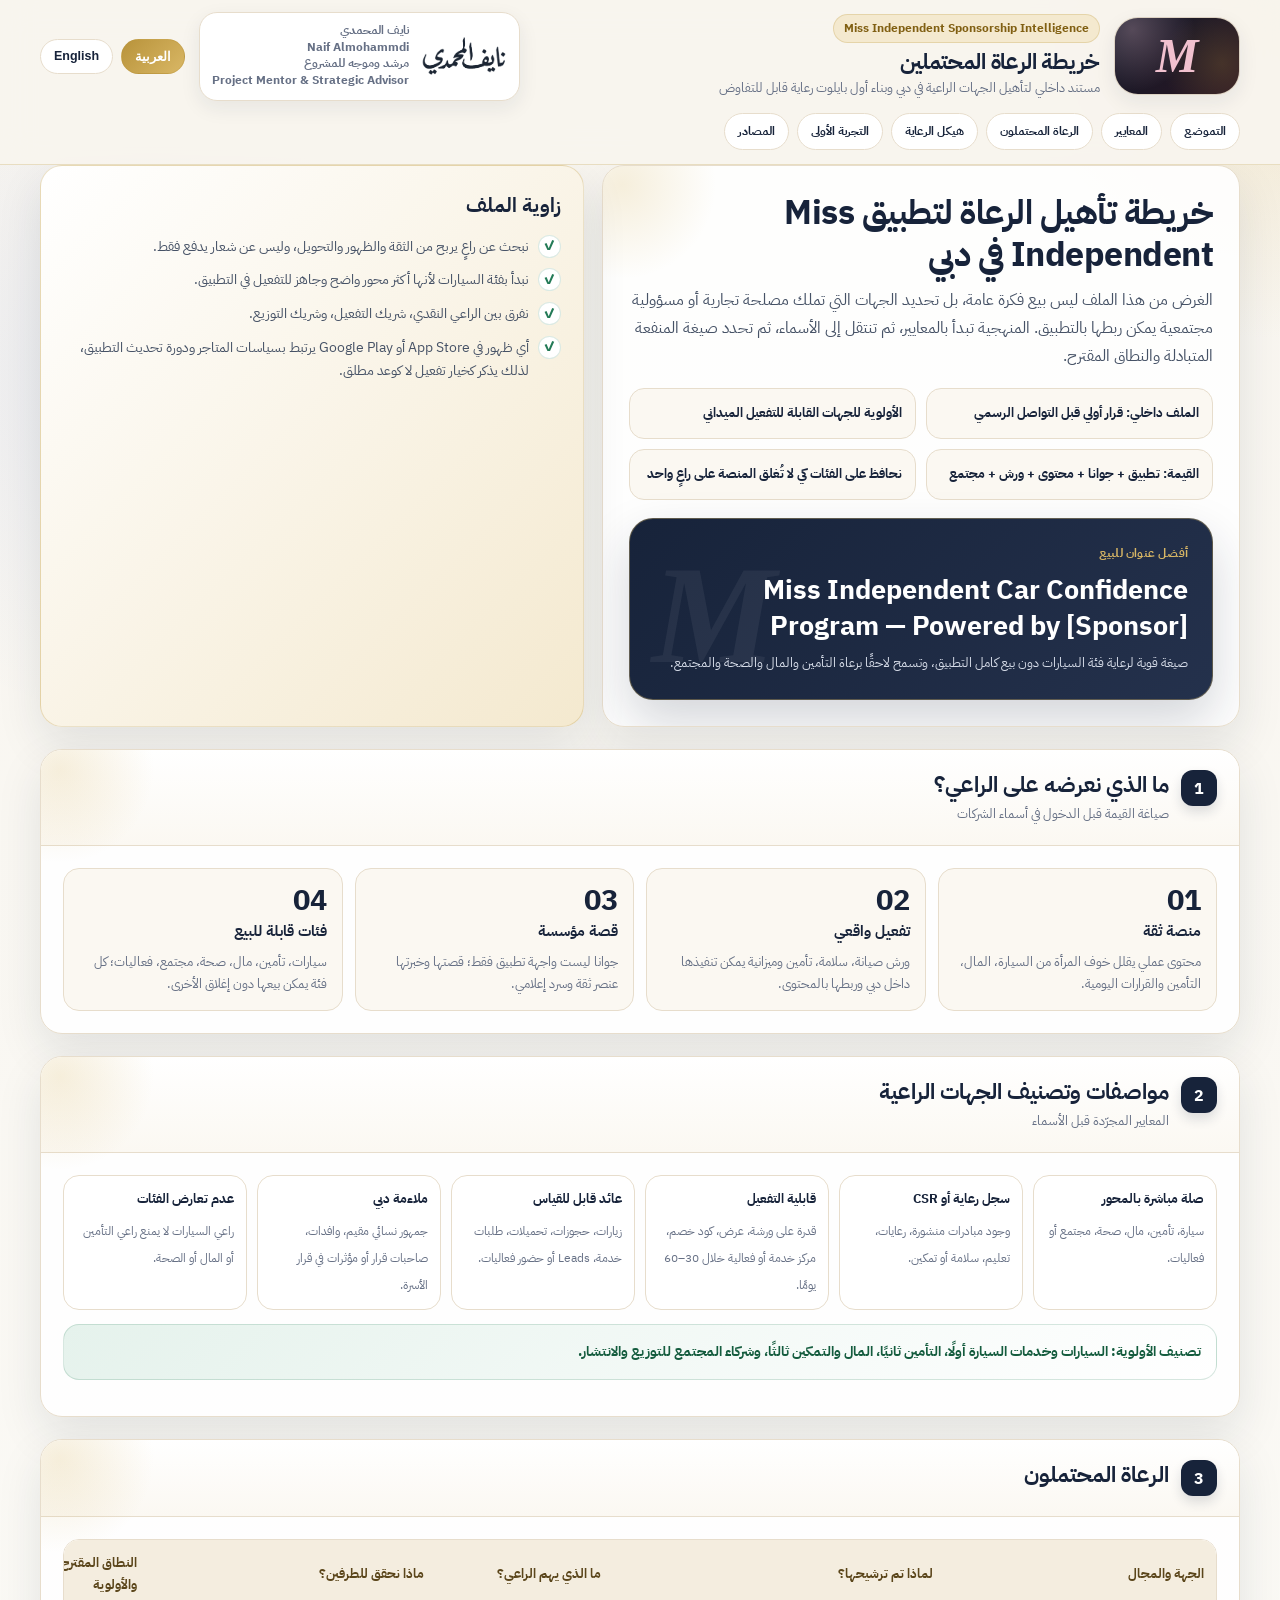
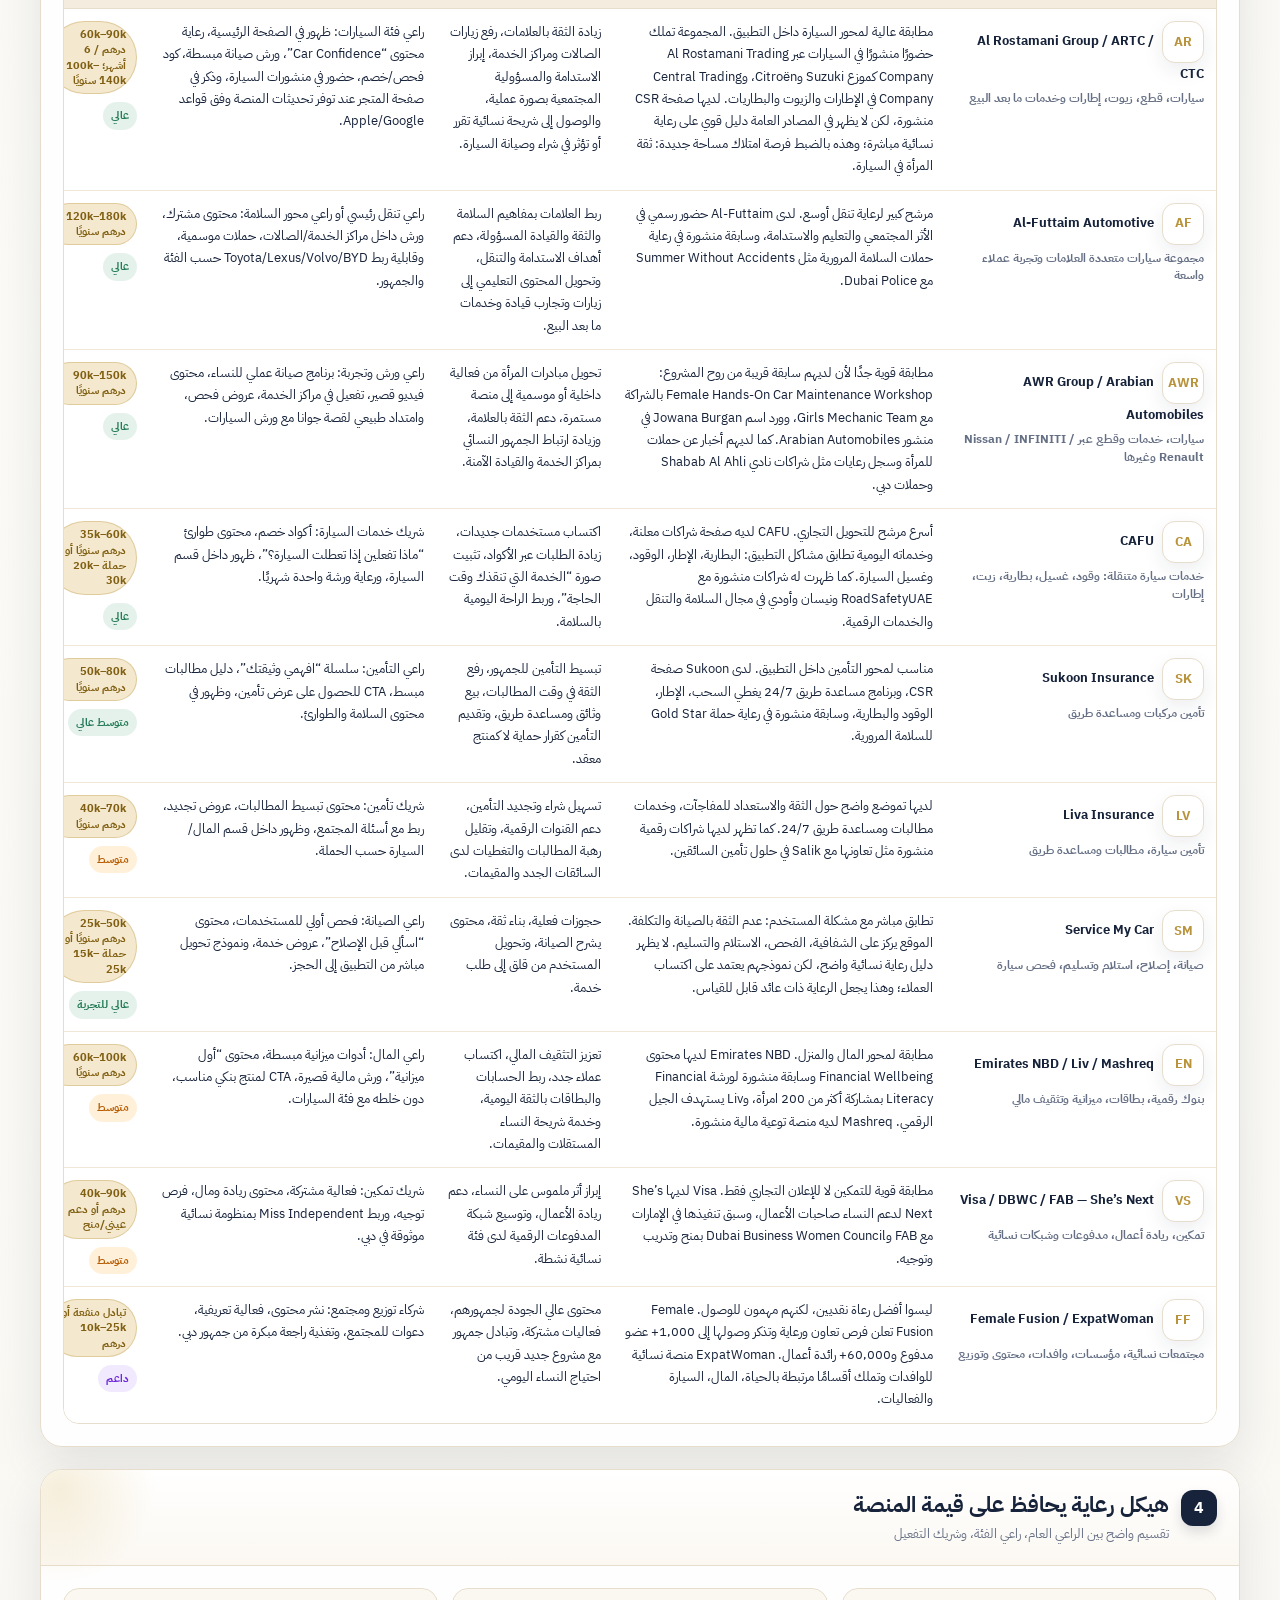
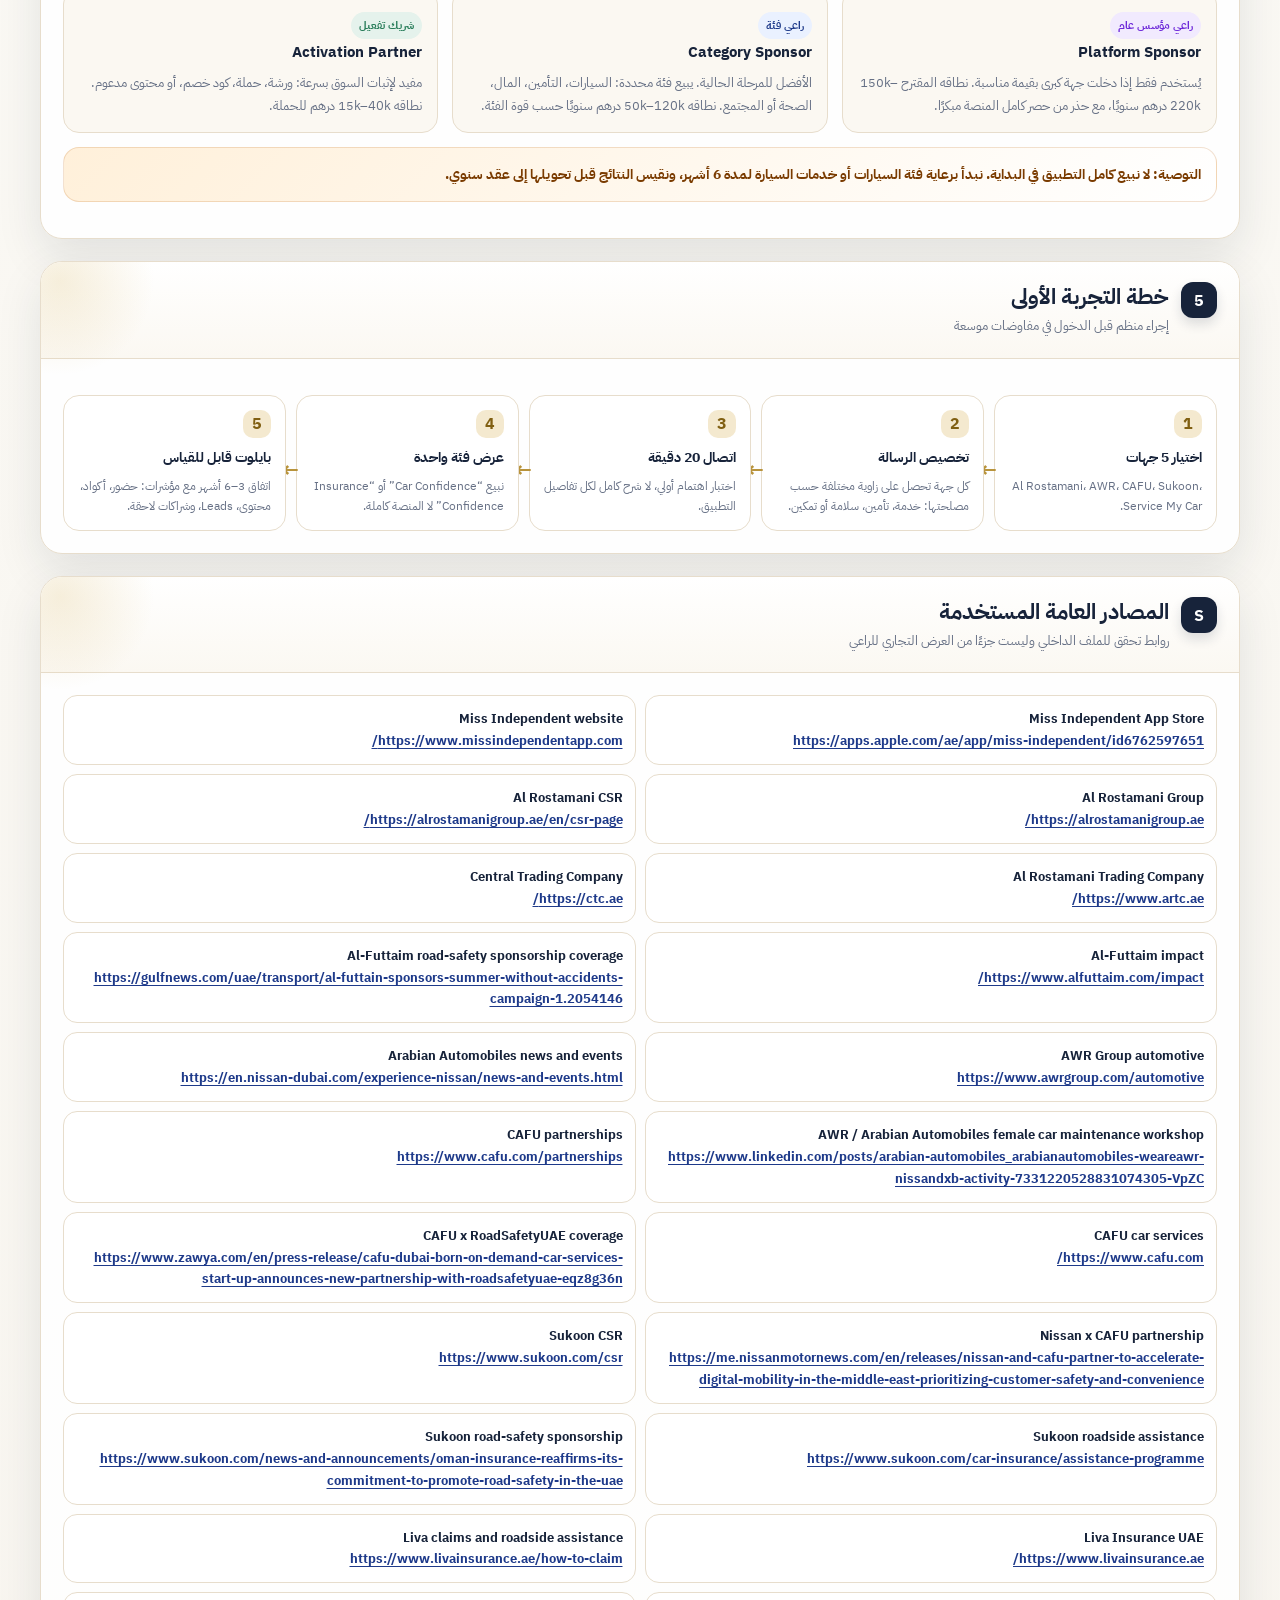
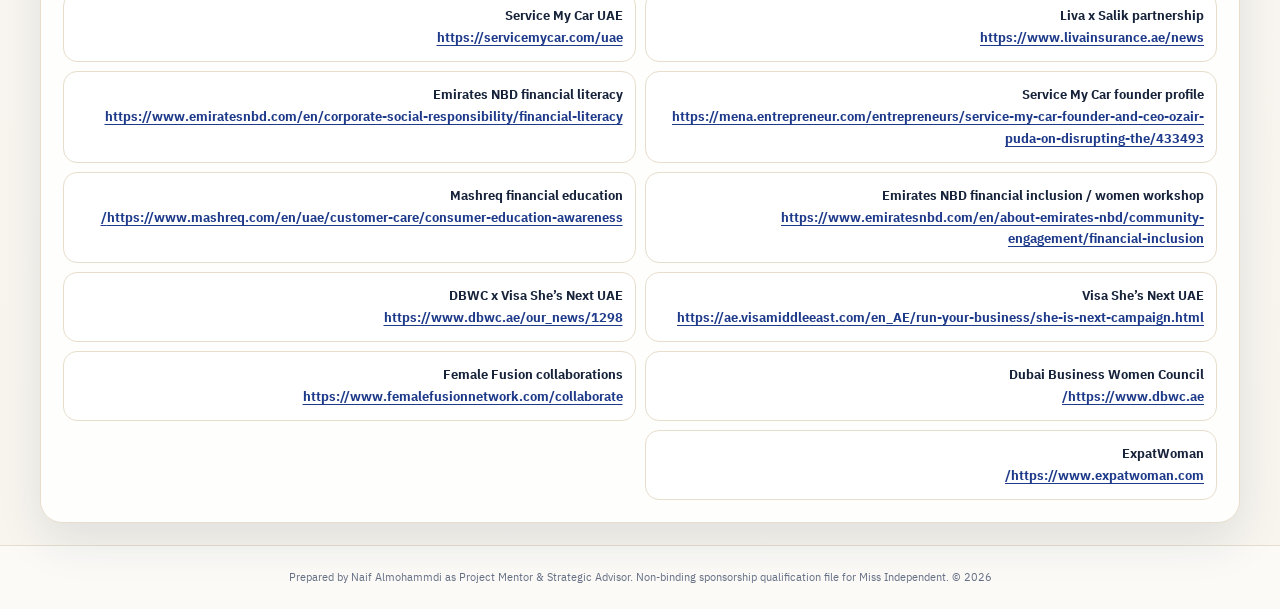
==== index.html @ e716698a "Add files via upload" ====
<!DOCTYPE html>
<html lang="ar" dir="rtl">
<head>
<meta charset="UTF-8" />
<meta name="viewport" content="width=device-width, initial-scale=1.0" />
<title>Miss Independent | Potential Sponsors Strategic Map</title>
<meta name="description" content="Bilingual internal sponsor qualification map for Miss Independent: criteria, potential Dubai sponsors, strategic fit and proposed ranges." />
<link rel="preconnect" href="https://fonts.googleapis.com"><link rel="preconnect" href="https://fonts.gstatic.com" crossorigin><link href="https://fonts.googleapis.com/css2?family=IBM+Plex+Sans+Arabic:wght@300;400;500;600;700;800;900&display=swap" rel="stylesheet">
<style>
:root{--bg:#F8F5EF;--bg2:#EFE7D9;--surface:#FFFFFF;--surface2:#FBF8F2;--ink:#111827;--navy:#17233A;--navy2:#24314C;--muted:#667085;--line:#E7DDCC;--gold:#B8933B;--gold2:#D9B765;--gold-soft:#F4E9CF;--green:#237A56;--green-soft:#E5F2EC;--red:#B42318;--red-soft:#FDE7E6;--orange:#B85C00;--orange-soft:#FFF0DA;--blue:#1D4ED8;--blue-soft:#EAF1FF;--purple:#6D28D9;--purple-soft:#F1EAFE;--shadow:0 18px 46px rgba(23,35,58,.10);--shadow2:0 7px 20px rgba(23,35,58,.08);--radius:22px;--font:'IBM Plex Sans Arabic',system-ui,-apple-system,BlinkMacSystemFont,sans-serif}
*{box-sizing:border-box;margin:0;padding:0}html{scroll-behavior:smooth;overflow-x:hidden}body{font-family:var(--font);background:radial-gradient(circle at top right,rgba(216,183,101,.28),transparent 340px),radial-gradient(circle at 12% 7%,rgba(29,78,216,.08),transparent 350px),linear-gradient(180deg,var(--bg),#fbfaf6 36%,var(--bg));color:var(--ink);line-height:1.75;font-size:15.5px;min-height:100vh;overflow-x:hidden;font-variant-numeric:lining-nums tabular-nums}a{color:inherit;text-decoration:none}a:hover{color:#805F12}.wrapper{width:100%;max-width:1240px;margin:0 auto;padding:0 20px}.topbar{position:sticky;top:0;z-index:1000;background:rgba(248,245,239,.94);backdrop-filter:blur(16px);border-bottom:1px solid rgba(184,147,59,.25)}.brand-row{display:flex;align-items:center;gap:14px;padding:12px 0;flex-wrap:wrap}.logo-box{width:126px;height:78px;border-radius:24px;background:linear-gradient(135deg,#111827,#2B1724);border:1px solid rgba(231,221,204,.95);display:flex;align-items:center;justify-content:center;box-shadow:var(--shadow2);flex-shrink:0;position:relative;overflow:hidden}.logo-box:after{content:'';position:absolute;inset:-40%;background:radial-gradient(circle at 30% 30%,rgba(255,203,220,.28),transparent 34%),radial-gradient(circle at 70% 55%,rgba(184,147,59,.22),transparent 34%)}.mi-mark{position:relative;z-index:2;color:#F1C1CF;font-size:48px;line-height:1;font-weight:900;font-family:Georgia,serif;font-style:italic}.brand-text{min-width:280px;flex:1}.kicker{display:inline-flex;gap:8px;align-items:center;font-size:12px;font-weight:800;color:#805F12;background:var(--gold-soft);border:1px solid rgba(184,147,59,.25);border-radius:100px;padding:3px 10px;margin-bottom:4px}.brand-title{font-size:22px;line-height:1.32;color:var(--navy);font-weight:900;letter-spacing:-.3px}.brand-sub{font-size:13px;color:var(--muted);margin-top:1px}.advisor-card{display:flex;align-items:center;gap:12px;background:#fff;border:1px solid var(--line);border-radius:18px;padding:10px 12px;box-shadow:var(--shadow2);min-width:270px}.advisor-logo{width:86px;height:46px;object-fit:contain;display:block}.advisor-card b{display:block;color:var(--navy);font-size:13px;line-height:1.25}.advisor-card span{display:block;color:var(--muted);font-size:11.5px;font-weight:700;line-height:1.45}.quick-actions{display:flex;gap:8px;flex-wrap:wrap;justify-content:flex-end}.btn{border:1px solid var(--line);background:#fff;color:var(--navy);border-radius:999px;padding:9px 13px;font-size:12.5px;font-weight:800;cursor:pointer;transition:.2s;display:inline-flex;align-items:center;gap:7px;white-space:nowrap}.btn:hover{transform:translateY(-1px);box-shadow:var(--shadow2);border-color:rgba(184,147,59,.45)}.btn.primary{background:linear-gradient(135deg,var(--gold),var(--gold2));color:#fff;border-color:rgba(184,147,59,.35)}.nav-chips{display:flex;gap:8px;overflow:auto;padding:0 0 14px;scrollbar-width:none}.nav-chips::-webkit-scrollbar{display:none}.nav-chip{border:1px solid var(--line);background:#fff;color:var(--navy);border-radius:999px;padding:7px 13px;font-size:12px;font-weight:800;white-space:nowrap;transition:.2s}.nav-chip:hover{background:var(--navy);color:#fff;border-color:var(--navy)}main{padding:28px 0 70px}.hero{display:grid;grid-template-columns:1.08fr .92fr;gap:18px;align-items:stretch;margin-bottom:22px}.panel,.method-card,.section{background:rgba(255,255,255,.90);border:1px solid var(--line);border-radius:var(--radius);box-shadow:var(--shadow);position:relative;overflow:hidden}.panel{padding:26px}.panel::before,.section::before{content:'';position:absolute;top:-76px;left:-76px;width:190px;height:190px;background:radial-gradient(circle,rgba(216,183,101,.22),transparent 70%);pointer-events:none}.hero h1{font-size:34px;line-height:1.24;color:var(--navy);font-weight:900;letter-spacing:-.5px;margin-bottom:10px}.hero p{color:#465266;font-size:16px;max-width:840px}.hero-list{display:grid;grid-template-columns:1fr 1fr;gap:10px;margin-top:18px}.hero-item{background:var(--surface2);border:1px solid var(--line);border-radius:15px;padding:13px;font-weight:800;color:var(--navy);font-size:13px}.method-card{background:linear-gradient(135deg,#fff,var(--gold-soft));border:1px solid rgba(184,147,59,.28);padding:22px;height:100%}.method-card h2{font-size:20px;color:var(--navy);margin-bottom:12px}.method-card ul{list-style:none;display:grid;gap:10px}.method-card li{display:flex;gap:9px;align-items:flex-start;color:#465266;font-size:13.5px}.method-card li::before{content:'✓';width:21px;height:21px;border-radius:50%;background:#fff;color:var(--green);font-weight:900;display:inline-flex;align-items:center;justify-content:center;flex-shrink:0;border:1px solid rgba(35,122,86,.16)}.signature-prop{margin-top:18px;background:linear-gradient(135deg,#17233A,#24314C);color:#fff;border-radius:24px;padding:24px;border:1px solid rgba(217,183,101,.35);box-shadow:0 22px 50px rgba(23,35,58,.18);position:relative;overflow:hidden}.signature-prop::after{content:'M';position:absolute;left:22px;bottom:-38px;font-family:Georgia,serif;font-style:italic;font-size:140px;color:rgba(255,255,255,.06);font-weight:900}.signature-prop .label{font-size:12px;color:#D9B765;font-weight:900;margin-bottom:8px;letter-spacing:.2px}.signature-prop .headline{font-size:27px;line-height:1.35;font-weight:900;position:relative;z-index:1}.signature-prop .hint{font-size:13px;color:#D6DCE8;margin-top:8px;position:relative;z-index:1}.section{margin:22px 0;scroll-margin-top:170px}.section-head{padding:20px 22px;border-bottom:1px solid var(--line);display:flex;gap:14px;justify-content:space-between;align-items:flex-start;background:linear-gradient(180deg,#fff,var(--surface2))}.section-title{display:flex;gap:12px;align-items:flex-start}.sec-num{width:36px;height:36px;border-radius:12px;background:var(--navy);color:#fff;font-weight:900;display:flex;align-items:center;justify-content:center;flex-shrink:0;box-shadow:0 6px 12px rgba(23,35,58,.14)}.section h2{font-size:22px;color:var(--navy);line-height:1.35}.section-desc{font-size:12.8px;color:var(--muted);margin-top:3px}.section-body{padding:22px;position:relative;z-index:1}.grid-2{display:grid;grid-template-columns:1fr 1fr;gap:16px}.grid-3{display:grid;grid-template-columns:repeat(3,1fr);gap:14px}.grid-4{display:grid;grid-template-columns:repeat(4,1fr);gap:12px}.mini-card{background:var(--surface2);border:1px solid var(--line);border-radius:16px;padding:15px}.mini-card h3{font-size:15px;color:var(--navy);margin-bottom:7px}.mini-card p{font-size:12.7px;color:var(--muted)}.metric{font-size:29px;color:var(--navy);font-weight:900;line-height:1.15}.callout{background:linear-gradient(135deg,var(--blue-soft),#fff);border:1px solid rgba(29,78,216,.16);border-radius:16px;padding:15px;color:#1e3a8a;font-weight:800;font-size:13.5px;margin:14px 0}.warning{background:linear-gradient(135deg,var(--orange-soft),#fff);border-color:rgba(184,92,0,.18);color:#7A3B00}.good{background:linear-gradient(135deg,var(--green-soft),#fff);border-color:rgba(35,122,86,.18);color:#145c3e}.table-wrap{overflow:auto;border:1px solid var(--line);border-radius:16px;background:#fff}table{width:100%;border-collapse:separate;border-spacing:0;min-width:1180px}th{background:#F4EDDF;color:#5B461B;font-size:12.5px;text-align:right;padding:12px;border-bottom:1px solid var(--line);position:sticky;top:0;z-index:2}td{padding:12px;border-bottom:1px solid #F0E7D8;vertical-align:top;font-size:12.8px;color:var(--navy)}tr:last-child td{border-bottom:none}td:first-child{min-width:260px}.small-muted{font-size:11.5px;color:var(--muted);font-weight:700;margin-top:5px;line-height:1.55}.badge{display:inline-flex;align-items:center;justify-content:center;border-radius:999px;font-weight:900;font-size:11px;padding:4px 8px;white-space:nowrap;margin-top:8px}.low{background:var(--green-soft);color:var(--green)}.medium{background:var(--orange-soft);color:var(--orange)}.high{background:var(--red-soft);color:var(--red)}.blue{background:var(--blue-soft);color:#1e3a8a}.purple{background:var(--purple-soft);color:var(--purple)}.flow{display:grid;grid-template-columns:repeat(5,1fr);gap:10px;margin-top:14px}.flow-step{background:#fff;border:1px solid var(--line);border-radius:16px;padding:14px;min-height:132px;position:relative}.flow-step:not(:last-child)::after{content:'←';position:absolute;left:-17px;top:42%;color:var(--gold);font-weight:900;font-size:22px}.flow-no{width:28px;height:28px;border-radius:10px;background:var(--gold-soft);color:#805F12;display:flex;align-items:center;justify-content:center;font-weight:900;margin-bottom:8px}.flow-step h3{font-size:14px;color:var(--navy);margin-bottom:6px}.flow-step p{font-size:12.2px;color:var(--muted);line-height:1.65}.en{direction:ltr;text-align:left}.en th,.en td{text-align:left}.source-list{display:grid;grid-template-columns:1fr 1fr;gap:9px}.source-item{background:#fff;border:1px solid var(--line);border-radius:14px;padding:12px;font-size:12.5px;color:var(--muted);word-break:break-word}.source-item b{color:var(--navy)}.source-item a{color:#1e3a8a;font-weight:800;text-decoration:underline;text-underline-offset:3px}.footer{border-top:1px solid var(--line);padding:22px 0;color:var(--muted);font-size:11px;text-align:center;background:rgba(255,255,255,.55)}.toast{position:fixed;bottom:20px;left:20px;background:var(--navy);color:#fff;border-radius:14px;padding:12px 14px;box-shadow:var(--shadow);z-index:2000;font-size:12px;font-weight:900;opacity:0;transform:translateY(12px);pointer-events:none;transition:.25s}.toast.show{opacity:1;transform:translateY(0)}.lang-panel[hidden]{display:none}.sponsor-logo{width:42px;height:42px;border-radius:13px;background:#fff;border:1px solid var(--line);display:inline-flex;align-items:center;justify-content:center;font-weight:900;color:var(--gold);box-shadow:var(--shadow2);margin-inline-end:8px;vertical-align:middle}.price-pill{display:inline-flex;border:1px solid rgba(184,147,59,.35);background:var(--gold-soft);color:#805F12;border-radius:999px;padding:5px 10px;font-size:11px;font-weight:900;line-height:1.4}.matrix-note{font-size:12px;color:var(--muted);margin-top:10px}.criteria-strip{display:grid;grid-template-columns:repeat(6,1fr);gap:10px}.criteria{background:#fff;border:1px solid var(--line);border-radius:16px;padding:12px;min-height:112px}.criteria b{display:block;color:var(--navy);font-size:13px;margin-bottom:5px}.criteria span{font-size:12px;color:var(--muted)}@media(max-width:1080px){.hero,.grid-2{grid-template-columns:1fr}.grid-3,.grid-4,.criteria-strip{grid-template-columns:1fr 1fr}.flow{grid-template-columns:1fr 1fr}.flow-step::after{display:none}.quick-actions{width:100%;justify-content:flex-start;margin-top:6px}.source-list{grid-template-columns:1fr}}@media(max-width:640px){body{font-size:14.5px}.wrapper{padding:0 12px}.logo-box{width:104px;height:64px;border-radius:20px}.mi-mark{font-size:40px}.brand-title{font-size:17px}.brand-sub{font-size:12px}.advisor-card{width:100%}.grid-3,.grid-4,.hero-list,.flow,.criteria-strip{grid-template-columns:1fr}.hero h1{font-size:27px}.panel,.method-card,.section-body{padding:16px}.section-head{padding:16px}.signature-prop .headline{font-size:21px}}
</style>
</head>
<body>
<div class="topbar"><div class="wrapper"><div class="brand-row"><div class="logo-box"><div class="mi-mark">M</div></div><div class="brand-text"><div class="kicker">Miss Independent Sponsorship Intelligence</div><div class="brand-title"><span data-i18n="ar">خريطة الرعاة المحتملين</span><span data-i18n="en" hidden>Potential Sponsors Strategic Map</span></div><div class="brand-sub"><span data-i18n="ar">مستند داخلي لتأهيل الجهات الراعية في دبي وبناء أول بايلوت رعاية قابل للتفاوض</span><span data-i18n="en" hidden>Internal file for qualifying Dubai sponsors and building the first negotiable sponsorship pilot</span></div></div><div class="advisor-card"><img class="advisor-logo" src="[data-uri]" alt="Naif Almohammdi logo"><div><b><span data-i18n="ar">نايف المحمدي</span><span data-i18n="en" hidden>Naif Almohammdi</span></b><span><span data-i18n="ar">مرشد وموجه للمشروع</span><span data-i18n="en" hidden>Project Mentor & Strategic Advisor</span></span></div></div><div class="quick-actions"><button class="btn" data-lang-btn="ar" onclick="showLang('ar')">العربية</button><button class="btn" data-lang-btn="en" onclick="showLang('en')">English</button></div></div><div class="nav-chips"><a class="nav-chip" data-nav-base="positioning" href="#positioning"><span data-i18n="ar">التموضع</span><span data-i18n="en" hidden>Positioning</span></a><a class="nav-chip" data-nav-base="criteria" href="#criteria"><span data-i18n="ar">المعايير</span><span data-i18n="en" hidden>Criteria</span></a><a class="nav-chip" data-nav-base="sponsors" href="#sponsors"><span data-i18n="ar">الرعاة المحتملون</span><span data-i18n="en" hidden>Potential Sponsors</span></a><a class="nav-chip" data-nav-base="packages" href="#packages"><span data-i18n="ar">هيكل الرعاية</span><span data-i18n="en" hidden>Sponsorship Structure</span></a><a class="nav-chip" data-nav-base="next" href="#next"><span data-i18n="ar">التجربة الأولى</span><span data-i18n="en" hidden>First Pilot</span></a><a class="nav-chip" data-nav-base="sources" href="#sources"><span data-i18n="ar">المصادر</span><span data-i18n="en" hidden>Sources</span></a></div></div></div>
<main class="wrapper">
<section class="lang-panel" data-lang="ar">
  <div class="hero"><div class="panel"><h1>خريطة تأهيل الرعاة لتطبيق Miss Independent في دبي</h1><p>الغرض من هذا الملف ليس بيع فكرة عامة، بل تحديد الجهات التي تملك مصلحة تجارية أو مسؤولية مجتمعية يمكن ربطها بالتطبيق. المنهجية تبدأ بالمعايير، ثم تنتقل إلى الأسماء، ثم تحدد صيغة المنفعة المتبادلة والنطاق المقترح.</p><div class="hero-list"><div class="hero-item">الملف داخلي: قرار أولي قبل التواصل الرسمي</div><div class="hero-item">الأولوية للجهات القابلة للتفعيل الميداني</div><div class="hero-item">القيمة: تطبيق + جوانا + محتوى + ورش + مجتمع</div><div class="hero-item">نحافظ على الفئات كي لا تُغلق المنصة على راعٍ واحد</div></div><div class="signature-prop"><div class="label">أفضل عنوان للبيع</div><div class="headline">Miss Independent Car Confidence Program — Powered by [Sponsor]</div><div class="hint">صيغة قوية لرعاية فئة السيارات دون بيع كامل التطبيق، وتسمح لاحقًا برعاة التأمين والمال والصحة والمجتمع.</div></div></div><div class="method-card"><h2>زاوية الملف</h2><ul><li>نبحث عن راعٍ يربح من الثقة والظهور والتحويل، وليس عن شعار يدفع فقط.</li><li>نبدأ بفئة السيارات لأنها أكثر محور واضح وجاهز للتفعيل في التطبيق.</li><li>نفرق بين الراعي النقدي، شريك التفعيل، وشريك التوزيع.</li><li>أي ظهور في App Store أو Google Play يرتبط بسياسات المتاجر ودورة تحديث التطبيق، لذلك يذكر كخيار تفعيل لا كوعد مطلق.</li></ul></div></div>
  <section class="section" id="positioning"><div class="section-head"><div class="section-title"><div class="sec-num">1</div><div><h2>ما الذي نعرضه على الراعي؟</h2><div class="section-desc">صياغة القيمة قبل الدخول في أسماء الشركات</div></div></div></div><div class="section-body"><div class="grid-4"><div class="mini-card"><div class="metric">01</div><h3>منصة ثقة</h3><p>محتوى عملي يقلل خوف المرأة من السيارة، المال، التأمين والقرارات اليومية.</p></div><div class="mini-card"><div class="metric">02</div><h3>تفعيل واقعي</h3><p>ورش صيانة، سلامة، تأمين وميزانية يمكن تنفيذها داخل دبي وربطها بالمحتوى.</p></div><div class="mini-card"><div class="metric">03</div><h3>قصة مؤسسة</h3><p>جوانا ليست واجهة تطبيق فقط؛ قصتها وخبرتها عنصر ثقة وسرد إعلامي.</p></div><div class="mini-card"><div class="metric">04</div><h3>فئات قابلة للبيع</h3><p>سيارات، تأمين، مال، صحة، مجتمع، فعاليات؛ كل فئة يمكن بيعها دون إغلاق الأخرى.</p></div></div></div></section>
  <section class="section" id="criteria"><div class="section-head"><div class="section-title"><div class="sec-num">2</div><div><h2>مواصفات وتصنيف الجهات الراعية</h2><div class="section-desc">المعايير المجرّدة قبل الأسماء</div></div></div></div><div class="section-body"><div class="criteria-strip"><div class="criteria"><b>صلة مباشرة بالمحور</b><span>سيارة، تأمين، مال، صحة، مجتمع أو فعاليات.</span></div><div class="criteria"><b>سجل رعاية أو CSR</b><span>وجود مبادرات منشورة، رعايات، تعليم، سلامة أو تمكين.</span></div><div class="criteria"><b>قابلية التفعيل</b><span>قدرة على ورشة، عرض، كود خصم، مركز خدمة أو فعالية خلال 30–60 يومًا.</span></div><div class="criteria"><b>عائد قابل للقياس</b><span>زيارات، حجوزات، تحميلات، طلبات خدمة، Leads أو حضور فعاليات.</span></div><div class="criteria"><b>ملاءمة دبي</b><span>جمهور نسائي مقيم، وافدات، صاحبات قرار أو مؤثرات في قرار الأسرة.</span></div><div class="criteria"><b>عدم تعارض الفئات</b><span>راعي السيارات لا يمنع راعي التأمين أو المال أو الصحة.</span></div></div><div class="callout good">تصنيف الأولوية: السيارات وخدمات السيارة أولًا، التأمين ثانيًا، المال والتمكين ثالثًا، وشركاء المجتمع للتوزيع والانتشار.</div></div></section>
  <section class="section" id="sponsors"><div class="section-head"><div class="section-title"><div class="sec-num">3</div><div><h2>الرعاة المحتملون</h2></div></div></div><div class="section-body"><div class="table-wrap"><table><thead><tr><th>الجهة والمجال</th><th>لماذا تم ترشيحها؟</th><th>ما الذي يهم الراعي؟</th><th>ماذا نحقق للطرفين؟</th><th>النطاق المقترح والأولوية</th></tr></thead><tbody>
        <tr>
          <td><span class='sponsor-logo'>AR</span><b><a href='https://alrostamanigroup.ae/' target='_blank'>Al Rostamani Group / ARTC / CTC</a></b><div class='small-muted'>سيارات، قطع، زيوت، إطارات وخدمات ما بعد البيع</div></td>
          <td>مطابقة عالية لمحور السيارة داخل التطبيق. المجموعة تملك حضورًا منشورًا في السيارات عبر Al Rostamani Trading Company كموزع Suzuki وCitroën، وCentral Trading Company في الإطارات والزيوت والبطاريات. لديها صفحة CSR منشورة، لكن لا يظهر في المصادر العامة دليل قوي على رعاية نسائية مباشرة؛ وهذه بالضبط فرصة امتلاك مساحة جديدة: ثقة المرأة في السيارة.</td>
          <td>زيادة الثقة بالعلامات، رفع زيارات الصالات ومراكز الخدمة، إبراز الاستدامة والمسؤولية المجتمعية بصورة عملية، والوصول إلى شريحة نسائية تقرر أو تؤثر في شراء وصيانة السيارة.</td>
          <td>راعي فئة السيارات: ظهور في الصفحة الرئيسية، رعاية محتوى “Car Confidence”، ورش صيانة مبسطة، كود فحص/خصم، حضور في منشورات السيارة، وذكر في صفحة المتجر عند توفر تحديثات المنصة وفق قواعد Apple/Google.</td>
          <td><span class='price-pill'>60k–90k درهم / 6 أشهر؛ 100k–140k سنويًا</span><br><span class='badge low'>عالي</span></td>
        </tr>

        <tr>
          <td><span class='sponsor-logo'>AF</span><b><a href='https://www.alfuttaim.com/' target='_blank'>Al-Futtaim Automotive</a></b><div class='small-muted'>مجموعة سيارات متعددة العلامات وتجربة عملاء واسعة</div></td>
          <td>مرشح كبير لرعاية تنقل أوسع. لدى Al-Futtaim حضور رسمي في الأثر المجتمعي والتعليم والاستدامة، وسابقة منشورة في رعاية حملات السلامة المرورية مثل Summer Without Accidents مع Dubai Police.</td>
          <td>ربط العلامات بمفاهيم السلامة والثقة والقيادة المسؤولة، دعم أهداف الاستدامة والتنقل، وتحويل المحتوى التعليمي إلى زيارات وتجارب قيادة وخدمات ما بعد البيع.</td>
          <td>راعي تنقل رئيسي أو راعي محور السلامة: محتوى مشترك، ورش داخل مراكز الخدمة/الصالات، حملات موسمية، وقابلية ربط Toyota/Lexus/Volvo/BYD حسب الفئة والجمهور.</td>
          <td><span class='price-pill'>120k–180k درهم سنويًا</span><br><span class='badge low'>عالي</span></td>
        </tr>

        <tr>
          <td><span class='sponsor-logo'>AWR</span><b><a href='https://www.awrgroup.com/automotive' target='_blank'>AWR Group / Arabian Automobiles</a></b><div class='small-muted'>سيارات، خدمات وقطع عبر Nissan / INFINITI / Renault وغيرها</div></td>
          <td>مطابقة قوية جدًا لأن لديهم سابقة قريبة من روح المشروع: Female Hands‑On Car Maintenance Workshop بالشراكة مع Girls Mechanic Team، وورد اسم Jowana Burgan في منشور Arabian Automobiles. كما لديهم أخبار عن حملات للمرأة وسجل رعايات مثل شراكات نادي Shabab Al Ahli وحملات دبي.</td>
          <td>تحويل مبادرات المرأة من فعالية داخلية أو موسمية إلى منصة مستمرة، دعم الثقة بالعلامة، وزيادة ارتباط الجمهور النسائي بمراكز الخدمة والقيادة الآمنة.</td>
          <td>راعي ورش وتجربة: برنامج صيانة عملي للنساء، محتوى فيديو قصير، تفعيل في مراكز الخدمة، عروض فحص، وامتداد طبيعي لقصة جوانا مع ورش السيارات.</td>
          <td><span class='price-pill'>90k–150k درهم سنويًا</span><br><span class='badge low'>عالي</span></td>
        </tr>

        <tr>
          <td><span class='sponsor-logo'>CA</span><b><a href='https://www.cafu.com/' target='_blank'>CAFU</a></b><div class='small-muted'>خدمات سيارة متنقلة: وقود، غسيل، بطارية، زيت، إطارات</div></td>
          <td>أسرع مرشح للتحويل التجاري. CAFU لديه صفحة شراكات معلنة، وخدماته اليومية تطابق مشاكل التطبيق: البطارية، الإطار، الوقود، وغسيل السيارة. كما ظهرت له شراكات منشورة مع RoadSafetyUAE ونيسان وأودي في مجال السلامة والتنقل والخدمات الرقمية.</td>
          <td>اكتساب مستخدمات جديدات، زيادة الطلبات عبر الأكواد، تثبيت صورة “الخدمة التي تنقذك وقت الحاجة”، وربط الراحة اليومية بالسلامة.</td>
          <td>شريك خدمات السيارة: أكواد خصم، محتوى طوارئ “ماذا تفعلين إذا تعطلت السيارة؟”، ظهور داخل قسم السيارة، ورعاية ورشة واحدة شهريًا.</td>
          <td><span class='price-pill'>35k–60k درهم سنويًا أو حملة 20k–30k</span><br><span class='badge low'>عالي</span></td>
        </tr>

        <tr>
          <td><span class='sponsor-logo'>SK</span><b><a href='https://www.sukoon.com/' target='_blank'>Sukoon Insurance</a></b><div class='small-muted'>تأمين مركبات ومساعدة طريق</div></td>
          <td>مناسب لمحور التأمين داخل التطبيق. لدى Sukoon صفحة CSR، وبرنامج مساعدة طريق 24/7 يغطي السحب، الإطار، الوقود والبطارية، وسابقة منشورة في رعاية حملة Gold Star للسلامة المرورية.</td>
          <td>تبسيط التأمين للجمهور، رفع الثقة في وقت المطالبات، بيع وثائق ومساعدة طريق، وتقديم التأمين كقرار حماية لا كمنتج معقد.</td>
          <td>راعي التأمين: سلسلة “افهمي وثيقتك”، دليل مطالبات مبسط، CTA للحصول على عرض تأمين، وظهور في محتوى السلامة والطوارئ.</td>
          <td><span class='price-pill'>50k–80k درهم سنويًا</span><br><span class='badge low'>متوسط عالي</span></td>
        </tr>

        <tr>
          <td><span class='sponsor-logo'>LV</span><b><a href='https://www.livainsurance.ae/' target='_blank'>Liva Insurance</a></b><div class='small-muted'>تأمين سيارة، مطالبات ومساعدة طريق</div></td>
          <td>لديها تموضع واضح حول الثقة والاستعداد للمفاجآت، وخدمات مطالبات ومساعدة طريق 24/7. كما تظهر لديها شراكات رقمية منشورة مثل تعاونها مع Salik في حلول تأمين السائقين.</td>
          <td>تسهيل شراء وتجديد التأمين، دعم القنوات الرقمية، وتقليل رهبة المطالبات والتغطيات لدى السائقات الجدد والمقيمات.</td>
          <td>شريك تأمين: محتوى تبسيط المطالبات، عروض تجديد، ربط مع أسئلة المجتمع، وظهور داخل قسم المال/السيارة حسب الحملة.</td>
          <td><span class='price-pill'>40k–70k درهم سنويًا</span><br><span class='badge medium'>متوسط</span></td>
        </tr>

        <tr>
          <td><span class='sponsor-logo'>SM</span><b><a href='https://servicemycar.com/uae' target='_blank'>Service My Car</a></b><div class='small-muted'>صيانة، إصلاح، استلام وتسليم، فحص سيارة</div></td>
          <td>تطابق مباشر مع مشكلة المستخدم: عدم الثقة بالصيانة والتكلفة. الموقع يركز على الشفافية، الفحص، الاستلام والتسليم. لا يظهر دليل رعاية نسائية واضح، لكن نموذجهم يعتمد على اكتساب العملاء؛ وهذا يجعل الرعاية ذات عائد قابل للقياس.</td>
          <td>حجوزات فعلية، بناء ثقة، محتوى يشرح الصيانة، وتحويل المستخدم من قلق إلى طلب خدمة.</td>
          <td>راعي الصيانة: فحص أولي للمستخدمات، محتوى “اسألي قبل الإصلاح”، عروض خدمة، ونموذج تحويل مباشر من التطبيق إلى الحجز.</td>
          <td><span class='price-pill'>25k–50k درهم سنويًا أو حملة 15k–25k</span><br><span class='badge low'>عالي للتجربة</span></td>
        </tr>

        <tr>
          <td><span class='sponsor-logo'>EN</span><b><a href='https://www.emiratesnbd.com/en/corporate-social-responsibility/financial-literacy' target='_blank'>Emirates NBD / Liv / Mashreq</a></b><div class='small-muted'>بنوك رقمية، بطاقات، ميزانية وتثقيف مالي</div></td>
          <td>مطابقة لمحور المال والمنزل. Emirates NBD لديها محتوى Financial Wellbeing وسابقة منشورة لورشة Financial Literacy بمشاركة أكثر من 200 امرأة، وLiv يستهدف الجيل الرقمي. Mashreq لديه منصة توعية مالية منشورة.</td>
          <td>تعزيز التثقيف المالي، اكتساب عملاء جدد، ربط الحسابات والبطاقات بالثقة اليومية، وخدمة شريحة النساء المستقلات والمقيمات.</td>
          <td>راعي المال: أدوات ميزانية مبسطة، محتوى “أول ميزانية”، ورش مالية قصيرة، CTA لمنتج بنكي مناسب، دون خلطه مع فئة السيارات.</td>
          <td><span class='price-pill'>60k–100k درهم سنويًا</span><br><span class='badge medium'>متوسط</span></td>
        </tr>

        <tr>
          <td><span class='sponsor-logo'>VS</span><b><a href='https://ae.visamiddleeast.com/en_AE/run-your-business/she-is-next-campaign.html' target='_blank'>Visa / DBWC / FAB — She’s Next</a></b><div class='small-muted'>تمكين، ريادة أعمال، مدفوعات وشبكات نسائية</div></td>
          <td>مطابقة قوية للتمكين لا للإعلان التجاري فقط. Visa لديها She’s Next لدعم النساء صاحبات الأعمال، وسبق تنفيذها في الإمارات مع FAB وDubai Business Women Council بمنح وتدريب وتوجيه.</td>
          <td>إبراز أثر ملموس على النساء، دعم ريادة الأعمال، وتوسيع شبكة المدفوعات الرقمية لدى فئة نسائية نشطة.</td>
          <td>شريك تمكين: فعالية مشتركة، محتوى ريادة ومال، فرص توجيه، وربط Miss Independent بمنظومة نسائية موثوقة في دبي.</td>
          <td><span class='price-pill'>40k–90k درهم أو دعم عيني/منح</span><br><span class='badge medium'>متوسط</span></td>
        </tr>

        <tr>
          <td><span class='sponsor-logo'>FF</span><b><a href='https://www.femalefusionnetwork.com/collaborate' target='_blank'>Female Fusion / ExpatWoman</a></b><div class='small-muted'>مجتمعات نسائية، مؤسسات، وافدات، محتوى وتوزيع</div></td>
          <td>ليسوا أفضل رعاة نقديين، لكنهم مهمون للوصول. Female Fusion تعلن فرص تعاون ورعاية وتذكر وصولها إلى 1,000+ عضو مدفوع و60,000+ رائدة أعمال. ExpatWoman منصة نسائية للوافدات وتملك أقسامًا مرتبطة بالحياة، المال، السيارة والفعاليات.</td>
          <td>محتوى عالي الجودة لجمهورهم، فعاليات مشتركة، وتبادل جمهور مع مشروع جديد قريب من احتياج النساء اليومي.</td>
          <td>شركاء توزيع ومجتمع: نشر محتوى، فعالية تعريفية، دعوات للمجتمع، وتغذية راجعة مبكرة من جمهور دبي.</td>
          <td><span class='price-pill'>تبادل منفعة أو 10k–25k درهم</span><br><span class='badge purple'>داعم</span></td>
        </tr></tbody></table></div></div></section>
  <section class="section" id="packages"><div class="section-head"><div class="section-title"><div class="sec-num">4</div><div><h2>هيكل رعاية يحافظ على قيمة المنصة</h2><div class="section-desc">تقسيم واضح بين الراعي العام، راعي الفئة، وشريك التفعيل</div></div></div></div><div class="section-body">
    <div class='grid-3'>
      <div class='mini-card'><span class='badge purple'>راعي مؤسس عام</span><h3>Platform Sponsor</h3><p>يُستخدم فقط إذا دخلت جهة كبرى بقيمة مناسبة. نطاقه المقترح 150k–220k درهم سنويًا، مع حذر من حصر كامل المنصة مبكرًا.</p></div>
      <div class='mini-card'><span class='badge blue'>راعي فئة</span><h3>Category Sponsor</h3><p>الأفضل للمرحلة الحالية. يبيع فئة محددة: السيارات، التأمين، المال، الصحة أو المجتمع. نطاقه 50k–120k درهم سنويًا حسب قوة الفئة.</p></div>
      <div class='mini-card'><span class='badge low'>شريك تفعيل</span><h3>Activation Partner</h3><p>مفيد لإثبات السوق بسرعة: ورشة، حملة، كود خصم، أو محتوى مدعوم. نطاقه 15k–40k درهم للحملة.</p></div>
    </div>
    <div class='callout warning'>التوصية: لا نبيع كامل التطبيق في البداية. نبدأ برعاية فئة السيارات أو خدمات السيارة لمدة 6 أشهر، ونقيس النتائج قبل تحويلها إلى عقد سنوي.</div>
    </div></section>
  <section class="section" id="next"><div class="section-head"><div class="section-title"><div class="sec-num">5</div><div><h2>خطة التجربة الأولى</h2><div class="section-desc">إجراء منظم قبل الدخول في مفاوضات موسعة</div></div></div></div><div class="section-body"><div class="flow"><div class="flow-step"><div class="flow-no">1</div><h3>اختيار 5 جهات</h3><p>Al Rostamani، AWR، CAFU، Sukoon، Service My Car.</p></div><div class="flow-step"><div class="flow-no">2</div><h3>تخصيص الرسالة</h3><p>كل جهة تحصل على زاوية مختلفة حسب مصلحتها: خدمة، تأمين، سلامة أو تمكين.</p></div><div class="flow-step"><div class="flow-no">3</div><h3>اتصال 20 دقيقة</h3><p>اختبار اهتمام أولي، لا شرح كامل لكل تفاصيل التطبيق.</p></div><div class="flow-step"><div class="flow-no">4</div><h3>عرض فئة واحدة</h3><p>نبيع “Car Confidence” أو “Insurance Confidence” لا المنصة كاملة.</p></div><div class="flow-step"><div class="flow-no">5</div><h3>بايلوت قابل للقياس</h3><p>اتفاق 3–6 أشهر مع مؤشرات: حضور، أكواد، محتوى، Leads، وشراكات لاحقة.</p></div></div></div></section>
  <section class="section" id="sources"><div class="section-head"><div class="section-title"><div class="sec-num">S</div><div><h2>المصادر العامة المستخدمة</h2><div class="section-desc">روابط تحقق للملف الداخلي وليست جزءًا من العرض التجاري للراعي</div></div></div></div><div class="section-body"><div class="source-list"><div class='source-item'><b>Miss Independent App Store</b><br><a href='https://apps.apple.com/ae/app/miss-independent/id6762597651' target='_blank'>https://apps.apple.com/ae/app/miss-independent/id6762597651</a></div>
<div class='source-item'><b>Miss Independent website</b><br><a href='https://www.missindependentapp.com/' target='_blank'>https://www.missindependentapp.com/</a></div>
<div class='source-item'><b>Al Rostamani Group</b><br><a href='https://alrostamanigroup.ae/' target='_blank'>https://alrostamanigroup.ae/</a></div>
<div class='source-item'><b>Al Rostamani CSR</b><br><a href='https://alrostamanigroup.ae/en/csr-page/' target='_blank'>https://alrostamanigroup.ae/en/csr-page/</a></div>
<div class='source-item'><b>Al Rostamani Trading Company</b><br><a href='https://www.artc.ae/' target='_blank'>https://www.artc.ae/</a></div>
<div class='source-item'><b>Central Trading Company</b><br><a href='https://ctc.ae/' target='_blank'>https://ctc.ae/</a></div>
<div class='source-item'><b>Al-Futtaim impact</b><br><a href='https://www.alfuttaim.com/impact/' target='_blank'>https://www.alfuttaim.com/impact/</a></div>
<div class='source-item'><b>Al-Futtaim road-safety sponsorship coverage</b><br><a href='https://gulfnews.com/uae/transport/al-futtain-sponsors-summer-without-accidents-campaign-1.2054146' target='_blank'>https://gulfnews.com/uae/transport/al-futtain-sponsors-summer-without-accidents-campaign-1.2054146</a></div>
<div class='source-item'><b>AWR Group automotive</b><br><a href='https://www.awrgroup.com/automotive' target='_blank'>https://www.awrgroup.com/automotive</a></div>
<div class='source-item'><b>Arabian Automobiles news and events</b><br><a href='https://en.nissan-dubai.com/experience-nissan/news-and-events.html' target='_blank'>https://en.nissan-dubai.com/experience-nissan/news-and-events.html</a></div>
<div class='source-item'><b>AWR / Arabian Automobiles female car maintenance workshop</b><br><a href='https://www.linkedin.com/posts/arabian-automobiles_arabianautomobiles-weareawr-nissandxb-activity-7331220528831074305-VpZC' target='_blank'>https://www.linkedin.com/posts/arabian-automobiles_arabianautomobiles-weareawr-nissandxb-activity-7331220528831074305-VpZC</a></div>
<div class='source-item'><b>CAFU partnerships</b><br><a href='https://www.cafu.com/partnerships' target='_blank'>https://www.cafu.com/partnerships</a></div>
<div class='source-item'><b>CAFU car services</b><br><a href='https://www.cafu.com/' target='_blank'>https://www.cafu.com/</a></div>
<div class='source-item'><b>CAFU x RoadSafetyUAE coverage</b><br><a href='https://www.zawya.com/en/press-release/cafu-dubai-born-on-demand-car-services-start-up-announces-new-partnership-with-roadsafetyuae-eqz8g36n' target='_blank'>https://www.zawya.com/en/press-release/cafu-dubai-born-on-demand-car-services-start-up-announces-new-partnership-with-roadsafetyuae-eqz8g36n</a></div>
<div class='source-item'><b>Nissan x CAFU partnership</b><br><a href='https://me.nissanmotornews.com/en/releases/nissan-and-cafu-partner-to-accelerate-digital-mobility-in-the-middle-east-prioritizing-customer-safety-and-convenience' target='_blank'>https://me.nissanmotornews.com/en/releases/nissan-and-cafu-partner-to-accelerate-digital-mobility-in-the-middle-east-prioritizing-customer-safety-and-convenience</a></div>
<div class='source-item'><b>Sukoon CSR</b><br><a href='https://www.sukoon.com/csr' target='_blank'>https://www.sukoon.com/csr</a></div>
<div class='source-item'><b>Sukoon roadside assistance</b><br><a href='https://www.sukoon.com/car-insurance/assistance-programme' target='_blank'>https://www.sukoon.com/car-insurance/assistance-programme</a></div>
<div class='source-item'><b>Sukoon road-safety sponsorship</b><br><a href='https://www.sukoon.com/news-and-announcements/oman-insurance-reaffirms-its-commitment-to-promote-road-safety-in-the-uae' target='_blank'>https://www.sukoon.com/news-and-announcements/oman-insurance-reaffirms-its-commitment-to-promote-road-safety-in-the-uae</a></div>
<div class='source-item'><b>Liva Insurance UAE</b><br><a href='https://www.livainsurance.ae/' target='_blank'>https://www.livainsurance.ae/</a></div>
<div class='source-item'><b>Liva claims and roadside assistance</b><br><a href='https://www.livainsurance.ae/how-to-claim' target='_blank'>https://www.livainsurance.ae/how-to-claim</a></div>
<div class='source-item'><b>Liva x Salik partnership</b><br><a href='https://www.livainsurance.ae/news' target='_blank'>https://www.livainsurance.ae/news</a></div>
<div class='source-item'><b>Service My Car UAE</b><br><a href='https://servicemycar.com/uae' target='_blank'>https://servicemycar.com/uae</a></div>
<div class='source-item'><b>Service My Car founder profile</b><br><a href='https://mena.entrepreneur.com/entrepreneurs/service-my-car-founder-and-ceo-ozair-puda-on-disrupting-the/433493' target='_blank'>https://mena.entrepreneur.com/entrepreneurs/service-my-car-founder-and-ceo-ozair-puda-on-disrupting-the/433493</a></div>
<div class='source-item'><b>Emirates NBD financial literacy</b><br><a href='https://www.emiratesnbd.com/en/corporate-social-responsibility/financial-literacy' target='_blank'>https://www.emiratesnbd.com/en/corporate-social-responsibility/financial-literacy</a></div>
<div class='source-item'><b>Emirates NBD financial inclusion / women workshop</b><br><a href='https://www.emiratesnbd.com/en/about-emirates-nbd/community-engagement/financial-inclusion' target='_blank'>https://www.emiratesnbd.com/en/about-emirates-nbd/community-engagement/financial-inclusion</a></div>
<div class='source-item'><b>Mashreq financial education</b><br><a href='https://www.mashreq.com/en/uae/customer-care/consumer-education-awareness/' target='_blank'>https://www.mashreq.com/en/uae/customer-care/consumer-education-awareness/</a></div>
<div class='source-item'><b>Visa She’s Next UAE</b><br><a href='https://ae.visamiddleeast.com/en_AE/run-your-business/she-is-next-campaign.html' target='_blank'>https://ae.visamiddleeast.com/en_AE/run-your-business/she-is-next-campaign.html</a></div>
<div class='source-item'><b>DBWC x Visa She’s Next UAE</b><br><a href='https://www.dbwc.ae/our_news/1298' target='_blank'>https://www.dbwc.ae/our_news/1298</a></div>
<div class='source-item'><b>Dubai Business Women Council</b><br><a href='https://www.dbwc.ae/' target='_blank'>https://www.dbwc.ae/</a></div>
<div class='source-item'><b>Female Fusion collaborations</b><br><a href='https://www.femalefusionnetwork.com/collaborate' target='_blank'>https://www.femalefusionnetwork.com/collaborate</a></div>
<div class='source-item'><b>ExpatWoman</b><br><a href='https://www.expatwoman.com/' target='_blank'>https://www.expatwoman.com/</a></div></div></div></section>
</section>

<section class="lang-panel en" data-lang="en" hidden>
  <div class="hero"><div class="panel"><h1>Strategic sponsor qualification map for Miss Independent in Dubai</h1><p>This file is not a generic pitch. It qualifies sponsors with a commercial or social-responsibility reason to engage with the platform. The flow starts with criteria, then prospects, then mutual value and proposed ranges.</p><div class="hero-list"><div class="hero-item">Internal decision file before formal outreach</div><div class="hero-item">Priority to partners that can activate on ground</div><div class="hero-item">Value: app + Jowana + content + workshops + community</div><div class="hero-item">Protect categories before selling the whole platform</div></div><div class="signature-prop"><div class="label">Best commercial title</div><div class="headline">Miss Independent Car Confidence Program — Powered by [Sponsor]</div><div class="hint">A strong category-sponsorship formula for automotive without selling the entire app, leaving room for insurance, money, health and community sponsors.</div></div></div><div class="method-card"><h2>File angle</h2><ul><li>We qualify sponsors that gain from trust, visibility and conversion — not logo placement only.</li><li>Automotive is the first category because it is the clearest app pillar and the easiest to activate.</li><li>We separate cash sponsors, activation partners and distribution partners.</li><li>Any App Store or Google Play visibility depends on store policies and app update cycles, so it is positioned as an activation option, not an absolute promise.</li></ul></div></div>
  <section class="section" id="en-positioning"><div class="section-head"><div class="section-title"><div class="sec-num">1</div><div><h2>What is offered to sponsors?</h2><div class="section-desc">Value definition before company names</div></div></div></div><div class="section-body"><div class="grid-4"><div class="mini-card"><div class="metric">01</div><h3>Trust platform</h3><p>Practical content that reduces anxiety around cars, money, insurance and everyday decisions.</p></div><div class="mini-card"><div class="metric">02</div><h3>Real activation</h3><p>Maintenance, safety, insurance and budgeting workshops that can be run in Dubai and connected to content.</p></div><div class="mini-card"><div class="metric">03</div><h3>Founder story</h3><p>Jowana is not only an app face; her story and expertise create trust and media narrative.</p></div><div class="mini-card"><div class="metric">04</div><h3>Sellable categories</h3><p>Automotive, insurance, money, health, community and events can be sponsored without blocking each other.</p></div></div></div></section>
  <section class="section" id="en-criteria"><div class="section-head"><div class="section-title"><div class="sec-num">2</div><div><h2>Sponsor specifications and classification</h2><div class="section-desc">Abstract criteria before names</div></div></div></div><div class="section-body"><div class="criteria-strip"><div class="criteria"><b>Direct pillar fit</b><span>Car, insurance, money, health, community or events.</span></div><div class="criteria"><b>CSR or sponsorship record</b><span>Published initiatives, sponsorships, education, safety or empowerment activity.</span></div><div class="criteria"><b>Activation readiness</b><span>Workshop, offer, discount code, service centre or event within 30–60 days.</span></div><div class="criteria"><b>Measurable return</b><span>Visits, bookings, downloads, service requests, leads or event attendance.</span></div><div class="criteria"><b>Dubai audience fit</b><span>Resident women, expats, decision-makers and household influencers.</span></div><div class="criteria"><b>Category clarity</b><span>Automotive sponsor does not block insurance, money or health sponsors.</span></div></div><div class="callout good">Priority classification: automotive and car services first, insurance second, money and empowerment third, community partners for reach and distribution.</div></div></section>
  <section class="section" id="en-sponsors"><div class="section-head"><div class="section-title"><div class="sec-num">3</div><div><h2>Potential sponsors</h2></div></div></div><div class="section-body"><div class="table-wrap"><table><thead><tr><th>Entity and sector</th><th>Why selected?</th><th>What matters to the sponsor?</th><th>What do we create for both sides?</th><th>Proposed range and priority</th></tr></thead><tbody>
        <tr>
          <td><span class='sponsor-logo'>AR</span><b><a href='https://alrostamanigroup.ae/' target='_blank'>Al Rostamani Group / ARTC / CTC</a></b><div class='small-muted'>Automotive, parts, tyres, lubricants and aftersales</div></td>
          <td>Strong match with the app’s car pillar. Public sources show automotive presence through Al Rostamani Trading Company as Suzuki and Citroën distributor, and Central Trading Company in tyres, lubricants and batteries. Public sources show CSR activity, but not a clear women-focused sponsorship track; this creates a white-space opportunity around women’s car confidence.</td>
          <td>Brand trust, showroom and service traffic, practical CSR visibility, and access to women who decide or influence car purchase and maintenance.</td>
          <td>Automotive category sponsor: home-page presence, Car Confidence content, simple maintenance workshops, inspection/discount code, car-post visibility, and store-page mention where platform updates and Apple/Google rules allow.</td>
          <td><span class='price-pill'>AED 60k–90k / 6 months; AED 100k–140k annually</span><br><span class='badge low'>High</span></td>
        </tr>

        <tr>
          <td><span class='sponsor-logo'>AF</span><b><a href='https://www.alfuttaim.com/' target='_blank'>Al-Futtaim Automotive</a></b><div class='small-muted'>Multi-brand automotive and customer experience</div></td>
          <td>A major mobility candidate. Al-Futtaim publicly communicates impact through education, sustainability and social responsibility, with published road-safety sponsorship activity such as Summer Without Accidents with Dubai Police.</td>
          <td>Safety, responsible driving, sustainability and brand trust, translated into test drives, showroom visits and aftersales engagement.</td>
          <td>Lead mobility or safety partner: co-created content, workshops in service centres/showrooms, seasonal campaigns and brand-specific activation for Toyota/Lexus/Volvo/BYD as relevant.</td>
          <td><span class='price-pill'>AED 120k–180k annually</span><br><span class='badge low'>High</span></td>
        </tr>

        <tr>
          <td><span class='sponsor-logo'>AWR</span><b><a href='https://www.awrgroup.com/automotive' target='_blank'>AWR Group / Arabian Automobiles</a></b><div class='small-muted'>Automotive sales, service and parts</div></td>
          <td>Very strong fit. Arabian Automobiles has a published Female Hands-On Car Maintenance Workshop with Girls Mechanic Team and mentions Jowana Burgan. Its public news also shows women campaigns and sponsorship activity.</td>
          <td>Turn women-focused initiatives from one-off activations into an ongoing platform, build brand trust and connect women with service centres and safe driving.</td>
          <td>Workshop and experience partner: practical women’s maintenance program, short-form video, service-centre activations, inspection offers and a natural extension of Jowana’s car-confidence story.</td>
          <td><span class='price-pill'>AED 90k–150k annually</span><br><span class='badge low'>High</span></td>
        </tr>

        <tr>
          <td><span class='sponsor-logo'>CA</span><b><a href='https://www.cafu.com/' target='_blank'>CAFU</a></b><div class='small-muted'>On-demand fuel, wash, battery, oil and tyre services</div></td>
          <td>Fastest commercial conversion candidate. CAFU has a public partnerships page and services that map directly to battery, tyre, fuel and car-wash concerns. Public partnerships include RoadSafetyUAE, Nissan and Audi around safety, mobility and digital services.</td>
          <td>Acquire new users, drive orders through codes, and own the “help when you need it” positioning.</td>
          <td>Car-services partner: discount codes, emergency content, car pillar visibility and one sponsored workshop per month.</td>
          <td><span class='price-pill'>AED 35k–60k annually or AED 20k–30k campaign</span><br><span class='badge low'>High</span></td>
        </tr>

        <tr>
          <td><span class='sponsor-logo'>SK</span><b><a href='https://www.sukoon.com/' target='_blank'>Sukoon Insurance</a></b><div class='small-muted'>Motor insurance and roadside assistance</div></td>
          <td>Strong fit for the insurance pillar. Sukoon has a CSR page, 24/7 roadside assistance for common emergencies, and a published road-safety sponsorship through the Gold Star campaign.</td>
          <td>Simplify insurance, build claims-time trust, sell policies and roadside assistance, and position insurance as protection rather than complexity.</td>
          <td>Insurance partner: “Understand Your Policy” content, simple claims guide, quote CTA and visibility in safety/emergency content.</td>
          <td><span class='price-pill'>AED 50k–80k annually</span><br><span class='badge medium'>Medium-high</span></td>
        </tr>

        <tr>
          <td><span class='sponsor-logo'>LV</span><b><a href='https://www.livainsurance.ae/' target='_blank'>Liva Insurance</a></b><div class='small-muted'>Car insurance, claims and roadside assistance</div></td>
          <td>Fit with confidence and preparedness. Liva publishes online claims and 24/7 roadside assistance, with digital partnerships such as its Salik insurance collaboration.</td>
          <td>Digital insurance acquisition, renewal ease, lower claim anxiety and clearer coverage education for new and expat women drivers.</td>
          <td>Insurance partner: claims education, renewal offers, community Q&amp;A and visibility under money/car content depending on campaign.</td>
          <td><span class='price-pill'>AED 40k–70k annually</span><br><span class='badge medium'>Medium</span></td>
        </tr>

        <tr>
          <td><span class='sponsor-logo'>SM</span><b><a href='https://servicemycar.com/uae' target='_blank'>Service My Car</a></b><div class='small-muted'>Service, repair, pickup, delivery and car inspection</div></td>
          <td>Direct match with the user pain point: maintenance trust and cost uncertainty. The site stresses transparency, checks, pickup and delivery. Public sponsorship evidence is limited, but the customer-acquisition fit is measurable.</td>
          <td>Bookings, trust, maintenance education and conversion from anxiety to service request.</td>
          <td>Maintenance sponsor: first inspection offers, “ask before repair” content, service offers and direct booking conversion.</td>
          <td><span class='price-pill'>AED 25k–50k annually or AED 15k–25k campaign</span><br><span class='badge low'>High for pilot</span></td>
        </tr>

        <tr>
          <td><span class='sponsor-logo'>EN</span><b><a href='https://www.emiratesnbd.com/en/corporate-social-responsibility/financial-literacy' target='_blank'>Emirates NBD / Liv / Mashreq</a></b><div class='small-muted'>Digital banking, cards, budgeting and financial education</div></td>
          <td>Fit with the money and home pillar. Emirates NBD publishes Financial Wellbeing content and a Women’s Day financial-literacy workshop with 200+ female participants; Liv targets digital-native consumers. Mashreq also publishes financial education content.</td>
          <td>Financial literacy, customer acquisition, card/account relevance and serving independent women and expats.</td>
          <td>Money sponsor: budgeting tools, “first budget” content, financial workshops and product CTA, without blocking the automotive category.</td>
          <td><span class='price-pill'>AED 60k–100k annually</span><br><span class='badge medium'>Medium</span></td>
        </tr>

        <tr>
          <td><span class='sponsor-logo'>VS</span><b><a href='https://ae.visamiddleeast.com/en_AE/run-your-business/she-is-next-campaign.html' target='_blank'>Visa / DBWC / FAB — She’s Next</a></b><div class='small-muted'>Women empowerment, entrepreneurship, payments and networks</div></td>
          <td>Strong empowerment fit rather than a pure ad sponsor. Visa’s She’s Next supports women-owned businesses, and the UAE edition with FAB and Dubai Business Women Council offered grants, coaching and networking.</td>
          <td>Visible impact for women, entrepreneurship support and digital-payment relevance with an active female audience.</td>
          <td>Empowerment partner: joint event, entrepreneurship and money content, mentoring access and credibility through Dubai women’s networks.</td>
          <td><span class='price-pill'>AED 40k–90k or in-kind/grants</span><br><span class='badge medium'>Medium</span></td>
        </tr>

        <tr>
          <td><span class='sponsor-logo'>FF</span><b><a href='https://www.femalefusionnetwork.com/collaborate' target='_blank'>Female Fusion / ExpatWoman</a></b><div class='small-muted'>Women communities, founders, expats, content and distribution</div></td>
          <td>Not the best cash sponsors, but important for reach. Female Fusion publishes collaboration/sponsorship opportunities and cites 1,000+ paying members and 60,000+ women entrepreneurs. ExpatWoman is a women-focused expat platform with lifestyle, money, car and events sections.</td>
          <td>Relevant content for their audience, joint events and audience exchange with a new women’s everyday-confidence platform.</td>
          <td>Distribution/community partners: content placement, launch event, community invitations and early Dubai audience feedback.</td>
          <td><span class='price-pill'>Barter or AED 10k–25k</span><br><span class='badge purple'>Supportive</span></td>
        </tr></tbody></table></div></div></section>
  <section class="section" id="en-packages"><div class="section-head"><div class="section-title"><div class="sec-num">4</div><div><h2>Sponsorship structure that protects platform value</h2><div class="section-desc">Clear split between platform sponsor, category sponsor and activation partner</div></div></div></div><div class="section-body">
    <div class='grid-3'>
      <div class='mini-card'><span class='badge purple'>Founding Platform Sponsor</span><h3>Platform sponsor</h3><p>Use only if a major partner enters at proper value. Suggested range: AED 150k–220k annually, while avoiding early full-platform lock-up.</p></div>
      <div class='mini-card'><span class='badge blue'>Category Sponsor</span><h3>Category partner</h3><p>Best for the current phase. Sell a defined category: automotive, insurance, money, health or community. Range: AED 50k–120k annually.</p></div>
      <div class='mini-card'><span class='badge low'>Activation Partner</span><h3>Activation partner</h3><p>Useful for fast validation: workshop, campaign, discount code or sponsored content. Range: AED 15k–40k per campaign.</p></div>
    </div>
    <div class='callout warning'>Recommendation: do not sell the whole app first. Start with a 6-month automotive or car-services category sponsorship, measure performance, then convert into an annual agreement.</div>
    </div></section>
  <section class="section" id="en-next"><div class="section-head"><div class="section-title"><div class="sec-num">5</div><div><h2>First pilot plan</h2><div class="section-desc">A structured route before wider negotiations</div></div></div></div><div class="section-body"><div class="flow"><div class="flow-step"><div class="flow-no">1</div><h3>Select 5 prospects</h3><p>Al Rostamani, AWR, CAFU, Sukoon and Service My Car.</p></div><div class="flow-step"><div class="flow-no">2</div><h3>Tailor the message</h3><p>Each prospect gets a different angle: service, insurance, safety or empowerment.</p></div><div class="flow-step"><div class="flow-no">3</div><h3>20-minute call</h3><p>Test initial interest without over-explaining the entire app.</p></div><div class="flow-step"><div class="flow-no">4</div><h3>Offer one category</h3><p>Sell “Car Confidence” or “Insurance Confidence”, not the whole platform.</p></div><div class="flow-step"><div class="flow-no">5</div><h3>Measurable pilot</h3><p>3–6 months with metrics: attendance, codes, content, leads and future partnerships.</p></div></div></div></section>
  <section class="section" id="en-sources"><div class="section-head"><div class="section-title"><div class="sec-num">S</div><div><h2>Public sources used</h2><div class="section-desc">Verification links for internal analysis, not part of the commercial sponsor proposal</div></div></div></div><div class="section-body"><div class="source-list"><div class='source-item'><b>Miss Independent App Store</b><br><a href='https://apps.apple.com/ae/app/miss-independent/id6762597651' target='_blank'>https://apps.apple.com/ae/app/miss-independent/id6762597651</a></div>
<div class='source-item'><b>Miss Independent website</b><br><a href='https://www.missindependentapp.com/' target='_blank'>https://www.missindependentapp.com/</a></div>
<div class='source-item'><b>Al Rostamani Group</b><br><a href='https://alrostamanigroup.ae/' target='_blank'>https://alrostamanigroup.ae/</a></div>
<div class='source-item'><b>Al Rostamani CSR</b><br><a href='https://alrostamanigroup.ae/en/csr-page/' target='_blank'>https://alrostamanigroup.ae/en/csr-page/</a></div>
<div class='source-item'><b>Al Rostamani Trading Company</b><br><a href='https://www.artc.ae/' target='_blank'>https://www.artc.ae/</a></div>
<div class='source-item'><b>Central Trading Company</b><br><a href='https://ctc.ae/' target='_blank'>https://ctc.ae/</a></div>
<div class='source-item'><b>Al-Futtaim impact</b><br><a href='https://www.alfuttaim.com/impact/' target='_blank'>https://www.alfuttaim.com/impact/</a></div>
<div class='source-item'><b>Al-Futtaim road-safety sponsorship coverage</b><br><a href='https://gulfnews.com/uae/transport/al-futtain-sponsors-summer-without-accidents-campaign-1.2054146' target='_blank'>https://gulfnews.com/uae/transport/al-futtain-sponsors-summer-without-accidents-campaign-1.2054146</a></div>
<div class='source-item'><b>AWR Group automotive</b><br><a href='https://www.awrgroup.com/automotive' target='_blank'>https://www.awrgroup.com/automotive</a></div>
<div class='source-item'><b>Arabian Automobiles news and events</b><br><a href='https://en.nissan-dubai.com/experience-nissan/news-and-events.html' target='_blank'>https://en.nissan-dubai.com/experience-nissan/news-and-events.html</a></div>
<div class='source-item'><b>AWR / Arabian Automobiles female car maintenance workshop</b><br><a href='https://www.linkedin.com/posts/arabian-automobiles_arabianautomobiles-weareawr-nissandxb-activity-7331220528831074305-VpZC' target='_blank'>https://www.linkedin.com/posts/arabian-automobiles_arabianautomobiles-weareawr-nissandxb-activity-7331220528831074305-VpZC</a></div>
<div class='source-item'><b>CAFU partnerships</b><br><a href='https://www.cafu.com/partnerships' target='_blank'>https://www.cafu.com/partnerships</a></div>
<div class='source-item'><b>CAFU car services</b><br><a href='https://www.cafu.com/' target='_blank'>https://www.cafu.com/</a></div>
<div class='source-item'><b>CAFU x RoadSafetyUAE coverage</b><br><a href='https://www.zawya.com/en/press-release/cafu-dubai-born-on-demand-car-services-start-up-announces-new-partnership-with-roadsafetyuae-eqz8g36n' target='_blank'>https://www.zawya.com/en/press-release/cafu-dubai-born-on-demand-car-services-start-up-announces-new-partnership-with-roadsafetyuae-eqz8g36n</a></div>
<div class='source-item'><b>Nissan x CAFU partnership</b><br><a href='https://me.nissanmotornews.com/en/releases/nissan-and-cafu-partner-to-accelerate-digital-mobility-in-the-middle-east-prioritizing-customer-safety-and-convenience' target='_blank'>https://me.nissanmotornews.com/en/releases/nissan-and-cafu-partner-to-accelerate-digital-mobility-in-the-middle-east-prioritizing-customer-safety-and-convenience</a></div>
<div class='source-item'><b>Sukoon CSR</b><br><a href='https://www.sukoon.com/csr' target='_blank'>https://www.sukoon.com/csr</a></div>
<div class='source-item'><b>Sukoon roadside assistance</b><br><a href='https://www.sukoon.com/car-insurance/assistance-programme' target='_blank'>https://www.sukoon.com/car-insurance/assistance-programme</a></div>
<div class='source-item'><b>Sukoon road-safety sponsorship</b><br><a href='https://www.sukoon.com/news-and-announcements/oman-insurance-reaffirms-its-commitment-to-promote-road-safety-in-the-uae' target='_blank'>https://www.sukoon.com/news-and-announcements/oman-insurance-reaffirms-its-commitment-to-promote-road-safety-in-the-uae</a></div>
<div class='source-item'><b>Liva Insurance UAE</b><br><a href='https://www.livainsurance.ae/' target='_blank'>https://www.livainsurance.ae/</a></div>
<div class='source-item'><b>Liva claims and roadside assistance</b><br><a href='https://www.livainsurance.ae/how-to-claim' target='_blank'>https://www.livainsurance.ae/how-to-claim</a></div>
<div class='source-item'><b>Liva x Salik partnership</b><br><a href='https://www.livainsurance.ae/news' target='_blank'>https://www.livainsurance.ae/news</a></div>
<div class='source-item'><b>Service My Car UAE</b><br><a href='https://servicemycar.com/uae' target='_blank'>https://servicemycar.com/uae</a></div>
<div class='source-item'><b>Service My Car founder profile</b><br><a href='https://mena.entrepreneur.com/entrepreneurs/service-my-car-founder-and-ceo-ozair-puda-on-disrupting-the/433493' target='_blank'>https://mena.entrepreneur.com/entrepreneurs/service-my-car-founder-and-ceo-ozair-puda-on-disrupting-the/433493</a></div>
<div class='source-item'><b>Emirates NBD financial literacy</b><br><a href='https://www.emiratesnbd.com/en/corporate-social-responsibility/financial-literacy' target='_blank'>https://www.emiratesnbd.com/en/corporate-social-responsibility/financial-literacy</a></div>
<div class='source-item'><b>Emirates NBD financial inclusion / women workshop</b><br><a href='https://www.emiratesnbd.com/en/about-emirates-nbd/community-engagement/financial-inclusion' target='_blank'>https://www.emiratesnbd.com/en/about-emirates-nbd/community-engagement/financial-inclusion</a></div>
<div class='source-item'><b>Mashreq financial education</b><br><a href='https://www.mashreq.com/en/uae/customer-care/consumer-education-awareness/' target='_blank'>https://www.mashreq.com/en/uae/customer-care/consumer-education-awareness/</a></div>
<div class='source-item'><b>Visa She’s Next UAE</b><br><a href='https://ae.visamiddleeast.com/en_AE/run-your-business/she-is-next-campaign.html' target='_blank'>https://ae.visamiddleeast.com/en_AE/run-your-business/she-is-next-campaign.html</a></div>
<div class='source-item'><b>DBWC x Visa She’s Next UAE</b><br><a href='https://www.dbwc.ae/our_news/1298' target='_blank'>https://www.dbwc.ae/our_news/1298</a></div>
<div class='source-item'><b>Dubai Business Women Council</b><br><a href='https://www.dbwc.ae/' target='_blank'>https://www.dbwc.ae/</a></div>
<div class='source-item'><b>Female Fusion collaborations</b><br><a href='https://www.femalefusionnetwork.com/collaborate' target='_blank'>https://www.femalefusionnetwork.com/collaborate</a></div>
<div class='source-item'><b>ExpatWoman</b><br><a href='https://www.expatwoman.com/' target='_blank'>https://www.expatwoman.com/</a></div></div></div></section>
</section>
</main><div class="footer">Prepared by Naif Almohammdi as Project Mentor & Strategic Advisor. Non-binding sponsorship qualification file for Miss Independent. © 2026</div><div id="toast" class="toast"></div><script>
function showLang(lang){
  document.querySelectorAll('.lang-panel').forEach(el=>{el.hidden = el.dataset.lang !== lang;});
  document.querySelectorAll('[data-i18n]').forEach(el=>{el.hidden = el.dataset.i18n !== lang;});
  document.documentElement.lang = lang;
  document.documentElement.dir = lang === 'ar' ? 'rtl' : 'ltr';
  document.body.classList.toggle('en-mode', lang === 'en');
  document.querySelectorAll('[data-lang-btn]').forEach(b=>b.classList.toggle('primary', b.dataset.langBtn===lang));
  document.querySelectorAll('[data-nav-base]').forEach(a=>{const base=a.dataset.navBase; a.href = lang === 'ar' ? '#'+base : '#en-'+base;});
  localStorage.setItem('mi_lang', lang);
}
function showToast(msg){const t=document.getElementById('toast');t.textContent=msg;t.classList.add('show');setTimeout(()=>t.classList.remove('show'),1800)}
document.addEventListener('DOMContentLoaded',()=>showLang(localStorage.getItem('mi_lang')||'ar'));
</script></body></html>
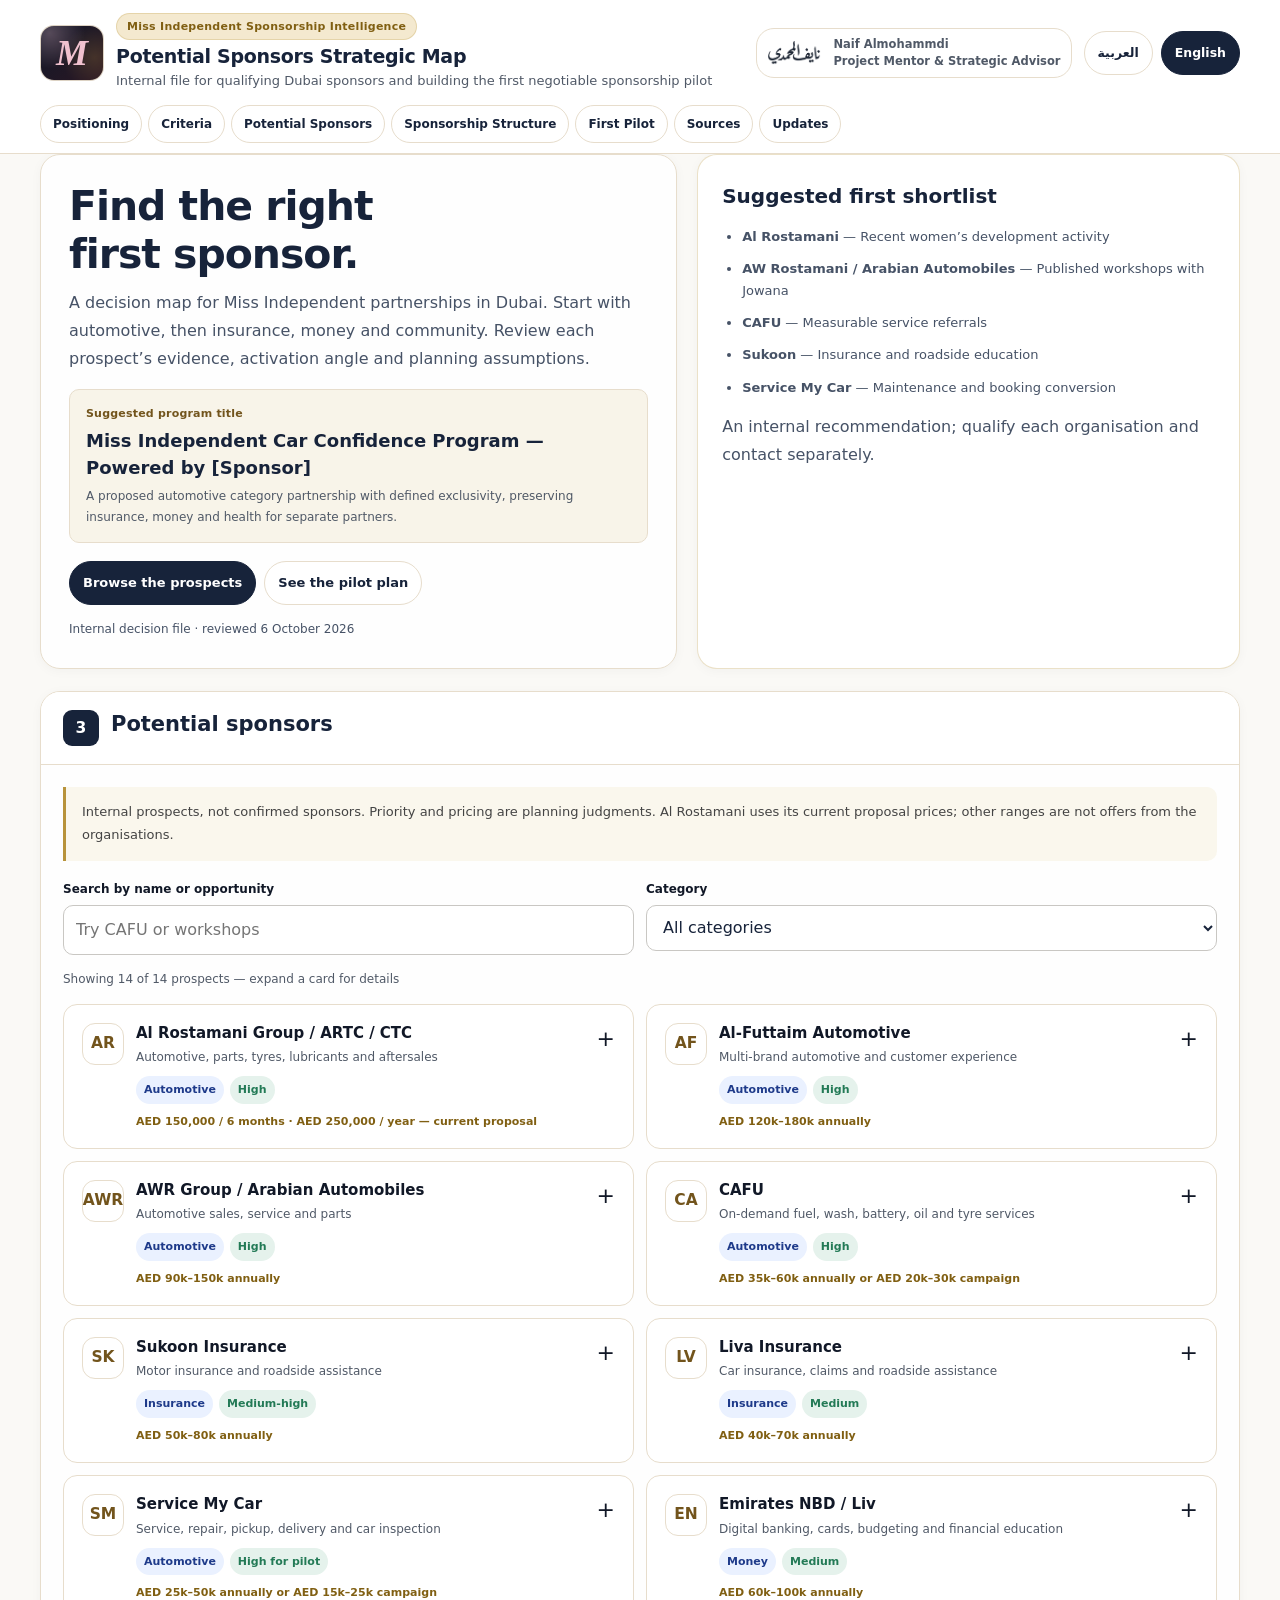
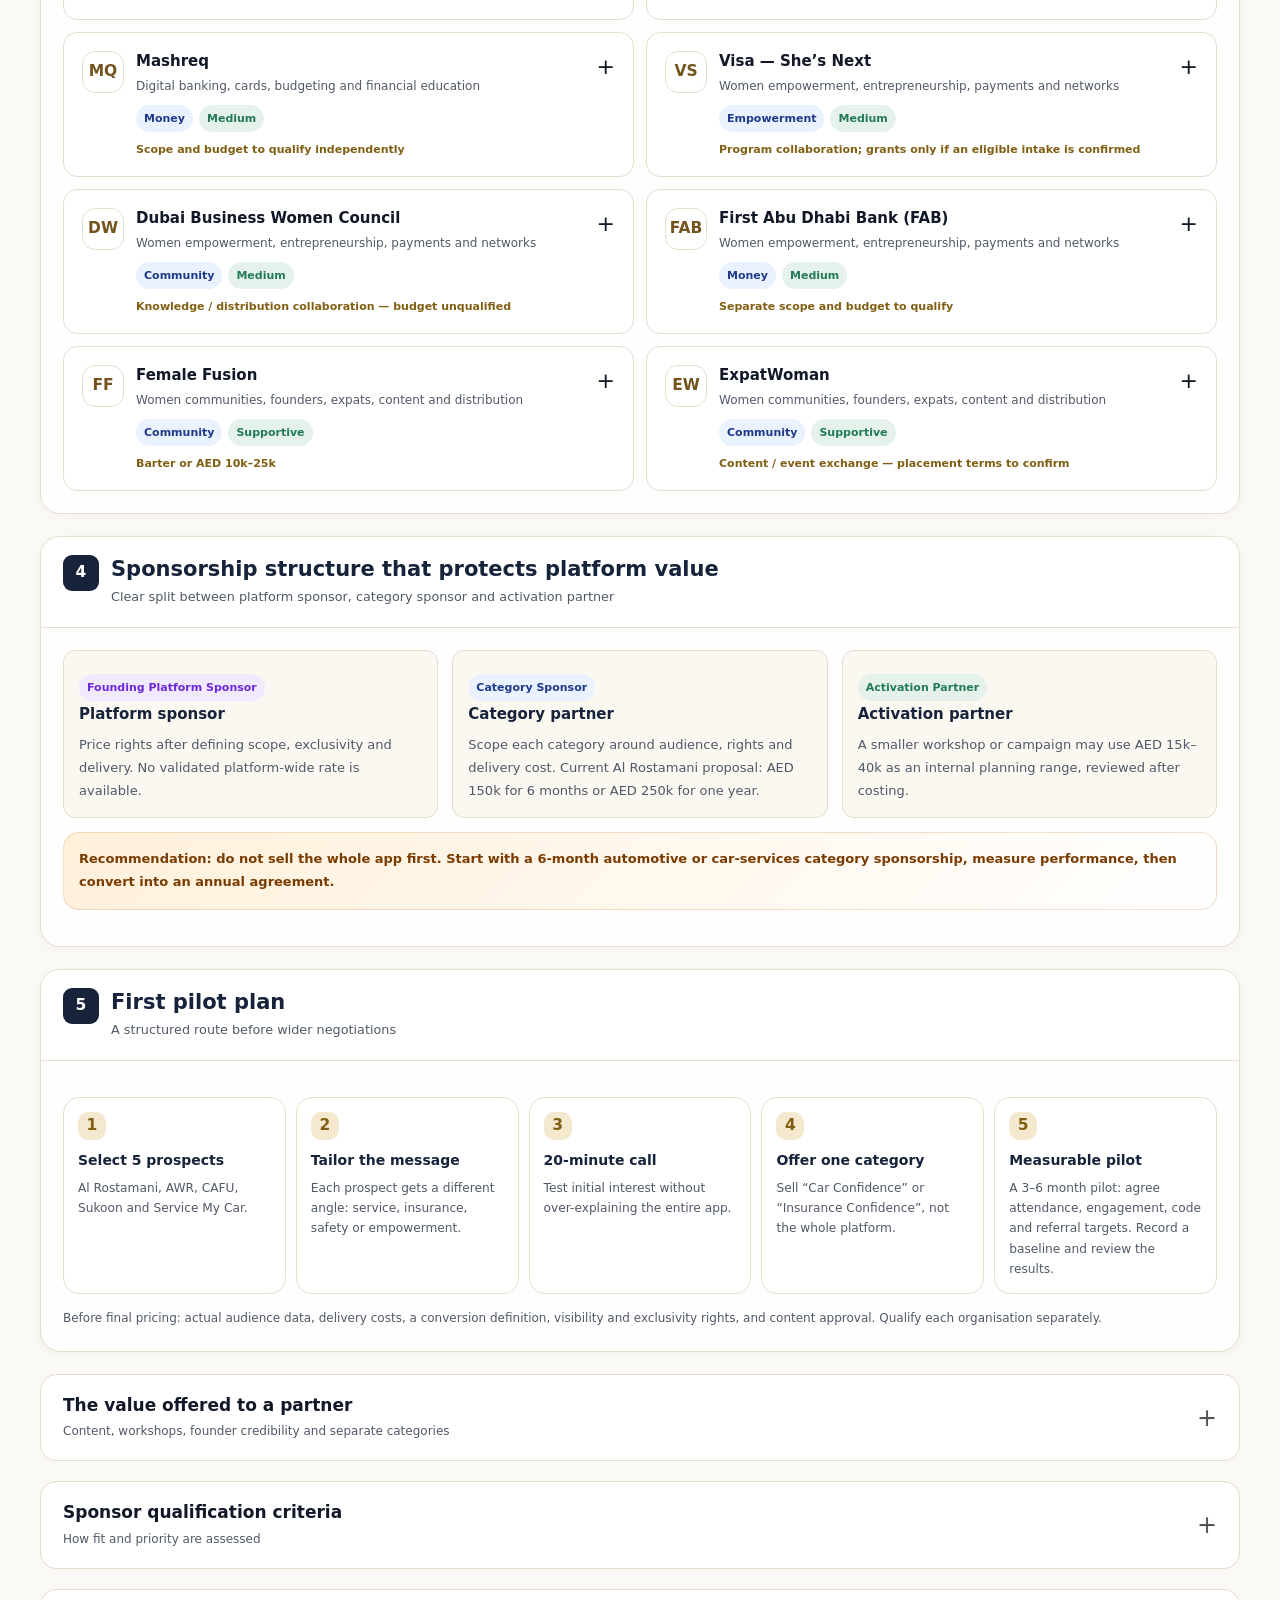
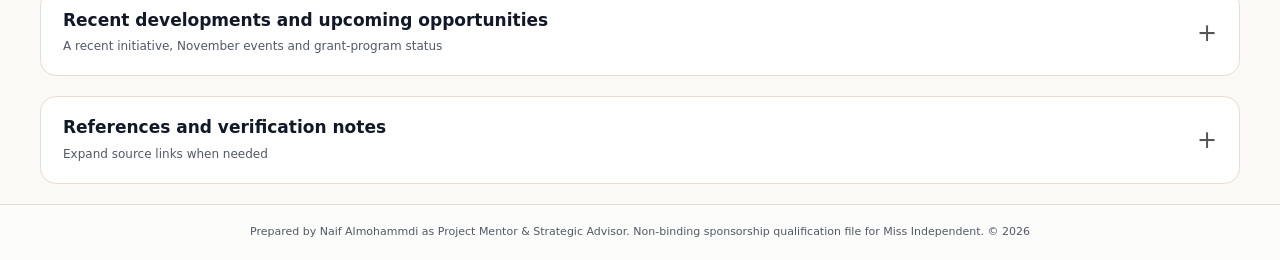
==== commit bb082c2c: "Make sponsor map English-first with searchable cards and verified opportunities" ====
--- a/index.html
+++ b/index.html
@@ -1,281 +1,96 @@
 <!DOCTYPE html>
-<html lang="ar" dir="rtl">
+
+<html dir="ltr" lang="en">
 <head>
-<meta charset="UTF-8" />
-<meta name="viewport" content="width=device-width, initial-scale=1.0" />
+<meta charset="utf-8"/>
+<meta content="width=device-width, initial-scale=1.0" name="viewport"/>
 <title>Miss Independent | Potential Sponsors Strategic Map</title>
-<meta name="description" content="Bilingual internal sponsor qualification map for Miss Independent: criteria, potential Dubai sponsors, strategic fit and proposed ranges." />
-<link rel="preconnect" href="https://fonts.googleapis.com"><link rel="preconnect" href="https://fonts.gstatic.com" crossorigin><link href="https://fonts.googleapis.com/css2?family=IBM+Plex+Sans+Arabic:wght@300;400;500;600;700;800;900&display=swap" rel="stylesheet">
+<meta content="Bilingual internal sponsor qualification map for Miss Independent: criteria, potential Dubai sponsors, strategic fit and proposed ranges." name="description"/>
+<link href="https://fonts.googleapis.com" rel="preconnect"/><link crossorigin="" href="https://fonts.gstatic.com" rel="preconnect"/><link href="https://fonts.googleapis.com/css2?family=IBM+Plex+Sans+Arabic:wght@400;600;700&amp;display=swap" rel="stylesheet"/>
 <style>
 :root{--bg:#F8F5EF;--bg2:#EFE7D9;--surface:#FFFFFF;--surface2:#FBF8F2;--ink:#111827;--navy:#17233A;--navy2:#24314C;--muted:#667085;--line:#E7DDCC;--gold:#B8933B;--gold2:#D9B765;--gold-soft:#F4E9CF;--green:#237A56;--green-soft:#E5F2EC;--red:#B42318;--red-soft:#FDE7E6;--orange:#B85C00;--orange-soft:#FFF0DA;--blue:#1D4ED8;--blue-soft:#EAF1FF;--purple:#6D28D9;--purple-soft:#F1EAFE;--shadow:0 18px 46px rgba(23,35,58,.10);--shadow2:0 7px 20px rgba(23,35,58,.08);--radius:22px;--font:'IBM Plex Sans Arabic',system-ui,-apple-system,BlinkMacSystemFont,sans-serif}
-*{box-sizing:border-box;margin:0;padding:0}html{scroll-behavior:smooth;overflow-x:hidden}body{font-family:var(--font);background:radial-gradient(circle at top right,rgba(216,183,101,.28),transparent 340px),radial-gradient(circle at 12% 7%,rgba(29,78,216,.08),transparent 350px),linear-gradient(180deg,var(--bg),#fbfaf6 36%,var(--bg));color:var(--ink);line-height:1.75;font-size:15.5px;min-height:100vh;overflow-x:hidden;font-variant-numeric:lining-nums tabular-nums}a{color:inherit;text-decoration:none}a:hover{color:#805F12}.wrapper{width:100%;max-width:1240px;margin:0 auto;padding:0 20px}.topbar{position:sticky;top:0;z-index:1000;background:rgba(248,245,239,.94);backdrop-filter:blur(16px);border-bottom:1px solid rgba(184,147,59,.25)}.brand-row{display:flex;align-items:center;gap:14px;padding:12px 0;flex-wrap:wrap}.logo-box{width:126px;height:78px;border-radius:24px;background:linear-gradient(135deg,#111827,#2B1724);border:1px solid rgba(231,221,204,.95);display:flex;align-items:center;justify-content:center;box-shadow:var(--shadow2);flex-shrink:0;position:relative;overflow:hidden}.logo-box:after{content:'';position:absolute;inset:-40%;background:radial-gradient(circle at 30% 30%,rgba(255,203,220,.28),transparent 34%),radial-gradient(circle at 70% 55%,rgba(184,147,59,.22),transparent 34%)}.mi-mark{position:relative;z-index:2;color:#F1C1CF;font-size:48px;line-height:1;font-weight:900;font-family:Georgia,serif;font-style:italic}.brand-text{min-width:280px;flex:1}.kicker{display:inline-flex;gap:8px;align-items:center;font-size:12px;font-weight:800;color:#805F12;background:var(--gold-soft);border:1px solid rgba(184,147,59,.25);border-radius:100px;padding:3px 10px;margin-bottom:4px}.brand-title{font-size:22px;line-height:1.32;color:var(--navy);font-weight:900;letter-spacing:-.3px}.brand-sub{font-size:13px;color:var(--muted);margin-top:1px}.advisor-card{display:flex;align-items:center;gap:12px;background:#fff;border:1px solid var(--line);border-radius:18px;padding:10px 12px;box-shadow:var(--shadow2);min-width:270px}.advisor-logo{width:86px;height:46px;object-fit:contain;display:block}.advisor-card b{display:block;color:var(--navy);font-size:13px;line-height:1.25}.advisor-card span{display:block;color:var(--muted);font-size:11.5px;font-weight:700;line-height:1.45}.quick-actions{display:flex;gap:8px;flex-wrap:wrap;justify-content:flex-end}.btn{border:1px solid var(--line);background:#fff;color:var(--navy);border-radius:999px;padding:9px 13px;font-size:12.5px;font-weight:800;cursor:pointer;transition:.2s;display:inline-flex;align-items:center;gap:7px;white-space:nowrap}.btn:hover{transform:translateY(-1px);box-shadow:var(--shadow2);border-color:rgba(184,147,59,.45)}.btn.primary{background:linear-gradient(135deg,var(--gold),var(--gold2));color:#fff;border-color:rgba(184,147,59,.35)}.nav-chips{display:flex;gap:8px;overflow:auto;padding:0 0 14px;scrollbar-width:none}.nav-chips::-webkit-scrollbar{display:none}.nav-chip{border:1px solid var(--line);background:#fff;color:var(--navy);border-radius:999px;padding:7px 13px;font-size:12px;font-weight:800;white-space:nowrap;transition:.2s}.nav-chip:hover{background:var(--navy);color:#fff;border-color:var(--navy)}main{padding:28px 0 70px}.hero{display:grid;grid-template-columns:1.08fr .92fr;gap:18px;align-items:stretch;margin-bottom:22px}.panel,.method-card,.section{background:rgba(255,255,255,.90);border:1px solid var(--line);border-radius:var(--radius);box-shadow:var(--shadow);position:relative;overflow:hidden}.panel{padding:26px}.panel::before,.section::before{content:'';position:absolute;top:-76px;left:-76px;width:190px;height:190px;background:radial-gradient(circle,rgba(216,183,101,.22),transparent 70%);pointer-events:none}.hero h1{font-size:34px;line-height:1.24;color:var(--navy);font-weight:900;letter-spacing:-.5px;margin-bottom:10px}.hero p{color:#465266;font-size:16px;max-width:840px}.hero-list{display:grid;grid-template-columns:1fr 1fr;gap:10px;margin-top:18px}.hero-item{background:var(--surface2);border:1px solid var(--line);border-radius:15px;padding:13px;font-weight:800;color:var(--navy);font-size:13px}.method-card{background:linear-gradient(135deg,#fff,var(--gold-soft));border:1px solid rgba(184,147,59,.28);padding:22px;height:100%}.method-card h2{font-size:20px;color:var(--navy);margin-bottom:12px}.method-card ul{list-style:none;display:grid;gap:10px}.method-card li{display:flex;gap:9px;align-items:flex-start;color:#465266;font-size:13.5px}.method-card li::before{content:'✓';width:21px;height:21px;border-radius:50%;background:#fff;color:var(--green);font-weight:900;display:inline-flex;align-items:center;justify-content:center;flex-shrink:0;border:1px solid rgba(35,122,86,.16)}.signature-prop{margin-top:18px;background:linear-gradient(135deg,#17233A,#24314C);color:#fff;border-radius:24px;padding:24px;border:1px solid rgba(217,183,101,.35);box-shadow:0 22px 50px rgba(23,35,58,.18);position:relative;overflow:hidden}.signature-prop::after{content:'M';position:absolute;left:22px;bottom:-38px;font-family:Georgia,serif;font-style:italic;font-size:140px;color:rgba(255,255,255,.06);font-weight:900}.signature-prop .label{font-size:12px;color:#D9B765;font-weight:900;margin-bottom:8px;letter-spacing:.2px}.signature-prop .headline{font-size:27px;line-height:1.35;font-weight:900;position:relative;z-index:1}.signature-prop .hint{font-size:13px;color:#D6DCE8;margin-top:8px;position:relative;z-index:1}.section{margin:22px 0;scroll-margin-top:170px}.section-head{padding:20px 22px;border-bottom:1px solid var(--line);display:flex;gap:14px;justify-content:space-between;align-items:flex-start;background:linear-gradient(180deg,#fff,var(--surface2))}.section-title{display:flex;gap:12px;align-items:flex-start}.sec-num{width:36px;height:36px;border-radius:12px;background:var(--navy);color:#fff;font-weight:900;display:flex;align-items:center;justify-content:center;flex-shrink:0;box-shadow:0 6px 12px rgba(23,35,58,.14)}.section h2{font-size:22px;color:var(--navy);line-height:1.35}.section-desc{font-size:12.8px;color:var(--muted);margin-top:3px}.section-body{padding:22px;position:relative;z-index:1}.grid-2{display:grid;grid-template-columns:1fr 1fr;gap:16px}.grid-3{display:grid;grid-template-columns:repeat(3,1fr);gap:14px}.grid-4{display:grid;grid-template-columns:repeat(4,1fr);gap:12px}.mini-card{background:var(--surface2);border:1px solid var(--line);border-radius:16px;padding:15px}.mini-card h3{font-size:15px;color:var(--navy);margin-bottom:7px}.mini-card p{font-size:12.7px;color:var(--muted)}.metric{font-size:29px;color:var(--navy);font-weight:900;line-height:1.15}.callout{background:linear-gradient(135deg,var(--blue-soft),#fff);border:1px solid rgba(29,78,216,.16);border-radius:16px;padding:15px;color:#1e3a8a;font-weight:800;font-size:13.5px;margin:14px 0}.warning{background:linear-gradient(135deg,var(--orange-soft),#fff);border-color:rgba(184,92,0,.18);color:#7A3B00}.good{background:linear-gradient(135deg,var(--green-soft),#fff);border-color:rgba(35,122,86,.18);color:#145c3e}.table-wrap{overflow:auto;border:1px solid var(--line);border-radius:16px;background:#fff}table{width:100%;border-collapse:separate;border-spacing:0;min-width:1180px}th{background:#F4EDDF;color:#5B461B;font-size:12.5px;text-align:right;padding:12px;border-bottom:1px solid var(--line);position:sticky;top:0;z-index:2}td{padding:12px;border-bottom:1px solid #F0E7D8;vertical-align:top;font-size:12.8px;color:var(--navy)}tr:last-child td{border-bottom:none}td:first-child{min-width:260px}.small-muted{font-size:11.5px;color:var(--muted);font-weight:700;margin-top:5px;line-height:1.55}.badge{display:inline-flex;align-items:center;justify-content:center;border-radius:999px;font-weight:900;font-size:11px;padding:4px 8px;white-space:nowrap;margin-top:8px}.low{background:var(--green-soft);color:var(--green)}.medium{background:var(--orange-soft);color:var(--orange)}.high{background:var(--red-soft);color:var(--red)}.blue{background:var(--blue-soft);color:#1e3a8a}.purple{background:var(--purple-soft);color:var(--purple)}.flow{display:grid;grid-template-columns:repeat(5,1fr);gap:10px;margin-top:14px}.flow-step{background:#fff;border:1px solid var(--line);border-radius:16px;padding:14px;min-height:132px;position:relative}.flow-step:not(:last-child)::after{content:'←';position:absolute;left:-17px;top:42%;color:var(--gold);font-weight:900;font-size:22px}.flow-no{width:28px;height:28px;border-radius:10px;background:var(--gold-soft);color:#805F12;display:flex;align-items:center;justify-content:center;font-weight:900;margin-bottom:8px}.flow-step h3{font-size:14px;color:var(--navy);margin-bottom:6px}.flow-step p{font-size:12.2px;color:var(--muted);line-height:1.65}.en{direction:ltr;text-align:left}.en th,.en td{text-align:left}.source-list{display:grid;grid-template-columns:1fr 1fr;gap:9px}.source-item{background:#fff;border:1px solid var(--line);border-radius:14px;padding:12px;font-size:12.5px;color:var(--muted);word-break:break-word}.source-item b{color:var(--navy)}.source-item a{color:#1e3a8a;font-weight:800;text-decoration:underline;text-underline-offset:3px}.footer{border-top:1px solid var(--line);padding:22px 0;color:var(--muted);font-size:11px;text-align:center;background:rgba(255,255,255,.55)}.toast{position:fixed;bottom:20px;left:20px;background:var(--navy);color:#fff;border-radius:14px;padding:12px 14px;box-shadow:var(--shadow);z-index:2000;font-size:12px;font-weight:900;opacity:0;transform:translateY(12px);pointer-events:none;transition:.25s}.toast.show{opacity:1;transform:translateY(0)}.lang-panel[hidden]{display:none}.sponsor-logo{width:42px;height:42px;border-radius:13px;background:#fff;border:1px solid var(--line);display:inline-flex;align-items:center;justify-content:center;font-weight:900;color:var(--gold);box-shadow:var(--shadow2);margin-inline-end:8px;vertical-align:middle}.price-pill{display:inline-flex;border:1px solid rgba(184,147,59,.35);background:var(--gold-soft);color:#805F12;border-radius:999px;padding:5px 10px;font-size:11px;font-weight:900;line-height:1.4}.matrix-note{font-size:12px;color:var(--muted);margin-top:10px}.criteria-strip{display:grid;grid-template-columns:repeat(6,1fr);gap:10px}.criteria{background:#fff;border:1px solid var(--line);border-radius:16px;padding:12px;min-height:112px}.criteria b{display:block;color:var(--navy);font-size:13px;margin-bottom:5px}.criteria span{font-size:12px;color:var(--muted)}@media(max-width:1080px){.hero,.grid-2{grid-template-columns:1fr}.grid-3,.grid-4,.criteria-strip{grid-template-columns:1fr 1fr}.flow{grid-template-columns:1fr 1fr}.flow-step::after{display:none}.quick-actions{width:100%;justify-content:flex-start;margin-top:6px}.source-list{grid-template-columns:1fr}}@media(max-width:640px){body{font-size:14.5px}.wrapper{padding:0 12px}.logo-box{width:104px;height:64px;border-radius:20px}.mi-mark{font-size:40px}.brand-title{font-size:17px}.brand-sub{font-size:12px}.advisor-card{width:100%}.grid-3,.grid-4,.hero-list,.flow,.criteria-strip{grid-template-columns:1fr}.hero h1{font-size:27px}.panel,.method-card,.section-body{padding:16px}.section-head{padding:16px}.signature-prop .headline{font-size:21px}}
+*{box-sizing:border-box;margin:0;padding:0}html{scroll-behavior:smooth;overflow-x:hidden}body{font-family:var(--font);background:radial-gradient(circle at top right,rgba(216,183,101,.28),transparent 340px),radial-gradient(circle at 12% 7%,rgba(29,78,216,.08),transparent 350px),linear-gradient(180deg,var(--bg),#fbfaf6 36%,var(--bg));color:var(--ink);line-height:1.75;font-size:15.5px;min-height:100vh;overflow-x:hidden;font-variant-numeric:lining-nums tabular-nums}a{color:inherit;text-decoration:none}a:hover{color:#805F12}.wrapper{width:100%;max-width:1240px;margin:0 auto;padding:0 20px}.topbar{position:sticky;top:0;z-index:1000;background:rgba(248,245,239,.94);backdrop-filter:blur(16px);border-bottom:1px solid rgba(184,147,59,.25)}.brand-row{display:flex;align-items:center;gap:14px;padding:12px 0;flex-wrap:wrap}.logo-box{width:126px;height:78px;border-radius:24px;background:linear-gradient(135deg,#111827,#2B1724);border:1px solid rgba(231,221,204,.95);display:flex;align-items:center;justify-content:center;box-shadow:var(--shadow2);flex-shrink:0;position:relative;overflow:hidden}.logo-box:after{content:'';position:absolute;inset:-40%;background:radial-gradient(circle at 30% 30%,rgba(255,203,220,.28),transparent 34%),radial-gradient(circle at 70% 55%,rgba(184,147,59,.22),transparent 34%)}.mi-mark{position:relative;z-index:2;color:#F1C1CF;font-size:48px;line-height:1;font-weight:700;font-family:Georgia,serif;font-style:italic}.brand-text{min-width:280px;flex:1}.kicker{display:inline-flex;gap:8px;align-items:center;font-size:12px;font-weight:700;color:#805F12;background:var(--gold-soft);border:1px solid rgba(184,147,59,.25);border-radius:100px;padding:3px 10px;margin-bottom:4px}.brand-title{font-size:22px;line-height:1.32;color:var(--navy);font-weight:700;letter-spacing:-.3px}.brand-sub{font-size:13px;color:var(--muted);margin-top:1px}.advisor-card{display:flex;align-items:center;gap:12px;background:#fff;border:1px solid var(--line);border-radius:18px;padding:10px 12px;box-shadow:var(--shadow2);min-width:270px}.advisor-logo{width:86px;height:46px;object-fit:contain;display:block}.advisor-card b{display:block;color:var(--navy);font-size:13px;line-height:1.25}.advisor-card span{display:block;color:var(--muted);font-size:11.5px;font-weight:700;line-height:1.45}.quick-actions{display:flex;gap:8px;flex-wrap:wrap;justify-content:flex-end}.btn{border:1px solid var(--line);background:#fff;color:var(--navy);border-radius:999px;padding:9px 13px;font-size:12.5px;font-weight:700;cursor:pointer;transition:.2s;display:inline-flex;align-items:center;gap:7px;white-space:nowrap}.btn:hover{transform:translateY(-1px);box-shadow:var(--shadow2);border-color:rgba(184,147,59,.45)}.btn.primary{background:linear-gradient(135deg,var(--gold),var(--gold2));color:#fff;border-color:rgba(184,147,59,.35)}.nav-chips{display:flex;gap:8px;overflow:auto;padding:0 0 14px;scrollbar-width:none}.nav-chips::-webkit-scrollbar{display:none}.nav-chip{border:1px solid var(--line);background:#fff;color:var(--navy);border-radius:999px;padding:7px 13px;font-size:12px;font-weight:700;white-space:nowrap;transition:.2s}.nav-chip:hover{background:var(--navy);color:#fff;border-color:var(--navy)}main{padding:28px 0 70px}.hero{display:grid;grid-template-columns:1.08fr .92fr;gap:18px;align-items:stretch;margin-bottom:22px}.panel,.method-card,.section{background:rgba(255,255,255,.90);border:1px solid var(--line);border-radius:var(--radius);box-shadow:var(--shadow);position:relative;overflow:hidden}.panel{padding:26px}.panel::before,.section::before{content:'';position:absolute;top:-76px;left:-76px;width:190px;height:190px;background:radial-gradient(circle,rgba(216,183,101,.22),transparent 70%);pointer-events:none}.hero h1{font-size:34px;line-height:1.24;color:var(--navy);font-weight:700;letter-spacing:-.5px;margin-bottom:10px}.hero p{color:#465266;font-size:16px;max-width:840px}.hero-list{display:grid;grid-template-columns:1fr 1fr;gap:10px;margin-top:18px}.hero-item{background:var(--surface2);border:1px solid var(--line);border-radius:15px;padding:13px;font-weight:700;color:var(--navy);font-size:13px}.method-card{background:linear-gradient(135deg,#fff,var(--gold-soft));border:1px solid rgba(184,147,59,.28);padding:22px;height:100%}.method-card h2{font-size:20px;color:var(--navy);margin-bottom:12px}.method-card ul{list-style:none;display:grid;gap:10px}.method-card li{display:flex;gap:9px;align-items:flex-start;color:#465266;font-size:13.5px}.method-card li::before{content:'✓';width:21px;height:21px;border-radius:50%;background:#fff;color:var(--green);font-weight:700;display:inline-flex;align-items:center;justify-content:center;flex-shrink:0;border:1px solid rgba(35,122,86,.16)}.signature-prop{margin-top:18px;background:linear-gradient(135deg,#17233A,#24314C);color:#fff;border-radius:24px;padding:24px;border:1px solid rgba(217,183,101,.35);box-shadow:0 22px 50px rgba(23,35,58,.18);position:relative;overflow:hidden}.signature-prop::after{content:'M';position:absolute;left:22px;bottom:-38px;font-family:Georgia,serif;font-style:italic;font-size:140px;color:rgba(255,255,255,.06);font-weight:700}.signature-prop .label{font-size:12px;color:#D9B765;font-weight:700;margin-bottom:8px;letter-spacing:.2px}.signature-prop .headline{font-size:27px;line-height:1.35;font-weight:700;position:relative;z-index:1}.signature-prop .hint{font-size:13px;color:#D6DCE8;margin-top:8px;position:relative;z-index:1}.section{margin:22px 0;scroll-margin-top:170px}.section-head{padding:20px 22px;border-bottom:1px solid var(--line);display:flex;gap:14px;justify-content:space-between;align-items:flex-start;background:linear-gradient(180deg,#fff,var(--surface2))}.section-title{display:flex;gap:12px;align-items:flex-start}.sec-num{width:36px;height:36px;border-radius:12px;background:var(--navy);color:#fff;font-weight:700;display:flex;align-items:center;justify-content:center;flex-shrink:0;box-shadow:0 6px 12px rgba(23,35,58,.14)}.section h2{font-size:22px;color:var(--navy);line-height:1.35}.section-desc{font-size:12.8px;color:var(--muted);margin-top:3px}.section-body{padding:22px;position:relative;z-index:1}.grid-2{display:grid;grid-template-columns:1fr 1fr;gap:16px}.grid-3{display:grid;grid-template-columns:repeat(3,1fr);gap:14px}.grid-4{display:grid;grid-template-columns:repeat(4,1fr);gap:12px}.mini-card{background:var(--surface2);border:1px solid var(--line);border-radius:16px;padding:15px}.mini-card h3{font-size:15px;color:var(--navy);margin-bottom:7px}.mini-card p{font-size:12.7px;color:var(--muted)}.metric{font-size:29px;color:var(--navy);font-weight:700;line-height:1.15}.callout{background:linear-gradient(135deg,var(--blue-soft),#fff);border:1px solid rgba(29,78,216,.16);border-radius:16px;padding:15px;color:#1e3a8a;font-weight:700;font-size:13.5px;margin:14px 0}.warning{background:linear-gradient(135deg,var(--orange-soft),#fff);border-color:rgba(184,92,0,.18);color:#7A3B00}.good{background:linear-gradient(135deg,var(--green-soft),#fff);border-color:rgba(35,122,86,.18);color:#145c3e}.table-wrap{overflow:auto;border:1px solid var(--line);border-radius:16px;background:#fff}table{width:100%;border-collapse:separate;border-spacing:0;min-width:1180px}th{background:#F4EDDF;color:#5B461B;font-size:12.5px;text-align:right;padding:12px;border-bottom:1px solid var(--line);position:sticky;top:0;z-index:2}td{padding:12px;border-bottom:1px solid #F0E7D8;vertical-align:top;font-size:12.8px;color:var(--navy)}tr:last-child td{border-bottom:none}td:first-child{min-width:260px}.small-muted{font-size:11.5px;color:var(--muted);font-weight:700;margin-top:5px;line-height:1.55}.badge{display:inline-flex;align-items:center;justify-content:center;border-radius:999px;font-weight:700;font-size:11px;padding:4px 8px;white-space:nowrap;margin-top:8px}.low{background:var(--green-soft);color:var(--green)}.medium{background:var(--orange-soft);color:var(--orange)}.high{background:var(--red-soft);color:var(--red)}.blue{background:var(--blue-soft);color:#1e3a8a}.purple{background:var(--purple-soft);color:var(--purple)}.flow{display:grid;grid-template-columns:repeat(5,1fr);gap:10px;margin-top:14px}.flow-step{background:#fff;border:1px solid var(--line);border-radius:16px;padding:14px;min-height:132px;position:relative}.flow-step:not(:last-child)::after{content:'←';position:absolute;left:-17px;top:42%;color:var(--gold);font-weight:700;font-size:22px}.flow-no{width:28px;height:28px;border-radius:10px;background:var(--gold-soft);color:#805F12;display:flex;align-items:center;justify-content:center;font-weight:700;margin-bottom:8px}.flow-step h3{font-size:14px;color:var(--navy);margin-bottom:6px}.flow-step p{font-size:12.2px;color:var(--muted);line-height:1.65}.en{direction:ltr;text-align:left}.en th,.en td{text-align:left}.source-list{display:grid;grid-template-columns:1fr 1fr;gap:9px}.source-item{background:#fff;border:1px solid var(--line);border-radius:14px;padding:12px;font-size:12.5px;color:var(--muted);word-break:break-word}.source-item b{color:var(--navy)}.source-item a{color:#1e3a8a;font-weight:700;text-decoration:underline;text-underline-offset:3px}.footer{border-top:1px solid var(--line);padding:22px 0;color:var(--muted);font-size:11px;text-align:center;background:rgba(255,255,255,.55)}.toast{position:fixed;bottom:20px;left:20px;background:var(--navy);color:#fff;border-radius:14px;padding:12px 14px;box-shadow:var(--shadow);z-index:2000;font-size:12px;font-weight:700;opacity:0;transform:translateY(12px);pointer-events:none;transition:.25s}.toast.show{opacity:1;transform:translateY(0)}.lang-panel[hidden]{display:none}.sponsor-logo{width:42px;height:42px;border-radius:13px;background:#fff;border:1px solid var(--line);display:inline-flex;align-items:center;justify-content:center;font-weight:700;color:var(--gold);box-shadow:var(--shadow2);margin-inline-end:8px;vertical-align:middle}.price-pill{display:inline-flex;border:1px solid rgba(184,147,59,.35);background:var(--gold-soft);color:#805F12;border-radius:999px;padding:5px 10px;font-size:11px;font-weight:700;line-height:1.4}.matrix-note{font-size:12px;color:var(--muted);margin-top:10px}.criteria-strip{display:grid;grid-template-columns:repeat(6,1fr);gap:10px}.criteria{background:#fff;border:1px solid var(--line);border-radius:16px;padding:12px;min-height:112px}.criteria b{display:block;color:var(--navy);font-size:13px;margin-bottom:5px}.criteria span{font-size:12px;color:var(--muted)}@media(max-width:1080px){.hero,.grid-2{grid-template-columns:1fr}.grid-3,.grid-4,.criteria-strip{grid-template-columns:1fr 1fr}.flow{grid-template-columns:1fr 1fr}.flow-step::after{display:none}.quick-actions{width:100%;justify-content:flex-start;margin-top:6px}.source-list{grid-template-columns:1fr}}@media(max-width:640px){body{font-size:14.5px}.wrapper{padding:0 12px}.logo-box{width:104px;height:64px;border-radius:20px}.mi-mark{font-size:40px}.brand-title{font-size:17px}.brand-sub{font-size:12px}.advisor-card{width:100%}.grid-3,.grid-4,.hero-list,.flow,.criteria-strip{grid-template-columns:1fr}.hero h1{font-size:27px}.panel,.method-card,.section-body{padding:16px}.section-head{padding:16px}.signature-prop .headline{font-size:21px}}
 </style>
-</head>
-<body>
-<div class="topbar"><div class="wrapper"><div class="brand-row"><div class="logo-box"><div class="mi-mark">M</div></div><div class="brand-text"><div class="kicker">Miss Independent Sponsorship Intelligence</div><div class="brand-title"><span data-i18n="ar">خريطة الرعاة المحتملين</span><span data-i18n="en" hidden>Potential Sponsors Strategic Map</span></div><div class="brand-sub"><span data-i18n="ar">مستند داخلي لتأهيل الجهات الراعية في دبي وبناء أول بايلوت رعاية قابل للتفاوض</span><span data-i18n="en" hidden>Internal file for qualifying Dubai sponsors and building the first negotiable sponsorship pilot</span></div></div><div class="advisor-card"><img class="advisor-logo" src="[data-uri]" alt="Naif Almohammdi logo"><div><b><span data-i18n="ar">نايف المحمدي</span><span data-i18n="en" hidden>Naif Almohammdi</span></b><span><span data-i18n="ar">مرشد وموجه للمشروع</span><span data-i18n="en" hidden>Project Mentor & Strategic Advisor</span></span></div></div><div class="quick-actions"><button class="btn" data-lang-btn="ar" onclick="showLang('ar')">العربية</button><button class="btn" data-lang-btn="en" onclick="showLang('en')">English</button></div></div><div class="nav-chips"><a class="nav-chip" data-nav-base="positioning" href="#positioning"><span data-i18n="ar">التموضع</span><span data-i18n="en" hidden>Positioning</span></a><a class="nav-chip" data-nav-base="criteria" href="#criteria"><span data-i18n="ar">المعايير</span><span data-i18n="en" hidden>Criteria</span></a><a class="nav-chip" data-nav-base="sponsors" href="#sponsors"><span data-i18n="ar">الرعاة المحتملون</span><span data-i18n="en" hidden>Potential Sponsors</span></a><a class="nav-chip" data-nav-base="packages" href="#packages"><span data-i18n="ar">هيكل الرعاية</span><span data-i18n="en" hidden>Sponsorship Structure</span></a><a class="nav-chip" data-nav-base="next" href="#next"><span data-i18n="ar">التجربة الأولى</span><span data-i18n="en" hidden>First Pilot</span></a><a class="nav-chip" data-nav-base="sources" href="#sources"><span data-i18n="ar">المصادر</span><span data-i18n="en" hidden>Sources</span></a></div></div></div>
+<link href="enhancements.css" rel="stylesheet"/><meta content="light" name="color-scheme"/><meta content="2026-10-06" name="last-reviewed"/></head>
+<body class="sponsor-page"><a class="skip-link" data-href-ar="#sponsors" data-href-en="#en-sponsors" href="#en-sponsors"><span data-i18n="en" lang="en">Skip to content</span><span data-i18n="ar" hidden="" lang="ar-SA">انتقلي إلى المحتوى</span></a>
+<div class="topbar"><div class="wrapper"><div class="brand-row"><div class="logo-box"><div class="mi-mark">M</div></div><div class="brand-text"><div class="kicker">Miss Independent Sponsorship Intelligence</div><div class="brand-title"><span data-i18n="ar" hidden="" lang="ar-SA">خريطة الرعاة المحتملين</span><span data-i18n="en" lang="en">Potential Sponsors Strategic Map</span></div><div class="brand-sub"><span data-i18n="ar" hidden="" lang="ar-SA">مستند داخلي لتأهيل الجهات الراعية في دبي وبناء أول بايلوت رعاية قابل للتفاوض</span><span data-i18n="en" lang="en">Internal file for qualifying Dubai sponsors and building the first negotiable sponsorship pilot</span></div></div><div class="advisor-card"><img alt="Naif Almohammdi logo" class="advisor-logo" decoding="async" height="213" src="assets/logo-3450a2649e57.webp" width="459"/><div><b><span data-i18n="ar" hidden="" lang="ar-SA">نايف المحمدي</span><span data-i18n="en" lang="en">Naif Almohammdi</span></b><span><span data-i18n="ar" hidden="" lang="ar-SA">مرشد وموجه للمشروع</span><span data-i18n="en" lang="en">Project Mentor &amp; Strategic Advisor</span></span></div></div><div class="quick-actions"><button aria-pressed="false" class="btn" data-lang-btn="ar" lang="ar-SA" onclick="showLang('ar')">العربية</button><button aria-pressed="true" class="btn primary" data-lang-btn="en" lang="en" onclick="showLang('en')">English</button></div></div><div class="nav-chips"><a class="nav-chip" data-nav-base="positioning" href="#en-positioning"><span data-i18n="ar" hidden="" lang="ar-SA">التموضع</span><span data-i18n="en" lang="en">Positioning</span></a><a class="nav-chip" data-nav-base="criteria" href="#en-criteria"><span data-i18n="ar" hidden="" lang="ar-SA">المعايير</span><span data-i18n="en" lang="en">Criteria</span></a><a class="nav-chip" data-nav-base="sponsors" href="#en-sponsors"><span data-i18n="ar" hidden="" lang="ar-SA">الرعاة المحتملون</span><span data-i18n="en" lang="en">Potential Sponsors</span></a><a class="nav-chip" data-nav-base="packages" href="#en-packages"><span data-i18n="ar" hidden="" lang="ar-SA">هيكل الرعاية</span><span data-i18n="en" lang="en">Sponsorship Structure</span></a><a class="nav-chip" data-nav-base="next" href="#en-next"><span data-i18n="ar" hidden="" lang="ar-SA">التجربة الأولى</span><span data-i18n="en" lang="en">First Pilot</span></a><a class="nav-chip" data-nav-base="sources" href="#en-sources"><span data-i18n="ar" hidden="" lang="ar-SA">المصادر</span><span data-i18n="en" lang="en">Sources</span></a><a class="nav-chip" data-nav-base="updates" href="#en-updates"><span data-i18n="ar" hidden="" lang="ar-SA">المستجدات</span><span data-i18n="en" lang="en">Updates</span></a></div></div></div>
 <main class="wrapper">
-<section class="lang-panel" data-lang="ar">
-  <div class="hero"><div class="panel"><h1>خريطة تأهيل الرعاة لتطبيق Miss Independent في دبي</h1><p>الغرض من هذا الملف ليس بيع فكرة عامة، بل تحديد الجهات التي تملك مصلحة تجارية أو مسؤولية مجتمعية يمكن ربطها بالتطبيق. المنهجية تبدأ بالمعايير، ثم تنتقل إلى الأسماء، ثم تحدد صيغة المنفعة المتبادلة والنطاق المقترح.</p><div class="hero-list"><div class="hero-item">الملف داخلي: قرار أولي قبل التواصل الرسمي</div><div class="hero-item">الأولوية للجهات القابلة للتفعيل الميداني</div><div class="hero-item">القيمة: تطبيق + جوانا + محتوى + ورش + مجتمع</div><div class="hero-item">نحافظ على الفئات كي لا تُغلق المنصة على راعٍ واحد</div></div><div class="signature-prop"><div class="label">أفضل عنوان للبيع</div><div class="headline">Miss Independent Car Confidence Program — Powered by [Sponsor]</div><div class="hint">صيغة قوية لرعاية فئة السيارات دون بيع كامل التطبيق، وتسمح لاحقًا برعاة التأمين والمال والصحة والمجتمع.</div></div></div><div class="method-card"><h2>زاوية الملف</h2><ul><li>نبحث عن راعٍ يربح من الثقة والظهور والتحويل، وليس عن شعار يدفع فقط.</li><li>نبدأ بفئة السيارات لأنها أكثر محور واضح وجاهز للتفعيل في التطبيق.</li><li>نفرق بين الراعي النقدي، شريك التفعيل، وشريك التوزيع.</li><li>أي ظهور في App Store أو Google Play يرتبط بسياسات المتاجر ودورة تحديث التطبيق، لذلك يذكر كخيار تفعيل لا كوعد مطلق.</li></ul></div></div>
-  <section class="section" id="positioning"><div class="section-head"><div class="section-title"><div class="sec-num">1</div><div><h2>ما الذي نعرضه على الراعي؟</h2><div class="section-desc">صياغة القيمة قبل الدخول في أسماء الشركات</div></div></div></div><div class="section-body"><div class="grid-4"><div class="mini-card"><div class="metric">01</div><h3>منصة ثقة</h3><p>محتوى عملي يقلل خوف المرأة من السيارة، المال، التأمين والقرارات اليومية.</p></div><div class="mini-card"><div class="metric">02</div><h3>تفعيل واقعي</h3><p>ورش صيانة، سلامة، تأمين وميزانية يمكن تنفيذها داخل دبي وربطها بالمحتوى.</p></div><div class="mini-card"><div class="metric">03</div><h3>قصة مؤسسة</h3><p>جوانا ليست واجهة تطبيق فقط؛ قصتها وخبرتها عنصر ثقة وسرد إعلامي.</p></div><div class="mini-card"><div class="metric">04</div><h3>فئات قابلة للبيع</h3><p>سيارات، تأمين، مال، صحة، مجتمع، فعاليات؛ كل فئة يمكن بيعها دون إغلاق الأخرى.</p></div></div></div></section>
-  <section class="section" id="criteria"><div class="section-head"><div class="section-title"><div class="sec-num">2</div><div><h2>مواصفات وتصنيف الجهات الراعية</h2><div class="section-desc">المعايير المجرّدة قبل الأسماء</div></div></div></div><div class="section-body"><div class="criteria-strip"><div class="criteria"><b>صلة مباشرة بالمحور</b><span>سيارة، تأمين، مال، صحة، مجتمع أو فعاليات.</span></div><div class="criteria"><b>سجل رعاية أو CSR</b><span>وجود مبادرات منشورة، رعايات، تعليم، سلامة أو تمكين.</span></div><div class="criteria"><b>قابلية التفعيل</b><span>قدرة على ورشة، عرض، كود خصم، مركز خدمة أو فعالية خلال 30–60 يومًا.</span></div><div class="criteria"><b>عائد قابل للقياس</b><span>زيارات، حجوزات، تحميلات، طلبات خدمة، Leads أو حضور فعاليات.</span></div><div class="criteria"><b>ملاءمة دبي</b><span>جمهور نسائي مقيم، وافدات، صاحبات قرار أو مؤثرات في قرار الأسرة.</span></div><div class="criteria"><b>عدم تعارض الفئات</b><span>راعي السيارات لا يمنع راعي التأمين أو المال أو الصحة.</span></div></div><div class="callout good">تصنيف الأولوية: السيارات وخدمات السيارة أولًا، التأمين ثانيًا، المال والتمكين ثالثًا، وشركاء المجتمع للتوزيع والانتشار.</div></div></section>
-  <section class="section" id="sponsors"><div class="section-head"><div class="section-title"><div class="sec-num">3</div><div><h2>الرعاة المحتملون</h2></div></div></div><div class="section-body"><div class="table-wrap"><table><thead><tr><th>الجهة والمجال</th><th>لماذا تم ترشيحها؟</th><th>ما الذي يهم الراعي؟</th><th>ماذا نحقق للطرفين؟</th><th>النطاق المقترح والأولوية</th></tr></thead><tbody>
-        <tr>
-          <td><span class='sponsor-logo'>AR</span><b><a href='https://alrostamanigroup.ae/' target='_blank'>Al Rostamani Group / ARTC / CTC</a></b><div class='small-muted'>سيارات، قطع، زيوت، إطارات وخدمات ما بعد البيع</div></td>
-          <td>مطابقة عالية لمحور السيارة داخل التطبيق. المجموعة تملك حضورًا منشورًا في السيارات عبر Al Rostamani Trading Company كموزع Suzuki وCitroën، وCentral Trading Company في الإطارات والزيوت والبطاريات. لديها صفحة CSR منشورة، لكن لا يظهر في المصادر العامة دليل قوي على رعاية نسائية مباشرة؛ وهذه بالضبط فرصة امتلاك مساحة جديدة: ثقة المرأة في السيارة.</td>
-          <td>زيادة الثقة بالعلامات، رفع زيارات الصالات ومراكز الخدمة، إبراز الاستدامة والمسؤولية المجتمعية بصورة عملية، والوصول إلى شريحة نسائية تقرر أو تؤثر في شراء وصيانة السيارة.</td>
-          <td>راعي فئة السيارات: ظهور في الصفحة الرئيسية، رعاية محتوى “Car Confidence”، ورش صيانة مبسطة، كود فحص/خصم، حضور في منشورات السيارة، وذكر في صفحة المتجر عند توفر تحديثات المنصة وفق قواعد Apple/Google.</td>
-          <td><span class='price-pill'>60k–90k درهم / 6 أشهر؛ 100k–140k سنويًا</span><br><span class='badge low'>عالي</span></td>
-        </tr>
-
-        <tr>
-          <td><span class='sponsor-logo'>AF</span><b><a href='https://www.alfuttaim.com/' target='_blank'>Al-Futtaim Automotive</a></b><div class='small-muted'>مجموعة سيارات متعددة العلامات وتجربة عملاء واسعة</div></td>
-          <td>مرشح كبير لرعاية تنقل أوسع. لدى Al-Futtaim حضور رسمي في الأثر المجتمعي والتعليم والاستدامة، وسابقة منشورة في رعاية حملات السلامة المرورية مثل Summer Without Accidents مع Dubai Police.</td>
-          <td>ربط العلامات بمفاهيم السلامة والثقة والقيادة المسؤولة، دعم أهداف الاستدامة والتنقل، وتحويل المحتوى التعليمي إلى زيارات وتجارب قيادة وخدمات ما بعد البيع.</td>
-          <td>راعي تنقل رئيسي أو راعي محور السلامة: محتوى مشترك، ورش داخل مراكز الخدمة/الصالات، حملات موسمية، وقابلية ربط Toyota/Lexus/Volvo/BYD حسب الفئة والجمهور.</td>
-          <td><span class='price-pill'>120k–180k درهم سنويًا</span><br><span class='badge low'>عالي</span></td>
-        </tr>
-
-        <tr>
-          <td><span class='sponsor-logo'>AWR</span><b><a href='https://www.awrgroup.com/automotive' target='_blank'>AWR Group / Arabian Automobiles</a></b><div class='small-muted'>سيارات، خدمات وقطع عبر Nissan / INFINITI / Renault وغيرها</div></td>
-          <td>مطابقة قوية جدًا لأن لديهم سابقة قريبة من روح المشروع: Female Hands‑On Car Maintenance Workshop بالشراكة مع Girls Mechanic Team، وورد اسم Jowana Burgan في منشور Arabian Automobiles. كما لديهم أخبار عن حملات للمرأة وسجل رعايات مثل شراكات نادي Shabab Al Ahli وحملات دبي.</td>
-          <td>تحويل مبادرات المرأة من فعالية داخلية أو موسمية إلى منصة مستمرة، دعم الثقة بالعلامة، وزيادة ارتباط الجمهور النسائي بمراكز الخدمة والقيادة الآمنة.</td>
-          <td>راعي ورش وتجربة: برنامج صيانة عملي للنساء، محتوى فيديو قصير، تفعيل في مراكز الخدمة، عروض فحص، وامتداد طبيعي لقصة جوانا مع ورش السيارات.</td>
-          <td><span class='price-pill'>90k–150k درهم سنويًا</span><br><span class='badge low'>عالي</span></td>
-        </tr>
-
-        <tr>
-          <td><span class='sponsor-logo'>CA</span><b><a href='https://www.cafu.com/' target='_blank'>CAFU</a></b><div class='small-muted'>خدمات سيارة متنقلة: وقود، غسيل، بطارية، زيت، إطارات</div></td>
-          <td>أسرع مرشح للتحويل التجاري. CAFU لديه صفحة شراكات معلنة، وخدماته اليومية تطابق مشاكل التطبيق: البطارية، الإطار، الوقود، وغسيل السيارة. كما ظهرت له شراكات منشورة مع RoadSafetyUAE ونيسان وأودي في مجال السلامة والتنقل والخدمات الرقمية.</td>
-          <td>اكتساب مستخدمات جديدات، زيادة الطلبات عبر الأكواد، تثبيت صورة “الخدمة التي تنقذك وقت الحاجة”، وربط الراحة اليومية بالسلامة.</td>
-          <td>شريك خدمات السيارة: أكواد خصم، محتوى طوارئ “ماذا تفعلين إذا تعطلت السيارة؟”، ظهور داخل قسم السيارة، ورعاية ورشة واحدة شهريًا.</td>
-          <td><span class='price-pill'>35k–60k درهم سنويًا أو حملة 20k–30k</span><br><span class='badge low'>عالي</span></td>
-        </tr>
-
-        <tr>
-          <td><span class='sponsor-logo'>SK</span><b><a href='https://www.sukoon.com/' target='_blank'>Sukoon Insurance</a></b><div class='small-muted'>تأمين مركبات ومساعدة طريق</div></td>
-          <td>مناسب لمحور التأمين داخل التطبيق. لدى Sukoon صفحة CSR، وبرنامج مساعدة طريق 24/7 يغطي السحب، الإطار، الوقود والبطارية، وسابقة منشورة في رعاية حملة Gold Star للسلامة المرورية.</td>
-          <td>تبسيط التأمين للجمهور، رفع الثقة في وقت المطالبات، بيع وثائق ومساعدة طريق، وتقديم التأمين كقرار حماية لا كمنتج معقد.</td>
-          <td>راعي التأمين: سلسلة “افهمي وثيقتك”، دليل مطالبات مبسط، CTA للحصول على عرض تأمين، وظهور في محتوى السلامة والطوارئ.</td>
-          <td><span class='price-pill'>50k–80k درهم سنويًا</span><br><span class='badge low'>متوسط عالي</span></td>
-        </tr>
-
-        <tr>
-          <td><span class='sponsor-logo'>LV</span><b><a href='https://www.livainsurance.ae/' target='_blank'>Liva Insurance</a></b><div class='small-muted'>تأمين سيارة، مطالبات ومساعدة طريق</div></td>
-          <td>لديها تموضع واضح حول الثقة والاستعداد للمفاجآت، وخدمات مطالبات ومساعدة طريق 24/7. كما تظهر لديها شراكات رقمية منشورة مثل تعاونها مع Salik في حلول تأمين السائقين.</td>
-          <td>تسهيل شراء وتجديد التأمين، دعم القنوات الرقمية، وتقليل رهبة المطالبات والتغطيات لدى السائقات الجدد والمقيمات.</td>
-          <td>شريك تأمين: محتوى تبسيط المطالبات، عروض تجديد، ربط مع أسئلة المجتمع، وظهور داخل قسم المال/السيارة حسب الحملة.</td>
-          <td><span class='price-pill'>40k–70k درهم سنويًا</span><br><span class='badge medium'>متوسط</span></td>
-        </tr>
-
-        <tr>
-          <td><span class='sponsor-logo'>SM</span><b><a href='https://servicemycar.com/uae' target='_blank'>Service My Car</a></b><div class='small-muted'>صيانة، إصلاح، استلام وتسليم، فحص سيارة</div></td>
-          <td>تطابق مباشر مع مشكلة المستخدم: عدم الثقة بالصيانة والتكلفة. الموقع يركز على الشفافية، الفحص، الاستلام والتسليم. لا يظهر دليل رعاية نسائية واضح، لكن نموذجهم يعتمد على اكتساب العملاء؛ وهذا يجعل الرعاية ذات عائد قابل للقياس.</td>
-          <td>حجوزات فعلية، بناء ثقة، محتوى يشرح الصيانة، وتحويل المستخدم من قلق إلى طلب خدمة.</td>
-          <td>راعي الصيانة: فحص أولي للمستخدمات، محتوى “اسألي قبل الإصلاح”، عروض خدمة، ونموذج تحويل مباشر من التطبيق إلى الحجز.</td>
-          <td><span class='price-pill'>25k–50k درهم سنويًا أو حملة 15k–25k</span><br><span class='badge low'>عالي للتجربة</span></td>
-        </tr>
-
-        <tr>
-          <td><span class='sponsor-logo'>EN</span><b><a href='https://www.emiratesnbd.com/en/corporate-social-responsibility/financial-literacy' target='_blank'>Emirates NBD / Liv / Mashreq</a></b><div class='small-muted'>بنوك رقمية، بطاقات، ميزانية وتثقيف مالي</div></td>
-          <td>مطابقة لمحور المال والمنزل. Emirates NBD لديها محتوى Financial Wellbeing وسابقة منشورة لورشة Financial Literacy بمشاركة أكثر من 200 امرأة، وLiv يستهدف الجيل الرقمي. Mashreq لديه منصة توعية مالية منشورة.</td>
-          <td>تعزيز التثقيف المالي، اكتساب عملاء جدد، ربط الحسابات والبطاقات بالثقة اليومية، وخدمة شريحة النساء المستقلات والمقيمات.</td>
-          <td>راعي المال: أدوات ميزانية مبسطة، محتوى “أول ميزانية”، ورش مالية قصيرة، CTA لمنتج بنكي مناسب، دون خلطه مع فئة السيارات.</td>
-          <td><span class='price-pill'>60k–100k درهم سنويًا</span><br><span class='badge medium'>متوسط</span></td>
-        </tr>
-
-        <tr>
-          <td><span class='sponsor-logo'>VS</span><b><a href='https://ae.visamiddleeast.com/en_AE/run-your-business/she-is-next-campaign.html' target='_blank'>Visa / DBWC / FAB — She’s Next</a></b><div class='small-muted'>تمكين، ريادة أعمال، مدفوعات وشبكات نسائية</div></td>
-          <td>مطابقة قوية للتمكين لا للإعلان التجاري فقط. Visa لديها She’s Next لدعم النساء صاحبات الأعمال، وسبق تنفيذها في الإمارات مع FAB وDubai Business Women Council بمنح وتدريب وتوجيه.</td>
-          <td>إبراز أثر ملموس على النساء، دعم ريادة الأعمال، وتوسيع شبكة المدفوعات الرقمية لدى فئة نسائية نشطة.</td>
-          <td>شريك تمكين: فعالية مشتركة، محتوى ريادة ومال، فرص توجيه، وربط Miss Independent بمنظومة نسائية موثوقة في دبي.</td>
-          <td><span class='price-pill'>40k–90k درهم أو دعم عيني/منح</span><br><span class='badge medium'>متوسط</span></td>
-        </tr>
-
-        <tr>
-          <td><span class='sponsor-logo'>FF</span><b><a href='https://www.femalefusionnetwork.com/collaborate' target='_blank'>Female Fusion / ExpatWoman</a></b><div class='small-muted'>مجتمعات نسائية، مؤسسات، وافدات، محتوى وتوزيع</div></td>
-          <td>ليسوا أفضل رعاة نقديين، لكنهم مهمون للوصول. Female Fusion تعلن فرص تعاون ورعاية وتذكر وصولها إلى 1,000+ عضو مدفوع و60,000+ رائدة أعمال. ExpatWoman منصة نسائية للوافدات وتملك أقسامًا مرتبطة بالحياة، المال، السيارة والفعاليات.</td>
-          <td>محتوى عالي الجودة لجمهورهم، فعاليات مشتركة، وتبادل جمهور مع مشروع جديد قريب من احتياج النساء اليومي.</td>
-          <td>شركاء توزيع ومجتمع: نشر محتوى، فعالية تعريفية، دعوات للمجتمع، وتغذية راجعة مبكرة من جمهور دبي.</td>
-          <td><span class='price-pill'>تبادل منفعة أو 10k–25k درهم</span><br><span class='badge purple'>داعم</span></td>
-        </tr></tbody></table></div></div></section>
-  <section class="section" id="packages"><div class="section-head"><div class="section-title"><div class="sec-num">4</div><div><h2>هيكل رعاية يحافظ على قيمة المنصة</h2><div class="section-desc">تقسيم واضح بين الراعي العام، راعي الفئة، وشريك التفعيل</div></div></div></div><div class="section-body">
-    <div class='grid-3'>
-      <div class='mini-card'><span class='badge purple'>راعي مؤسس عام</span><h3>Platform Sponsor</h3><p>يُستخدم فقط إذا دخلت جهة كبرى بقيمة مناسبة. نطاقه المقترح 150k–220k درهم سنويًا، مع حذر من حصر كامل المنصة مبكرًا.</p></div>
-      <div class='mini-card'><span class='badge blue'>راعي فئة</span><h3>Category Sponsor</h3><p>الأفضل للمرحلة الحالية. يبيع فئة محددة: السيارات، التأمين، المال، الصحة أو المجتمع. نطاقه 50k–120k درهم سنويًا حسب قوة الفئة.</p></div>
-      <div class='mini-card'><span class='badge low'>شريك تفعيل</span><h3>Activation Partner</h3><p>مفيد لإثبات السوق بسرعة: ورشة، حملة، كود خصم، أو محتوى مدعوم. نطاقه 15k–40k درهم للحملة.</p></div>
-    </div>
-    <div class='callout warning'>التوصية: لا نبيع كامل التطبيق في البداية. نبدأ برعاية فئة السيارات أو خدمات السيارة لمدة 6 أشهر، ونقيس النتائج قبل تحويلها إلى عقد سنوي.</div>
-    </div></section>
-  <section class="section" id="next"><div class="section-head"><div class="section-title"><div class="sec-num">5</div><div><h2>خطة التجربة الأولى</h2><div class="section-desc">إجراء منظم قبل الدخول في مفاوضات موسعة</div></div></div></div><div class="section-body"><div class="flow"><div class="flow-step"><div class="flow-no">1</div><h3>اختيار 5 جهات</h3><p>Al Rostamani، AWR، CAFU، Sukoon، Service My Car.</p></div><div class="flow-step"><div class="flow-no">2</div><h3>تخصيص الرسالة</h3><p>كل جهة تحصل على زاوية مختلفة حسب مصلحتها: خدمة، تأمين، سلامة أو تمكين.</p></div><div class="flow-step"><div class="flow-no">3</div><h3>اتصال 20 دقيقة</h3><p>اختبار اهتمام أولي، لا شرح كامل لكل تفاصيل التطبيق.</p></div><div class="flow-step"><div class="flow-no">4</div><h3>عرض فئة واحدة</h3><p>نبيع “Car Confidence” أو “Insurance Confidence” لا المنصة كاملة.</p></div><div class="flow-step"><div class="flow-no">5</div><h3>بايلوت قابل للقياس</h3><p>اتفاق 3–6 أشهر مع مؤشرات: حضور، أكواد، محتوى، Leads، وشراكات لاحقة.</p></div></div></div></section>
-  <section class="section" id="sources"><div class="section-head"><div class="section-title"><div class="sec-num">S</div><div><h2>المصادر العامة المستخدمة</h2><div class="section-desc">روابط تحقق للملف الداخلي وليست جزءًا من العرض التجاري للراعي</div></div></div></div><div class="section-body"><div class="source-list"><div class='source-item'><b>Miss Independent App Store</b><br><a href='https://apps.apple.com/ae/app/miss-independent/id6762597651' target='_blank'>https://apps.apple.com/ae/app/miss-independent/id6762597651</a></div>
-<div class='source-item'><b>Miss Independent website</b><br><a href='https://www.missindependentapp.com/' target='_blank'>https://www.missindependentapp.com/</a></div>
-<div class='source-item'><b>Al Rostamani Group</b><br><a href='https://alrostamanigroup.ae/' target='_blank'>https://alrostamanigroup.ae/</a></div>
-<div class='source-item'><b>Al Rostamani CSR</b><br><a href='https://alrostamanigroup.ae/en/csr-page/' target='_blank'>https://alrostamanigroup.ae/en/csr-page/</a></div>
-<div class='source-item'><b>Al Rostamani Trading Company</b><br><a href='https://www.artc.ae/' target='_blank'>https://www.artc.ae/</a></div>
-<div class='source-item'><b>Central Trading Company</b><br><a href='https://ctc.ae/' target='_blank'>https://ctc.ae/</a></div>
-<div class='source-item'><b>Al-Futtaim impact</b><br><a href='https://www.alfuttaim.com/impact/' target='_blank'>https://www.alfuttaim.com/impact/</a></div>
-<div class='source-item'><b>Al-Futtaim road-safety sponsorship coverage</b><br><a href='https://gulfnews.com/uae/transport/al-futtain-sponsors-summer-without-accidents-campaign-1.2054146' target='_blank'>https://gulfnews.com/uae/transport/al-futtain-sponsors-summer-without-accidents-campaign-1.2054146</a></div>
-<div class='source-item'><b>AWR Group automotive</b><br><a href='https://www.awrgroup.com/automotive' target='_blank'>https://www.awrgroup.com/automotive</a></div>
-<div class='source-item'><b>Arabian Automobiles news and events</b><br><a href='https://en.nissan-dubai.com/experience-nissan/news-and-events.html' target='_blank'>https://en.nissan-dubai.com/experience-nissan/news-and-events.html</a></div>
-<div class='source-item'><b>AWR / Arabian Automobiles female car maintenance workshop</b><br><a href='https://www.linkedin.com/posts/arabian-automobiles_arabianautomobiles-weareawr-nissandxb-activity-7331220528831074305-VpZC' target='_blank'>https://www.linkedin.com/posts/arabian-automobiles_arabianautomobiles-weareawr-nissandxb-activity-7331220528831074305-VpZC</a></div>
-<div class='source-item'><b>CAFU partnerships</b><br><a href='https://www.cafu.com/partnerships' target='_blank'>https://www.cafu.com/partnerships</a></div>
-<div class='source-item'><b>CAFU car services</b><br><a href='https://www.cafu.com/' target='_blank'>https://www.cafu.com/</a></div>
-<div class='source-item'><b>CAFU x RoadSafetyUAE coverage</b><br><a href='https://www.zawya.com/en/press-release/cafu-dubai-born-on-demand-car-services-start-up-announces-new-partnership-with-roadsafetyuae-eqz8g36n' target='_blank'>https://www.zawya.com/en/press-release/cafu-dubai-born-on-demand-car-services-start-up-announces-new-partnership-with-roadsafetyuae-eqz8g36n</a></div>
-<div class='source-item'><b>Nissan x CAFU partnership</b><br><a href='https://me.nissanmotornews.com/en/releases/nissan-and-cafu-partner-to-accelerate-digital-mobility-in-the-middle-east-prioritizing-customer-safety-and-convenience' target='_blank'>https://me.nissanmotornews.com/en/releases/nissan-and-cafu-partner-to-accelerate-digital-mobility-in-the-middle-east-prioritizing-customer-safety-and-convenience</a></div>
-<div class='source-item'><b>Sukoon CSR</b><br><a href='https://www.sukoon.com/csr' target='_blank'>https://www.sukoon.com/csr</a></div>
-<div class='source-item'><b>Sukoon roadside assistance</b><br><a href='https://www.sukoon.com/car-insurance/assistance-programme' target='_blank'>https://www.sukoon.com/car-insurance/assistance-programme</a></div>
-<div class='source-item'><b>Sukoon road-safety sponsorship</b><br><a href='https://www.sukoon.com/news-and-announcements/oman-insurance-reaffirms-its-commitment-to-promote-road-safety-in-the-uae' target='_blank'>https://www.sukoon.com/news-and-announcements/oman-insurance-reaffirms-its-commitment-to-promote-road-safety-in-the-uae</a></div>
-<div class='source-item'><b>Liva Insurance UAE</b><br><a href='https://www.livainsurance.ae/' target='_blank'>https://www.livainsurance.ae/</a></div>
-<div class='source-item'><b>Liva claims and roadside assistance</b><br><a href='https://www.livainsurance.ae/how-to-claim' target='_blank'>https://www.livainsurance.ae/how-to-claim</a></div>
-<div class='source-item'><b>Liva x Salik partnership</b><br><a href='https://www.livainsurance.ae/news' target='_blank'>https://www.livainsurance.ae/news</a></div>
-<div class='source-item'><b>Service My Car UAE</b><br><a href='https://servicemycar.com/uae' target='_blank'>https://servicemycar.com/uae</a></div>
-<div class='source-item'><b>Service My Car founder profile</b><br><a href='https://mena.entrepreneur.com/entrepreneurs/service-my-car-founder-and-ceo-ozair-puda-on-disrupting-the/433493' target='_blank'>https://mena.entrepreneur.com/entrepreneurs/service-my-car-founder-and-ceo-ozair-puda-on-disrupting-the/433493</a></div>
-<div class='source-item'><b>Emirates NBD financial literacy</b><br><a href='https://www.emiratesnbd.com/en/corporate-social-responsibility/financial-literacy' target='_blank'>https://www.emiratesnbd.com/en/corporate-social-responsibility/financial-literacy</a></div>
-<div class='source-item'><b>Emirates NBD financial inclusion / women workshop</b><br><a href='https://www.emiratesnbd.com/en/about-emirates-nbd/community-engagement/financial-inclusion' target='_blank'>https://www.emiratesnbd.com/en/about-emirates-nbd/community-engagement/financial-inclusion</a></div>
-<div class='source-item'><b>Mashreq financial education</b><br><a href='https://www.mashreq.com/en/uae/customer-care/consumer-education-awareness/' target='_blank'>https://www.mashreq.com/en/uae/customer-care/consumer-education-awareness/</a></div>
-<div class='source-item'><b>Visa She’s Next UAE</b><br><a href='https://ae.visamiddleeast.com/en_AE/run-your-business/she-is-next-campaign.html' target='_blank'>https://ae.visamiddleeast.com/en_AE/run-your-business/she-is-next-campaign.html</a></div>
-<div class='source-item'><b>DBWC x Visa She’s Next UAE</b><br><a href='https://www.dbwc.ae/our_news/1298' target='_blank'>https://www.dbwc.ae/our_news/1298</a></div>
-<div class='source-item'><b>Dubai Business Women Council</b><br><a href='https://www.dbwc.ae/' target='_blank'>https://www.dbwc.ae/</a></div>
-<div class='source-item'><b>Female Fusion collaborations</b><br><a href='https://www.femalefusionnetwork.com/collaborate' target='_blank'>https://www.femalefusionnetwork.com/collaborate</a></div>
-<div class='source-item'><b>ExpatWoman</b><br><a href='https://www.expatwoman.com/' target='_blank'>https://www.expatwoman.com/</a></div></div></div></section>
-</section>
-
-<section class="lang-panel en" data-lang="en" hidden>
-  <div class="hero"><div class="panel"><h1>Strategic sponsor qualification map for Miss Independent in Dubai</h1><p>This file is not a generic pitch. It qualifies sponsors with a commercial or social-responsibility reason to engage with the platform. The flow starts with criteria, then prospects, then mutual value and proposed ranges.</p><div class="hero-list"><div class="hero-item">Internal decision file before formal outreach</div><div class="hero-item">Priority to partners that can activate on ground</div><div class="hero-item">Value: app + Jowana + content + workshops + community</div><div class="hero-item">Protect categories before selling the whole platform</div></div><div class="signature-prop"><div class="label">Best commercial title</div><div class="headline">Miss Independent Car Confidence Program — Powered by [Sponsor]</div><div class="hint">A strong category-sponsorship formula for automotive without selling the entire app, leaving room for insurance, money, health and community sponsors.</div></div></div><div class="method-card"><h2>File angle</h2><ul><li>We qualify sponsors that gain from trust, visibility and conversion — not logo placement only.</li><li>Automotive is the first category because it is the clearest app pillar and the easiest to activate.</li><li>We separate cash sponsors, activation partners and distribution partners.</li><li>Any App Store or Google Play visibility depends on store policies and app update cycles, so it is positioned as an activation option, not an absolute promise.</li></ul></div></div>
-  <section class="section" id="en-positioning"><div class="section-head"><div class="section-title"><div class="sec-num">1</div><div><h2>What is offered to sponsors?</h2><div class="section-desc">Value definition before company names</div></div></div></div><div class="section-body"><div class="grid-4"><div class="mini-card"><div class="metric">01</div><h3>Trust platform</h3><p>Practical content that reduces anxiety around cars, money, insurance and everyday decisions.</p></div><div class="mini-card"><div class="metric">02</div><h3>Real activation</h3><p>Maintenance, safety, insurance and budgeting workshops that can be run in Dubai and connected to content.</p></div><div class="mini-card"><div class="metric">03</div><h3>Founder story</h3><p>Jowana is not only an app face; her story and expertise create trust and media narrative.</p></div><div class="mini-card"><div class="metric">04</div><h3>Sellable categories</h3><p>Automotive, insurance, money, health, community and events can be sponsored without blocking each other.</p></div></div></div></section>
-  <section class="section" id="en-criteria"><div class="section-head"><div class="section-title"><div class="sec-num">2</div><div><h2>Sponsor specifications and classification</h2><div class="section-desc">Abstract criteria before names</div></div></div></div><div class="section-body"><div class="criteria-strip"><div class="criteria"><b>Direct pillar fit</b><span>Car, insurance, money, health, community or events.</span></div><div class="criteria"><b>CSR or sponsorship record</b><span>Published initiatives, sponsorships, education, safety or empowerment activity.</span></div><div class="criteria"><b>Activation readiness</b><span>Workshop, offer, discount code, service centre or event within 30–60 days.</span></div><div class="criteria"><b>Measurable return</b><span>Visits, bookings, downloads, service requests, leads or event attendance.</span></div><div class="criteria"><b>Dubai audience fit</b><span>Resident women, expats, decision-makers and household influencers.</span></div><div class="criteria"><b>Category clarity</b><span>Automotive sponsor does not block insurance, money or health sponsors.</span></div></div><div class="callout good">Priority classification: automotive and car services first, insurance second, money and empowerment third, community partners for reach and distribution.</div></div></section>
-  <section class="section" id="en-sponsors"><div class="section-head"><div class="section-title"><div class="sec-num">3</div><div><h2>Potential sponsors</h2></div></div></div><div class="section-body"><div class="table-wrap"><table><thead><tr><th>Entity and sector</th><th>Why selected?</th><th>What matters to the sponsor?</th><th>What do we create for both sides?</th><th>Proposed range and priority</th></tr></thead><tbody>
-        <tr>
-          <td><span class='sponsor-logo'>AR</span><b><a href='https://alrostamanigroup.ae/' target='_blank'>Al Rostamani Group / ARTC / CTC</a></b><div class='small-muted'>Automotive, parts, tyres, lubricants and aftersales</div></td>
-          <td>Strong match with the app’s car pillar. Public sources show automotive presence through Al Rostamani Trading Company as Suzuki and Citroën distributor, and Central Trading Company in tyres, lubricants and batteries. Public sources show CSR activity, but not a clear women-focused sponsorship track; this creates a white-space opportunity around women’s car confidence.</td>
-          <td>Brand trust, showroom and service traffic, practical CSR visibility, and access to women who decide or influence car purchase and maintenance.</td>
-          <td>Automotive category sponsor: home-page presence, Car Confidence content, simple maintenance workshops, inspection/discount code, car-post visibility, and store-page mention where platform updates and Apple/Google rules allow.</td>
-          <td><span class='price-pill'>AED 60k–90k / 6 months; AED 100k–140k annually</span><br><span class='badge low'>High</span></td>
-        </tr>
-
-        <tr>
-          <td><span class='sponsor-logo'>AF</span><b><a href='https://www.alfuttaim.com/' target='_blank'>Al-Futtaim Automotive</a></b><div class='small-muted'>Multi-brand automotive and customer experience</div></td>
-          <td>A major mobility candidate. Al-Futtaim publicly communicates impact through education, sustainability and social responsibility, with published road-safety sponsorship activity such as Summer Without Accidents with Dubai Police.</td>
-          <td>Safety, responsible driving, sustainability and brand trust, translated into test drives, showroom visits and aftersales engagement.</td>
-          <td>Lead mobility or safety partner: co-created content, workshops in service centres/showrooms, seasonal campaigns and brand-specific activation for Toyota/Lexus/Volvo/BYD as relevant.</td>
-          <td><span class='price-pill'>AED 120k–180k annually</span><br><span class='badge low'>High</span></td>
-        </tr>
-
-        <tr>
-          <td><span class='sponsor-logo'>AWR</span><b><a href='https://www.awrgroup.com/automotive' target='_blank'>AWR Group / Arabian Automobiles</a></b><div class='small-muted'>Automotive sales, service and parts</div></td>
-          <td>Very strong fit. Arabian Automobiles has a published Female Hands-On Car Maintenance Workshop with Girls Mechanic Team and mentions Jowana Burgan. Its public news also shows women campaigns and sponsorship activity.</td>
-          <td>Turn women-focused initiatives from one-off activations into an ongoing platform, build brand trust and connect women with service centres and safe driving.</td>
-          <td>Workshop and experience partner: practical women’s maintenance program, short-form video, service-centre activations, inspection offers and a natural extension of Jowana’s car-confidence story.</td>
-          <td><span class='price-pill'>AED 90k–150k annually</span><br><span class='badge low'>High</span></td>
-        </tr>
-
-        <tr>
-          <td><span class='sponsor-logo'>CA</span><b><a href='https://www.cafu.com/' target='_blank'>CAFU</a></b><div class='small-muted'>On-demand fuel, wash, battery, oil and tyre services</div></td>
-          <td>Fastest commercial conversion candidate. CAFU has a public partnerships page and services that map directly to battery, tyre, fuel and car-wash concerns. Public partnerships include RoadSafetyUAE, Nissan and Audi around safety, mobility and digital services.</td>
-          <td>Acquire new users, drive orders through codes, and own the “help when you need it” positioning.</td>
-          <td>Car-services partner: discount codes, emergency content, car pillar visibility and one sponsored workshop per month.</td>
-          <td><span class='price-pill'>AED 35k–60k annually or AED 20k–30k campaign</span><br><span class='badge low'>High</span></td>
-        </tr>
-
-        <tr>
-          <td><span class='sponsor-logo'>SK</span><b><a href='https://www.sukoon.com/' target='_blank'>Sukoon Insurance</a></b><div class='small-muted'>Motor insurance and roadside assistance</div></td>
-          <td>Strong fit for the insurance pillar. Sukoon has a CSR page, 24/7 roadside assistance for common emergencies, and a published road-safety sponsorship through the Gold Star campaign.</td>
-          <td>Simplify insurance, build claims-time trust, sell policies and roadside assistance, and position insurance as protection rather than complexity.</td>
-          <td>Insurance partner: “Understand Your Policy” content, simple claims guide, quote CTA and visibility in safety/emergency content.</td>
-          <td><span class='price-pill'>AED 50k–80k annually</span><br><span class='badge medium'>Medium-high</span></td>
-        </tr>
-
-        <tr>
-          <td><span class='sponsor-logo'>LV</span><b><a href='https://www.livainsurance.ae/' target='_blank'>Liva Insurance</a></b><div class='small-muted'>Car insurance, claims and roadside assistance</div></td>
-          <td>Fit with confidence and preparedness. Liva publishes online claims and 24/7 roadside assistance, with digital partnerships such as its Salik insurance collaboration.</td>
-          <td>Digital insurance acquisition, renewal ease, lower claim anxiety and clearer coverage education for new and expat women drivers.</td>
-          <td>Insurance partner: claims education, renewal offers, community Q&amp;A and visibility under money/car content depending on campaign.</td>
-          <td><span class='price-pill'>AED 40k–70k annually</span><br><span class='badge medium'>Medium</span></td>
-        </tr>
-
-        <tr>
-          <td><span class='sponsor-logo'>SM</span><b><a href='https://servicemycar.com/uae' target='_blank'>Service My Car</a></b><div class='small-muted'>Service, repair, pickup, delivery and car inspection</div></td>
-          <td>Direct match with the user pain point: maintenance trust and cost uncertainty. The site stresses transparency, checks, pickup and delivery. Public sponsorship evidence is limited, but the customer-acquisition fit is measurable.</td>
-          <td>Bookings, trust, maintenance education and conversion from anxiety to service request.</td>
-          <td>Maintenance sponsor: first inspection offers, “ask before repair” content, service offers and direct booking conversion.</td>
-          <td><span class='price-pill'>AED 25k–50k annually or AED 15k–25k campaign</span><br><span class='badge low'>High for pilot</span></td>
-        </tr>
-
-        <tr>
-          <td><span class='sponsor-logo'>EN</span><b><a href='https://www.emiratesnbd.com/en/corporate-social-responsibility/financial-literacy' target='_blank'>Emirates NBD / Liv / Mashreq</a></b><div class='small-muted'>Digital banking, cards, budgeting and financial education</div></td>
-          <td>Fit with the money and home pillar. Emirates NBD publishes Financial Wellbeing content and a Women’s Day financial-literacy workshop with 200+ female participants; Liv targets digital-native consumers. Mashreq also publishes financial education content.</td>
-          <td>Financial literacy, customer acquisition, card/account relevance and serving independent women and expats.</td>
-          <td>Money sponsor: budgeting tools, “first budget” content, financial workshops and product CTA, without blocking the automotive category.</td>
-          <td><span class='price-pill'>AED 60k–100k annually</span><br><span class='badge medium'>Medium</span></td>
-        </tr>
-
-        <tr>
-          <td><span class='sponsor-logo'>VS</span><b><a href='https://ae.visamiddleeast.com/en_AE/run-your-business/she-is-next-campaign.html' target='_blank'>Visa / DBWC / FAB — She’s Next</a></b><div class='small-muted'>Women empowerment, entrepreneurship, payments and networks</div></td>
-          <td>Strong empowerment fit rather than a pure ad sponsor. Visa’s She’s Next supports women-owned businesses, and the UAE edition with FAB and Dubai Business Women Council offered grants, coaching and networking.</td>
-          <td>Visible impact for women, entrepreneurship support and digital-payment relevance with an active female audience.</td>
-          <td>Empowerment partner: joint event, entrepreneurship and money content, mentoring access and credibility through Dubai women’s networks.</td>
-          <td><span class='price-pill'>AED 40k–90k or in-kind/grants</span><br><span class='badge medium'>Medium</span></td>
-        </tr>
-
-        <tr>
-          <td><span class='sponsor-logo'>FF</span><b><a href='https://www.femalefusionnetwork.com/collaborate' target='_blank'>Female Fusion / ExpatWoman</a></b><div class='small-muted'>Women communities, founders, expats, content and distribution</div></td>
-          <td>Not the best cash sponsors, but important for reach. Female Fusion publishes collaboration/sponsorship opportunities and cites 1,000+ paying members and 60,000+ women entrepreneurs. ExpatWoman is a women-focused expat platform with lifestyle, money, car and events sections.</td>
-          <td>Relevant content for their audience, joint events and audience exchange with a new women’s everyday-confidence platform.</td>
-          <td>Distribution/community partners: content placement, launch event, community invitations and early Dubai audience feedback.</td>
-          <td><span class='price-pill'>Barter or AED 10k–25k</span><br><span class='badge purple'>Supportive</span></td>
-        </tr></tbody></table></div></div></section>
-  <section class="section" id="en-packages"><div class="section-head"><div class="section-title"><div class="sec-num">4</div><div><h2>Sponsorship structure that protects platform value</h2><div class="section-desc">Clear split between platform sponsor, category sponsor and activation partner</div></div></div></div><div class="section-body">
-    <div class='grid-3'>
-      <div class='mini-card'><span class='badge purple'>Founding Platform Sponsor</span><h3>Platform sponsor</h3><p>Use only if a major partner enters at proper value. Suggested range: AED 150k–220k annually, while avoiding early full-platform lock-up.</p></div>
-      <div class='mini-card'><span class='badge blue'>Category Sponsor</span><h3>Category partner</h3><p>Best for the current phase. Sell a defined category: automotive, insurance, money, health or community. Range: AED 50k–120k annually.</p></div>
-      <div class='mini-card'><span class='badge low'>Activation Partner</span><h3>Activation partner</h3><p>Useful for fast validation: workshop, campaign, discount code or sponsored content. Range: AED 15k–40k per campaign.</p></div>
-    </div>
-    <div class='callout warning'>Recommendation: do not sell the whole app first. Start with a 6-month automotive or car-services category sponsorship, measure performance, then convert into an annual agreement.</div>
-    </div></section>
-  <section class="section" id="en-next"><div class="section-head"><div class="section-title"><div class="sec-num">5</div><div><h2>First pilot plan</h2><div class="section-desc">A structured route before wider negotiations</div></div></div></div><div class="section-body"><div class="flow"><div class="flow-step"><div class="flow-no">1</div><h3>Select 5 prospects</h3><p>Al Rostamani, AWR, CAFU, Sukoon and Service My Car.</p></div><div class="flow-step"><div class="flow-no">2</div><h3>Tailor the message</h3><p>Each prospect gets a different angle: service, insurance, safety or empowerment.</p></div><div class="flow-step"><div class="flow-no">3</div><h3>20-minute call</h3><p>Test initial interest without over-explaining the entire app.</p></div><div class="flow-step"><div class="flow-no">4</div><h3>Offer one category</h3><p>Sell “Car Confidence” or “Insurance Confidence”, not the whole platform.</p></div><div class="flow-step"><div class="flow-no">5</div><h3>Measurable pilot</h3><p>3–6 months with metrics: attendance, codes, content, leads and future partnerships.</p></div></div></div></section>
-  <section class="section" id="en-sources"><div class="section-head"><div class="section-title"><div class="sec-num">S</div><div><h2>Public sources used</h2><div class="section-desc">Verification links for internal analysis, not part of the commercial sponsor proposal</div></div></div></div><div class="section-body"><div class="source-list"><div class='source-item'><b>Miss Independent App Store</b><br><a href='https://apps.apple.com/ae/app/miss-independent/id6762597651' target='_blank'>https://apps.apple.com/ae/app/miss-independent/id6762597651</a></div>
-<div class='source-item'><b>Miss Independent website</b><br><a href='https://www.missindependentapp.com/' target='_blank'>https://www.missindependentapp.com/</a></div>
-<div class='source-item'><b>Al Rostamani Group</b><br><a href='https://alrostamanigroup.ae/' target='_blank'>https://alrostamanigroup.ae/</a></div>
-<div class='source-item'><b>Al Rostamani CSR</b><br><a href='https://alrostamanigroup.ae/en/csr-page/' target='_blank'>https://alrostamanigroup.ae/en/csr-page/</a></div>
-<div class='source-item'><b>Al Rostamani Trading Company</b><br><a href='https://www.artc.ae/' target='_blank'>https://www.artc.ae/</a></div>
-<div class='source-item'><b>Central Trading Company</b><br><a href='https://ctc.ae/' target='_blank'>https://ctc.ae/</a></div>
-<div class='source-item'><b>Al-Futtaim impact</b><br><a href='https://www.alfuttaim.com/impact/' target='_blank'>https://www.alfuttaim.com/impact/</a></div>
-<div class='source-item'><b>Al-Futtaim road-safety sponsorship coverage</b><br><a href='https://gulfnews.com/uae/transport/al-futtain-sponsors-summer-without-accidents-campaign-1.2054146' target='_blank'>https://gulfnews.com/uae/transport/al-futtain-sponsors-summer-without-accidents-campaign-1.2054146</a></div>
-<div class='source-item'><b>AWR Group automotive</b><br><a href='https://www.awrgroup.com/automotive' target='_blank'>https://www.awrgroup.com/automotive</a></div>
-<div class='source-item'><b>Arabian Automobiles news and events</b><br><a href='https://en.nissan-dubai.com/experience-nissan/news-and-events.html' target='_blank'>https://en.nissan-dubai.com/experience-nissan/news-and-events.html</a></div>
-<div class='source-item'><b>AWR / Arabian Automobiles female car maintenance workshop</b><br><a href='https://www.linkedin.com/posts/arabian-automobiles_arabianautomobiles-weareawr-nissandxb-activity-7331220528831074305-VpZC' target='_blank'>https://www.linkedin.com/posts/arabian-automobiles_arabianautomobiles-weareawr-nissandxb-activity-7331220528831074305-VpZC</a></div>
-<div class='source-item'><b>CAFU partnerships</b><br><a href='https://www.cafu.com/partnerships' target='_blank'>https://www.cafu.com/partnerships</a></div>
-<div class='source-item'><b>CAFU car services</b><br><a href='https://www.cafu.com/' target='_blank'>https://www.cafu.com/</a></div>
-<div class='source-item'><b>CAFU x RoadSafetyUAE coverage</b><br><a href='https://www.zawya.com/en/press-release/cafu-dubai-born-on-demand-car-services-start-up-announces-new-partnership-with-roadsafetyuae-eqz8g36n' target='_blank'>https://www.zawya.com/en/press-release/cafu-dubai-born-on-demand-car-services-start-up-announces-new-partnership-with-roadsafetyuae-eqz8g36n</a></div>
-<div class='source-item'><b>Nissan x CAFU partnership</b><br><a href='https://me.nissanmotornews.com/en/releases/nissan-and-cafu-partner-to-accelerate-digital-mobility-in-the-middle-east-prioritizing-customer-safety-and-convenience' target='_blank'>https://me.nissanmotornews.com/en/releases/nissan-and-cafu-partner-to-accelerate-digital-mobility-in-the-middle-east-prioritizing-customer-safety-and-convenience</a></div>
-<div class='source-item'><b>Sukoon CSR</b><br><a href='https://www.sukoon.com/csr' target='_blank'>https://www.sukoon.com/csr</a></div>
-<div class='source-item'><b>Sukoon roadside assistance</b><br><a href='https://www.sukoon.com/car-insurance/assistance-programme' target='_blank'>https://www.sukoon.com/car-insurance/assistance-programme</a></div>
-<div class='source-item'><b>Sukoon road-safety sponsorship</b><br><a href='https://www.sukoon.com/news-and-announcements/oman-insurance-reaffirms-its-commitment-to-promote-road-safety-in-the-uae' target='_blank'>https://www.sukoon.com/news-and-announcements/oman-insurance-reaffirms-its-commitment-to-promote-road-safety-in-the-uae</a></div>
-<div class='source-item'><b>Liva Insurance UAE</b><br><a href='https://www.livainsurance.ae/' target='_blank'>https://www.livainsurance.ae/</a></div>
-<div class='source-item'><b>Liva claims and roadside assistance</b><br><a href='https://www.livainsurance.ae/how-to-claim' target='_blank'>https://www.livainsurance.ae/how-to-claim</a></div>
-<div class='source-item'><b>Liva x Salik partnership</b><br><a href='https://www.livainsurance.ae/news' target='_blank'>https://www.livainsurance.ae/news</a></div>
-<div class='source-item'><b>Service My Car UAE</b><br><a href='https://servicemycar.com/uae' target='_blank'>https://servicemycar.com/uae</a></div>
-<div class='source-item'><b>Service My Car founder profile</b><br><a href='https://mena.entrepreneur.com/entrepreneurs/service-my-car-founder-and-ceo-ozair-puda-on-disrupting-the/433493' target='_blank'>https://mena.entrepreneur.com/entrepreneurs/service-my-car-founder-and-ceo-ozair-puda-on-disrupting-the/433493</a></div>
-<div class='source-item'><b>Emirates NBD financial literacy</b><br><a href='https://www.emiratesnbd.com/en/corporate-social-responsibility/financial-literacy' target='_blank'>https://www.emiratesnbd.com/en/corporate-social-responsibility/financial-literacy</a></div>
-<div class='source-item'><b>Emirates NBD financial inclusion / women workshop</b><br><a href='https://www.emiratesnbd.com/en/about-emirates-nbd/community-engagement/financial-inclusion' target='_blank'>https://www.emiratesnbd.com/en/about-emirates-nbd/community-engagement/financial-inclusion</a></div>
-<div class='source-item'><b>Mashreq financial education</b><br><a href='https://www.mashreq.com/en/uae/customer-care/consumer-education-awareness/' target='_blank'>https://www.mashreq.com/en/uae/customer-care/consumer-education-awareness/</a></div>
-<div class='source-item'><b>Visa She’s Next UAE</b><br><a href='https://ae.visamiddleeast.com/en_AE/run-your-business/she-is-next-campaign.html' target='_blank'>https://ae.visamiddleeast.com/en_AE/run-your-business/she-is-next-campaign.html</a></div>
-<div class='source-item'><b>DBWC x Visa She’s Next UAE</b><br><a href='https://www.dbwc.ae/our_news/1298' target='_blank'>https://www.dbwc.ae/our_news/1298</a></div>
-<div class='source-item'><b>Dubai Business Women Council</b><br><a href='https://www.dbwc.ae/' target='_blank'>https://www.dbwc.ae/</a></div>
-<div class='source-item'><b>Female Fusion collaborations</b><br><a href='https://www.femalefusionnetwork.com/collaborate' target='_blank'>https://www.femalefusionnetwork.com/collaborate</a></div>
-<div class='source-item'><b>ExpatWoman</b><br><a href='https://www.expatwoman.com/' target='_blank'>https://www.expatwoman.com/</a></div></div></div></section>
-</section>
-</main><div class="footer">Prepared by Naif Almohammdi as Project Mentor & Strategic Advisor. Non-binding sponsorship qualification file for Miss Independent. © 2026</div><div id="toast" class="toast"></div><script>
-function showLang(lang){
-  document.querySelectorAll('.lang-panel').forEach(el=>{el.hidden = el.dataset.lang !== lang;});
-  document.querySelectorAll('[data-i18n]').forEach(el=>{el.hidden = el.dataset.i18n !== lang;});
-  document.documentElement.lang = lang;
-  document.documentElement.dir = lang === 'ar' ? 'rtl' : 'ltr';
-  document.body.classList.toggle('en-mode', lang === 'en');
-  document.querySelectorAll('[data-lang-btn]').forEach(b=>b.classList.toggle('primary', b.dataset.langBtn===lang));
-  document.querySelectorAll('[data-nav-base]').forEach(a=>{const base=a.dataset.navBase; a.href = lang === 'ar' ? '#'+base : '#en-'+base;});
-  localStorage.setItem('mi_lang', lang);
-}
-function showToast(msg){const t=document.getElementById('toast');t.textContent=msg;t.classList.add('show');setTimeout(()=>t.classList.remove('show'),1800)}
-document.addEventListener('DOMContentLoaded',()=>showLang(localStorage.getItem('mi_lang')||'ar'));
-</script></body></html>+<section class="lang-panel" data-lang="ar" dir="rtl" hidden="" lang="ar-SA">
+<div class="hero"><div class="panel"><h1>اختاري الشريك الأنسب للتجربة الأولى.</h1><p>خريطة قرار مختصرة لشركاء Miss Independent في دبي. نبدأ بالسيارات، ثم التأمين والمال والمجتمع، مع فصل أدلة الملاءمة عن مقترحات التفعيل والتسعير.</p><div class="signature-prop"><div class="label">صيغة برنامج مقترحة</div><div class="headline">Miss Independent Car Confidence Program — Powered by [Sponsor]</div><div class="hint">رعاية فئة السيارات مع تحديد الحصرية، وحفظ استقلال فئات التأمين والمال والصحة. العنوان هنا صيغة مقترحة للتموضع.</div></div><div class="hero-actions"><a class="btn primary" href="#sponsors">تصفّحي الجهات</a><a class="btn" href="#next">خطة التجربة</a></div><p class="review-note">ملف قرار داخلي · مراجعة 6 أكتوبر 2026</p></div><div class="method-card"><h2>قائمة البداية المقترحة</h2><ul><li><b>Al Rostamani</b> — مبادرة حديثة لتطوير المرأة</li><li><b>AW Rostamani / Arabian Automobiles</b> — ورش سابقة مع جوانا</li><li><b>CAFU</b> — خدمات وأكواد قابلة للقياس</li><li><b>Sukoon</b> — تبسيط التأمين ومساعدة الطريق</li><li><b>Service My Car</b> — حجوزات وتجربة صيانة</li></ul><p class="status-note">الترتيب اجتهاد داخلي؛ تواصل منفصل وتأهيل مستقل لكل جهة.</p></div></div><section class="section" id="sponsors"><div class="section-head"><div class="section-title"><div class="sec-num">3</div><div><h2>الرعاة المحتملون</h2></div></div></div><div class="section-body"><p class="decision-note">ترشيحات داخلية وليست رعايات مؤكدة. الأولوية والتسعير اجتهادات تخطيطية. أسعار الرستماني تطابق عرضه الحالي؛ بقية النطاقات ليست عروضًا من الجهات.</p><form class="sponsor-tools" role="search"><label class="field"><span>ابحثي باسم الجهة أو الفرصة</span><input aria-label="ابحثي باسم الجهة أو الفرصة" placeholder="مثل CAFU أو ورش" type="search"/></label><label class="field"><span>الفئة</span><select aria-label="الفئة"><option value="all">كل الفئات</option><option value="automotive">السيارات</option><option value="insurance">التأمين</option><option value="money">المال</option><option value="empowerment">التمكين</option><option value="community">المجتمع</option></select></label></form><p aria-live="polite" class="results-status" role="status">14 جهة — افتحي البطاقة لقراءة التفاصيل</p><div class="sponsor-grid"><details class="sponsor-card" data-category="automotive"><summary><span aria-hidden="true" class="sponsor-logo">AR</span><span><span class="prospect-name">Al Rostamani Group / ARTC / CTC</span><span class="prospect-sector">سيارات، قطع، زيوت، إطارات وخدمات ما بعد البيع</span><span class="prospect-meta"><span class="badge blue">السيارات</span><span class="badge low">عالي</span></span><span class="price-pill" dir="auto">150,000 AED / 6 أشهر · 250,000 AED / سنة — أسعار العرض الحالي</span></span></summary><div class="prospect-detail"><h3>دليل الملاءمة</h3><p>ملاءمة منشورة: ARTC توزع Suzuki وCitroën، وCTC توفر قطع الغيار وشبكة الخدمة. مبادرة تطوير المرأة المنشورة في 21 سبتمبر 2026 توفر مدخلًا لورش الموظفات والتوعية المجتمعية. المجموعة مختلفة عن AW Rostamani.</p><h3>مصلحة الجهة</h3><p>زيادة الثقة بالعلامات، رفع زيارات الصالات ومراكز الخدمة، إبراز الاستدامة والمسؤولية المجتمعية بصورة عملية، والوصول إلى شريحة نسائية تقرر أو تؤثر في شراء وصيانة السيارة.</p><h3>صيغة التفعيل المقترحة</h3><p>شراكة ثقة في السيارة وفق عرض الرستماني الحالي، مع ظهور تعليمي وورش ونطاق تنفيذ متفق عليه. أي ظهور في المتاجر يخضع لإمكانات التطبيق وسياسات المتجر.</p><a href="https://alrostamanigroup.ae/" rel="noopener noreferrer" target="_blank">موقع الجهة</a> <a href="https://alrostamanigroup.ae/en/" rel="noopener noreferrer" target="_blank">دليل منشور</a></div></details><details class="sponsor-card" data-category="automotive"><summary><span aria-hidden="true" class="sponsor-logo">AF</span><span><span class="prospect-name">Al-Futtaim Automotive</span><span class="prospect-sector">مجموعة سيارات متعددة العلامات وتجربة عملاء واسعة</span><span class="prospect-meta"><span class="badge blue">السيارات</span><span class="badge low">عالي</span></span><span class="price-pill" dir="auto">120k–180k درهم سنويًا</span></span></summary><div class="prospect-detail"><h3>دليل الملاءمة</h3><p>ملاءمة في التعليم والسلامة والتنقل. حملة Summer Without Accidents المذكورة في المراجع سابقة قديمة من 2017؛ ليست حملة رعاية جارية مثبتة.</p><h3>مصلحة الجهة</h3><p>ربط العلامات بمفاهيم السلامة والثقة والقيادة المسؤولة، دعم أهداف الاستدامة والتنقل، وتحويل المحتوى التعليمي إلى زيارات وتجارب قيادة وخدمات ما بعد البيع.</p><h3>صيغة التفعيل المقترحة</h3><p>اقتراح: محتوى سلامة وورش في مراكز الخدمة، مع اختيار العلامة والفريق المختص بعد التحقق من المحفظة الحالية.</p><a href="https://www.alfuttaim.com/" rel="noopener noreferrer" target="_blank">موقع الجهة</a> </div></details><details class="sponsor-card" data-category="automotive"><summary><span aria-hidden="true" class="sponsor-logo">AWR</span><span><span class="prospect-name">AWR Group / Arabian Automobiles</span><span class="prospect-sector">سيارات، خدمات وقطع عبر Nissan / INFINITI / Renault وغيرها</span><span class="prospect-meta"><span class="badge blue">السيارات</span><span class="badge low">عالي</span></span><span class="price-pill" dir="auto">90k–150k درهم سنويًا</span></span></summary><div class="prospect-detail"><h3>دليل الملاءمة</h3><p>نشرت Arabian Automobiles ورشة ثانية للنساء بالشراكة مع Girls Mechanic Team، وذكرت جوانا برغان. هذه سابقة عملية للتواصل الدافئ مع AW Rostamani، ولا تثبت رعاية التطبيق أو علاقة بمجموعة الرستماني الأخرى.</p><h3>مصلحة الجهة</h3><p>تحويل مبادرات المرأة من فعالية داخلية أو موسمية إلى منصة مستمرة، دعم الثقة بالعلامة، وزيادة ارتباط الجمهور النسائي بمراكز الخدمة والقيادة الآمنة.</p><h3>صيغة التفعيل المقترحة</h3><p>راعي ورش وتجربة: برنامج صيانة عملي للنساء، محتوى فيديو قصير، تفعيل في مراكز الخدمة، عروض فحص، وامتداد طبيعي لقصة جوانا مع ورش السيارات.</p><a href="https://www.awrgroup.com/automotive" rel="noopener noreferrer" target="_blank">موقع الجهة</a> <a href="https://www.linkedin.com/posts/arabian-automobiles_arabianautomobiles-weareawr-nissandxb-activity-7331220528831074305-VpZC" rel="noopener noreferrer" target="_blank">دليل منشور</a></div></details><details class="sponsor-card" data-category="automotive"><summary><span aria-hidden="true" class="sponsor-logo">CA</span><span><span class="prospect-name">CAFU</span><span class="prospect-sector">خدمات سيارة متنقلة: وقود، غسيل، بطارية، زيت، إطارات</span><span class="prospect-meta"><span class="badge blue">السيارات</span><span class="badge low">عالي</span></span><span class="price-pill" dir="auto">35k–60k درهم سنويًا أو حملة 20k–30k</span></span></summary><div class="prospect-detail"><h3>دليل الملاءمة</h3><p>خدمات متنقلة وصفحة شراكات منشورة تدعمان اختبار الإحالات والأكواد. سرعة التحويل فرضية تحتاج اختبارًا؛ والشراكات السابقة ليست تعهدًا برعاية التطبيق.</p><h3>مصلحة الجهة</h3><p>اكتساب مستخدمات جديدات، زيادة الطلبات عبر الأكواد، تثبيت صورة “الخدمة التي تنقذك وقت الحاجة”، وربط الراحة اليومية بالسلامة.</p><h3>صيغة التفعيل المقترحة</h3><p>اقتراح: أكواد قابلة للتتبع ومحتوى تعليمي، مع تحديد خدمة الورش وتواترها بعد موافقة الشريك.</p><a href="https://www.cafu.com/" rel="noopener noreferrer" target="_blank">موقع الجهة</a> </div></details><details class="sponsor-card" data-category="insurance"><summary><span aria-hidden="true" class="sponsor-logo">SK</span><span><span class="prospect-name">Sukoon Insurance</span><span class="prospect-sector">تأمين مركبات ومساعدة طريق</span><span class="prospect-meta"><span class="badge blue">التأمين</span><span class="badge low">متوسط عالي</span></span><span class="price-pill" dir="auto">50k–80k درهم سنويًا</span></span></summary><div class="prospect-detail"><h3>دليل الملاءمة</h3><p>برنامج مساعدة طريق منشور على مدار الساعة. الخدمة والتغطية والحدود تختلف بحسب الخطة؛ سجل حملات السلامة السابق دليل ملاءمة وليس التزامًا جديدًا.</p><h3>مصلحة الجهة</h3><p>تبسيط التأمين للجمهور، رفع الثقة في وقت المطالبات، بيع وثائق ومساعدة طريق، وتقديم التأمين كقرار حماية لا كمنتج معقد.</p><h3>صيغة التفعيل المقترحة</h3><p>راعي التأمين: سلسلة “افهمي وثيقتك”، دليل مطالبات مبسط، CTA للحصول على عرض تأمين، وظهور في محتوى السلامة والطوارئ.</p><a href="https://www.sukoon.com/" rel="noopener noreferrer" target="_blank">موقع الجهة</a> <a href="https://www.sukoon.com/car-insurance/assistance-programme" rel="noopener noreferrer" target="_blank">دليل منشور</a></div></details><details class="sponsor-card" data-category="insurance"><summary><span aria-hidden="true" class="sponsor-logo">LV</span><span><span class="prospect-name">Liva Insurance</span><span class="prospect-sector">تأمين سيارة، مطالبات ومساعدة طريق</span><span class="prospect-meta"><span class="badge blue">التأمين</span><span class="badge low">متوسط</span></span><span class="price-pill" dir="auto">40k–70k درهم سنويًا</span></span></summary><div class="prospect-detail"><h3>دليل الملاءمة</h3><p>تعاون Liva وSalik للتجديد الرقمي منشور في 5 ديسمبر 2025. يوفر سابقة لتصميم رحلة إحالة تعليمية بموافقة المستخدمات، ولا يثبت ميزانية رعاية متاحة.</p><h3>مصلحة الجهة</h3><p>تسهيل شراء وتجديد التأمين، دعم القنوات الرقمية، وتقليل رهبة المطالبات والتغطيات لدى السائقات الجدد والمقيمات.</p><h3>صيغة التفعيل المقترحة</h3><p>شريك تأمين: محتوى تبسيط المطالبات، عروض تجديد، ربط مع أسئلة المجتمع، وظهور داخل قسم المال/السيارة حسب الحملة.</p><a href="https://www.livainsurance.ae/" rel="noopener noreferrer" target="_blank">موقع الجهة</a> <a href="https://www.livainsurance.ae/news/within-one-year-strategic-collaboration-liva-salik-empowers-13-million-drivers-through" rel="noopener noreferrer" target="_blank">دليل منشور</a></div></details><details class="sponsor-card" data-category="automotive"><summary><span aria-hidden="true" class="sponsor-logo">SM</span><span><span class="prospect-name">Service My Car</span><span class="prospect-sector">صيانة، إصلاح، استلام وتسليم، فحص سيارة</span><span class="prospect-meta"><span class="badge blue">السيارات</span><span class="badge low">عالي للتجربة</span></span><span class="price-pill" dir="auto">25k–50k درهم سنويًا أو حملة 15k–25k</span></span></summary><div class="prospect-detail"><h3>دليل الملاءمة</h3><p>خدمات صيانة وفحص واستلام وتسليم منشورة. ملاءمة تجارية قابلة للاختبار بالحجوزات؛ استعداد الرعاية النسائية يحتاج تحققًا مباشرًا.</p><h3>مصلحة الجهة</h3><p>حجوزات فعلية، بناء ثقة، محتوى يشرح الصيانة، وتحويل المستخدم من قلق إلى طلب خدمة.</p><h3>صيغة التفعيل المقترحة</h3><p>راعي الصيانة: فحص أولي للمستخدمات، محتوى “اسألي قبل الإصلاح”، عروض خدمة، ونموذج تحويل مباشر من التطبيق إلى الحجز.</p><a href="https://servicemycar.com/uae" rel="noopener noreferrer" target="_blank">موقع الجهة</a> </div></details><details class="sponsor-card" data-category="money"><summary><span aria-hidden="true" class="sponsor-logo">EN</span><span><span class="prospect-name">Emirates NBD / Liv</span><span class="prospect-sector">بنوك رقمية، بطاقات، ميزانية وتثقيف مالي</span><span class="prospect-meta"><span class="badge blue">المال</span><span class="badge low">متوسط</span></span><span class="price-pill" dir="auto">60k–100k درهم سنويًا</span></span></summary><div class="prospect-detail"><h3>دليل الملاءمة</h3><p>ورشة تثقيف مالي منشورة في 2024 شاركت فيها أكثر من 200 امرأة. يُحدد فريق Emirates NBD أو Liv الأنسب قبل التواصل.</p><h3>مصلحة الجهة</h3><p>تعزيز التثقيف المالي، اكتساب عملاء جدد، ربط الحسابات والبطاقات بالثقة اليومية، وخدمة شريحة النساء المستقلات والمقيمات.</p><h3>صيغة التفعيل المقترحة</h3><p>راعي المال: أدوات ميزانية مبسطة، محتوى “أول ميزانية”، ورش مالية قصيرة، CTA لمنتج بنكي مناسب، دون خلطه مع فئة السيارات.</p><a href="https://www.emiratesnbd.com/en/corporate-social-responsibility/financial-literacy" rel="noopener noreferrer" target="_blank">موقع الجهة</a> <a href="https://www.emiratesnbd.com/en/about-emirates-nbd/community-engagement/financial-inclusion" rel="noopener noreferrer" target="_blank">دليل منشور</a></div></details><details class="sponsor-card" data-category="money"><summary><span aria-hidden="true" class="sponsor-logo">MQ</span><span><span class="prospect-name">Mashreq</span><span class="prospect-sector">بنوك رقمية، بطاقات، ميزانية وتثقيف مالي</span><span class="prospect-meta"><span class="badge blue">المال</span><span class="badge low">متوسط</span></span><span class="price-pill" dir="auto">نطاق مستقل بعد التحقق من الاهتمام</span></span></summary><div class="prospect-detail"><h3>دليل الملاءمة</h3><p>لدى Mashreq مواد تعليم وتوعية مالية منشورة؛ يُقيّم كجهة مستقلة عن Emirates NBD، مع التحقق من اهتمامه وميزانيته مباشرة.</p><h3>مصلحة الجهة</h3><p>تعزيز التثقيف المالي، اكتساب عملاء جدد، ربط الحسابات والبطاقات بالثقة اليومية، وخدمة شريحة النساء المستقلات والمقيمات.</p><h3>صيغة التفعيل المقترحة</h3><p>راعي المال: أدوات ميزانية مبسطة، محتوى “أول ميزانية”، ورش مالية قصيرة، CTA لمنتج بنكي مناسب، دون خلطه مع فئة السيارات.</p><a href="https://www.mashreq.com/en/uae/customer-care/consumer-education-awareness/" rel="noopener noreferrer" target="_blank">موقع الجهة</a> </div></details><details class="sponsor-card" data-category="empowerment"><summary><span aria-hidden="true" class="sponsor-logo">VS</span><span><span class="prospect-name">Visa — She’s Next</span><span class="prospect-sector">تمكين، ريادة أعمال، مدفوعات وشبكات نسائية</span><span class="prospect-meta"><span class="badge blue">التمكين</span><span class="badge low">متوسط</span></span><span class="price-pill" dir="auto">تعاون/منح فقط عند إعلان دورة وأهلية ساريتين</span></span></summary><div class="prospect-detail"><h3>دليل الملاءمة</h3><p>البرنامج الإماراتي المرتبط انتهى في 2023؛ برامج الدول الأخرى لا تثبت فتح باب إماراتي في 2026. يمكن استكشاف تعاون تمكين ومدفوعات.</p><h3>مصلحة الجهة</h3><p>إبراز أثر ملموس على النساء، دعم ريادة الأعمال، وتوسيع شبكة المدفوعات الرقمية لدى فئة نسائية نشطة.</p><h3>صيغة التفعيل المقترحة</h3><p>شريك تمكين: فعالية مشتركة، محتوى ريادة ومال، فرص توجيه، وربط Miss Independent بمنظومة نسائية موثوقة في دبي.</p><a href="https://www.visa.com/en-ae/business/programs/shes-next" rel="noopener noreferrer" target="_blank">موقع الجهة</a> <a href="https://www.visa.com/en-ae/business/programs/shes-next" rel="noopener noreferrer" target="_blank">دليل منشور</a></div></details><details class="sponsor-card" data-category="community"><summary><span aria-hidden="true" class="sponsor-logo">DW</span><span><span class="prospect-name">Dubai Business Women Council</span><span class="prospect-sector">تمكين، ريادة أعمال، مدفوعات وشبكات نسائية</span><span class="prospect-meta"><span class="badge blue">المجتمع</span><span class="badge low">متوسط</span></span><span class="price-pill" dir="auto">تعاون معرفي/توزيع — الميزانية تحتاج تأهيلًا</span></span></summary><div class="prospect-detail"><h3>دليل الملاءمة</h3><p>شبكة نسائية مهنية في دبي؛ تُعامل كشريك معرفة وتوزيع محتمل، لا كجهة تمويل نقدي مؤكدة.</p><h3>مصلحة الجهة</h3><p>إبراز أثر ملموس على النساء، دعم ريادة الأعمال، وتوسيع شبكة المدفوعات الرقمية لدى فئة نسائية نشطة.</p><h3>صيغة التفعيل المقترحة</h3><p>اقتراح: ورشة ومحتوى توعية وإحالات للشبكة، بعد موافقة الجهة.</p><a href="https://www.dbwc.ae/" rel="noopener noreferrer" target="_blank">موقع الجهة</a> </div></details><details class="sponsor-card" data-category="money"><summary><span aria-hidden="true" class="sponsor-logo">FAB</span><span><span class="prospect-name">First Abu Dhabi Bank (FAB)</span><span class="prospect-sector">تمكين، ريادة أعمال، مدفوعات وشبكات نسائية</span><span class="prospect-meta"><span class="badge blue">المال</span><span class="badge low">متوسط</span></span><span class="price-pill" dir="auto">نطاق وميزانية مستقلان بعد التأهيل</span></span></summary><div class="prospect-detail"><h3>دليل الملاءمة</h3><p>الشراكة الإماراتية السابقة مع She’s Next دليل تاريخي. تُؤهل FAB كجهة مستقلة مع التحقق من الفريق والبرنامج الحالي.</p><h3>مصلحة الجهة</h3><p>إبراز أثر ملموس على النساء، دعم ريادة الأعمال، وتوسيع شبكة المدفوعات الرقمية لدى فئة نسائية نشطة.</p><h3>صيغة التفعيل المقترحة</h3><p>اقتراح: ورشة تثقيف مالي أو تمكين ريادي، مع مراجعة الفريق المختص للمحتوى.</p><a href="https://www.bankfab.com/en-ae" rel="noopener noreferrer" target="_blank">موقع الجهة</a> </div></details><details class="sponsor-card" data-category="community"><summary><span aria-hidden="true" class="sponsor-logo">FF</span><span><span class="prospect-name">Female Fusion</span><span class="prospect-sector">مجتمعات نسائية، مؤسسات، وافدات، محتوى وتوزيع</span><span class="prospect-meta"><span class="badge blue">المجتمع</span><span class="badge low">داعم</span></span><span class="price-pill" dir="auto">تبادل منفعة أو 10k–25k درهم</span></span></summary><div class="prospect-detail"><h3>دليل الملاءمة</h3><p>صفحة تعاون ورعاية منشورة. الأرقام السابقة عن حجم المجتمع لا تُستخدم كأساس للوصول قبل طلب بيانات حديثة ومؤرخة.</p><h3>مصلحة الجهة</h3><p>محتوى عالي الجودة لجمهورهم، فعاليات مشتركة، وتبادل جمهور مع مشروع جديد قريب من احتياج النساء اليومي.</p><h3>صيغة التفعيل المقترحة</h3><p>شركاء توزيع ومجتمع: نشر محتوى، فعالية تعريفية، دعوات للمجتمع، وتغذية راجعة مبكرة من جمهور دبي.</p><a href="https://www.femalefusionnetwork.com/collaborate" rel="noopener noreferrer" target="_blank">موقع الجهة</a> </div></details><details class="sponsor-card" data-category="community"><summary><span aria-hidden="true" class="sponsor-logo">EW</span><span><span class="prospect-name">ExpatWoman</span><span class="prospect-sector">مجتمعات نسائية، مؤسسات، وافدات، محتوى وتوزيع</span><span class="prospect-meta"><span class="badge blue">المجتمع</span><span class="badge low">داعم</span></span><span class="price-pill" dir="auto">تبادل محتوى/فعالية — شروط النشر تحتاج تحققًا</span></span></summary><div class="prospect-detail"><h3>دليل الملاءمة</h3><p>منصة محتوى موجهة للوافدات. تُؤهل كشريك إعلامي مستقل مع طلب حجم الوصول وشروط النشر الحالية.</p><h3>مصلحة الجهة</h3><p>محتوى عالي الجودة لجمهورهم، فعاليات مشتركة، وتبادل جمهور مع مشروع جديد قريب من احتياج النساء اليومي.</p><h3>صيغة التفعيل المقترحة</h3><p>شركاء توزيع ومجتمع: نشر محتوى، فعالية تعريفية، دعوات للمجتمع، وتغذية راجعة مبكرة من جمهور دبي.</p><a href="https://www.expatwoman.com/" rel="noopener noreferrer" target="_blank">موقع الجهة</a> </div></details></div><p class="empty-state" hidden="">لا توجد نتائج. جرّبي اسمًا آخر أو اختاري كل الفئات.</p></div></section><section class="section" id="packages"><div class="section-head"><div class="section-title"><div class="sec-num">4</div><div><h2>هيكل رعاية يحافظ على قيمة المنصة</h2><div class="section-desc">تقسيم واضح بين الراعي العام، راعي الفئة، وشريك التفعيل</div></div></div></div><div class="section-body">
+<div class="grid-3">
+<div class="mini-card"><span class="badge purple">راعي مؤسس عام</span><h3>Platform Sponsor</h3><p>سعّري الحقوق بعد تحديد النطاق والحصرية والتسليم. لا يوجد سعر موحد مثبت للمنصة.</p></div>
+<div class="mini-card"><span class="badge blue">راعي فئة</span><h3>Category Sponsor</h3><p>نطاق مستقل لكل فئة، حسب جمهورها وحقوقها والتكاليف. عرض الرستماني الحالي: 150 ألف درهم لستة أشهر أو 250 ألفًا لسنة.</p></div>
+<div class="mini-card"><span class="badge low">شريك تفعيل</span><h3>Activation Partner</h3><p>الورش والحملات الصغيرة يمكن أن تبدأ بنطاق 15–40 ألف درهم كتقدير تخطيطي فقط، يُراجع بعد احتساب التكلفة.</p></div>
+</div>
+<div class="callout warning">التوصية: لا نبيع كامل التطبيق في البداية. نبدأ برعاية فئة السيارات أو خدمات السيارة لمدة 6 أشهر، ونقيس النتائج قبل تحويلها إلى عقد سنوي.</div>
+</div></section><section class="section" id="next"><div class="section-head"><div class="section-title"><div class="sec-num">5</div><div><h2>خطة التجربة الأولى</h2><div class="section-desc">إجراء منظم قبل الدخول في مفاوضات موسعة</div></div></div></div><div class="section-body"><div class="flow"><div class="flow-step"><div class="flow-no">1</div><h3>اختيار 5 جهات</h3><p>Al Rostamani، AWR، CAFU، Sukoon، Service My Car.</p></div><div class="flow-step"><div class="flow-no">2</div><h3>تخصيص الرسالة</h3><p>كل جهة تحصل على زاوية مختلفة حسب مصلحتها: خدمة، تأمين، سلامة أو تمكين.</p></div><div class="flow-step"><div class="flow-no">3</div><h3>اتصال 20 دقيقة</h3><p>اختبار اهتمام أولي، لا شرح كامل لكل تفاصيل التطبيق.</p></div><div class="flow-step"><div class="flow-no">4</div><h3>عرض فئة واحدة</h3><p>نبيع “Car Confidence” أو “Insurance Confidence” لا المنصة كاملة.</p></div><div class="flow-step"><div class="flow-no">5</div><h3>بايلوت قابل للقياس</h3><p>تجربة 3–6 أشهر: أهداف متفق عليها للحضور والتفاعل والأكواد والإحالات. اجمعي خط أساس ثم راجعي النتائج.</p></div></div><p class="status-note">قبل التسعير النهائي: بيانات الجمهور الفعلي، تكلفة التنفيذ، تعريف التحويل، حقوق الظهور والحصرية، وموافقة المحتوى. تواصل مستقل لكل جهة.</p></div></section><details class="disclosure"><summary><span class="summary-copy"><span class="summary-title">القيمة المقدمة للشريك</span><span class="summary-hint">محتوى وورش وقصة مؤسسة وفئات مستقلة</span></span></summary><section class="section" id="positioning"><div class="section-head"><div class="section-title"><div class="sec-num">1</div><div><h2>ما الذي نعرضه على الراعي؟</h2><div class="section-desc">صياغة القيمة قبل الدخول في أسماء الشركات</div></div></div></div><div class="section-body"><div class="grid-4"><div class="mini-card"><div class="metric">01</div><h3>منصة ثقة</h3><p>محتوى عملي يقلل خوف المرأة من السيارة، المال، التأمين والقرارات اليومية.</p></div><div class="mini-card"><div class="metric">02</div><h3>تفعيل واقعي</h3><p>ورش صيانة، سلامة، تأمين وميزانية يمكن تنفيذها داخل دبي وربطها بالمحتوى.</p></div><div class="mini-card"><div class="metric">03</div><h3>قصة مؤسسة</h3><p>جوانا ليست واجهة تطبيق فقط؛ قصتها وخبرتها عنصر ثقة وسرد إعلامي.</p></div><div class="mini-card"><div class="metric">04</div><h3>فئات قابلة للبيع</h3><p>سيارات، تأمين، مال، صحة، مجتمع، فعاليات؛ كل فئة يمكن بيعها دون إغلاق الأخرى.</p></div></div></div></section></details><details class="disclosure"><summary><span class="summary-copy"><span class="summary-title">معايير تأهيل الرعاة</span><span class="summary-hint">كيف نحدد الأولوية والملاءمة</span></span></summary><section class="section" id="criteria"><div class="section-head"><div class="section-title"><div class="sec-num">2</div><div><h2>مواصفات وتصنيف الجهات الراعية</h2><div class="section-desc">المعايير المجرّدة قبل الأسماء</div></div></div></div><div class="section-body"><div class="criteria-strip"><div class="criteria"><b>صلة مباشرة بالمحور</b><span>سيارة، تأمين، مال، صحة، مجتمع أو فعاليات.</span></div><div class="criteria"><b>سجل رعاية أو CSR</b><span>وجود مبادرات منشورة، رعايات، تعليم، سلامة أو تمكين.</span></div><div class="criteria"><b>قابلية التفعيل</b><span>قدرة على ورشة، عرض، كود خصم، مركز خدمة أو فعالية خلال 30–60 يومًا.</span></div><div class="criteria"><b>عائد قابل للقياس</b><span>زيارات، حجوزات، تحميلات، طلبات خدمة، Leads أو حضور فعاليات.</span></div><div class="criteria"><b>ملاءمة دبي</b><span>جمهور نسائي مقيم، وافدات، صاحبات قرار أو مؤثرات في قرار الأسرة.</span></div><div class="criteria"><b>عدم تعارض الفئات</b><span>راعي السيارات لا يمنع راعي التأمين أو المال أو الصحة.</span></div></div><div class="callout good">تصنيف الأولوية: السيارات وخدمات السيارة أولًا، التأمين ثانيًا، المال والتمكين ثالثًا، وشركاء المجتمع للتوزيع والانتشار.</div></div></section></details><details class="disclosure"><summary><span class="summary-copy"><span class="summary-title">المستجدات والفرص القادمة</span><span class="summary-hint">مبادرة حديثة وفعاليات نوفمبر وحالة المنح</span></span></summary><section class="section" id="updates"><div class="section-head"><div><h2>مستجدات وفرص</h2><p class="desc">مراجعة 6 أكتوبر 2026</p></div></div><div class="section-body"><div class="update-grid"><article class="update-card"><span class="update-date">نُشر في 21 سبتمبر 2026</span><h3>تطوير المرأة في مجموعة الرستماني</h3><p>نشرت المجموعة مبادرة «صمّمي فصلك القادم» للمرأة الإماراتية. اقتراح: ورشة ثقة في السيارة للموظفات تتبعها تجربة مجتمعية.</p><a href="https://alrostamanigroup.ae/en/" rel="noopener noreferrer" target="_blank">المصدر الرسمي</a></article><article class="update-card"><span class="update-date">10–12 نوفمبر 2026 · مركز دبي للمعارض</span><h3>Automechanika Dubai</h3><p>اقتراح: ترتيب لقاءات مسبقة مع شركاء قطع الغيار ومراكز الخدمة، والتحقق من المشاركة والدخول لدى المنظم.</p><a href="https://automechanika-dubai.ae.messefrankfurt.com/dubai/en.html" rel="noopener noreferrer" target="_blank">المصدر الرسمي</a></article><article class="update-card"><span class="update-date">21–22 نوفمبر 2026 · The Square Nad Al Sheba</span><h3>Icons of Porsche</h3><p>اقتراح: الاستماع للجمهور وتطوير محتوى تعليمي مرتبط بالفعالية. المشاركة وحقوق العلامة تحتاج اتفاقًا مستقلًا.</p><a href="https://www.iconsofporsche.com/" rel="noopener noreferrer" target="_blank">المصدر الرسمي</a></article><article class="update-card"><span class="update-date">نُشر في 5 ديسمبر 2025</span><h3>Liva × Salik: سابقة للتحويل الرقمي</h3><p>تعاون التجديد المنشور يدعم اختبار محتوى تأميني وإحالات قابلة للقياس وبموافقة المستخدمات. لا يثبت وجود شراكة مع Miss Independent.</p><a href="https://www.livainsurance.ae/news/within-one-year-strategic-collaboration-liva-salik-empowers-13-million-drivers-through" rel="noopener noreferrer" target="_blank">المصدر الرسمي</a></article><article class="update-card"><span class="update-date">برنامج سابق · مراجعة 6 أكتوبر 2026</span><h3>She’s Next الإمارات ليست دعوة منح مفتوحة في 2026</h3><p>صفحة Visa الإمارات المرتبطة تنص على انتهاء برنامج 2023. يمكن التواصل للاستكشاف، مع التحقق من دورة إماراتية جديدة قبل عرض التمويل كفرصة متاحة.</p><a href="https://www.visa.com/en-ae/business/programs/shes-next" rel="noopener noreferrer" target="_blank">المصدر الرسمي</a></article></div><p class="status-note">هذه فرص مقترحة بناءً على معلومات عامة حتى 6 أكتوبر 2026، وليست شراكات مؤكدة.</p></div></section></details><details class="disclosure"><summary><span class="summary-copy"><span class="summary-title">المراجع وملاحظات التحقق</span><span class="summary-hint">افتحي روابط المصادر عند الحاجة</span></span></summary><section class="section" id="sources"><div class="section-head"><div class="section-title"><div class="sec-num">S</div><div><h2>المصادر العامة المستخدمة</h2><div class="section-desc">روابط تحقق للملف الداخلي وليست جزءًا من العرض التجاري للراعي</div></div></div></div><div class="section-body"><p class="decision-note">المراجع تجمع معلومات حالية وسوابق تاريخية. خبر Emirates NBD عن ورشة النساء يعود إلى 2024، وحملة Al-Futtaim للسلامة إلى 2017. ورش Arabian Automobiles تخص AW Rostamani، وهي جهة مستقلة عن مجموعة الرستماني المستهدفة.</p><div class="source-list"><div class="source-item"><b>Al Rostamani Group — 21 September 2026 women’s development update</b><br/><a dir="ltr" href="https://alrostamanigroup.ae/en/" lang="en" rel="noopener noreferrer" target="_blank">Open source</a></div><div class="source-item"><b>ARTC — Suzuki and Citroën</b><br/><a dir="ltr" href="https://alrostamanigroup.ae/en/ourbusinesses/al-rostamani-trading-company/" lang="en" rel="noopener noreferrer" target="_blank">Open source</a></div><div class="source-item"><b>CTC — aftermarket and service network</b><br/><a dir="ltr" href="https://ctc.ae/" lang="en" rel="noopener noreferrer" target="_blank">Open source</a></div><div class="source-item"><b>Automechanika Dubai — 10–12 November 2026, DEC</b><br/><a dir="ltr" href="https://automechanika-dubai.ae.messefrankfurt.com/dubai/en.html" lang="en" rel="noopener noreferrer" target="_blank">Open source</a></div><div class="source-item"><b>Icons of Porsche — 21–22 November 2026</b><br/><a dir="ltr" href="https://www.iconsofporsche.com/" lang="en" rel="noopener noreferrer" target="_blank">Open source</a></div><div class="source-item"><b>Liva × Salik — 5 December 2025</b><br/><a dir="ltr" href="https://www.livainsurance.ae/news/within-one-year-strategic-collaboration-liva-salik-empowers-13-million-drivers-through" lang="en" rel="noopener noreferrer" target="_blank">Open source</a></div><div class="source-item"><b>Emirates NBD — 2024 women’s financial literacy workshop</b><br/><a dir="ltr" href="https://www.emiratesnbd.com/en/about-emirates-nbd/community-engagement/financial-inclusion" lang="en" rel="noopener noreferrer" target="_blank">Open source</a></div><div class="source-item"><b>Visa UAE — 2023 program concluded</b><br/><a dir="ltr" href="https://www.visa.com/en-ae/business/programs/shes-next" lang="en" rel="noopener noreferrer" target="_blank">Open source</a></div></div><div class="source-list"><div class="source-item"><b>Miss Independent App Store</b><br/><a dir="ltr" href="https://apps.apple.com/ae/app/miss-independent/id6762597651" lang="en" rel="noopener noreferrer" target="_blank">https://apps.apple.com/ae/app/miss-independent/id6762597651</a></div>
+<div class="source-item"><b>Miss Independent website</b><br/><a dir="ltr" href="https://www.missindependentapp.com/" lang="en" rel="noopener noreferrer" target="_blank">https://www.missindependentapp.com/</a></div>
+<div class="source-item"><b>Al Rostamani Group</b><br/><a dir="ltr" href="https://alrostamanigroup.ae/" lang="en" rel="noopener noreferrer" target="_blank">https://alrostamanigroup.ae/</a></div>
+<div class="source-item"><b>Al Rostamani CSR</b><br/><a dir="ltr" href="https://alrostamanigroup.ae/en/csr-page/" lang="en" rel="noopener noreferrer" target="_blank">https://alrostamanigroup.ae/en/csr-page/</a></div>
+<div class="source-item"><b>Al Rostamani Trading Company</b><br/><a dir="ltr" href="https://alrostamanigroup.ae/en/ourbusinesses/al-rostamani-trading-company/" lang="en" rel="noopener noreferrer" target="_blank">ARTC — official Group profile</a></div>
+<div class="source-item"><b>Central Trading Company</b><br/><a dir="ltr" href="https://ctc.ae/" lang="en" rel="noopener noreferrer" target="_blank">https://ctc.ae/</a></div>
+<div class="source-item"><b>Al-Futtaim impact</b><br/><a dir="ltr" href="https://www.alfuttaim.com/impact/" lang="en" rel="noopener noreferrer" target="_blank">https://www.alfuttaim.com/impact/</a></div>
+<div class="source-item"><b>Al-Futtaim road-safety sponsorship coverage</b><br/><a dir="ltr" href="https://gulfnews.com/uae/transport/al-futtain-sponsors-summer-without-accidents-campaign-1.2054146" lang="en" rel="noopener noreferrer" target="_blank">https://gulfnews.com/uae/transport/al-futtain-sponsors-summer-without-accidents-campaign-1.2054146</a></div>
+<div class="source-item"><b>AWR Group automotive</b><br/><a dir="ltr" href="https://www.awrgroup.com/automotive" lang="en" rel="noopener noreferrer" target="_blank">https://www.awrgroup.com/automotive</a></div>
+<div class="source-item"><b>Arabian Automobiles news and events</b><br/><a dir="ltr" href="https://en.nissan-dubai.com/experience-nissan/news-and-events.html" lang="en" rel="noopener noreferrer" target="_blank">https://en.nissan-dubai.com/experience-nissan/news-and-events.html</a></div>
+<div class="source-item"><b>AWR / Arabian Automobiles female car maintenance workshop</b><br/><a dir="ltr" href="https://www.linkedin.com/posts/arabian-automobiles_arabianautomobiles-weareawr-nissandxb-activity-7331220528831074305-VpZC" lang="en" rel="noopener noreferrer" target="_blank">https://www.linkedin.com/posts/arabian-automobiles_arabianautomobiles-weareawr-nissandxb-activity-7331220528831074305-VpZC</a></div>
+<div class="source-item"><b>CAFU partnerships</b><br/><a dir="ltr" href="https://www.cafu.com/partnerships" lang="en" rel="noopener noreferrer" target="_blank">https://www.cafu.com/partnerships</a></div>
+<div class="source-item"><b>CAFU car services</b><br/><a dir="ltr" href="https://www.cafu.com/" lang="en" rel="noopener noreferrer" target="_blank">https://www.cafu.com/</a></div>
+<div class="source-item"><b>CAFU x RoadSafetyUAE coverage</b><br/><a dir="ltr" href="https://www.zawya.com/en/press-release/cafu-dubai-born-on-demand-car-services-start-up-announces-new-partnership-with-roadsafetyuae-eqz8g36n" lang="en" rel="noopener noreferrer" target="_blank">https://www.zawya.com/en/press-release/cafu-dubai-born-on-demand-car-services-start-up-announces-new-partnership-with-roadsafetyuae-eqz8g36n</a></div>
+<div class="source-item"><b>Nissan x CAFU partnership</b><br/><a dir="ltr" href="https://me.nissanmotornews.com/en/releases/nissan-and-cafu-partner-to-accelerate-digital-mobility-in-the-middle-east-prioritizing-customer-safety-and-convenience" lang="en" rel="noopener noreferrer" target="_blank">https://me.nissanmotornews.com/en/releases/nissan-and-cafu-partner-to-accelerate-digital-mobility-in-the-middle-east-prioritizing-customer-safety-and-convenience</a></div>
+<div class="source-item"><b>Sukoon CSR</b><br/><a dir="ltr" href="https://www.sukoon.com/csr" lang="en" rel="noopener noreferrer" target="_blank">https://www.sukoon.com/csr</a></div>
+<div class="source-item"><b>Sukoon roadside assistance</b><br/><a dir="ltr" href="https://www.sukoon.com/car-insurance/assistance-programme" lang="en" rel="noopener noreferrer" target="_blank">https://www.sukoon.com/car-insurance/assistance-programme</a></div>
+<div class="source-item"><b>Sukoon road-safety sponsorship</b><br/><a dir="ltr" href="https://www.sukoon.com/news-and-announcements/oman-insurance-reaffirms-its-commitment-to-promote-road-safety-in-the-uae" lang="en" rel="noopener noreferrer" target="_blank">https://www.sukoon.com/news-and-announcements/oman-insurance-reaffirms-its-commitment-to-promote-road-safety-in-the-uae</a></div>
+<div class="source-item"><b>Liva Insurance UAE</b><br/><a dir="ltr" href="https://www.livainsurance.ae/" lang="en" rel="noopener noreferrer" target="_blank">https://www.livainsurance.ae/</a></div>
+<div class="source-item"><b>Liva claims and roadside assistance</b><br/><a dir="ltr" href="https://www.livainsurance.ae/how-to-claim" lang="en" rel="noopener noreferrer" target="_blank">https://www.livainsurance.ae/how-to-claim</a></div>
+<div class="source-item"><b>Liva x Salik partnership</b><br/><a dir="ltr" href="https://www.livainsurance.ae/news" lang="en" rel="noopener noreferrer" target="_blank">https://www.livainsurance.ae/news</a></div>
+<div class="source-item"><b>Service My Car UAE</b><br/><a dir="ltr" href="https://servicemycar.com/uae" lang="en" rel="noopener noreferrer" target="_blank">https://servicemycar.com/uae</a></div>
+<div class="source-item"><b>Service My Car founder profile</b><br/><a dir="ltr" href="https://mena.entrepreneur.com/entrepreneurs/service-my-car-founder-and-ceo-ozair-puda-on-disrupting-the/433493" lang="en" rel="noopener noreferrer" target="_blank">https://mena.entrepreneur.com/entrepreneurs/service-my-car-founder-and-ceo-ozair-puda-on-disrupting-the/433493</a></div>
+<div class="source-item"><b>Emirates NBD financial literacy</b><br/><a dir="ltr" href="https://www.emiratesnbd.com/en/corporate-social-responsibility/financial-literacy" lang="en" rel="noopener noreferrer" target="_blank">https://www.emiratesnbd.com/en/corporate-social-responsibility/financial-literacy</a></div>
+<div class="source-item"><b>Emirates NBD financial inclusion / women workshop</b><br/><a dir="ltr" href="https://www.emiratesnbd.com/en/about-emirates-nbd/community-engagement/financial-inclusion" lang="en" rel="noopener noreferrer" target="_blank">https://www.emiratesnbd.com/en/about-emirates-nbd/community-engagement/financial-inclusion</a></div>
+<div class="source-item"><b>Mashreq financial education</b><br/><a dir="ltr" href="https://www.mashreq.com/en/uae/customer-care/consumer-education-awareness/" lang="en" rel="noopener noreferrer" target="_blank">https://www.mashreq.com/en/uae/customer-care/consumer-education-awareness/</a></div>
+<div class="source-item"><b>Visa She’s Next UAE</b><br/><a dir="ltr" href="https://www.visa.com/en-ae/business/programs/shes-next" lang="en" rel="noopener noreferrer" target="_blank">Visa UAE — program status</a></div>
+<div class="source-item"><b>DBWC x Visa She’s Next UAE</b><br/><a dir="ltr" href="https://www.dbwc.ae/our_news/1298" lang="en" rel="noopener noreferrer" target="_blank">https://www.dbwc.ae/our_news/1298</a></div>
+<div class="source-item"><b>Dubai Business Women Council</b><br/><a dir="ltr" href="https://www.dbwc.ae/" lang="en" rel="noopener noreferrer" target="_blank">https://www.dbwc.ae/</a></div>
+<div class="source-item"><b>Female Fusion collaborations</b><br/><a dir="ltr" href="https://www.femalefusionnetwork.com/collaborate" lang="en" rel="noopener noreferrer" target="_blank">https://www.femalefusionnetwork.com/collaborate</a></div>
+<div class="source-item"><b>ExpatWoman</b><br/><a dir="ltr" href="https://www.expatwoman.com/" lang="en" rel="noopener noreferrer" target="_blank">https://www.expatwoman.com/</a></div></div></div></section></details></section>
+<section class="lang-panel en" data-lang="en" dir="ltr" lang="en">
+<div class="hero"><div class="panel"><h1>Find the right first sponsor.</h1><p>A decision map for Miss Independent partnerships in Dubai. Start with automotive, then insurance, money and community. Review each prospect’s evidence, activation angle and planning assumptions.</p><div class="signature-prop"><div class="label">Suggested program title</div><div class="headline">Miss Independent Car Confidence Program — Powered by [Sponsor]</div><div class="hint">A proposed automotive category partnership with defined exclusivity, preserving insurance, money and health for separate partners.</div></div><div class="hero-actions"><a class="btn primary" href="#en-sponsors">Browse the prospects</a><a class="btn" href="#en-next">See the pilot plan</a></div><p class="review-note">Internal decision file · reviewed 6 October 2026</p></div><div class="method-card"><h2>Suggested first shortlist</h2><ul><li><b>Al Rostamani</b> — Recent women’s development activity</li><li><b>AW Rostamani / Arabian Automobiles</b> — Published workshops with Jowana</li><li><b>CAFU</b> — Measurable service referrals</li><li><b>Sukoon</b> — Insurance and roadside education</li><li><b>Service My Car</b> — Maintenance and booking conversion</li></ul><p class="status-note">An internal recommendation; qualify each organisation and contact separately.</p></div></div><section class="section" id="en-sponsors"><div class="section-head"><div class="section-title"><div class="sec-num">3</div><div><h2>Potential sponsors</h2></div></div></div><div class="section-body"><p class="decision-note">Internal prospects, not confirmed sponsors. Priority and pricing are planning judgments. Al Rostamani uses its current proposal prices; other ranges are not offers from the organisations.</p><form class="sponsor-tools" role="search"><label class="field"><span>Search by name or opportunity</span><input aria-label="Search by name or opportunity" placeholder="Try CAFU or workshops" type="search"/></label><label class="field"><span>Category</span><select aria-label="Category"><option value="all">All categories</option><option value="automotive">Automotive</option><option value="insurance">Insurance</option><option value="money">Money</option><option value="empowerment">Empowerment</option><option value="community">Community</option></select></label></form><p aria-live="polite" class="results-status" role="status">14 prospects — expand a card for details</p><div class="sponsor-grid"><details class="sponsor-card" data-category="automotive"><summary><span aria-hidden="true" class="sponsor-logo">AR</span><span><span class="prospect-name">Al Rostamani Group / ARTC / CTC</span><span class="prospect-sector">Automotive, parts, tyres, lubricants and aftersales</span><span class="prospect-meta"><span class="badge blue">Automotive</span><span class="badge low">High</span></span><span class="price-pill" dir="auto">AED 150,000 / 6 months · AED 250,000 / year — current proposal</span></span></summary><div class="prospect-detail"><h3>Evidence of fit</h3><p>Verified fit: ARTC distributes Suzuki and Citroën; CTC provides aftermarket products and a service network. The 21 September 2026 women’s development update offers a timely angle for employee workshops and community education. This Group is distinct from AW Rostamani.</p><h3>Partner interest</h3><p>Brand trust, showroom and service traffic, practical CSR visibility, and access to women who decide or influence car purchase and maintenance.</p><h3>Suggested activation</h3><p>Car-confidence partnership under the current Al Rostamani proposal, with educational placement, workshops and an agreed delivery scope. Any store-page visibility depends on app capability and store approval.</p><a href="https://alrostamanigroup.ae/" rel="noopener noreferrer" target="_blank">Organisation website</a> <a href="https://alrostamanigroup.ae/en/" rel="noopener noreferrer" target="_blank">Published evidence</a></div></details><details class="sponsor-card" data-category="automotive"><summary><span aria-hidden="true" class="sponsor-logo">AF</span><span><span class="prospect-name">Al-Futtaim Automotive</span><span class="prospect-sector">Multi-brand automotive and customer experience</span><span class="prospect-meta"><span class="badge blue">Automotive</span><span class="badge low">High</span></span><span class="price-pill" dir="auto">AED 120k–180k annually</span></span></summary><div class="prospect-detail"><h3>Evidence of fit</h3><p>Education, safety and mobility fit. The cited Summer Without Accidents campaign is a historical 2017 precedent, not evidence of a current sponsorship campaign.</p><h3>Partner interest</h3><p>Safety, responsible driving, sustainability and brand trust, translated into test drives, showroom visits and aftersales engagement.</p><h3>Suggested activation</h3><p>Suggested activation: safety content and service-centre workshops; confirm the current brand portfolio and responsible team before outreach.</p><a href="https://www.alfuttaim.com/" rel="noopener noreferrer" target="_blank">Organisation website</a> </div></details><details class="sponsor-card" data-category="automotive"><summary><span aria-hidden="true" class="sponsor-logo">AWR</span><span><span class="prospect-name">AWR Group / Arabian Automobiles</span><span class="prospect-sector">Automotive sales, service and parts</span><span class="prospect-meta"><span class="badge blue">Automotive</span><span class="badge low">High</span></span><span class="price-pill" dir="auto">AED 90k–150k annually</span></span></summary><div class="prospect-detail"><h3>Evidence of fit</h3><p>Arabian Automobiles published a second women’s maintenance workshop with Girls Mechanic Team and named Jowana Burgan. This supports a warm-introduction route to AW Rostamani; it does not establish app sponsorship or a relationship with the other Al Rostamani Group.</p><h3>Partner interest</h3><p>Turn women-focused initiatives from one-off activations into an ongoing platform, build brand trust and connect women with service centres and safe driving.</p><h3>Suggested activation</h3><p>Workshop and experience partner: practical women’s maintenance program, short-form video, service-centre activations, inspection offers and a natural extension of Jowana’s car-confidence story.</p><a href="https://www.awrgroup.com/automotive" rel="noopener noreferrer" target="_blank">Organisation website</a> <a href="https://www.linkedin.com/posts/arabian-automobiles_arabianautomobiles-weareawr-nissandxb-activity-7331220528831074305-VpZC" rel="noopener noreferrer" target="_blank">Published evidence</a></div></details><details class="sponsor-card" data-category="automotive"><summary><span aria-hidden="true" class="sponsor-logo">CA</span><span><span class="prospect-name">CAFU</span><span class="prospect-sector">On-demand fuel, wash, battery, oil and tyre services</span><span class="prospect-meta"><span class="badge blue">Automotive</span><span class="badge low">High</span></span><span class="price-pill" dir="auto">AED 35k–60k annually or AED 20k–30k campaign</span></span></summary><div class="prospect-detail"><h3>Evidence of fit</h3><p>Published mobile services and a partnerships page support testing referral codes. Faster conversion is a hypothesis to test; earlier partnerships do not imply willingness to sponsor the app.</p><h3>Partner interest</h3><p>Acquire new users, drive orders through codes, and own the “help when you need it” positioning.</p><h3>Suggested activation</h3><p>Suggested activation: tracked codes and educational content; agree workshop capability and cadence with the partner.</p><a href="https://www.cafu.com/" rel="noopener noreferrer" target="_blank">Organisation website</a> </div></details><details class="sponsor-card" data-category="insurance"><summary><span aria-hidden="true" class="sponsor-logo">SK</span><span><span class="prospect-name">Sukoon Insurance</span><span class="prospect-sector">Motor insurance and roadside assistance</span><span class="prospect-meta"><span class="badge blue">Insurance</span><span class="badge low">Medium-high</span></span><span class="price-pill" dir="auto">AED 50k–80k annually</span></span></summary><div class="prospect-detail"><h3>Evidence of fit</h3><p>A published 24/7 roadside-assistance program. Services, geography and limits vary by plan; past road-safety activity is evidence of fit, not a new commitment.</p><h3>Partner interest</h3><p>Simplify insurance, build claims-time trust, sell policies and roadside assistance, and position insurance as protection rather than complexity.</p><h3>Suggested activation</h3><p>Insurance partner: “Understand Your Policy” content, simple claims guide, quote CTA and visibility in safety/emergency content.</p><a href="https://www.sukoon.com/" rel="noopener noreferrer" target="_blank">Organisation website</a> <a href="https://www.sukoon.com/car-insurance/assistance-programme" rel="noopener noreferrer" target="_blank">Published evidence</a></div></details><details class="sponsor-card" data-category="insurance"><summary><span aria-hidden="true" class="sponsor-logo">LV</span><span><span class="prospect-name">Liva Insurance</span><span class="prospect-sector">Car insurance, claims and roadside assistance</span><span class="prospect-meta"><span class="badge blue">Insurance</span><span class="badge low">Medium</span></span><span class="price-pill" dir="auto">AED 40k–70k annually</span></span></summary><div class="prospect-detail"><h3>Evidence of fit</h3><p>Liva and Salik’s digital renewal collaboration was published on 5 December 2025. It provides a precedent for an opt-in educational referral journey, not evidence of an available sponsorship budget.</p><h3>Partner interest</h3><p>Digital insurance acquisition, renewal ease, lower claim anxiety and clearer coverage education for new and expat women drivers.</p><h3>Suggested activation</h3><p>Insurance partner: claims education, renewal offers, community Q&amp;A and visibility under money/car content depending on campaign.</p><a href="https://www.livainsurance.ae/" rel="noopener noreferrer" target="_blank">Organisation website</a> <a href="https://www.livainsurance.ae/news/within-one-year-strategic-collaboration-liva-salik-empowers-13-million-drivers-through" rel="noopener noreferrer" target="_blank">Published evidence</a></div></details><details class="sponsor-card" data-category="automotive"><summary><span aria-hidden="true" class="sponsor-logo">SM</span><span><span class="prospect-name">Service My Car</span><span class="prospect-sector">Service, repair, pickup, delivery and car inspection</span><span class="prospect-meta"><span class="badge blue">Automotive</span><span class="badge low">High for pilot</span></span><span class="price-pill" dir="auto">AED 25k–50k annually or AED 15k–25k campaign</span></span></summary><div class="prospect-detail"><h3>Evidence of fit</h3><p>Published maintenance, inspection, pickup and delivery services. Booking conversion is testable; willingness to sponsor women-focused education requires direct confirmation.</p><h3>Partner interest</h3><p>Bookings, trust, maintenance education and conversion from anxiety to service request.</p><h3>Suggested activation</h3><p>Maintenance sponsor: first inspection offers, “ask before repair” content, service offers and direct booking conversion.</p><a href="https://servicemycar.com/uae" rel="noopener noreferrer" target="_blank">Organisation website</a> </div></details><details class="sponsor-card" data-category="money"><summary><span aria-hidden="true" class="sponsor-logo">EN</span><span><span class="prospect-name">Emirates NBD / Liv</span><span class="prospect-sector">Digital banking, cards, budgeting and financial education</span><span class="prospect-meta"><span class="badge blue">Money</span><span class="badge low">Medium</span></span><span class="price-pill" dir="auto">AED 60k–100k annually</span></span></summary><div class="prospect-detail"><h3>Evidence of fit</h3><p>A published 2024 financial-literacy workshop reached more than 200 women. Identify the appropriate Emirates NBD or Liv team before outreach.</p><h3>Partner interest</h3><p>Financial literacy, customer acquisition, card/account relevance and serving independent women and expats.</p><h3>Suggested activation</h3><p>Money sponsor: budgeting tools, “first budget” content, financial workshops and product CTA, without blocking the automotive category.</p><a href="https://www.emiratesnbd.com/en/corporate-social-responsibility/financial-literacy" rel="noopener noreferrer" target="_blank">Organisation website</a> <a href="https://www.emiratesnbd.com/en/about-emirates-nbd/community-engagement/financial-inclusion" rel="noopener noreferrer" target="_blank">Published evidence</a></div></details><details class="sponsor-card" data-category="money"><summary><span aria-hidden="true" class="sponsor-logo">MQ</span><span><span class="prospect-name">Mashreq</span><span class="prospect-sector">Digital banking, cards, budgeting and financial education</span><span class="prospect-meta"><span class="badge blue">Money</span><span class="badge low">Medium</span></span><span class="price-pill" dir="auto">Scope and budget to qualify independently</span></span></summary><div class="prospect-detail"><h3>Evidence of fit</h3><p>Mashreq publishes financial-education material. Qualify it separately from Emirates NBD, with its own contact, interest and budget.</p><h3>Partner interest</h3><p>Financial literacy, customer acquisition, card/account relevance and serving independent women and expats.</p><h3>Suggested activation</h3><p>Money sponsor: budgeting tools, “first budget” content, financial workshops and product CTA, without blocking the automotive category.</p><a href="https://www.mashreq.com/en/uae/customer-care/consumer-education-awareness/" rel="noopener noreferrer" target="_blank">Organisation website</a> </div></details><details class="sponsor-card" data-category="empowerment"><summary><span aria-hidden="true" class="sponsor-logo">VS</span><span><span class="prospect-name">Visa — She’s Next</span><span class="prospect-sector">Women empowerment, entrepreneurship, payments and networks</span><span class="prospect-meta"><span class="badge blue">Empowerment</span><span class="badge low">Medium</span></span><span class="price-pill" dir="auto">Program collaboration; grants only if an eligible intake is confirmed</span></span></summary><div class="prospect-detail"><h3>Evidence of fit</h3><p>The linked UAE program concluded in 2023. Activity in other markets does not confirm an open UAE intake in 2026. Explore empowerment or payments collaboration.</p><h3>Partner interest</h3><p>Visible impact for women, entrepreneurship support and digital-payment relevance with an active female audience.</p><h3>Suggested activation</h3><p>Empowerment partner: joint event, entrepreneurship and money content, mentoring access and credibility through Dubai women’s networks.</p><a href="https://www.visa.com/en-ae/business/programs/shes-next" rel="noopener noreferrer" target="_blank">Organisation website</a> <a href="https://www.visa.com/en-ae/business/programs/shes-next" rel="noopener noreferrer" target="_blank">Published evidence</a></div></details><details class="sponsor-card" data-category="community"><summary><span aria-hidden="true" class="sponsor-logo">DW</span><span><span class="prospect-name">Dubai Business Women Council</span><span class="prospect-sector">Women empowerment, entrepreneurship, payments and networks</span><span class="prospect-meta"><span class="badge blue">Community</span><span class="badge low">Medium</span></span><span class="price-pill" dir="auto">Knowledge / distribution collaboration — budget unqualified</span></span></summary><div class="prospect-detail"><h3>Evidence of fit</h3><p>A Dubai professional women’s network. Qualify as a knowledge or distribution partner, without assuming a cash sponsorship budget.</p><h3>Partner interest</h3><p>Visible impact for women, entrepreneurship support and digital-payment relevance with an active female audience.</p><h3>Suggested activation</h3><p>Suggested activation: a workshop, educational content and network introductions, subject to agreement.</p><a href="https://www.dbwc.ae/" rel="noopener noreferrer" target="_blank">Organisation website</a> </div></details><details class="sponsor-card" data-category="money"><summary><span aria-hidden="true" class="sponsor-logo">FAB</span><span><span class="prospect-name">First Abu Dhabi Bank (FAB)</span><span class="prospect-sector">Women empowerment, entrepreneurship, payments and networks</span><span class="prospect-meta"><span class="badge blue">Money</span><span class="badge low">Medium</span></span><span class="price-pill" dir="auto">Separate scope and budget to qualify</span></span></summary><div class="prospect-detail"><h3>Evidence of fit</h3><p>Past UAE She’s Next involvement is historical evidence. Qualify FAB separately and confirm the current team and program.</p><h3>Partner interest</h3><p>Visible impact for women, entrepreneurship support and digital-payment relevance with an active female audience.</p><h3>Suggested activation</h3><p>Suggested activation: financial literacy or entrepreneurship education with content reviewed by the responsible team.</p><a href="https://www.bankfab.com/en-ae" rel="noopener noreferrer" target="_blank">Organisation website</a> </div></details><details class="sponsor-card" data-category="community"><summary><span aria-hidden="true" class="sponsor-logo">FF</span><span><span class="prospect-name">Female Fusion</span><span class="prospect-sector">Women communities, founders, expats, content and distribution</span><span class="prospect-meta"><span class="badge blue">Community</span><span class="badge low">Supportive</span></span><span class="price-pill" dir="auto">Barter or AED 10k–25k</span></span></summary><div class="prospect-detail"><h3>Evidence of fit</h3><p>Published collaboration and sponsorship opportunities. Request current, dated audience figures before using community size in reach or pricing assumptions.</p><h3>Partner interest</h3><p>Relevant content for their audience, joint events and audience exchange with a new women’s everyday-confidence platform.</p><h3>Suggested activation</h3><p>Distribution/community partners: content placement, launch event, community invitations and early Dubai audience feedback.</p><a href="https://www.femalefusionnetwork.com/collaborate" rel="noopener noreferrer" target="_blank">Organisation website</a> </div></details><details class="sponsor-card" data-category="community"><summary><span aria-hidden="true" class="sponsor-logo">EW</span><span><span class="prospect-name">ExpatWoman</span><span class="prospect-sector">Women communities, founders, expats, content and distribution</span><span class="prospect-meta"><span class="badge blue">Community</span><span class="badge low">Supportive</span></span><span class="price-pill" dir="auto">Content / event exchange — placement terms to confirm</span></span></summary><div class="prospect-detail"><h3>Evidence of fit</h3><p>An expat-focused content platform. Qualify as a separate media partner and request current reach and placement terms.</p><h3>Partner interest</h3><p>Relevant content for their audience, joint events and audience exchange with a new women’s everyday-confidence platform.</p><h3>Suggested activation</h3><p>Distribution/community partners: content placement, launch event, community invitations and early Dubai audience feedback.</p><a href="https://www.expatwoman.com/" rel="noopener noreferrer" target="_blank">Organisation website</a> </div></details></div><p class="empty-state" hidden="">No matches. Try another search or select all categories.</p></div></section><section class="section" id="en-packages"><div class="section-head"><div class="section-title"><div class="sec-num">4</div><div><h2>Sponsorship structure that protects platform value</h2><div class="section-desc">Clear split between platform sponsor, category sponsor and activation partner</div></div></div></div><div class="section-body">
+<div class="grid-3">
+<div class="mini-card"><span class="badge purple">Founding Platform Sponsor</span><h3>Platform sponsor</h3><p>Price rights after defining scope, exclusivity and delivery. No validated platform-wide rate is available.</p></div>
+<div class="mini-card"><span class="badge blue">Category Sponsor</span><h3>Category partner</h3><p>Scope each category around audience, rights and delivery cost. Current Al Rostamani proposal: AED 150k for 6 months or AED 250k for one year.</p></div>
+<div class="mini-card"><span class="badge low">Activation Partner</span><h3>Activation partner</h3><p>A smaller workshop or campaign may use AED 15k–40k as an internal planning range, reviewed after costing.</p></div>
+</div>
+<div class="callout warning">Recommendation: do not sell the whole app first. Start with a 6-month automotive or car-services category sponsorship, measure performance, then convert into an annual agreement.</div>
+</div></section><section class="section" id="en-next"><div class="section-head"><div class="section-title"><div class="sec-num">5</div><div><h2>First pilot plan</h2><div class="section-desc">A structured route before wider negotiations</div></div></div></div><div class="section-body"><div class="flow"><div class="flow-step"><div class="flow-no">1</div><h3>Select 5 prospects</h3><p>Al Rostamani, AWR, CAFU, Sukoon and Service My Car.</p></div><div class="flow-step"><div class="flow-no">2</div><h3>Tailor the message</h3><p>Each prospect gets a different angle: service, insurance, safety or empowerment.</p></div><div class="flow-step"><div class="flow-no">3</div><h3>20-minute call</h3><p>Test initial interest without over-explaining the entire app.</p></div><div class="flow-step"><div class="flow-no">4</div><h3>Offer one category</h3><p>Sell “Car Confidence” or “Insurance Confidence”, not the whole platform.</p></div><div class="flow-step"><div class="flow-no">5</div><h3>Measurable pilot</h3><p>A 3–6 month pilot: agree attendance, engagement, code and referral targets. Record a baseline and review the results.</p></div></div><p class="status-note">Before final pricing: actual audience data, delivery costs, a conversion definition, visibility and exclusivity rights, and content approval. Qualify each organisation separately.</p></div></section><details class="disclosure"><summary><span class="summary-copy"><span class="summary-title">The value offered to a partner</span><span class="summary-hint">Content, workshops, founder credibility and separate categories</span></span></summary><section class="section" id="en-positioning"><div class="section-head"><div class="section-title"><div class="sec-num">1</div><div><h2>What is offered to sponsors?</h2><div class="section-desc">Value definition before company names</div></div></div></div><div class="section-body"><div class="grid-4"><div class="mini-card"><div class="metric">01</div><h3>Trust platform</h3><p>Practical content that reduces anxiety around cars, money, insurance and everyday decisions.</p></div><div class="mini-card"><div class="metric">02</div><h3>Real activation</h3><p>Maintenance, safety, insurance and budgeting workshops that can be run in Dubai and connected to content.</p></div><div class="mini-card"><div class="metric">03</div><h3>Founder story</h3><p>Jowana is not only an app face; her story and expertise create trust and media narrative.</p></div><div class="mini-card"><div class="metric">04</div><h3>Sellable categories</h3><p>Automotive, insurance, money, health, community and events can be sponsored without blocking each other.</p></div></div></div></section></details><details class="disclosure"><summary><span class="summary-copy"><span class="summary-title">Sponsor qualification criteria</span><span class="summary-hint">How fit and priority are assessed</span></span></summary><section class="section" id="en-criteria"><div class="section-head"><div class="section-title"><div class="sec-num">2</div><div><h2>Sponsor specifications and classification</h2><div class="section-desc">Abstract criteria before names</div></div></div></div><div class="section-body"><div class="criteria-strip"><div class="criteria"><b>Direct pillar fit</b><span>Car, insurance, money, health, community or events.</span></div><div class="criteria"><b>CSR or sponsorship record</b><span>Published initiatives, sponsorships, education, safety or empowerment activity.</span></div><div class="criteria"><b>Activation readiness</b><span>Workshop, offer, discount code, service centre or event within 30–60 days.</span></div><div class="criteria"><b>Measurable return</b><span>Visits, bookings, downloads, service requests, leads or event attendance.</span></div><div class="criteria"><b>Dubai audience fit</b><span>Resident women, expats, decision-makers and household influencers.</span></div><div class="criteria"><b>Category clarity</b><span>Automotive sponsor does not block insurance, money or health sponsors.</span></div></div><div class="callout good">Priority classification: automotive and car services first, insurance second, money and empowerment third, community partners for reach and distribution.</div></div></section></details><details class="disclosure"><summary><span class="summary-copy"><span class="summary-title">Recent developments and upcoming opportunities</span><span class="summary-hint">A recent initiative, November events and grant-program status</span></span></summary><section class="section" id="en-updates"><div class="section-head"><div><h2>Developments and opportunities</h2><p class="desc">Checked 6 October 2026</p></div></div><div class="section-body"><div class="update-grid"><article class="update-card"><span class="update-date">Published 21 Sep 2026</span><h3>Women’s development at Al Rostamani</h3><p>The Group published “Design Your Next Chapter” for Emirati women. Suggested angle: an employee car-confidence workshop followed by a community pilot.</p><a href="https://alrostamanigroup.ae/en/" rel="noopener noreferrer" target="_blank">Official source</a></article><article class="update-card"><span class="update-date">10–12 Nov 2026 · Dubai Exhibition Centre</span><h3>Automechanika Dubai</h3><p>Suggested use: pre-arranged meetings with aftermarket and service partners. Confirm attendance and access with the organiser.</p><a href="https://automechanika-dubai.ae.messefrankfurt.com/dubai/en.html" rel="noopener noreferrer" target="_blank">Official source</a></article><article class="update-card"><span class="update-date">21–22 Nov 2026 · The Square Nad Al Sheba, Dubai</span><h3>Icons of Porsche</h3><p>Suggested use: community listening and educational content around the event. Participation or brand rights require a separate agreement.</p><a href="https://www.iconsofporsche.com/" rel="noopener noreferrer" target="_blank">Official source</a></article><article class="update-card"><span class="update-date">Published 5 Dec 2025</span><h3>Liva × Salik: a digital conversion precedent</h3><p>Their published renewal collaboration supports testing opt-in insurance education and a measurable referral journey. It does not establish a Miss Independent partnership.</p><a href="https://www.livainsurance.ae/news/within-one-year-strategic-collaboration-liva-salik-empowers-13-million-drivers-through" rel="noopener noreferrer" target="_blank">Official source</a></article><article class="update-card"><span class="update-date">Historical program · checked 6 Oct 2026</span><h3>She’s Next UAE is not an open 2026 grant call</h3><p>The linked Visa UAE page says the 2023 program has concluded. Explore program contacts and confirm a new UAE intake before describing funding as available.</p><a href="https://www.visa.com/en-ae/business/programs/shes-next" rel="noopener noreferrer" target="_blank">Official source</a></article></div><p class="status-note">Suggested opportunities based on public information checked on 6 October 2026. No partnership or participation is confirmed.</p></div></section></details><details class="disclosure"><summary><span class="summary-copy"><span class="summary-title">References and verification notes</span><span class="summary-hint">Expand source links when needed</span></span></summary><section class="section" id="en-sources"><div class="section-head"><div class="section-title"><div class="sec-num">S</div><div><h2>Public sources used</h2><div class="section-desc">Verification links for internal analysis, not part of the commercial sponsor proposal</div></div></div></div><div class="section-body"><p class="decision-note">References include current information and historical precedents. Emirates NBD’s women’s workshop was in 2024; the cited Al-Futtaim safety campaign was in 2017. Arabian Automobiles workshops belong to AW Rostamani, a separate organisation from Al Rostamani Group.</p><div class="source-list"><div class="source-item"><b>Al Rostamani Group — 21 September 2026 women’s development update</b><br/><a dir="ltr" href="https://alrostamanigroup.ae/en/" lang="en" rel="noopener noreferrer" target="_blank">Open source</a></div><div class="source-item"><b>ARTC — Suzuki and Citroën</b><br/><a dir="ltr" href="https://alrostamanigroup.ae/en/ourbusinesses/al-rostamani-trading-company/" lang="en" rel="noopener noreferrer" target="_blank">Open source</a></div><div class="source-item"><b>CTC — aftermarket and service network</b><br/><a dir="ltr" href="https://ctc.ae/" lang="en" rel="noopener noreferrer" target="_blank">Open source</a></div><div class="source-item"><b>Automechanika Dubai — 10–12 November 2026, DEC</b><br/><a dir="ltr" href="https://automechanika-dubai.ae.messefrankfurt.com/dubai/en.html" lang="en" rel="noopener noreferrer" target="_blank">Open source</a></div><div class="source-item"><b>Icons of Porsche — 21–22 November 2026</b><br/><a dir="ltr" href="https://www.iconsofporsche.com/" lang="en" rel="noopener noreferrer" target="_blank">Open source</a></div><div class="source-item"><b>Liva × Salik — 5 December 2025</b><br/><a dir="ltr" href="https://www.livainsurance.ae/news/within-one-year-strategic-collaboration-liva-salik-empowers-13-million-drivers-through" lang="en" rel="noopener noreferrer" target="_blank">Open source</a></div><div class="source-item"><b>Emirates NBD — 2024 women’s financial literacy workshop</b><br/><a dir="ltr" href="https://www.emiratesnbd.com/en/about-emirates-nbd/community-engagement/financial-inclusion" lang="en" rel="noopener noreferrer" target="_blank">Open source</a></div><div class="source-item"><b>Visa UAE — 2023 program concluded</b><br/><a dir="ltr" href="https://www.visa.com/en-ae/business/programs/shes-next" lang="en" rel="noopener noreferrer" target="_blank">Open source</a></div></div><div class="source-list"><div class="source-item"><b>Miss Independent App Store</b><br/><a dir="ltr" href="https://apps.apple.com/ae/app/miss-independent/id6762597651" lang="en" rel="noopener noreferrer" target="_blank">https://apps.apple.com/ae/app/miss-independent/id6762597651</a></div>
+<div class="source-item"><b>Miss Independent website</b><br/><a dir="ltr" href="https://www.missindependentapp.com/" lang="en" rel="noopener noreferrer" target="_blank">https://www.missindependentapp.com/</a></div>
+<div class="source-item"><b>Al Rostamani Group</b><br/><a dir="ltr" href="https://alrostamanigroup.ae/" lang="en" rel="noopener noreferrer" target="_blank">https://alrostamanigroup.ae/</a></div>
+<div class="source-item"><b>Al Rostamani CSR</b><br/><a dir="ltr" href="https://alrostamanigroup.ae/en/csr-page/" lang="en" rel="noopener noreferrer" target="_blank">https://alrostamanigroup.ae/en/csr-page/</a></div>
+<div class="source-item"><b>Al Rostamani Trading Company</b><br/><a dir="ltr" href="https://alrostamanigroup.ae/en/ourbusinesses/al-rostamani-trading-company/" lang="en" rel="noopener noreferrer" target="_blank">ARTC — official Group profile</a></div>
+<div class="source-item"><b>Central Trading Company</b><br/><a dir="ltr" href="https://ctc.ae/" lang="en" rel="noopener noreferrer" target="_blank">https://ctc.ae/</a></div>
+<div class="source-item"><b>Al-Futtaim impact</b><br/><a dir="ltr" href="https://www.alfuttaim.com/impact/" lang="en" rel="noopener noreferrer" target="_blank">https://www.alfuttaim.com/impact/</a></div>
+<div class="source-item"><b>Al-Futtaim road-safety sponsorship coverage</b><br/><a dir="ltr" href="https://gulfnews.com/uae/transport/al-futtain-sponsors-summer-without-accidents-campaign-1.2054146" lang="en" rel="noopener noreferrer" target="_blank">https://gulfnews.com/uae/transport/al-futtain-sponsors-summer-without-accidents-campaign-1.2054146</a></div>
+<div class="source-item"><b>AWR Group automotive</b><br/><a dir="ltr" href="https://www.awrgroup.com/automotive" lang="en" rel="noopener noreferrer" target="_blank">https://www.awrgroup.com/automotive</a></div>
+<div class="source-item"><b>Arabian Automobiles news and events</b><br/><a dir="ltr" href="https://en.nissan-dubai.com/experience-nissan/news-and-events.html" lang="en" rel="noopener noreferrer" target="_blank">https://en.nissan-dubai.com/experience-nissan/news-and-events.html</a></div>
+<div class="source-item"><b>AWR / Arabian Automobiles female car maintenance workshop</b><br/><a dir="ltr" href="https://www.linkedin.com/posts/arabian-automobiles_arabianautomobiles-weareawr-nissandxb-activity-7331220528831074305-VpZC" lang="en" rel="noopener noreferrer" target="_blank">https://www.linkedin.com/posts/arabian-automobiles_arabianautomobiles-weareawr-nissandxb-activity-7331220528831074305-VpZC</a></div>
+<div class="source-item"><b>CAFU partnerships</b><br/><a dir="ltr" href="https://www.cafu.com/partnerships" lang="en" rel="noopener noreferrer" target="_blank">https://www.cafu.com/partnerships</a></div>
+<div class="source-item"><b>CAFU car services</b><br/><a dir="ltr" href="https://www.cafu.com/" lang="en" rel="noopener noreferrer" target="_blank">https://www.cafu.com/</a></div>
+<div class="source-item"><b>CAFU x RoadSafetyUAE coverage</b><br/><a dir="ltr" href="https://www.zawya.com/en/press-release/cafu-dubai-born-on-demand-car-services-start-up-announces-new-partnership-with-roadsafetyuae-eqz8g36n" lang="en" rel="noopener noreferrer" target="_blank">https://www.zawya.com/en/press-release/cafu-dubai-born-on-demand-car-services-start-up-announces-new-partnership-with-roadsafetyuae-eqz8g36n</a></div>
+<div class="source-item"><b>Nissan x CAFU partnership</b><br/><a dir="ltr" href="https://me.nissanmotornews.com/en/releases/nissan-and-cafu-partner-to-accelerate-digital-mobility-in-the-middle-east-prioritizing-customer-safety-and-convenience" lang="en" rel="noopener noreferrer" target="_blank">https://me.nissanmotornews.com/en/releases/nissan-and-cafu-partner-to-accelerate-digital-mobility-in-the-middle-east-prioritizing-customer-safety-and-convenience</a></div>
+<div class="source-item"><b>Sukoon CSR</b><br/><a dir="ltr" href="https://www.sukoon.com/csr" lang="en" rel="noopener noreferrer" target="_blank">https://www.sukoon.com/csr</a></div>
+<div class="source-item"><b>Sukoon roadside assistance</b><br/><a dir="ltr" href="https://www.sukoon.com/car-insurance/assistance-programme" lang="en" rel="noopener noreferrer" target="_blank">https://www.sukoon.com/car-insurance/assistance-programme</a></div>
+<div class="source-item"><b>Sukoon road-safety sponsorship</b><br/><a dir="ltr" href="https://www.sukoon.com/news-and-announcements/oman-insurance-reaffirms-its-commitment-to-promote-road-safety-in-the-uae" lang="en" rel="noopener noreferrer" target="_blank">https://www.sukoon.com/news-and-announcements/oman-insurance-reaffirms-its-commitment-to-promote-road-safety-in-the-uae</a></div>
+<div class="source-item"><b>Liva Insurance UAE</b><br/><a dir="ltr" href="https://www.livainsurance.ae/" lang="en" rel="noopener noreferrer" target="_blank">https://www.livainsurance.ae/</a></div>
+<div class="source-item"><b>Liva claims and roadside assistance</b><br/><a dir="ltr" href="https://www.livainsurance.ae/how-to-claim" lang="en" rel="noopener noreferrer" target="_blank">https://www.livainsurance.ae/how-to-claim</a></div>
+<div class="source-item"><b>Liva x Salik partnership</b><br/><a dir="ltr" href="https://www.livainsurance.ae/news" lang="en" rel="noopener noreferrer" target="_blank">https://www.livainsurance.ae/news</a></div>
+<div class="source-item"><b>Service My Car UAE</b><br/><a dir="ltr" href="https://servicemycar.com/uae" lang="en" rel="noopener noreferrer" target="_blank">https://servicemycar.com/uae</a></div>
+<div class="source-item"><b>Service My Car founder profile</b><br/><a dir="ltr" href="https://mena.entrepreneur.com/entrepreneurs/service-my-car-founder-and-ceo-ozair-puda-on-disrupting-the/433493" lang="en" rel="noopener noreferrer" target="_blank">https://mena.entrepreneur.com/entrepreneurs/service-my-car-founder-and-ceo-ozair-puda-on-disrupting-the/433493</a></div>
+<div class="source-item"><b>Emirates NBD financial literacy</b><br/><a dir="ltr" href="https://www.emiratesnbd.com/en/corporate-social-responsibility/financial-literacy" lang="en" rel="noopener noreferrer" target="_blank">https://www.emiratesnbd.com/en/corporate-social-responsibility/financial-literacy</a></div>
+<div class="source-item"><b>Emirates NBD financial inclusion / women workshop</b><br/><a dir="ltr" href="https://www.emiratesnbd.com/en/about-emirates-nbd/community-engagement/financial-inclusion" lang="en" rel="noopener noreferrer" target="_blank">https://www.emiratesnbd.com/en/about-emirates-nbd/community-engagement/financial-inclusion</a></div>
+<div class="source-item"><b>Mashreq financial education</b><br/><a dir="ltr" href="https://www.mashreq.com/en/uae/customer-care/consumer-education-awareness/" lang="en" rel="noopener noreferrer" target="_blank">https://www.mashreq.com/en/uae/customer-care/consumer-education-awareness/</a></div>
+<div class="source-item"><b>Visa She’s Next UAE</b><br/><a dir="ltr" href="https://www.visa.com/en-ae/business/programs/shes-next" lang="en" rel="noopener noreferrer" target="_blank">Visa UAE — program status</a></div>
+<div class="source-item"><b>DBWC x Visa She’s Next UAE</b><br/><a dir="ltr" href="https://www.dbwc.ae/our_news/1298" lang="en" rel="noopener noreferrer" target="_blank">https://www.dbwc.ae/our_news/1298</a></div>
+<div class="source-item"><b>Dubai Business Women Council</b><br/><a dir="ltr" href="https://www.dbwc.ae/" lang="en" rel="noopener noreferrer" target="_blank">https://www.dbwc.ae/</a></div>
+<div class="source-item"><b>Female Fusion collaborations</b><br/><a dir="ltr" href="https://www.femalefusionnetwork.com/collaborate" lang="en" rel="noopener noreferrer" target="_blank">https://www.femalefusionnetwork.com/collaborate</a></div>
+<div class="source-item"><b>ExpatWoman</b><br/><a dir="ltr" href="https://www.expatwoman.com/" lang="en" rel="noopener noreferrer" target="_blank">https://www.expatwoman.com/</a></div></div></div></section></details></section>
+</main><div class="footer">Prepared by Naif Almohammdi as Project Mentor &amp; Strategic Advisor. Non-binding sponsorship qualification file for Miss Independent. © 2026</div><div class="toast" id="toast"></div><script defer="" src="enhancements.js"></script></body></html>
--- a/enhancements.css
+++ b/enhancements.css
@@ -0,0 +1,19 @@
+/* UI polish based on emilkowalski/skills: purposeful motion, clear defaults, touch and keyboard access. */
+:root{--ease-out:cubic-bezier(.23,1,.32,1);--shadow:0 2px 12px rgba(16,24,40,.035);--shadow2:0 1px 6px rgba(16,24,40,.04);--radius:20px;--muted:#505967}
+html{scroll-behavior:auto}body{background:#faf8fa;overflow-x:visible}body.sponsor-page{background:#faf9f6}
+[hidden]{display:none!important}main{padding-top:24px}p{overflow-wrap:break-word}a,button,input,select,summary{-webkit-tap-highlight-color:transparent}
+button,input,select{font:inherit}button,a,summary{touch-action:manipulation}a:focus-visible,button:focus-visible,summary:focus-visible,input:focus-visible,select:focus-visible{outline:3px solid #0879a5;outline-offset:4px}
+.skip-link{position:fixed;inset-block-start:8px;inset-inline-start:12px;z-index:3000;background:#111;color:#fff;padding:10px 16px;border-radius:8px;transform:translateY(-160%)}.skip-link:focus{transform:none}
+.topbar{backdrop-filter:none;background:#fff;border-bottom:1px solid var(--line)}.brand-row{gap:12px;padding-block:12px}.brand-text{min-width:0}.brand-sub{max-width:620px}.logo-tile{width:56px;height:56px;border-radius:14px;box-shadow:none}.partner-logos{box-shadow:none;padding:6px 10px;border-radius:12px}.partner-logos .mini{height:32px}.kicker{font-size:11px;letter-spacing:.025em}.logo-box{width:64px;height:56px;border-radius:14px;box-shadow:none}.mi-mark{font-size:36px}.advisor-card{min-width:0;box-shadow:none;padding:6px 10px}.advisor-logo{width:54px;height:36px}.brand-title{font-size:19px}
+.btn,.nav a,.nav-chip{min-height:44px;display:inline-flex;align-items:center;justify-content:center;transition:color 160ms ease,background-color 160ms ease,border-color 160ms ease,transform 160ms var(--ease-out);box-shadow:none}.btn:hover{transform:none;box-shadow:none}.btn.primary{background:#17233a;border-color:#17233a;color:#fff}.nav,.nav-chips{padding-bottom:10px;gap:6px}.nav a,.nav-chip{font-size:12px;padding:6px 12px;min-height:38px}
+.hero h1,h1{font-size:clamp(28px,3.2vw,42px);line-height:1.17;letter-spacing:-.025em;text-wrap:balance;max-width:24ch}.hero{gap:20px}.hero-card,.panel{padding:28px}.lead,.hero p{font-size:16px;line-height:1.75}.card,.section,.panel,.method-card{box-shadow:var(--shadow)}.hero-card:before,.panel:before,.section:before{display:none}.pill-grid,.hero-list{gap:8px}.pill,.hero-item{font-size:12px;padding:10px 12px;border-radius:10px;line-height:1.6}.side-card{padding:24px}.side-logos{grid-template-columns:1fr 1fr}.white-logo{min-height:70px;border-radius:10px}.white-logo img{max-width:100%;max-height:50px}.hero-actions{display:flex;gap:8px;flex-wrap:wrap;margin-top:18px}.hero-actions .btn{font-size:13px;text-decoration:none}.review-note{font-size:12px;color:var(--muted);margin-top:14px}.section{scroll-margin-top:150px}.section-head{background:#fff;padding:18px 22px}.section h2{font-size:21px}.section-body{padding:22px}.mini-card{border-radius:12px}.mini-card p{font-size:13px}.num,.sec-num{box-shadow:none;border-radius:9px}.desc,.section-desc{color:var(--muted)}
+.disclosure{margin:20px 0;background:#fff;border:1px solid var(--line);border-radius:16px;scroll-margin-top:150px;overflow:hidden}.disclosure>summary{display:flex;align-items:center;justify-content:space-between;gap:16px;cursor:pointer;list-style:none;padding:18px 22px;color:var(--ink);min-height:62px}.disclosure>summary::-webkit-details-marker{display:none}.disclosure>summary::after{content:'+';font:400 24px/1 system-ui;flex-shrink:0;color:#555}.disclosure[open]>summary::after{content:'−'}.disclosure[open]>summary{border-bottom:1px solid var(--line)}.summary-copy{display:block}.summary-title{display:block;font-weight:700;font-size:17px;line-height:1.5}.summary-hint{display:block;font-size:12px;color:var(--muted);margin-top:3px}.disclosure>.section{border:0;box-shadow:none;margin:0;border-radius:0}.disclosure>.section>.section-head{display:none}.founder{grid-template-columns:220px 1fr}.founder-photo{min-height:0;max-height:360px;border-radius:14px}.founder-photo img{height:100%;object-position:center}.founder-copy{border-radius:14px}.screen{min-height:550px}.price-card{box-shadow:none;border-radius:14px}.amount{font-variant-numeric:tabular-nums}.callout{font-size:13px}.inline-link{color:#075f85;text-decoration:underline;text-underline-offset:3px}.decision-note{padding:14px 16px;border-inline-start:3px solid #b8933b;background:#faf7ed;border-radius:0 10px 10px 0;margin-bottom:18px;font-size:13px;color:#444}.source-item a{overflow-wrap:anywhere;direction:ltr;unicode-bidi:isolate;display:inline-block}.source-list{gap:10px}.source-item{border-radius:10px}.update-grid{display:grid;grid-template-columns:repeat(2,minmax(0,1fr));gap:12px}.update-card{padding:16px;background:#fafafa;border:1px solid var(--line);border-radius:12px}.update-card h3{font-size:15px;margin:5px 0 8px}.update-card p{font-size:13px;color:#505967;line-height:1.7}.update-date{font-size:11px;color:#6b5360;font-weight:700}.update-card a{font-size:12px;display:inline-block;margin-top:8px;color:#075f85;text-decoration:underline}.status-note{font-size:12px;color:#505967;margin-top:14px}
+.sponsor-tools{display:flex;flex-wrap:wrap;gap:12px;margin-bottom:14px}.field{display:flex;flex-direction:column;gap:5px;flex:1;min-width:160px}.field span{font-size:12px;font-weight:700}.field input,.field select{width:100%;min-height:46px;font-size:16px;border:1px solid #c9c7c3;border-radius:10px;padding:10px 12px;background:#fff;color:#17233a}.results-status{font-size:12px;color:#505967;margin-bottom:14px}.sponsor-grid{display:grid;grid-template-columns:repeat(2,minmax(0,1fr));gap:12px;align-items:start}.sponsor-card{background:#fff;border:1px solid var(--line);border-radius:14px;overflow:hidden}.sponsor-card>summary{padding:18px;display:flex;gap:12px;align-items:flex-start;cursor:pointer;list-style:none}.sponsor-card>summary::-webkit-details-marker{display:none}.sponsor-card>summary::after{content:'+';font:400 22px/1 system-ui;margin-inline-start:auto;padding-top:5px}.sponsor-card[open]>summary::after{content:'−'}.sponsor-card .sponsor-logo{box-shadow:none;flex-shrink:0;margin:0;color:#72541c}.prospect-name{display:block;font-size:15px;font-weight:700;line-height:1.45}.prospect-sector{display:block;font-size:12px;color:#505967;margin-top:3px}.prospect-meta{display:flex;gap:6px;flex-wrap:wrap;margin-top:8px}.sponsor-card .badge{margin:0;white-space:normal}.sponsor-card .price-pill{display:block;border:0;border-radius:0;background:transparent;padding:0;margin-top:9px;font-weight:600;white-space:normal;line-height:1.55}.prospect-detail{border-top:1px solid var(--line);padding:18px}.prospect-detail h3{font-size:13px;margin:12px 0 4px}.prospect-detail h3:first-child{margin-top:0}.prospect-detail p{font-size:13px;line-height:1.75;color:#505967}.prospect-detail a{font-size:12px;color:#075f85;text-decoration:underline;display:inline-block;margin-top:12px}.empty-state{padding:24px;border:1px dashed #bbb;border-radius:12px;color:#505967;text-align:center}.method-card li:before{content:none}.method-card ul{list-style:disc;padding-inline-start:20px}.method-card li{display:list-item}.clean-list{padding-inline-start:22px;list-style:disc}.clean-item{display:list-item}.clean-item:before{content:none}.flow-step:after{display:none!important}.footer{padding:18px 14px;line-height:1.7}.toast{transition:opacity 160ms ease,transform 180ms var(--ease-out)}
+html[lang='en'] body{font-family:system-ui,-apple-system,BlinkMacSystemFont,'Segoe UI',sans-serif}
+.sponsor-page .signature-prop{background:#f8f4e9;color:#17233a;border-radius:10px;box-shadow:none;padding:14px 16px;margin-top:16px;border-color:#e7ddcc}.sponsor-page .signature-prop:after{display:none}.sponsor-page .signature-prop .label{font-size:11px;color:#72541c;margin-bottom:4px}.sponsor-page .signature-prop .headline{font-size:18px;line-height:1.5}.sponsor-page .signature-prop .hint{font-size:12px;color:#505967;margin-top:5px}.sponsor-page .method-card{background:#fff;padding:24px}.sponsor-page .method-card li{font-size:13px;line-height:1.7}.review-note{font-size:12px!important}
+@media(hover:hover) and (pointer:fine){.btn:hover{border-color:#92818a;background:#f4f0f2}.btn.primary:hover{background:#26364e;color:#fff}.disclosure>summary:hover,.sponsor-card>summary:hover{background:#faf8fa}body[data-input='pointer'] .btn:active{transform:scale(.97)}}
+@media(max-width:1050px){.hero{grid-template-columns:1fr}.founder{grid-template-columns:220px 1fr}.actions,.quick-actions{width:auto;margin:0}.advisor-card{display:none}.brand-sub{display:none}.side-logos{max-width:380px}.side-card{min-height:200px}}
+@media(max-width:700px){.topbar .wrapper{padding-inline:12px}.brand-row{gap:8px}.brand-title{font-size:15px}.logo-tile,.logo-box{width:42px;height:42px;border-radius:10px}.kicker{font-size:9px;padding:3px 7px}.partner-logos{display:none}.brand-text{flex:1;min-width:0}.btn{padding:8px 11px;font-size:12px}.actions,.quick-actions{gap:4px;flex-shrink:0}.nav,.nav-chips{padding-bottom:8px}.hero-card,.panel{padding:22px}.hero h1,h1{font-size:30px}.pill-grid,.hero-list{grid-template-columns:1fr 1fr}.hero{margin-bottom:18px}.section{margin-block:18px;scroll-margin-top:125px}.section-head,.section-body,.disclosure>summary{padding:18px}.section h2{font-size:19px}.disclosure{scroll-margin-top:125px}.sponsor-grid,.update-grid,.source-list{grid-template-columns:1fr}.founder{grid-template-columns:1fr}.founder-photo{max-height:320px}.founder-photo img{max-height:320px;object-fit:cover}.summary-title{font-size:16px}.grid-4,.criteria-strip{grid-template-columns:1fr 1fr}.field{min-width:100%}.phone{max-width:300px}.signature-prop{padding:18px}.signature-prop .headline{font-size:21px}}
+@media(max-width:400px){.pill-grid,.hero-list,.grid-4,.criteria-strip,.price{grid-template-columns:1fr}.brand-title{font-size:13px}.logo-tile,.logo-box{display:none}.hero h1,h1{font-size:27px}}
+@media(prefers-reduced-motion:reduce){*,*::before,*::after{scroll-behavior:auto!important;animation:none!important;transition:none!important}body[data-input='pointer'] .btn:active{transform:none}}
+@media print{.topbar,.skip-link,.hero-actions,.sponsor-tools,.results-status,.toast{display:none!important}body{background:#fff}.wrapper{max-width:none}.lang-panel[hidden],[data-i18n][hidden]{display:none!important}.disclosure,.section,.sponsor-card{box-shadow:none;break-inside:auto}.disclosure>summary,.sponsor-card>summary{break-after:avoid}.sponsor-card[hidden]{display:none!important}.disclosure::details-content{content-visibility:visible}.sponsor-grid{grid-template-columns:1fr 1fr}.founder-photo{max-height:280px}}
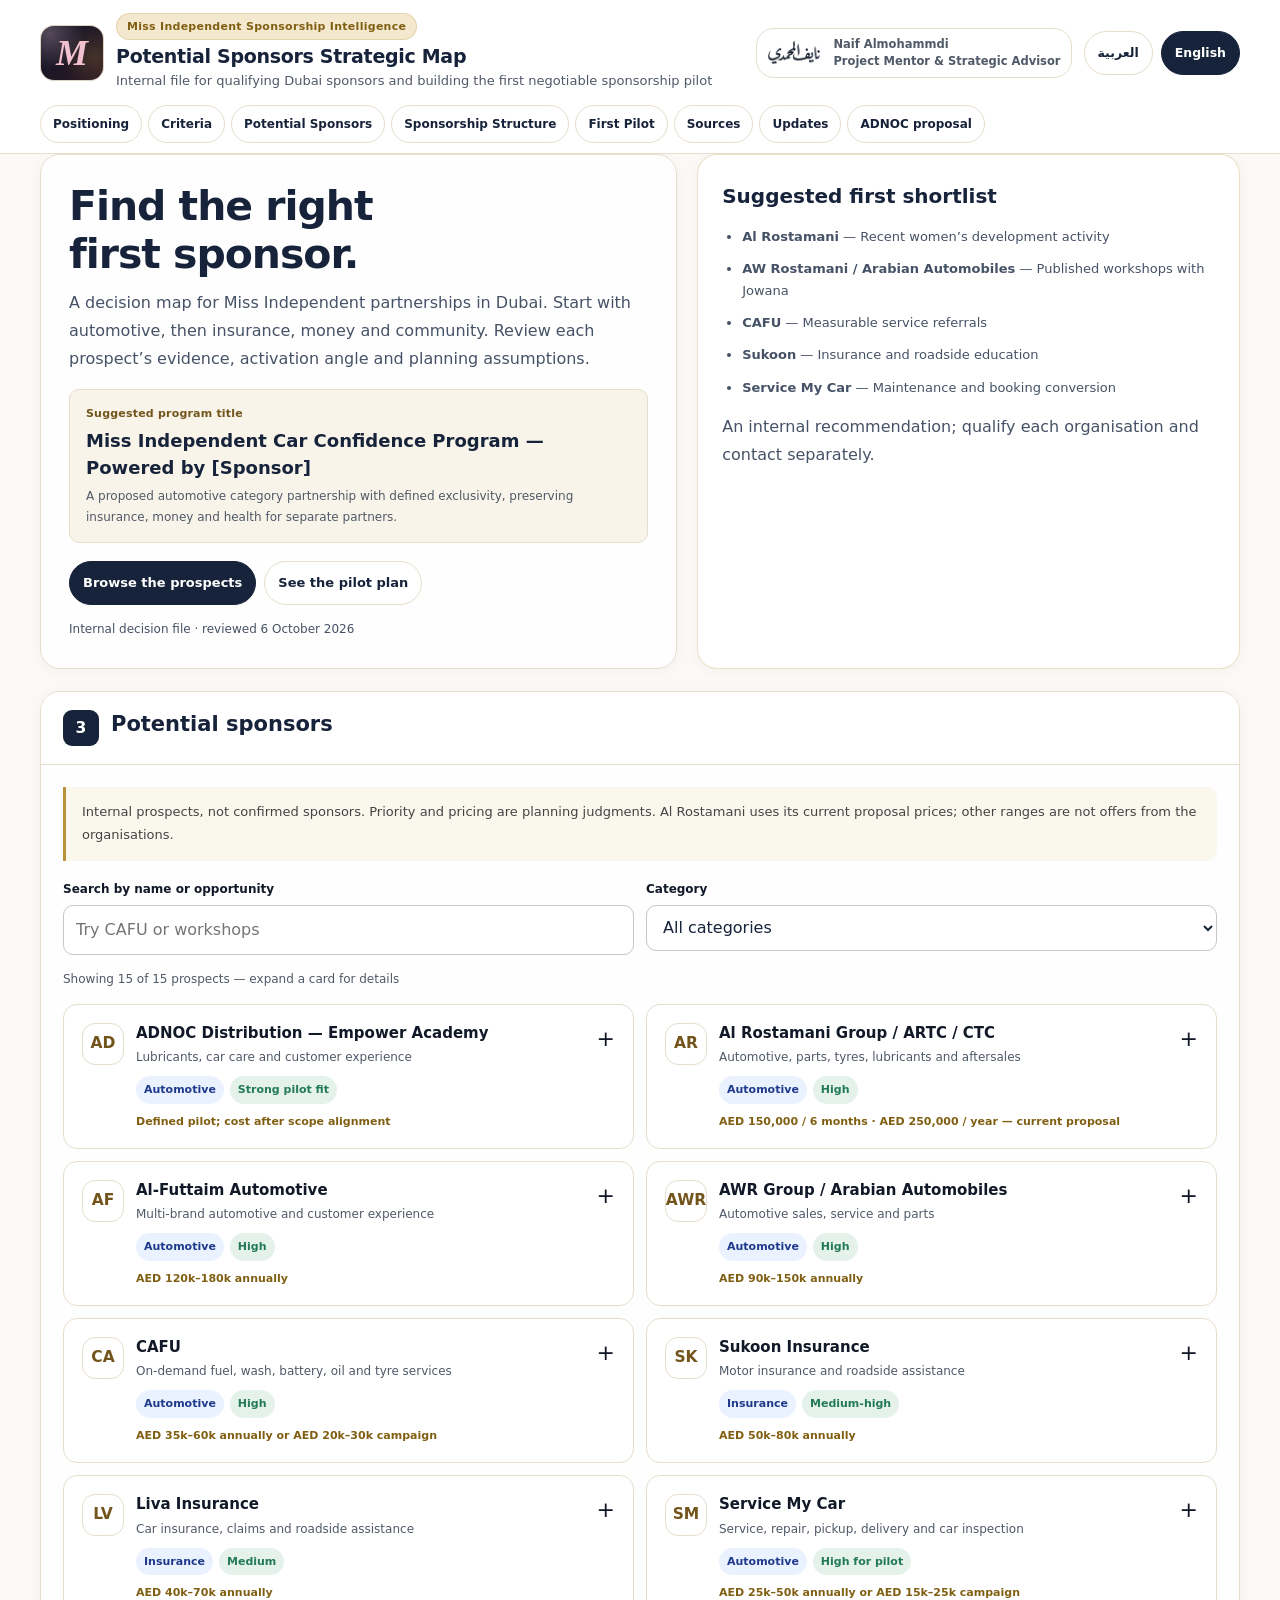
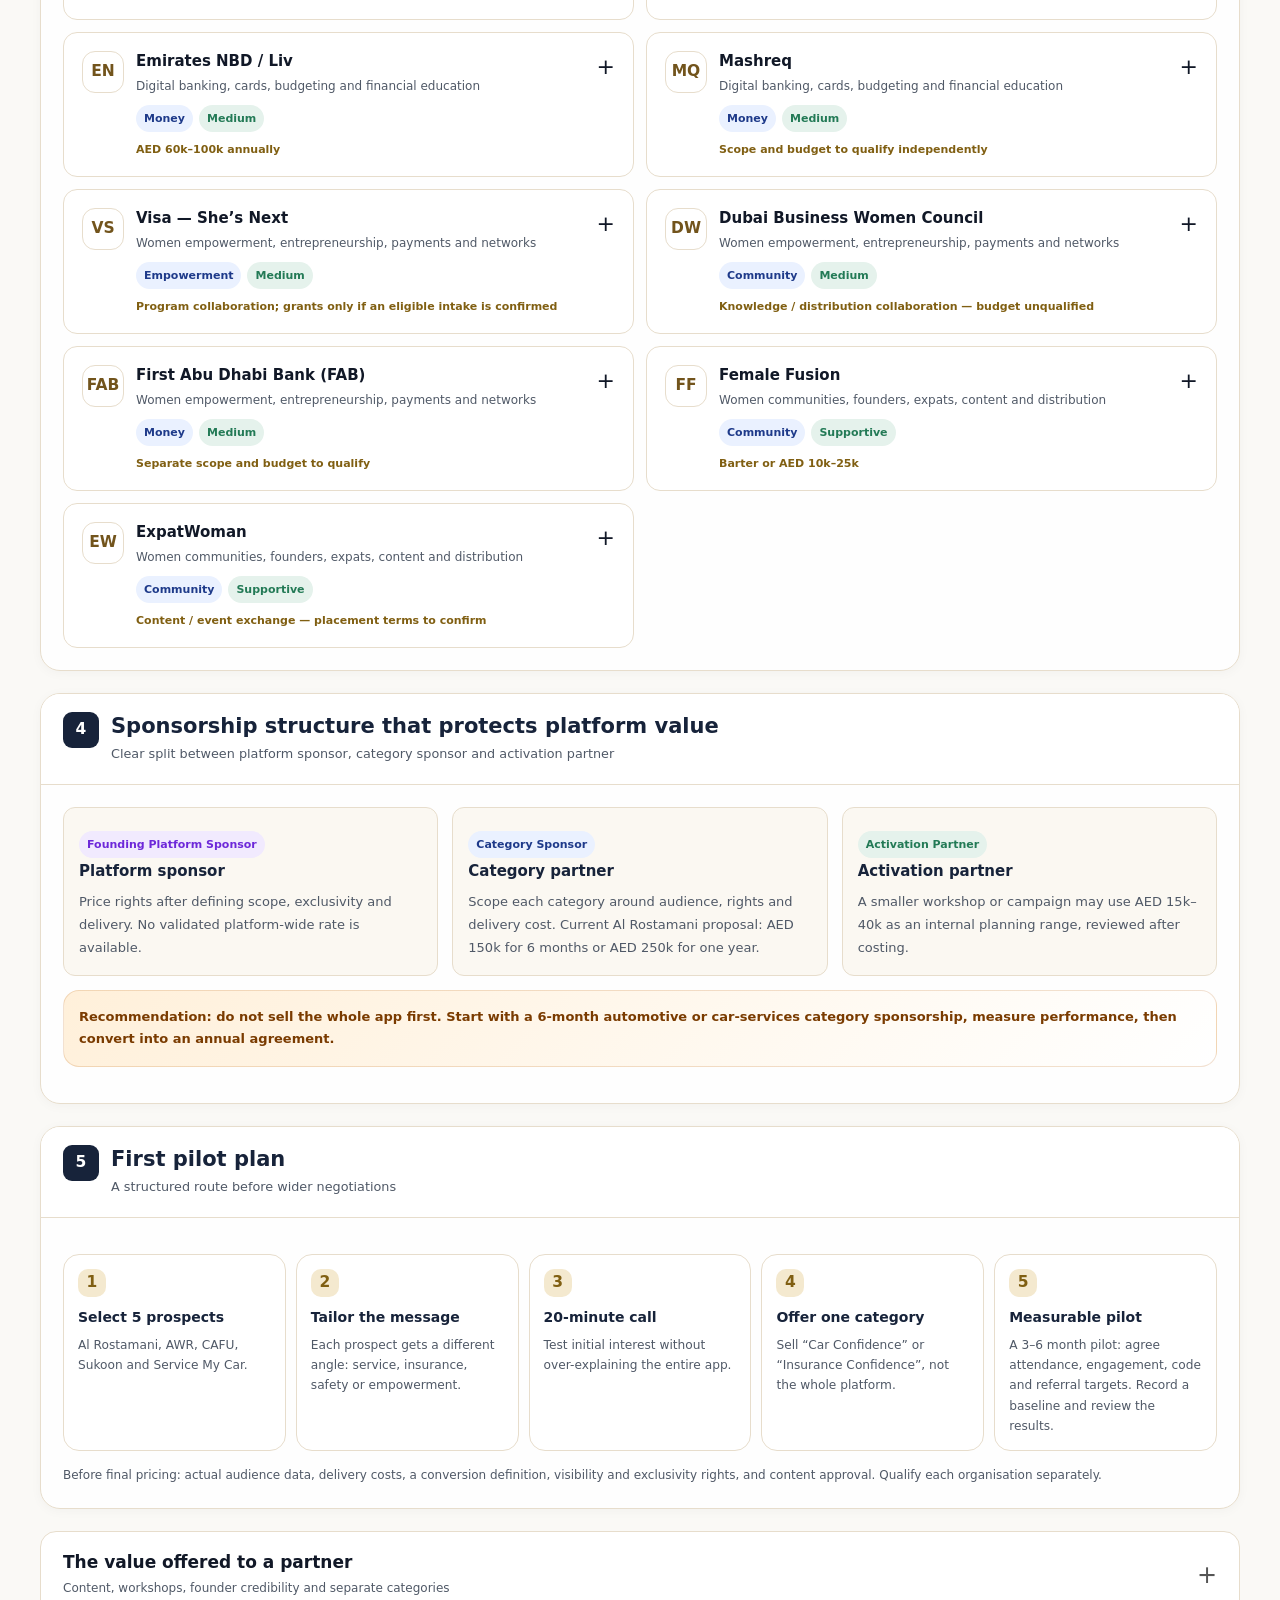
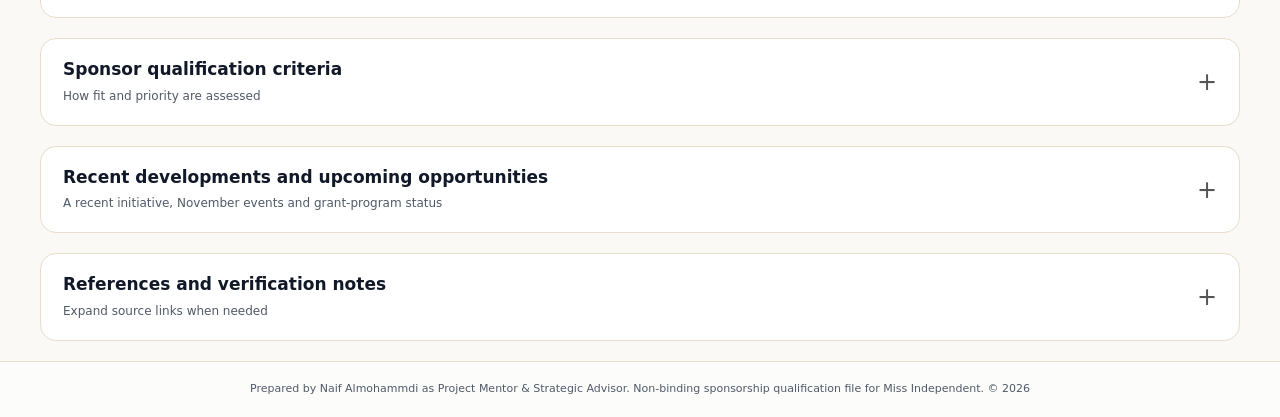
==== commit 6dc6e38d: "Add researched Empower Academy ADNOC proposal and sponsor-map entry" ====
--- a/index.html
+++ b/index.html
@@ -1,96 +1,97 @@
-<!DOCTYPE html>
-
-<html dir="ltr" lang="en">
-<head>
-<meta charset="utf-8"/>
-<meta content="width=device-width, initial-scale=1.0" name="viewport"/>
-<title>Miss Independent | Potential Sponsors Strategic Map</title>
-<meta content="Bilingual internal sponsor qualification map for Miss Independent: criteria, potential Dubai sponsors, strategic fit and proposed ranges." name="description"/>
-<link href="https://fonts.googleapis.com" rel="preconnect"/><link crossorigin="" href="https://fonts.gstatic.com" rel="preconnect"/><link href="https://fonts.googleapis.com/css2?family=IBM+Plex+Sans+Arabic:wght@400;600;700&amp;display=swap" rel="stylesheet"/>
-<style>
-:root{--bg:#F8F5EF;--bg2:#EFE7D9;--surface:#FFFFFF;--surface2:#FBF8F2;--ink:#111827;--navy:#17233A;--navy2:#24314C;--muted:#667085;--line:#E7DDCC;--gold:#B8933B;--gold2:#D9B765;--gold-soft:#F4E9CF;--green:#237A56;--green-soft:#E5F2EC;--red:#B42318;--red-soft:#FDE7E6;--orange:#B85C00;--orange-soft:#FFF0DA;--blue:#1D4ED8;--blue-soft:#EAF1FF;--purple:#6D28D9;--purple-soft:#F1EAFE;--shadow:0 18px 46px rgba(23,35,58,.10);--shadow2:0 7px 20px rgba(23,35,58,.08);--radius:22px;--font:'IBM Plex Sans Arabic',system-ui,-apple-system,BlinkMacSystemFont,sans-serif}
-*{box-sizing:border-box;margin:0;padding:0}html{scroll-behavior:smooth;overflow-x:hidden}body{font-family:var(--font);background:radial-gradient(circle at top right,rgba(216,183,101,.28),transparent 340px),radial-gradient(circle at 12% 7%,rgba(29,78,216,.08),transparent 350px),linear-gradient(180deg,var(--bg),#fbfaf6 36%,var(--bg));color:var(--ink);line-height:1.75;font-size:15.5px;min-height:100vh;overflow-x:hidden;font-variant-numeric:lining-nums tabular-nums}a{color:inherit;text-decoration:none}a:hover{color:#805F12}.wrapper{width:100%;max-width:1240px;margin:0 auto;padding:0 20px}.topbar{position:sticky;top:0;z-index:1000;background:rgba(248,245,239,.94);backdrop-filter:blur(16px);border-bottom:1px solid rgba(184,147,59,.25)}.brand-row{display:flex;align-items:center;gap:14px;padding:12px 0;flex-wrap:wrap}.logo-box{width:126px;height:78px;border-radius:24px;background:linear-gradient(135deg,#111827,#2B1724);border:1px solid rgba(231,221,204,.95);display:flex;align-items:center;justify-content:center;box-shadow:var(--shadow2);flex-shrink:0;position:relative;overflow:hidden}.logo-box:after{content:'';position:absolute;inset:-40%;background:radial-gradient(circle at 30% 30%,rgba(255,203,220,.28),transparent 34%),radial-gradient(circle at 70% 55%,rgba(184,147,59,.22),transparent 34%)}.mi-mark{position:relative;z-index:2;color:#F1C1CF;font-size:48px;line-height:1;font-weight:700;font-family:Georgia,serif;font-style:italic}.brand-text{min-width:280px;flex:1}.kicker{display:inline-flex;gap:8px;align-items:center;font-size:12px;font-weight:700;color:#805F12;background:var(--gold-soft);border:1px solid rgba(184,147,59,.25);border-radius:100px;padding:3px 10px;margin-bottom:4px}.brand-title{font-size:22px;line-height:1.32;color:var(--navy);font-weight:700;letter-spacing:-.3px}.brand-sub{font-size:13px;color:var(--muted);margin-top:1px}.advisor-card{display:flex;align-items:center;gap:12px;background:#fff;border:1px solid var(--line);border-radius:18px;padding:10px 12px;box-shadow:var(--shadow2);min-width:270px}.advisor-logo{width:86px;height:46px;object-fit:contain;display:block}.advisor-card b{display:block;color:var(--navy);font-size:13px;line-height:1.25}.advisor-card span{display:block;color:var(--muted);font-size:11.5px;font-weight:700;line-height:1.45}.quick-actions{display:flex;gap:8px;flex-wrap:wrap;justify-content:flex-end}.btn{border:1px solid var(--line);background:#fff;color:var(--navy);border-radius:999px;padding:9px 13px;font-size:12.5px;font-weight:700;cursor:pointer;transition:.2s;display:inline-flex;align-items:center;gap:7px;white-space:nowrap}.btn:hover{transform:translateY(-1px);box-shadow:var(--shadow2);border-color:rgba(184,147,59,.45)}.btn.primary{background:linear-gradient(135deg,var(--gold),var(--gold2));color:#fff;border-color:rgba(184,147,59,.35)}.nav-chips{display:flex;gap:8px;overflow:auto;padding:0 0 14px;scrollbar-width:none}.nav-chips::-webkit-scrollbar{display:none}.nav-chip{border:1px solid var(--line);background:#fff;color:var(--navy);border-radius:999px;padding:7px 13px;font-size:12px;font-weight:700;white-space:nowrap;transition:.2s}.nav-chip:hover{background:var(--navy);color:#fff;border-color:var(--navy)}main{padding:28px 0 70px}.hero{display:grid;grid-template-columns:1.08fr .92fr;gap:18px;align-items:stretch;margin-bottom:22px}.panel,.method-card,.section{background:rgba(255,255,255,.90);border:1px solid var(--line);border-radius:var(--radius);box-shadow:var(--shadow);position:relative;overflow:hidden}.panel{padding:26px}.panel::before,.section::before{content:'';position:absolute;top:-76px;left:-76px;width:190px;height:190px;background:radial-gradient(circle,rgba(216,183,101,.22),transparent 70%);pointer-events:none}.hero h1{font-size:34px;line-height:1.24;color:var(--navy);font-weight:700;letter-spacing:-.5px;margin-bottom:10px}.hero p{color:#465266;font-size:16px;max-width:840px}.hero-list{display:grid;grid-template-columns:1fr 1fr;gap:10px;margin-top:18px}.hero-item{background:var(--surface2);border:1px solid var(--line);border-radius:15px;padding:13px;font-weight:700;color:var(--navy);font-size:13px}.method-card{background:linear-gradient(135deg,#fff,var(--gold-soft));border:1px solid rgba(184,147,59,.28);padding:22px;height:100%}.method-card h2{font-size:20px;color:var(--navy);margin-bottom:12px}.method-card ul{list-style:none;display:grid;gap:10px}.method-card li{display:flex;gap:9px;align-items:flex-start;color:#465266;font-size:13.5px}.method-card li::before{content:'✓';width:21px;height:21px;border-radius:50%;background:#fff;color:var(--green);font-weight:700;display:inline-flex;align-items:center;justify-content:center;flex-shrink:0;border:1px solid rgba(35,122,86,.16)}.signature-prop{margin-top:18px;background:linear-gradient(135deg,#17233A,#24314C);color:#fff;border-radius:24px;padding:24px;border:1px solid rgba(217,183,101,.35);box-shadow:0 22px 50px rgba(23,35,58,.18);position:relative;overflow:hidden}.signature-prop::after{content:'M';position:absolute;left:22px;bottom:-38px;font-family:Georgia,serif;font-style:italic;font-size:140px;color:rgba(255,255,255,.06);font-weight:700}.signature-prop .label{font-size:12px;color:#D9B765;font-weight:700;margin-bottom:8px;letter-spacing:.2px}.signature-prop .headline{font-size:27px;line-height:1.35;font-weight:700;position:relative;z-index:1}.signature-prop .hint{font-size:13px;color:#D6DCE8;margin-top:8px;position:relative;z-index:1}.section{margin:22px 0;scroll-margin-top:170px}.section-head{padding:20px 22px;border-bottom:1px solid var(--line);display:flex;gap:14px;justify-content:space-between;align-items:flex-start;background:linear-gradient(180deg,#fff,var(--surface2))}.section-title{display:flex;gap:12px;align-items:flex-start}.sec-num{width:36px;height:36px;border-radius:12px;background:var(--navy);color:#fff;font-weight:700;display:flex;align-items:center;justify-content:center;flex-shrink:0;box-shadow:0 6px 12px rgba(23,35,58,.14)}.section h2{font-size:22px;color:var(--navy);line-height:1.35}.section-desc{font-size:12.8px;color:var(--muted);margin-top:3px}.section-body{padding:22px;position:relative;z-index:1}.grid-2{display:grid;grid-template-columns:1fr 1fr;gap:16px}.grid-3{display:grid;grid-template-columns:repeat(3,1fr);gap:14px}.grid-4{display:grid;grid-template-columns:repeat(4,1fr);gap:12px}.mini-card{background:var(--surface2);border:1px solid var(--line);border-radius:16px;padding:15px}.mini-card h3{font-size:15px;color:var(--navy);margin-bottom:7px}.mini-card p{font-size:12.7px;color:var(--muted)}.metric{font-size:29px;color:var(--navy);font-weight:700;line-height:1.15}.callout{background:linear-gradient(135deg,var(--blue-soft),#fff);border:1px solid rgba(29,78,216,.16);border-radius:16px;padding:15px;color:#1e3a8a;font-weight:700;font-size:13.5px;margin:14px 0}.warning{background:linear-gradient(135deg,var(--orange-soft),#fff);border-color:rgba(184,92,0,.18);color:#7A3B00}.good{background:linear-gradient(135deg,var(--green-soft),#fff);border-color:rgba(35,122,86,.18);color:#145c3e}.table-wrap{overflow:auto;border:1px solid var(--line);border-radius:16px;background:#fff}table{width:100%;border-collapse:separate;border-spacing:0;min-width:1180px}th{background:#F4EDDF;color:#5B461B;font-size:12.5px;text-align:right;padding:12px;border-bottom:1px solid var(--line);position:sticky;top:0;z-index:2}td{padding:12px;border-bottom:1px solid #F0E7D8;vertical-align:top;font-size:12.8px;color:var(--navy)}tr:last-child td{border-bottom:none}td:first-child{min-width:260px}.small-muted{font-size:11.5px;color:var(--muted);font-weight:700;margin-top:5px;line-height:1.55}.badge{display:inline-flex;align-items:center;justify-content:center;border-radius:999px;font-weight:700;font-size:11px;padding:4px 8px;white-space:nowrap;margin-top:8px}.low{background:var(--green-soft);color:var(--green)}.medium{background:var(--orange-soft);color:var(--orange)}.high{background:var(--red-soft);color:var(--red)}.blue{background:var(--blue-soft);color:#1e3a8a}.purple{background:var(--purple-soft);color:var(--purple)}.flow{display:grid;grid-template-columns:repeat(5,1fr);gap:10px;margin-top:14px}.flow-step{background:#fff;border:1px solid var(--line);border-radius:16px;padding:14px;min-height:132px;position:relative}.flow-step:not(:last-child)::after{content:'←';position:absolute;left:-17px;top:42%;color:var(--gold);font-weight:700;font-size:22px}.flow-no{width:28px;height:28px;border-radius:10px;background:var(--gold-soft);color:#805F12;display:flex;align-items:center;justify-content:center;font-weight:700;margin-bottom:8px}.flow-step h3{font-size:14px;color:var(--navy);margin-bottom:6px}.flow-step p{font-size:12.2px;color:var(--muted);line-height:1.65}.en{direction:ltr;text-align:left}.en th,.en td{text-align:left}.source-list{display:grid;grid-template-columns:1fr 1fr;gap:9px}.source-item{background:#fff;border:1px solid var(--line);border-radius:14px;padding:12px;font-size:12.5px;color:var(--muted);word-break:break-word}.source-item b{color:var(--navy)}.source-item a{color:#1e3a8a;font-weight:700;text-decoration:underline;text-underline-offset:3px}.footer{border-top:1px solid var(--line);padding:22px 0;color:var(--muted);font-size:11px;text-align:center;background:rgba(255,255,255,.55)}.toast{position:fixed;bottom:20px;left:20px;background:var(--navy);color:#fff;border-radius:14px;padding:12px 14px;box-shadow:var(--shadow);z-index:2000;font-size:12px;font-weight:700;opacity:0;transform:translateY(12px);pointer-events:none;transition:.25s}.toast.show{opacity:1;transform:translateY(0)}.lang-panel[hidden]{display:none}.sponsor-logo{width:42px;height:42px;border-radius:13px;background:#fff;border:1px solid var(--line);display:inline-flex;align-items:center;justify-content:center;font-weight:700;color:var(--gold);box-shadow:var(--shadow2);margin-inline-end:8px;vertical-align:middle}.price-pill{display:inline-flex;border:1px solid rgba(184,147,59,.35);background:var(--gold-soft);color:#805F12;border-radius:999px;padding:5px 10px;font-size:11px;font-weight:700;line-height:1.4}.matrix-note{font-size:12px;color:var(--muted);margin-top:10px}.criteria-strip{display:grid;grid-template-columns:repeat(6,1fr);gap:10px}.criteria{background:#fff;border:1px solid var(--line);border-radius:16px;padding:12px;min-height:112px}.criteria b{display:block;color:var(--navy);font-size:13px;margin-bottom:5px}.criteria span{font-size:12px;color:var(--muted)}@media(max-width:1080px){.hero,.grid-2{grid-template-columns:1fr}.grid-3,.grid-4,.criteria-strip{grid-template-columns:1fr 1fr}.flow{grid-template-columns:1fr 1fr}.flow-step::after{display:none}.quick-actions{width:100%;justify-content:flex-start;margin-top:6px}.source-list{grid-template-columns:1fr}}@media(max-width:640px){body{font-size:14.5px}.wrapper{padding:0 12px}.logo-box{width:104px;height:64px;border-radius:20px}.mi-mark{font-size:40px}.brand-title{font-size:17px}.brand-sub{font-size:12px}.advisor-card{width:100%}.grid-3,.grid-4,.hero-list,.flow,.criteria-strip{grid-template-columns:1fr}.hero h1{font-size:27px}.panel,.method-card,.section-body{padding:16px}.section-head{padding:16px}.signature-prop .headline{font-size:21px}}
-</style>
-<link href="enhancements.css" rel="stylesheet"/><meta content="light" name="color-scheme"/><meta content="2026-10-06" name="last-reviewed"/></head>
-<body class="sponsor-page"><a class="skip-link" data-href-ar="#sponsors" data-href-en="#en-sponsors" href="#en-sponsors"><span data-i18n="en" lang="en">Skip to content</span><span data-i18n="ar" hidden="" lang="ar-SA">انتقلي إلى المحتوى</span></a>
-<div class="topbar"><div class="wrapper"><div class="brand-row"><div class="logo-box"><div class="mi-mark">M</div></div><div class="brand-text"><div class="kicker">Miss Independent Sponsorship Intelligence</div><div class="brand-title"><span data-i18n="ar" hidden="" lang="ar-SA">خريطة الرعاة المحتملين</span><span data-i18n="en" lang="en">Potential Sponsors Strategic Map</span></div><div class="brand-sub"><span data-i18n="ar" hidden="" lang="ar-SA">مستند داخلي لتأهيل الجهات الراعية في دبي وبناء أول بايلوت رعاية قابل للتفاوض</span><span data-i18n="en" lang="en">Internal file for qualifying Dubai sponsors and building the first negotiable sponsorship pilot</span></div></div><div class="advisor-card"><img alt="Naif Almohammdi logo" class="advisor-logo" decoding="async" height="213" src="assets/logo-3450a2649e57.webp" width="459"/><div><b><span data-i18n="ar" hidden="" lang="ar-SA">نايف المحمدي</span><span data-i18n="en" lang="en">Naif Almohammdi</span></b><span><span data-i18n="ar" hidden="" lang="ar-SA">مرشد وموجه للمشروع</span><span data-i18n="en" lang="en">Project Mentor &amp; Strategic Advisor</span></span></div></div><div class="quick-actions"><button aria-pressed="false" class="btn" data-lang-btn="ar" lang="ar-SA" onclick="showLang('ar')">العربية</button><button aria-pressed="true" class="btn primary" data-lang-btn="en" lang="en" onclick="showLang('en')">English</button></div></div><div class="nav-chips"><a class="nav-chip" data-nav-base="positioning" href="#en-positioning"><span data-i18n="ar" hidden="" lang="ar-SA">التموضع</span><span data-i18n="en" lang="en">Positioning</span></a><a class="nav-chip" data-nav-base="criteria" href="#en-criteria"><span data-i18n="ar" hidden="" lang="ar-SA">المعايير</span><span data-i18n="en" lang="en">Criteria</span></a><a class="nav-chip" data-nav-base="sponsors" href="#en-sponsors"><span data-i18n="ar" hidden="" lang="ar-SA">الرعاة المحتملون</span><span data-i18n="en" lang="en">Potential Sponsors</span></a><a class="nav-chip" data-nav-base="packages" href="#en-packages"><span data-i18n="ar" hidden="" lang="ar-SA">هيكل الرعاية</span><span data-i18n="en" lang="en">Sponsorship Structure</span></a><a class="nav-chip" data-nav-base="next" href="#en-next"><span data-i18n="ar" hidden="" lang="ar-SA">التجربة الأولى</span><span data-i18n="en" lang="en">First Pilot</span></a><a class="nav-chip" data-nav-base="sources" href="#en-sources"><span data-i18n="ar" hidden="" lang="ar-SA">المصادر</span><span data-i18n="en" lang="en">Sources</span></a><a class="nav-chip" data-nav-base="updates" href="#en-updates"><span data-i18n="ar" hidden="" lang="ar-SA">المستجدات</span><span data-i18n="en" lang="en">Updates</span></a></div></div></div>
-<main class="wrapper">
-<section class="lang-panel" data-lang="ar" dir="rtl" hidden="" lang="ar-SA">
-<div class="hero"><div class="panel"><h1>اختاري الشريك الأنسب للتجربة الأولى.</h1><p>خريطة قرار مختصرة لشركاء Miss Independent في دبي. نبدأ بالسيارات، ثم التأمين والمال والمجتمع، مع فصل أدلة الملاءمة عن مقترحات التفعيل والتسعير.</p><div class="signature-prop"><div class="label">صيغة برنامج مقترحة</div><div class="headline">Miss Independent Car Confidence Program — Powered by [Sponsor]</div><div class="hint">رعاية فئة السيارات مع تحديد الحصرية، وحفظ استقلال فئات التأمين والمال والصحة. العنوان هنا صيغة مقترحة للتموضع.</div></div><div class="hero-actions"><a class="btn primary" href="#sponsors">تصفّحي الجهات</a><a class="btn" href="#next">خطة التجربة</a></div><p class="review-note">ملف قرار داخلي · مراجعة 6 أكتوبر 2026</p></div><div class="method-card"><h2>قائمة البداية المقترحة</h2><ul><li><b>Al Rostamani</b> — مبادرة حديثة لتطوير المرأة</li><li><b>AW Rostamani / Arabian Automobiles</b> — ورش سابقة مع جوانا</li><li><b>CAFU</b> — خدمات وأكواد قابلة للقياس</li><li><b>Sukoon</b> — تبسيط التأمين ومساعدة الطريق</li><li><b>Service My Car</b> — حجوزات وتجربة صيانة</li></ul><p class="status-note">الترتيب اجتهاد داخلي؛ تواصل منفصل وتأهيل مستقل لكل جهة.</p></div></div><section class="section" id="sponsors"><div class="section-head"><div class="section-title"><div class="sec-num">3</div><div><h2>الرعاة المحتملون</h2></div></div></div><div class="section-body"><p class="decision-note">ترشيحات داخلية وليست رعايات مؤكدة. الأولوية والتسعير اجتهادات تخطيطية. أسعار الرستماني تطابق عرضه الحالي؛ بقية النطاقات ليست عروضًا من الجهات.</p><form class="sponsor-tools" role="search"><label class="field"><span>ابحثي باسم الجهة أو الفرصة</span><input aria-label="ابحثي باسم الجهة أو الفرصة" placeholder="مثل CAFU أو ورش" type="search"/></label><label class="field"><span>الفئة</span><select aria-label="الفئة"><option value="all">كل الفئات</option><option value="automotive">السيارات</option><option value="insurance">التأمين</option><option value="money">المال</option><option value="empowerment">التمكين</option><option value="community">المجتمع</option></select></label></form><p aria-live="polite" class="results-status" role="status">14 جهة — افتحي البطاقة لقراءة التفاصيل</p><div class="sponsor-grid"><details class="sponsor-card" data-category="automotive"><summary><span aria-hidden="true" class="sponsor-logo">AR</span><span><span class="prospect-name">Al Rostamani Group / ARTC / CTC</span><span class="prospect-sector">سيارات، قطع، زيوت، إطارات وخدمات ما بعد البيع</span><span class="prospect-meta"><span class="badge blue">السيارات</span><span class="badge low">عالي</span></span><span class="price-pill" dir="auto">150,000 AED / 6 أشهر · 250,000 AED / سنة — أسعار العرض الحالي</span></span></summary><div class="prospect-detail"><h3>دليل الملاءمة</h3><p>ملاءمة منشورة: ARTC توزع Suzuki وCitroën، وCTC توفر قطع الغيار وشبكة الخدمة. مبادرة تطوير المرأة المنشورة في 21 سبتمبر 2026 توفر مدخلًا لورش الموظفات والتوعية المجتمعية. المجموعة مختلفة عن AW Rostamani.</p><h3>مصلحة الجهة</h3><p>زيادة الثقة بالعلامات، رفع زيارات الصالات ومراكز الخدمة، إبراز الاستدامة والمسؤولية المجتمعية بصورة عملية، والوصول إلى شريحة نسائية تقرر أو تؤثر في شراء وصيانة السيارة.</p><h3>صيغة التفعيل المقترحة</h3><p>شراكة ثقة في السيارة وفق عرض الرستماني الحالي، مع ظهور تعليمي وورش ونطاق تنفيذ متفق عليه. أي ظهور في المتاجر يخضع لإمكانات التطبيق وسياسات المتجر.</p><a href="https://alrostamanigroup.ae/" rel="noopener noreferrer" target="_blank">موقع الجهة</a> <a href="https://alrostamanigroup.ae/en/" rel="noopener noreferrer" target="_blank">دليل منشور</a></div></details><details class="sponsor-card" data-category="automotive"><summary><span aria-hidden="true" class="sponsor-logo">AF</span><span><span class="prospect-name">Al-Futtaim Automotive</span><span class="prospect-sector">مجموعة سيارات متعددة العلامات وتجربة عملاء واسعة</span><span class="prospect-meta"><span class="badge blue">السيارات</span><span class="badge low">عالي</span></span><span class="price-pill" dir="auto">120k–180k درهم سنويًا</span></span></summary><div class="prospect-detail"><h3>دليل الملاءمة</h3><p>ملاءمة في التعليم والسلامة والتنقل. حملة Summer Without Accidents المذكورة في المراجع سابقة قديمة من 2017؛ ليست حملة رعاية جارية مثبتة.</p><h3>مصلحة الجهة</h3><p>ربط العلامات بمفاهيم السلامة والثقة والقيادة المسؤولة، دعم أهداف الاستدامة والتنقل، وتحويل المحتوى التعليمي إلى زيارات وتجارب قيادة وخدمات ما بعد البيع.</p><h3>صيغة التفعيل المقترحة</h3><p>اقتراح: محتوى سلامة وورش في مراكز الخدمة، مع اختيار العلامة والفريق المختص بعد التحقق من المحفظة الحالية.</p><a href="https://www.alfuttaim.com/" rel="noopener noreferrer" target="_blank">موقع الجهة</a> </div></details><details class="sponsor-card" data-category="automotive"><summary><span aria-hidden="true" class="sponsor-logo">AWR</span><span><span class="prospect-name">AWR Group / Arabian Automobiles</span><span class="prospect-sector">سيارات، خدمات وقطع عبر Nissan / INFINITI / Renault وغيرها</span><span class="prospect-meta"><span class="badge blue">السيارات</span><span class="badge low">عالي</span></span><span class="price-pill" dir="auto">90k–150k درهم سنويًا</span></span></summary><div class="prospect-detail"><h3>دليل الملاءمة</h3><p>نشرت Arabian Automobiles ورشة ثانية للنساء بالشراكة مع Girls Mechanic Team، وذكرت جوانا برغان. هذه سابقة عملية للتواصل الدافئ مع AW Rostamani، ولا تثبت رعاية التطبيق أو علاقة بمجموعة الرستماني الأخرى.</p><h3>مصلحة الجهة</h3><p>تحويل مبادرات المرأة من فعالية داخلية أو موسمية إلى منصة مستمرة، دعم الثقة بالعلامة، وزيادة ارتباط الجمهور النسائي بمراكز الخدمة والقيادة الآمنة.</p><h3>صيغة التفعيل المقترحة</h3><p>راعي ورش وتجربة: برنامج صيانة عملي للنساء، محتوى فيديو قصير، تفعيل في مراكز الخدمة، عروض فحص، وامتداد طبيعي لقصة جوانا مع ورش السيارات.</p><a href="https://www.awrgroup.com/automotive" rel="noopener noreferrer" target="_blank">موقع الجهة</a> <a href="https://www.linkedin.com/posts/arabian-automobiles_arabianautomobiles-weareawr-nissandxb-activity-7331220528831074305-VpZC" rel="noopener noreferrer" target="_blank">دليل منشور</a></div></details><details class="sponsor-card" data-category="automotive"><summary><span aria-hidden="true" class="sponsor-logo">CA</span><span><span class="prospect-name">CAFU</span><span class="prospect-sector">خدمات سيارة متنقلة: وقود، غسيل، بطارية، زيت، إطارات</span><span class="prospect-meta"><span class="badge blue">السيارات</span><span class="badge low">عالي</span></span><span class="price-pill" dir="auto">35k–60k درهم سنويًا أو حملة 20k–30k</span></span></summary><div class="prospect-detail"><h3>دليل الملاءمة</h3><p>خدمات متنقلة وصفحة شراكات منشورة تدعمان اختبار الإحالات والأكواد. سرعة التحويل فرضية تحتاج اختبارًا؛ والشراكات السابقة ليست تعهدًا برعاية التطبيق.</p><h3>مصلحة الجهة</h3><p>اكتساب مستخدمات جديدات، زيادة الطلبات عبر الأكواد، تثبيت صورة “الخدمة التي تنقذك وقت الحاجة”، وربط الراحة اليومية بالسلامة.</p><h3>صيغة التفعيل المقترحة</h3><p>اقتراح: أكواد قابلة للتتبع ومحتوى تعليمي، مع تحديد خدمة الورش وتواترها بعد موافقة الشريك.</p><a href="https://www.cafu.com/" rel="noopener noreferrer" target="_blank">موقع الجهة</a> </div></details><details class="sponsor-card" data-category="insurance"><summary><span aria-hidden="true" class="sponsor-logo">SK</span><span><span class="prospect-name">Sukoon Insurance</span><span class="prospect-sector">تأمين مركبات ومساعدة طريق</span><span class="prospect-meta"><span class="badge blue">التأمين</span><span class="badge low">متوسط عالي</span></span><span class="price-pill" dir="auto">50k–80k درهم سنويًا</span></span></summary><div class="prospect-detail"><h3>دليل الملاءمة</h3><p>برنامج مساعدة طريق منشور على مدار الساعة. الخدمة والتغطية والحدود تختلف بحسب الخطة؛ سجل حملات السلامة السابق دليل ملاءمة وليس التزامًا جديدًا.</p><h3>مصلحة الجهة</h3><p>تبسيط التأمين للجمهور، رفع الثقة في وقت المطالبات، بيع وثائق ومساعدة طريق، وتقديم التأمين كقرار حماية لا كمنتج معقد.</p><h3>صيغة التفعيل المقترحة</h3><p>راعي التأمين: سلسلة “افهمي وثيقتك”، دليل مطالبات مبسط، CTA للحصول على عرض تأمين، وظهور في محتوى السلامة والطوارئ.</p><a href="https://www.sukoon.com/" rel="noopener noreferrer" target="_blank">موقع الجهة</a> <a href="https://www.sukoon.com/car-insurance/assistance-programme" rel="noopener noreferrer" target="_blank">دليل منشور</a></div></details><details class="sponsor-card" data-category="insurance"><summary><span aria-hidden="true" class="sponsor-logo">LV</span><span><span class="prospect-name">Liva Insurance</span><span class="prospect-sector">تأمين سيارة، مطالبات ومساعدة طريق</span><span class="prospect-meta"><span class="badge blue">التأمين</span><span class="badge low">متوسط</span></span><span class="price-pill" dir="auto">40k–70k درهم سنويًا</span></span></summary><div class="prospect-detail"><h3>دليل الملاءمة</h3><p>تعاون Liva وSalik للتجديد الرقمي منشور في 5 ديسمبر 2025. يوفر سابقة لتصميم رحلة إحالة تعليمية بموافقة المستخدمات، ولا يثبت ميزانية رعاية متاحة.</p><h3>مصلحة الجهة</h3><p>تسهيل شراء وتجديد التأمين، دعم القنوات الرقمية، وتقليل رهبة المطالبات والتغطيات لدى السائقات الجدد والمقيمات.</p><h3>صيغة التفعيل المقترحة</h3><p>شريك تأمين: محتوى تبسيط المطالبات، عروض تجديد، ربط مع أسئلة المجتمع، وظهور داخل قسم المال/السيارة حسب الحملة.</p><a href="https://www.livainsurance.ae/" rel="noopener noreferrer" target="_blank">موقع الجهة</a> <a href="https://www.livainsurance.ae/news/within-one-year-strategic-collaboration-liva-salik-empowers-13-million-drivers-through" rel="noopener noreferrer" target="_blank">دليل منشور</a></div></details><details class="sponsor-card" data-category="automotive"><summary><span aria-hidden="true" class="sponsor-logo">SM</span><span><span class="prospect-name">Service My Car</span><span class="prospect-sector">صيانة، إصلاح، استلام وتسليم، فحص سيارة</span><span class="prospect-meta"><span class="badge blue">السيارات</span><span class="badge low">عالي للتجربة</span></span><span class="price-pill" dir="auto">25k–50k درهم سنويًا أو حملة 15k–25k</span></span></summary><div class="prospect-detail"><h3>دليل الملاءمة</h3><p>خدمات صيانة وفحص واستلام وتسليم منشورة. ملاءمة تجارية قابلة للاختبار بالحجوزات؛ استعداد الرعاية النسائية يحتاج تحققًا مباشرًا.</p><h3>مصلحة الجهة</h3><p>حجوزات فعلية، بناء ثقة، محتوى يشرح الصيانة، وتحويل المستخدم من قلق إلى طلب خدمة.</p><h3>صيغة التفعيل المقترحة</h3><p>راعي الصيانة: فحص أولي للمستخدمات، محتوى “اسألي قبل الإصلاح”، عروض خدمة، ونموذج تحويل مباشر من التطبيق إلى الحجز.</p><a href="https://servicemycar.com/uae" rel="noopener noreferrer" target="_blank">موقع الجهة</a> </div></details><details class="sponsor-card" data-category="money"><summary><span aria-hidden="true" class="sponsor-logo">EN</span><span><span class="prospect-name">Emirates NBD / Liv</span><span class="prospect-sector">بنوك رقمية، بطاقات، ميزانية وتثقيف مالي</span><span class="prospect-meta"><span class="badge blue">المال</span><span class="badge low">متوسط</span></span><span class="price-pill" dir="auto">60k–100k درهم سنويًا</span></span></summary><div class="prospect-detail"><h3>دليل الملاءمة</h3><p>ورشة تثقيف مالي منشورة في 2024 شاركت فيها أكثر من 200 امرأة. يُحدد فريق Emirates NBD أو Liv الأنسب قبل التواصل.</p><h3>مصلحة الجهة</h3><p>تعزيز التثقيف المالي، اكتساب عملاء جدد، ربط الحسابات والبطاقات بالثقة اليومية، وخدمة شريحة النساء المستقلات والمقيمات.</p><h3>صيغة التفعيل المقترحة</h3><p>راعي المال: أدوات ميزانية مبسطة، محتوى “أول ميزانية”، ورش مالية قصيرة، CTA لمنتج بنكي مناسب، دون خلطه مع فئة السيارات.</p><a href="https://www.emiratesnbd.com/en/corporate-social-responsibility/financial-literacy" rel="noopener noreferrer" target="_blank">موقع الجهة</a> <a href="https://www.emiratesnbd.com/en/about-emirates-nbd/community-engagement/financial-inclusion" rel="noopener noreferrer" target="_blank">دليل منشور</a></div></details><details class="sponsor-card" data-category="money"><summary><span aria-hidden="true" class="sponsor-logo">MQ</span><span><span class="prospect-name">Mashreq</span><span class="prospect-sector">بنوك رقمية، بطاقات، ميزانية وتثقيف مالي</span><span class="prospect-meta"><span class="badge blue">المال</span><span class="badge low">متوسط</span></span><span class="price-pill" dir="auto">نطاق مستقل بعد التحقق من الاهتمام</span></span></summary><div class="prospect-detail"><h3>دليل الملاءمة</h3><p>لدى Mashreq مواد تعليم وتوعية مالية منشورة؛ يُقيّم كجهة مستقلة عن Emirates NBD، مع التحقق من اهتمامه وميزانيته مباشرة.</p><h3>مصلحة الجهة</h3><p>تعزيز التثقيف المالي، اكتساب عملاء جدد، ربط الحسابات والبطاقات بالثقة اليومية، وخدمة شريحة النساء المستقلات والمقيمات.</p><h3>صيغة التفعيل المقترحة</h3><p>راعي المال: أدوات ميزانية مبسطة، محتوى “أول ميزانية”، ورش مالية قصيرة، CTA لمنتج بنكي مناسب، دون خلطه مع فئة السيارات.</p><a href="https://www.mashreq.com/en/uae/customer-care/consumer-education-awareness/" rel="noopener noreferrer" target="_blank">موقع الجهة</a> </div></details><details class="sponsor-card" data-category="empowerment"><summary><span aria-hidden="true" class="sponsor-logo">VS</span><span><span class="prospect-name">Visa — She’s Next</span><span class="prospect-sector">تمكين، ريادة أعمال، مدفوعات وشبكات نسائية</span><span class="prospect-meta"><span class="badge blue">التمكين</span><span class="badge low">متوسط</span></span><span class="price-pill" dir="auto">تعاون/منح فقط عند إعلان دورة وأهلية ساريتين</span></span></summary><div class="prospect-detail"><h3>دليل الملاءمة</h3><p>البرنامج الإماراتي المرتبط انتهى في 2023؛ برامج الدول الأخرى لا تثبت فتح باب إماراتي في 2026. يمكن استكشاف تعاون تمكين ومدفوعات.</p><h3>مصلحة الجهة</h3><p>إبراز أثر ملموس على النساء، دعم ريادة الأعمال، وتوسيع شبكة المدفوعات الرقمية لدى فئة نسائية نشطة.</p><h3>صيغة التفعيل المقترحة</h3><p>شريك تمكين: فعالية مشتركة، محتوى ريادة ومال، فرص توجيه، وربط Miss Independent بمنظومة نسائية موثوقة في دبي.</p><a href="https://www.visa.com/en-ae/business/programs/shes-next" rel="noopener noreferrer" target="_blank">موقع الجهة</a> <a href="https://www.visa.com/en-ae/business/programs/shes-next" rel="noopener noreferrer" target="_blank">دليل منشور</a></div></details><details class="sponsor-card" data-category="community"><summary><span aria-hidden="true" class="sponsor-logo">DW</span><span><span class="prospect-name">Dubai Business Women Council</span><span class="prospect-sector">تمكين، ريادة أعمال، مدفوعات وشبكات نسائية</span><span class="prospect-meta"><span class="badge blue">المجتمع</span><span class="badge low">متوسط</span></span><span class="price-pill" dir="auto">تعاون معرفي/توزيع — الميزانية تحتاج تأهيلًا</span></span></summary><div class="prospect-detail"><h3>دليل الملاءمة</h3><p>شبكة نسائية مهنية في دبي؛ تُعامل كشريك معرفة وتوزيع محتمل، لا كجهة تمويل نقدي مؤكدة.</p><h3>مصلحة الجهة</h3><p>إبراز أثر ملموس على النساء، دعم ريادة الأعمال، وتوسيع شبكة المدفوعات الرقمية لدى فئة نسائية نشطة.</p><h3>صيغة التفعيل المقترحة</h3><p>اقتراح: ورشة ومحتوى توعية وإحالات للشبكة، بعد موافقة الجهة.</p><a href="https://www.dbwc.ae/" rel="noopener noreferrer" target="_blank">موقع الجهة</a> </div></details><details class="sponsor-card" data-category="money"><summary><span aria-hidden="true" class="sponsor-logo">FAB</span><span><span class="prospect-name">First Abu Dhabi Bank (FAB)</span><span class="prospect-sector">تمكين، ريادة أعمال، مدفوعات وشبكات نسائية</span><span class="prospect-meta"><span class="badge blue">المال</span><span class="badge low">متوسط</span></span><span class="price-pill" dir="auto">نطاق وميزانية مستقلان بعد التأهيل</span></span></summary><div class="prospect-detail"><h3>دليل الملاءمة</h3><p>الشراكة الإماراتية السابقة مع She’s Next دليل تاريخي. تُؤهل FAB كجهة مستقلة مع التحقق من الفريق والبرنامج الحالي.</p><h3>مصلحة الجهة</h3><p>إبراز أثر ملموس على النساء، دعم ريادة الأعمال، وتوسيع شبكة المدفوعات الرقمية لدى فئة نسائية نشطة.</p><h3>صيغة التفعيل المقترحة</h3><p>اقتراح: ورشة تثقيف مالي أو تمكين ريادي، مع مراجعة الفريق المختص للمحتوى.</p><a href="https://www.bankfab.com/en-ae" rel="noopener noreferrer" target="_blank">موقع الجهة</a> </div></details><details class="sponsor-card" data-category="community"><summary><span aria-hidden="true" class="sponsor-logo">FF</span><span><span class="prospect-name">Female Fusion</span><span class="prospect-sector">مجتمعات نسائية، مؤسسات، وافدات، محتوى وتوزيع</span><span class="prospect-meta"><span class="badge blue">المجتمع</span><span class="badge low">داعم</span></span><span class="price-pill" dir="auto">تبادل منفعة أو 10k–25k درهم</span></span></summary><div class="prospect-detail"><h3>دليل الملاءمة</h3><p>صفحة تعاون ورعاية منشورة. الأرقام السابقة عن حجم المجتمع لا تُستخدم كأساس للوصول قبل طلب بيانات حديثة ومؤرخة.</p><h3>مصلحة الجهة</h3><p>محتوى عالي الجودة لجمهورهم، فعاليات مشتركة، وتبادل جمهور مع مشروع جديد قريب من احتياج النساء اليومي.</p><h3>صيغة التفعيل المقترحة</h3><p>شركاء توزيع ومجتمع: نشر محتوى، فعالية تعريفية، دعوات للمجتمع، وتغذية راجعة مبكرة من جمهور دبي.</p><a href="https://www.femalefusionnetwork.com/collaborate" rel="noopener noreferrer" target="_blank">موقع الجهة</a> </div></details><details class="sponsor-card" data-category="community"><summary><span aria-hidden="true" class="sponsor-logo">EW</span><span><span class="prospect-name">ExpatWoman</span><span class="prospect-sector">مجتمعات نسائية، مؤسسات، وافدات، محتوى وتوزيع</span><span class="prospect-meta"><span class="badge blue">المجتمع</span><span class="badge low">داعم</span></span><span class="price-pill" dir="auto">تبادل محتوى/فعالية — شروط النشر تحتاج تحققًا</span></span></summary><div class="prospect-detail"><h3>دليل الملاءمة</h3><p>منصة محتوى موجهة للوافدات. تُؤهل كشريك إعلامي مستقل مع طلب حجم الوصول وشروط النشر الحالية.</p><h3>مصلحة الجهة</h3><p>محتوى عالي الجودة لجمهورهم، فعاليات مشتركة، وتبادل جمهور مع مشروع جديد قريب من احتياج النساء اليومي.</p><h3>صيغة التفعيل المقترحة</h3><p>شركاء توزيع ومجتمع: نشر محتوى، فعالية تعريفية، دعوات للمجتمع، وتغذية راجعة مبكرة من جمهور دبي.</p><a href="https://www.expatwoman.com/" rel="noopener noreferrer" target="_blank">موقع الجهة</a> </div></details></div><p class="empty-state" hidden="">لا توجد نتائج. جرّبي اسمًا آخر أو اختاري كل الفئات.</p></div></section><section class="section" id="packages"><div class="section-head"><div class="section-title"><div class="sec-num">4</div><div><h2>هيكل رعاية يحافظ على قيمة المنصة</h2><div class="section-desc">تقسيم واضح بين الراعي العام، راعي الفئة، وشريك التفعيل</div></div></div></div><div class="section-body">
-<div class="grid-3">
-<div class="mini-card"><span class="badge purple">راعي مؤسس عام</span><h3>Platform Sponsor</h3><p>سعّري الحقوق بعد تحديد النطاق والحصرية والتسليم. لا يوجد سعر موحد مثبت للمنصة.</p></div>
-<div class="mini-card"><span class="badge blue">راعي فئة</span><h3>Category Sponsor</h3><p>نطاق مستقل لكل فئة، حسب جمهورها وحقوقها والتكاليف. عرض الرستماني الحالي: 150 ألف درهم لستة أشهر أو 250 ألفًا لسنة.</p></div>
-<div class="mini-card"><span class="badge low">شريك تفعيل</span><h3>Activation Partner</h3><p>الورش والحملات الصغيرة يمكن أن تبدأ بنطاق 15–40 ألف درهم كتقدير تخطيطي فقط، يُراجع بعد احتساب التكلفة.</p></div>
-</div>
-<div class="callout warning">التوصية: لا نبيع كامل التطبيق في البداية. نبدأ برعاية فئة السيارات أو خدمات السيارة لمدة 6 أشهر، ونقيس النتائج قبل تحويلها إلى عقد سنوي.</div>
-</div></section><section class="section" id="next"><div class="section-head"><div class="section-title"><div class="sec-num">5</div><div><h2>خطة التجربة الأولى</h2><div class="section-desc">إجراء منظم قبل الدخول في مفاوضات موسعة</div></div></div></div><div class="section-body"><div class="flow"><div class="flow-step"><div class="flow-no">1</div><h3>اختيار 5 جهات</h3><p>Al Rostamani، AWR، CAFU، Sukoon، Service My Car.</p></div><div class="flow-step"><div class="flow-no">2</div><h3>تخصيص الرسالة</h3><p>كل جهة تحصل على زاوية مختلفة حسب مصلحتها: خدمة، تأمين، سلامة أو تمكين.</p></div><div class="flow-step"><div class="flow-no">3</div><h3>اتصال 20 دقيقة</h3><p>اختبار اهتمام أولي، لا شرح كامل لكل تفاصيل التطبيق.</p></div><div class="flow-step"><div class="flow-no">4</div><h3>عرض فئة واحدة</h3><p>نبيع “Car Confidence” أو “Insurance Confidence” لا المنصة كاملة.</p></div><div class="flow-step"><div class="flow-no">5</div><h3>بايلوت قابل للقياس</h3><p>تجربة 3–6 أشهر: أهداف متفق عليها للحضور والتفاعل والأكواد والإحالات. اجمعي خط أساس ثم راجعي النتائج.</p></div></div><p class="status-note">قبل التسعير النهائي: بيانات الجمهور الفعلي، تكلفة التنفيذ، تعريف التحويل، حقوق الظهور والحصرية، وموافقة المحتوى. تواصل مستقل لكل جهة.</p></div></section><details class="disclosure"><summary><span class="summary-copy"><span class="summary-title">القيمة المقدمة للشريك</span><span class="summary-hint">محتوى وورش وقصة مؤسسة وفئات مستقلة</span></span></summary><section class="section" id="positioning"><div class="section-head"><div class="section-title"><div class="sec-num">1</div><div><h2>ما الذي نعرضه على الراعي؟</h2><div class="section-desc">صياغة القيمة قبل الدخول في أسماء الشركات</div></div></div></div><div class="section-body"><div class="grid-4"><div class="mini-card"><div class="metric">01</div><h3>منصة ثقة</h3><p>محتوى عملي يقلل خوف المرأة من السيارة، المال، التأمين والقرارات اليومية.</p></div><div class="mini-card"><div class="metric">02</div><h3>تفعيل واقعي</h3><p>ورش صيانة، سلامة، تأمين وميزانية يمكن تنفيذها داخل دبي وربطها بالمحتوى.</p></div><div class="mini-card"><div class="metric">03</div><h3>قصة مؤسسة</h3><p>جوانا ليست واجهة تطبيق فقط؛ قصتها وخبرتها عنصر ثقة وسرد إعلامي.</p></div><div class="mini-card"><div class="metric">04</div><h3>فئات قابلة للبيع</h3><p>سيارات، تأمين، مال، صحة، مجتمع، فعاليات؛ كل فئة يمكن بيعها دون إغلاق الأخرى.</p></div></div></div></section></details><details class="disclosure"><summary><span class="summary-copy"><span class="summary-title">معايير تأهيل الرعاة</span><span class="summary-hint">كيف نحدد الأولوية والملاءمة</span></span></summary><section class="section" id="criteria"><div class="section-head"><div class="section-title"><div class="sec-num">2</div><div><h2>مواصفات وتصنيف الجهات الراعية</h2><div class="section-desc">المعايير المجرّدة قبل الأسماء</div></div></div></div><div class="section-body"><div class="criteria-strip"><div class="criteria"><b>صلة مباشرة بالمحور</b><span>سيارة، تأمين، مال، صحة، مجتمع أو فعاليات.</span></div><div class="criteria"><b>سجل رعاية أو CSR</b><span>وجود مبادرات منشورة، رعايات، تعليم، سلامة أو تمكين.</span></div><div class="criteria"><b>قابلية التفعيل</b><span>قدرة على ورشة، عرض، كود خصم، مركز خدمة أو فعالية خلال 30–60 يومًا.</span></div><div class="criteria"><b>عائد قابل للقياس</b><span>زيارات، حجوزات، تحميلات، طلبات خدمة، Leads أو حضور فعاليات.</span></div><div class="criteria"><b>ملاءمة دبي</b><span>جمهور نسائي مقيم، وافدات، صاحبات قرار أو مؤثرات في قرار الأسرة.</span></div><div class="criteria"><b>عدم تعارض الفئات</b><span>راعي السيارات لا يمنع راعي التأمين أو المال أو الصحة.</span></div></div><div class="callout good">تصنيف الأولوية: السيارات وخدمات السيارة أولًا، التأمين ثانيًا، المال والتمكين ثالثًا، وشركاء المجتمع للتوزيع والانتشار.</div></div></section></details><details class="disclosure"><summary><span class="summary-copy"><span class="summary-title">المستجدات والفرص القادمة</span><span class="summary-hint">مبادرة حديثة وفعاليات نوفمبر وحالة المنح</span></span></summary><section class="section" id="updates"><div class="section-head"><div><h2>مستجدات وفرص</h2><p class="desc">مراجعة 6 أكتوبر 2026</p></div></div><div class="section-body"><div class="update-grid"><article class="update-card"><span class="update-date">نُشر في 21 سبتمبر 2026</span><h3>تطوير المرأة في مجموعة الرستماني</h3><p>نشرت المجموعة مبادرة «صمّمي فصلك القادم» للمرأة الإماراتية. اقتراح: ورشة ثقة في السيارة للموظفات تتبعها تجربة مجتمعية.</p><a href="https://alrostamanigroup.ae/en/" rel="noopener noreferrer" target="_blank">المصدر الرسمي</a></article><article class="update-card"><span class="update-date">10–12 نوفمبر 2026 · مركز دبي للمعارض</span><h3>Automechanika Dubai</h3><p>اقتراح: ترتيب لقاءات مسبقة مع شركاء قطع الغيار ومراكز الخدمة، والتحقق من المشاركة والدخول لدى المنظم.</p><a href="https://automechanika-dubai.ae.messefrankfurt.com/dubai/en.html" rel="noopener noreferrer" target="_blank">المصدر الرسمي</a></article><article class="update-card"><span class="update-date">21–22 نوفمبر 2026 · The Square Nad Al Sheba</span><h3>Icons of Porsche</h3><p>اقتراح: الاستماع للجمهور وتطوير محتوى تعليمي مرتبط بالفعالية. المشاركة وحقوق العلامة تحتاج اتفاقًا مستقلًا.</p><a href="https://www.iconsofporsche.com/" rel="noopener noreferrer" target="_blank">المصدر الرسمي</a></article><article class="update-card"><span class="update-date">نُشر في 5 ديسمبر 2025</span><h3>Liva × Salik: سابقة للتحويل الرقمي</h3><p>تعاون التجديد المنشور يدعم اختبار محتوى تأميني وإحالات قابلة للقياس وبموافقة المستخدمات. لا يثبت وجود شراكة مع Miss Independent.</p><a href="https://www.livainsurance.ae/news/within-one-year-strategic-collaboration-liva-salik-empowers-13-million-drivers-through" rel="noopener noreferrer" target="_blank">المصدر الرسمي</a></article><article class="update-card"><span class="update-date">برنامج سابق · مراجعة 6 أكتوبر 2026</span><h3>She’s Next الإمارات ليست دعوة منح مفتوحة في 2026</h3><p>صفحة Visa الإمارات المرتبطة تنص على انتهاء برنامج 2023. يمكن التواصل للاستكشاف، مع التحقق من دورة إماراتية جديدة قبل عرض التمويل كفرصة متاحة.</p><a href="https://www.visa.com/en-ae/business/programs/shes-next" rel="noopener noreferrer" target="_blank">المصدر الرسمي</a></article></div><p class="status-note">هذه فرص مقترحة بناءً على معلومات عامة حتى 6 أكتوبر 2026، وليست شراكات مؤكدة.</p></div></section></details><details class="disclosure"><summary><span class="summary-copy"><span class="summary-title">المراجع وملاحظات التحقق</span><span class="summary-hint">افتحي روابط المصادر عند الحاجة</span></span></summary><section class="section" id="sources"><div class="section-head"><div class="section-title"><div class="sec-num">S</div><div><h2>المصادر العامة المستخدمة</h2><div class="section-desc">روابط تحقق للملف الداخلي وليست جزءًا من العرض التجاري للراعي</div></div></div></div><div class="section-body"><p class="decision-note">المراجع تجمع معلومات حالية وسوابق تاريخية. خبر Emirates NBD عن ورشة النساء يعود إلى 2024، وحملة Al-Futtaim للسلامة إلى 2017. ورش Arabian Automobiles تخص AW Rostamani، وهي جهة مستقلة عن مجموعة الرستماني المستهدفة.</p><div class="source-list"><div class="source-item"><b>Al Rostamani Group — 21 September 2026 women’s development update</b><br/><a dir="ltr" href="https://alrostamanigroup.ae/en/" lang="en" rel="noopener noreferrer" target="_blank">Open source</a></div><div class="source-item"><b>ARTC — Suzuki and Citroën</b><br/><a dir="ltr" href="https://alrostamanigroup.ae/en/ourbusinesses/al-rostamani-trading-company/" lang="en" rel="noopener noreferrer" target="_blank">Open source</a></div><div class="source-item"><b>CTC — aftermarket and service network</b><br/><a dir="ltr" href="https://ctc.ae/" lang="en" rel="noopener noreferrer" target="_blank">Open source</a></div><div class="source-item"><b>Automechanika Dubai — 10–12 November 2026, DEC</b><br/><a dir="ltr" href="https://automechanika-dubai.ae.messefrankfurt.com/dubai/en.html" lang="en" rel="noopener noreferrer" target="_blank">Open source</a></div><div class="source-item"><b>Icons of Porsche — 21–22 November 2026</b><br/><a dir="ltr" href="https://www.iconsofporsche.com/" lang="en" rel="noopener noreferrer" target="_blank">Open source</a></div><div class="source-item"><b>Liva × Salik — 5 December 2025</b><br/><a dir="ltr" href="https://www.livainsurance.ae/news/within-one-year-strategic-collaboration-liva-salik-empowers-13-million-drivers-through" lang="en" rel="noopener noreferrer" target="_blank">Open source</a></div><div class="source-item"><b>Emirates NBD — 2024 women’s financial literacy workshop</b><br/><a dir="ltr" href="https://www.emiratesnbd.com/en/about-emirates-nbd/community-engagement/financial-inclusion" lang="en" rel="noopener noreferrer" target="_blank">Open source</a></div><div class="source-item"><b>Visa UAE — 2023 program concluded</b><br/><a dir="ltr" href="https://www.visa.com/en-ae/business/programs/shes-next" lang="en" rel="noopener noreferrer" target="_blank">Open source</a></div></div><div class="source-list"><div class="source-item"><b>Miss Independent App Store</b><br/><a dir="ltr" href="https://apps.apple.com/ae/app/miss-independent/id6762597651" lang="en" rel="noopener noreferrer" target="_blank">https://apps.apple.com/ae/app/miss-independent/id6762597651</a></div>
-<div class="source-item"><b>Miss Independent website</b><br/><a dir="ltr" href="https://www.missindependentapp.com/" lang="en" rel="noopener noreferrer" target="_blank">https://www.missindependentapp.com/</a></div>
-<div class="source-item"><b>Al Rostamani Group</b><br/><a dir="ltr" href="https://alrostamanigroup.ae/" lang="en" rel="noopener noreferrer" target="_blank">https://alrostamanigroup.ae/</a></div>
-<div class="source-item"><b>Al Rostamani CSR</b><br/><a dir="ltr" href="https://alrostamanigroup.ae/en/csr-page/" lang="en" rel="noopener noreferrer" target="_blank">https://alrostamanigroup.ae/en/csr-page/</a></div>
-<div class="source-item"><b>Al Rostamani Trading Company</b><br/><a dir="ltr" href="https://alrostamanigroup.ae/en/ourbusinesses/al-rostamani-trading-company/" lang="en" rel="noopener noreferrer" target="_blank">ARTC — official Group profile</a></div>
-<div class="source-item"><b>Central Trading Company</b><br/><a dir="ltr" href="https://ctc.ae/" lang="en" rel="noopener noreferrer" target="_blank">https://ctc.ae/</a></div>
-<div class="source-item"><b>Al-Futtaim impact</b><br/><a dir="ltr" href="https://www.alfuttaim.com/impact/" lang="en" rel="noopener noreferrer" target="_blank">https://www.alfuttaim.com/impact/</a></div>
-<div class="source-item"><b>Al-Futtaim road-safety sponsorship coverage</b><br/><a dir="ltr" href="https://gulfnews.com/uae/transport/al-futtain-sponsors-summer-without-accidents-campaign-1.2054146" lang="en" rel="noopener noreferrer" target="_blank">https://gulfnews.com/uae/transport/al-futtain-sponsors-summer-without-accidents-campaign-1.2054146</a></div>
-<div class="source-item"><b>AWR Group automotive</b><br/><a dir="ltr" href="https://www.awrgroup.com/automotive" lang="en" rel="noopener noreferrer" target="_blank">https://www.awrgroup.com/automotive</a></div>
-<div class="source-item"><b>Arabian Automobiles news and events</b><br/><a dir="ltr" href="https://en.nissan-dubai.com/experience-nissan/news-and-events.html" lang="en" rel="noopener noreferrer" target="_blank">https://en.nissan-dubai.com/experience-nissan/news-and-events.html</a></div>
-<div class="source-item"><b>AWR / Arabian Automobiles female car maintenance workshop</b><br/><a dir="ltr" href="https://www.linkedin.com/posts/arabian-automobiles_arabianautomobiles-weareawr-nissandxb-activity-7331220528831074305-VpZC" lang="en" rel="noopener noreferrer" target="_blank">https://www.linkedin.com/posts/arabian-automobiles_arabianautomobiles-weareawr-nissandxb-activity-7331220528831074305-VpZC</a></div>
-<div class="source-item"><b>CAFU partnerships</b><br/><a dir="ltr" href="https://www.cafu.com/partnerships" lang="en" rel="noopener noreferrer" target="_blank">https://www.cafu.com/partnerships</a></div>
-<div class="source-item"><b>CAFU car services</b><br/><a dir="ltr" href="https://www.cafu.com/" lang="en" rel="noopener noreferrer" target="_blank">https://www.cafu.com/</a></div>
-<div class="source-item"><b>CAFU x RoadSafetyUAE coverage</b><br/><a dir="ltr" href="https://www.zawya.com/en/press-release/cafu-dubai-born-on-demand-car-services-start-up-announces-new-partnership-with-roadsafetyuae-eqz8g36n" lang="en" rel="noopener noreferrer" target="_blank">https://www.zawya.com/en/press-release/cafu-dubai-born-on-demand-car-services-start-up-announces-new-partnership-with-roadsafetyuae-eqz8g36n</a></div>
-<div class="source-item"><b>Nissan x CAFU partnership</b><br/><a dir="ltr" href="https://me.nissanmotornews.com/en/releases/nissan-and-cafu-partner-to-accelerate-digital-mobility-in-the-middle-east-prioritizing-customer-safety-and-convenience" lang="en" rel="noopener noreferrer" target="_blank">https://me.nissanmotornews.com/en/releases/nissan-and-cafu-partner-to-accelerate-digital-mobility-in-the-middle-east-prioritizing-customer-safety-and-convenience</a></div>
-<div class="source-item"><b>Sukoon CSR</b><br/><a dir="ltr" href="https://www.sukoon.com/csr" lang="en" rel="noopener noreferrer" target="_blank">https://www.sukoon.com/csr</a></div>
-<div class="source-item"><b>Sukoon roadside assistance</b><br/><a dir="ltr" href="https://www.sukoon.com/car-insurance/assistance-programme" lang="en" rel="noopener noreferrer" target="_blank">https://www.sukoon.com/car-insurance/assistance-programme</a></div>
-<div class="source-item"><b>Sukoon road-safety sponsorship</b><br/><a dir="ltr" href="https://www.sukoon.com/news-and-announcements/oman-insurance-reaffirms-its-commitment-to-promote-road-safety-in-the-uae" lang="en" rel="noopener noreferrer" target="_blank">https://www.sukoon.com/news-and-announcements/oman-insurance-reaffirms-its-commitment-to-promote-road-safety-in-the-uae</a></div>
-<div class="source-item"><b>Liva Insurance UAE</b><br/><a dir="ltr" href="https://www.livainsurance.ae/" lang="en" rel="noopener noreferrer" target="_blank">https://www.livainsurance.ae/</a></div>
-<div class="source-item"><b>Liva claims and roadside assistance</b><br/><a dir="ltr" href="https://www.livainsurance.ae/how-to-claim" lang="en" rel="noopener noreferrer" target="_blank">https://www.livainsurance.ae/how-to-claim</a></div>
-<div class="source-item"><b>Liva x Salik partnership</b><br/><a dir="ltr" href="https://www.livainsurance.ae/news" lang="en" rel="noopener noreferrer" target="_blank">https://www.livainsurance.ae/news</a></div>
-<div class="source-item"><b>Service My Car UAE</b><br/><a dir="ltr" href="https://servicemycar.com/uae" lang="en" rel="noopener noreferrer" target="_blank">https://servicemycar.com/uae</a></div>
-<div class="source-item"><b>Service My Car founder profile</b><br/><a dir="ltr" href="https://mena.entrepreneur.com/entrepreneurs/service-my-car-founder-and-ceo-ozair-puda-on-disrupting-the/433493" lang="en" rel="noopener noreferrer" target="_blank">https://mena.entrepreneur.com/entrepreneurs/service-my-car-founder-and-ceo-ozair-puda-on-disrupting-the/433493</a></div>
-<div class="source-item"><b>Emirates NBD financial literacy</b><br/><a dir="ltr" href="https://www.emiratesnbd.com/en/corporate-social-responsibility/financial-literacy" lang="en" rel="noopener noreferrer" target="_blank">https://www.emiratesnbd.com/en/corporate-social-responsibility/financial-literacy</a></div>
-<div class="source-item"><b>Emirates NBD financial inclusion / women workshop</b><br/><a dir="ltr" href="https://www.emiratesnbd.com/en/about-emirates-nbd/community-engagement/financial-inclusion" lang="en" rel="noopener noreferrer" target="_blank">https://www.emiratesnbd.com/en/about-emirates-nbd/community-engagement/financial-inclusion</a></div>
-<div class="source-item"><b>Mashreq financial education</b><br/><a dir="ltr" href="https://www.mashreq.com/en/uae/customer-care/consumer-education-awareness/" lang="en" rel="noopener noreferrer" target="_blank">https://www.mashreq.com/en/uae/customer-care/consumer-education-awareness/</a></div>
-<div class="source-item"><b>Visa She’s Next UAE</b><br/><a dir="ltr" href="https://www.visa.com/en-ae/business/programs/shes-next" lang="en" rel="noopener noreferrer" target="_blank">Visa UAE — program status</a></div>
-<div class="source-item"><b>DBWC x Visa She’s Next UAE</b><br/><a dir="ltr" href="https://www.dbwc.ae/our_news/1298" lang="en" rel="noopener noreferrer" target="_blank">https://www.dbwc.ae/our_news/1298</a></div>
-<div class="source-item"><b>Dubai Business Women Council</b><br/><a dir="ltr" href="https://www.dbwc.ae/" lang="en" rel="noopener noreferrer" target="_blank">https://www.dbwc.ae/</a></div>
-<div class="source-item"><b>Female Fusion collaborations</b><br/><a dir="ltr" href="https://www.femalefusionnetwork.com/collaborate" lang="en" rel="noopener noreferrer" target="_blank">https://www.femalefusionnetwork.com/collaborate</a></div>
-<div class="source-item"><b>ExpatWoman</b><br/><a dir="ltr" href="https://www.expatwoman.com/" lang="en" rel="noopener noreferrer" target="_blank">https://www.expatwoman.com/</a></div></div></div></section></details></section>
-<section class="lang-panel en" data-lang="en" dir="ltr" lang="en">
-<div class="hero"><div class="panel"><h1>Find the right first sponsor.</h1><p>A decision map for Miss Independent partnerships in Dubai. Start with automotive, then insurance, money and community. Review each prospect’s evidence, activation angle and planning assumptions.</p><div class="signature-prop"><div class="label">Suggested program title</div><div class="headline">Miss Independent Car Confidence Program — Powered by [Sponsor]</div><div class="hint">A proposed automotive category partnership with defined exclusivity, preserving insurance, money and health for separate partners.</div></div><div class="hero-actions"><a class="btn primary" href="#en-sponsors">Browse the prospects</a><a class="btn" href="#en-next">See the pilot plan</a></div><p class="review-note">Internal decision file · reviewed 6 October 2026</p></div><div class="method-card"><h2>Suggested first shortlist</h2><ul><li><b>Al Rostamani</b> — Recent women’s development activity</li><li><b>AW Rostamani / Arabian Automobiles</b> — Published workshops with Jowana</li><li><b>CAFU</b> — Measurable service referrals</li><li><b>Sukoon</b> — Insurance and roadside education</li><li><b>Service My Car</b> — Maintenance and booking conversion</li></ul><p class="status-note">An internal recommendation; qualify each organisation and contact separately.</p></div></div><section class="section" id="en-sponsors"><div class="section-head"><div class="section-title"><div class="sec-num">3</div><div><h2>Potential sponsors</h2></div></div></div><div class="section-body"><p class="decision-note">Internal prospects, not confirmed sponsors. Priority and pricing are planning judgments. Al Rostamani uses its current proposal prices; other ranges are not offers from the organisations.</p><form class="sponsor-tools" role="search"><label class="field"><span>Search by name or opportunity</span><input aria-label="Search by name or opportunity" placeholder="Try CAFU or workshops" type="search"/></label><label class="field"><span>Category</span><select aria-label="Category"><option value="all">All categories</option><option value="automotive">Automotive</option><option value="insurance">Insurance</option><option value="money">Money</option><option value="empowerment">Empowerment</option><option value="community">Community</option></select></label></form><p aria-live="polite" class="results-status" role="status">14 prospects — expand a card for details</p><div class="sponsor-grid"><details class="sponsor-card" data-category="automotive"><summary><span aria-hidden="true" class="sponsor-logo">AR</span><span><span class="prospect-name">Al Rostamani Group / ARTC / CTC</span><span class="prospect-sector">Automotive, parts, tyres, lubricants and aftersales</span><span class="prospect-meta"><span class="badge blue">Automotive</span><span class="badge low">High</span></span><span class="price-pill" dir="auto">AED 150,000 / 6 months · AED 250,000 / year — current proposal</span></span></summary><div class="prospect-detail"><h3>Evidence of fit</h3><p>Verified fit: ARTC distributes Suzuki and Citroën; CTC provides aftermarket products and a service network. The 21 September 2026 women’s development update offers a timely angle for employee workshops and community education. This Group is distinct from AW Rostamani.</p><h3>Partner interest</h3><p>Brand trust, showroom and service traffic, practical CSR visibility, and access to women who decide or influence car purchase and maintenance.</p><h3>Suggested activation</h3><p>Car-confidence partnership under the current Al Rostamani proposal, with educational placement, workshops and an agreed delivery scope. Any store-page visibility depends on app capability and store approval.</p><a href="https://alrostamanigroup.ae/" rel="noopener noreferrer" target="_blank">Organisation website</a> <a href="https://alrostamanigroup.ae/en/" rel="noopener noreferrer" target="_blank">Published evidence</a></div></details><details class="sponsor-card" data-category="automotive"><summary><span aria-hidden="true" class="sponsor-logo">AF</span><span><span class="prospect-name">Al-Futtaim Automotive</span><span class="prospect-sector">Multi-brand automotive and customer experience</span><span class="prospect-meta"><span class="badge blue">Automotive</span><span class="badge low">High</span></span><span class="price-pill" dir="auto">AED 120k–180k annually</span></span></summary><div class="prospect-detail"><h3>Evidence of fit</h3><p>Education, safety and mobility fit. The cited Summer Without Accidents campaign is a historical 2017 precedent, not evidence of a current sponsorship campaign.</p><h3>Partner interest</h3><p>Safety, responsible driving, sustainability and brand trust, translated into test drives, showroom visits and aftersales engagement.</p><h3>Suggested activation</h3><p>Suggested activation: safety content and service-centre workshops; confirm the current brand portfolio and responsible team before outreach.</p><a href="https://www.alfuttaim.com/" rel="noopener noreferrer" target="_blank">Organisation website</a> </div></details><details class="sponsor-card" data-category="automotive"><summary><span aria-hidden="true" class="sponsor-logo">AWR</span><span><span class="prospect-name">AWR Group / Arabian Automobiles</span><span class="prospect-sector">Automotive sales, service and parts</span><span class="prospect-meta"><span class="badge blue">Automotive</span><span class="badge low">High</span></span><span class="price-pill" dir="auto">AED 90k–150k annually</span></span></summary><div class="prospect-detail"><h3>Evidence of fit</h3><p>Arabian Automobiles published a second women’s maintenance workshop with Girls Mechanic Team and named Jowana Burgan. This supports a warm-introduction route to AW Rostamani; it does not establish app sponsorship or a relationship with the other Al Rostamani Group.</p><h3>Partner interest</h3><p>Turn women-focused initiatives from one-off activations into an ongoing platform, build brand trust and connect women with service centres and safe driving.</p><h3>Suggested activation</h3><p>Workshop and experience partner: practical women’s maintenance program, short-form video, service-centre activations, inspection offers and a natural extension of Jowana’s car-confidence story.</p><a href="https://www.awrgroup.com/automotive" rel="noopener noreferrer" target="_blank">Organisation website</a> <a href="https://www.linkedin.com/posts/arabian-automobiles_arabianautomobiles-weareawr-nissandxb-activity-7331220528831074305-VpZC" rel="noopener noreferrer" target="_blank">Published evidence</a></div></details><details class="sponsor-card" data-category="automotive"><summary><span aria-hidden="true" class="sponsor-logo">CA</span><span><span class="prospect-name">CAFU</span><span class="prospect-sector">On-demand fuel, wash, battery, oil and tyre services</span><span class="prospect-meta"><span class="badge blue">Automotive</span><span class="badge low">High</span></span><span class="price-pill" dir="auto">AED 35k–60k annually or AED 20k–30k campaign</span></span></summary><div class="prospect-detail"><h3>Evidence of fit</h3><p>Published mobile services and a partnerships page support testing referral codes. Faster conversion is a hypothesis to test; earlier partnerships do not imply willingness to sponsor the app.</p><h3>Partner interest</h3><p>Acquire new users, drive orders through codes, and own the “help when you need it” positioning.</p><h3>Suggested activation</h3><p>Suggested activation: tracked codes and educational content; agree workshop capability and cadence with the partner.</p><a href="https://www.cafu.com/" rel="noopener noreferrer" target="_blank">Organisation website</a> </div></details><details class="sponsor-card" data-category="insurance"><summary><span aria-hidden="true" class="sponsor-logo">SK</span><span><span class="prospect-name">Sukoon Insurance</span><span class="prospect-sector">Motor insurance and roadside assistance</span><span class="prospect-meta"><span class="badge blue">Insurance</span><span class="badge low">Medium-high</span></span><span class="price-pill" dir="auto">AED 50k–80k annually</span></span></summary><div class="prospect-detail"><h3>Evidence of fit</h3><p>A published 24/7 roadside-assistance program. Services, geography and limits vary by plan; past road-safety activity is evidence of fit, not a new commitment.</p><h3>Partner interest</h3><p>Simplify insurance, build claims-time trust, sell policies and roadside assistance, and position insurance as protection rather than complexity.</p><h3>Suggested activation</h3><p>Insurance partner: “Understand Your Policy” content, simple claims guide, quote CTA and visibility in safety/emergency content.</p><a href="https://www.sukoon.com/" rel="noopener noreferrer" target="_blank">Organisation website</a> <a href="https://www.sukoon.com/car-insurance/assistance-programme" rel="noopener noreferrer" target="_blank">Published evidence</a></div></details><details class="sponsor-card" data-category="insurance"><summary><span aria-hidden="true" class="sponsor-logo">LV</span><span><span class="prospect-name">Liva Insurance</span><span class="prospect-sector">Car insurance, claims and roadside assistance</span><span class="prospect-meta"><span class="badge blue">Insurance</span><span class="badge low">Medium</span></span><span class="price-pill" dir="auto">AED 40k–70k annually</span></span></summary><div class="prospect-detail"><h3>Evidence of fit</h3><p>Liva and Salik’s digital renewal collaboration was published on 5 December 2025. It provides a precedent for an opt-in educational referral journey, not evidence of an available sponsorship budget.</p><h3>Partner interest</h3><p>Digital insurance acquisition, renewal ease, lower claim anxiety and clearer coverage education for new and expat women drivers.</p><h3>Suggested activation</h3><p>Insurance partner: claims education, renewal offers, community Q&amp;A and visibility under money/car content depending on campaign.</p><a href="https://www.livainsurance.ae/" rel="noopener noreferrer" target="_blank">Organisation website</a> <a href="https://www.livainsurance.ae/news/within-one-year-strategic-collaboration-liva-salik-empowers-13-million-drivers-through" rel="noopener noreferrer" target="_blank">Published evidence</a></div></details><details class="sponsor-card" data-category="automotive"><summary><span aria-hidden="true" class="sponsor-logo">SM</span><span><span class="prospect-name">Service My Car</span><span class="prospect-sector">Service, repair, pickup, delivery and car inspection</span><span class="prospect-meta"><span class="badge blue">Automotive</span><span class="badge low">High for pilot</span></span><span class="price-pill" dir="auto">AED 25k–50k annually or AED 15k–25k campaign</span></span></summary><div class="prospect-detail"><h3>Evidence of fit</h3><p>Published maintenance, inspection, pickup and delivery services. Booking conversion is testable; willingness to sponsor women-focused education requires direct confirmation.</p><h3>Partner interest</h3><p>Bookings, trust, maintenance education and conversion from anxiety to service request.</p><h3>Suggested activation</h3><p>Maintenance sponsor: first inspection offers, “ask before repair” content, service offers and direct booking conversion.</p><a href="https://servicemycar.com/uae" rel="noopener noreferrer" target="_blank">Organisation website</a> </div></details><details class="sponsor-card" data-category="money"><summary><span aria-hidden="true" class="sponsor-logo">EN</span><span><span class="prospect-name">Emirates NBD / Liv</span><span class="prospect-sector">Digital banking, cards, budgeting and financial education</span><span class="prospect-meta"><span class="badge blue">Money</span><span class="badge low">Medium</span></span><span class="price-pill" dir="auto">AED 60k–100k annually</span></span></summary><div class="prospect-detail"><h3>Evidence of fit</h3><p>A published 2024 financial-literacy workshop reached more than 200 women. Identify the appropriate Emirates NBD or Liv team before outreach.</p><h3>Partner interest</h3><p>Financial literacy, customer acquisition, card/account relevance and serving independent women and expats.</p><h3>Suggested activation</h3><p>Money sponsor: budgeting tools, “first budget” content, financial workshops and product CTA, without blocking the automotive category.</p><a href="https://www.emiratesnbd.com/en/corporate-social-responsibility/financial-literacy" rel="noopener noreferrer" target="_blank">Organisation website</a> <a href="https://www.emiratesnbd.com/en/about-emirates-nbd/community-engagement/financial-inclusion" rel="noopener noreferrer" target="_blank">Published evidence</a></div></details><details class="sponsor-card" data-category="money"><summary><span aria-hidden="true" class="sponsor-logo">MQ</span><span><span class="prospect-name">Mashreq</span><span class="prospect-sector">Digital banking, cards, budgeting and financial education</span><span class="prospect-meta"><span class="badge blue">Money</span><span class="badge low">Medium</span></span><span class="price-pill" dir="auto">Scope and budget to qualify independently</span></span></summary><div class="prospect-detail"><h3>Evidence of fit</h3><p>Mashreq publishes financial-education material. Qualify it separately from Emirates NBD, with its own contact, interest and budget.</p><h3>Partner interest</h3><p>Financial literacy, customer acquisition, card/account relevance and serving independent women and expats.</p><h3>Suggested activation</h3><p>Money sponsor: budgeting tools, “first budget” content, financial workshops and product CTA, without blocking the automotive category.</p><a href="https://www.mashreq.com/en/uae/customer-care/consumer-education-awareness/" rel="noopener noreferrer" target="_blank">Organisation website</a> </div></details><details class="sponsor-card" data-category="empowerment"><summary><span aria-hidden="true" class="sponsor-logo">VS</span><span><span class="prospect-name">Visa — She’s Next</span><span class="prospect-sector">Women empowerment, entrepreneurship, payments and networks</span><span class="prospect-meta"><span class="badge blue">Empowerment</span><span class="badge low">Medium</span></span><span class="price-pill" dir="auto">Program collaboration; grants only if an eligible intake is confirmed</span></span></summary><div class="prospect-detail"><h3>Evidence of fit</h3><p>The linked UAE program concluded in 2023. Activity in other markets does not confirm an open UAE intake in 2026. Explore empowerment or payments collaboration.</p><h3>Partner interest</h3><p>Visible impact for women, entrepreneurship support and digital-payment relevance with an active female audience.</p><h3>Suggested activation</h3><p>Empowerment partner: joint event, entrepreneurship and money content, mentoring access and credibility through Dubai women’s networks.</p><a href="https://www.visa.com/en-ae/business/programs/shes-next" rel="noopener noreferrer" target="_blank">Organisation website</a> <a href="https://www.visa.com/en-ae/business/programs/shes-next" rel="noopener noreferrer" target="_blank">Published evidence</a></div></details><details class="sponsor-card" data-category="community"><summary><span aria-hidden="true" class="sponsor-logo">DW</span><span><span class="prospect-name">Dubai Business Women Council</span><span class="prospect-sector">Women empowerment, entrepreneurship, payments and networks</span><span class="prospect-meta"><span class="badge blue">Community</span><span class="badge low">Medium</span></span><span class="price-pill" dir="auto">Knowledge / distribution collaboration — budget unqualified</span></span></summary><div class="prospect-detail"><h3>Evidence of fit</h3><p>A Dubai professional women’s network. Qualify as a knowledge or distribution partner, without assuming a cash sponsorship budget.</p><h3>Partner interest</h3><p>Visible impact for women, entrepreneurship support and digital-payment relevance with an active female audience.</p><h3>Suggested activation</h3><p>Suggested activation: a workshop, educational content and network introductions, subject to agreement.</p><a href="https://www.dbwc.ae/" rel="noopener noreferrer" target="_blank">Organisation website</a> </div></details><details class="sponsor-card" data-category="money"><summary><span aria-hidden="true" class="sponsor-logo">FAB</span><span><span class="prospect-name">First Abu Dhabi Bank (FAB)</span><span class="prospect-sector">Women empowerment, entrepreneurship, payments and networks</span><span class="prospect-meta"><span class="badge blue">Money</span><span class="badge low">Medium</span></span><span class="price-pill" dir="auto">Separate scope and budget to qualify</span></span></summary><div class="prospect-detail"><h3>Evidence of fit</h3><p>Past UAE She’s Next involvement is historical evidence. Qualify FAB separately and confirm the current team and program.</p><h3>Partner interest</h3><p>Visible impact for women, entrepreneurship support and digital-payment relevance with an active female audience.</p><h3>Suggested activation</h3><p>Suggested activation: financial literacy or entrepreneurship education with content reviewed by the responsible team.</p><a href="https://www.bankfab.com/en-ae" rel="noopener noreferrer" target="_blank">Organisation website</a> </div></details><details class="sponsor-card" data-category="community"><summary><span aria-hidden="true" class="sponsor-logo">FF</span><span><span class="prospect-name">Female Fusion</span><span class="prospect-sector">Women communities, founders, expats, content and distribution</span><span class="prospect-meta"><span class="badge blue">Community</span><span class="badge low">Supportive</span></span><span class="price-pill" dir="auto">Barter or AED 10k–25k</span></span></summary><div class="prospect-detail"><h3>Evidence of fit</h3><p>Published collaboration and sponsorship opportunities. Request current, dated audience figures before using community size in reach or pricing assumptions.</p><h3>Partner interest</h3><p>Relevant content for their audience, joint events and audience exchange with a new women’s everyday-confidence platform.</p><h3>Suggested activation</h3><p>Distribution/community partners: content placement, launch event, community invitations and early Dubai audience feedback.</p><a href="https://www.femalefusionnetwork.com/collaborate" rel="noopener noreferrer" target="_blank">Organisation website</a> </div></details><details class="sponsor-card" data-category="community"><summary><span aria-hidden="true" class="sponsor-logo">EW</span><span><span class="prospect-name">ExpatWoman</span><span class="prospect-sector">Women communities, founders, expats, content and distribution</span><span class="prospect-meta"><span class="badge blue">Community</span><span class="badge low">Supportive</span></span><span class="price-pill" dir="auto">Content / event exchange — placement terms to confirm</span></span></summary><div class="prospect-detail"><h3>Evidence of fit</h3><p>An expat-focused content platform. Qualify as a separate media partner and request current reach and placement terms.</p><h3>Partner interest</h3><p>Relevant content for their audience, joint events and audience exchange with a new women’s everyday-confidence platform.</p><h3>Suggested activation</h3><p>Distribution/community partners: content placement, launch event, community invitations and early Dubai audience feedback.</p><a href="https://www.expatwoman.com/" rel="noopener noreferrer" target="_blank">Organisation website</a> </div></details></div><p class="empty-state" hidden="">No matches. Try another search or select all categories.</p></div></section><section class="section" id="en-packages"><div class="section-head"><div class="section-title"><div class="sec-num">4</div><div><h2>Sponsorship structure that protects platform value</h2><div class="section-desc">Clear split between platform sponsor, category sponsor and activation partner</div></div></div></div><div class="section-body">
-<div class="grid-3">
-<div class="mini-card"><span class="badge purple">Founding Platform Sponsor</span><h3>Platform sponsor</h3><p>Price rights after defining scope, exclusivity and delivery. No validated platform-wide rate is available.</p></div>
-<div class="mini-card"><span class="badge blue">Category Sponsor</span><h3>Category partner</h3><p>Scope each category around audience, rights and delivery cost. Current Al Rostamani proposal: AED 150k for 6 months or AED 250k for one year.</p></div>
-<div class="mini-card"><span class="badge low">Activation Partner</span><h3>Activation partner</h3><p>A smaller workshop or campaign may use AED 15k–40k as an internal planning range, reviewed after costing.</p></div>
-</div>
-<div class="callout warning">Recommendation: do not sell the whole app first. Start with a 6-month automotive or car-services category sponsorship, measure performance, then convert into an annual agreement.</div>
-</div></section><section class="section" id="en-next"><div class="section-head"><div class="section-title"><div class="sec-num">5</div><div><h2>First pilot plan</h2><div class="section-desc">A structured route before wider negotiations</div></div></div></div><div class="section-body"><div class="flow"><div class="flow-step"><div class="flow-no">1</div><h3>Select 5 prospects</h3><p>Al Rostamani, AWR, CAFU, Sukoon and Service My Car.</p></div><div class="flow-step"><div class="flow-no">2</div><h3>Tailor the message</h3><p>Each prospect gets a different angle: service, insurance, safety or empowerment.</p></div><div class="flow-step"><div class="flow-no">3</div><h3>20-minute call</h3><p>Test initial interest without over-explaining the entire app.</p></div><div class="flow-step"><div class="flow-no">4</div><h3>Offer one category</h3><p>Sell “Car Confidence” or “Insurance Confidence”, not the whole platform.</p></div><div class="flow-step"><div class="flow-no">5</div><h3>Measurable pilot</h3><p>A 3–6 month pilot: agree attendance, engagement, code and referral targets. Record a baseline and review the results.</p></div></div><p class="status-note">Before final pricing: actual audience data, delivery costs, a conversion definition, visibility and exclusivity rights, and content approval. Qualify each organisation separately.</p></div></section><details class="disclosure"><summary><span class="summary-copy"><span class="summary-title">The value offered to a partner</span><span class="summary-hint">Content, workshops, founder credibility and separate categories</span></span></summary><section class="section" id="en-positioning"><div class="section-head"><div class="section-title"><div class="sec-num">1</div><div><h2>What is offered to sponsors?</h2><div class="section-desc">Value definition before company names</div></div></div></div><div class="section-body"><div class="grid-4"><div class="mini-card"><div class="metric">01</div><h3>Trust platform</h3><p>Practical content that reduces anxiety around cars, money, insurance and everyday decisions.</p></div><div class="mini-card"><div class="metric">02</div><h3>Real activation</h3><p>Maintenance, safety, insurance and budgeting workshops that can be run in Dubai and connected to content.</p></div><div class="mini-card"><div class="metric">03</div><h3>Founder story</h3><p>Jowana is not only an app face; her story and expertise create trust and media narrative.</p></div><div class="mini-card"><div class="metric">04</div><h3>Sellable categories</h3><p>Automotive, insurance, money, health, community and events can be sponsored without blocking each other.</p></div></div></div></section></details><details class="disclosure"><summary><span class="summary-copy"><span class="summary-title">Sponsor qualification criteria</span><span class="summary-hint">How fit and priority are assessed</span></span></summary><section class="section" id="en-criteria"><div class="section-head"><div class="section-title"><div class="sec-num">2</div><div><h2>Sponsor specifications and classification</h2><div class="section-desc">Abstract criteria before names</div></div></div></div><div class="section-body"><div class="criteria-strip"><div class="criteria"><b>Direct pillar fit</b><span>Car, insurance, money, health, community or events.</span></div><div class="criteria"><b>CSR or sponsorship record</b><span>Published initiatives, sponsorships, education, safety or empowerment activity.</span></div><div class="criteria"><b>Activation readiness</b><span>Workshop, offer, discount code, service centre or event within 30–60 days.</span></div><div class="criteria"><b>Measurable return</b><span>Visits, bookings, downloads, service requests, leads or event attendance.</span></div><div class="criteria"><b>Dubai audience fit</b><span>Resident women, expats, decision-makers and household influencers.</span></div><div class="criteria"><b>Category clarity</b><span>Automotive sponsor does not block insurance, money or health sponsors.</span></div></div><div class="callout good">Priority classification: automotive and car services first, insurance second, money and empowerment third, community partners for reach and distribution.</div></div></section></details><details class="disclosure"><summary><span class="summary-copy"><span class="summary-title">Recent developments and upcoming opportunities</span><span class="summary-hint">A recent initiative, November events and grant-program status</span></span></summary><section class="section" id="en-updates"><div class="section-head"><div><h2>Developments and opportunities</h2><p class="desc">Checked 6 October 2026</p></div></div><div class="section-body"><div class="update-grid"><article class="update-card"><span class="update-date">Published 21 Sep 2026</span><h3>Women’s development at Al Rostamani</h3><p>The Group published “Design Your Next Chapter” for Emirati women. Suggested angle: an employee car-confidence workshop followed by a community pilot.</p><a href="https://alrostamanigroup.ae/en/" rel="noopener noreferrer" target="_blank">Official source</a></article><article class="update-card"><span class="update-date">10–12 Nov 2026 · Dubai Exhibition Centre</span><h3>Automechanika Dubai</h3><p>Suggested use: pre-arranged meetings with aftermarket and service partners. Confirm attendance and access with the organiser.</p><a href="https://automechanika-dubai.ae.messefrankfurt.com/dubai/en.html" rel="noopener noreferrer" target="_blank">Official source</a></article><article class="update-card"><span class="update-date">21–22 Nov 2026 · The Square Nad Al Sheba, Dubai</span><h3>Icons of Porsche</h3><p>Suggested use: community listening and educational content around the event. Participation or brand rights require a separate agreement.</p><a href="https://www.iconsofporsche.com/" rel="noopener noreferrer" target="_blank">Official source</a></article><article class="update-card"><span class="update-date">Published 5 Dec 2025</span><h3>Liva × Salik: a digital conversion precedent</h3><p>Their published renewal collaboration supports testing opt-in insurance education and a measurable referral journey. It does not establish a Miss Independent partnership.</p><a href="https://www.livainsurance.ae/news/within-one-year-strategic-collaboration-liva-salik-empowers-13-million-drivers-through" rel="noopener noreferrer" target="_blank">Official source</a></article><article class="update-card"><span class="update-date">Historical program · checked 6 Oct 2026</span><h3>She’s Next UAE is not an open 2026 grant call</h3><p>The linked Visa UAE page says the 2023 program has concluded. Explore program contacts and confirm a new UAE intake before describing funding as available.</p><a href="https://www.visa.com/en-ae/business/programs/shes-next" rel="noopener noreferrer" target="_blank">Official source</a></article></div><p class="status-note">Suggested opportunities based on public information checked on 6 October 2026. No partnership or participation is confirmed.</p></div></section></details><details class="disclosure"><summary><span class="summary-copy"><span class="summary-title">References and verification notes</span><span class="summary-hint">Expand source links when needed</span></span></summary><section class="section" id="en-sources"><div class="section-head"><div class="section-title"><div class="sec-num">S</div><div><h2>Public sources used</h2><div class="section-desc">Verification links for internal analysis, not part of the commercial sponsor proposal</div></div></div></div><div class="section-body"><p class="decision-note">References include current information and historical precedents. Emirates NBD’s women’s workshop was in 2024; the cited Al-Futtaim safety campaign was in 2017. Arabian Automobiles workshops belong to AW Rostamani, a separate organisation from Al Rostamani Group.</p><div class="source-list"><div class="source-item"><b>Al Rostamani Group — 21 September 2026 women’s development update</b><br/><a dir="ltr" href="https://alrostamanigroup.ae/en/" lang="en" rel="noopener noreferrer" target="_blank">Open source</a></div><div class="source-item"><b>ARTC — Suzuki and Citroën</b><br/><a dir="ltr" href="https://alrostamanigroup.ae/en/ourbusinesses/al-rostamani-trading-company/" lang="en" rel="noopener noreferrer" target="_blank">Open source</a></div><div class="source-item"><b>CTC — aftermarket and service network</b><br/><a dir="ltr" href="https://ctc.ae/" lang="en" rel="noopener noreferrer" target="_blank">Open source</a></div><div class="source-item"><b>Automechanika Dubai — 10–12 November 2026, DEC</b><br/><a dir="ltr" href="https://automechanika-dubai.ae.messefrankfurt.com/dubai/en.html" lang="en" rel="noopener noreferrer" target="_blank">Open source</a></div><div class="source-item"><b>Icons of Porsche — 21–22 November 2026</b><br/><a dir="ltr" href="https://www.iconsofporsche.com/" lang="en" rel="noopener noreferrer" target="_blank">Open source</a></div><div class="source-item"><b>Liva × Salik — 5 December 2025</b><br/><a dir="ltr" href="https://www.livainsurance.ae/news/within-one-year-strategic-collaboration-liva-salik-empowers-13-million-drivers-through" lang="en" rel="noopener noreferrer" target="_blank">Open source</a></div><div class="source-item"><b>Emirates NBD — 2024 women’s financial literacy workshop</b><br/><a dir="ltr" href="https://www.emiratesnbd.com/en/about-emirates-nbd/community-engagement/financial-inclusion" lang="en" rel="noopener noreferrer" target="_blank">Open source</a></div><div class="source-item"><b>Visa UAE — 2023 program concluded</b><br/><a dir="ltr" href="https://www.visa.com/en-ae/business/programs/shes-next" lang="en" rel="noopener noreferrer" target="_blank">Open source</a></div></div><div class="source-list"><div class="source-item"><b>Miss Independent App Store</b><br/><a dir="ltr" href="https://apps.apple.com/ae/app/miss-independent/id6762597651" lang="en" rel="noopener noreferrer" target="_blank">https://apps.apple.com/ae/app/miss-independent/id6762597651</a></div>
-<div class="source-item"><b>Miss Independent website</b><br/><a dir="ltr" href="https://www.missindependentapp.com/" lang="en" rel="noopener noreferrer" target="_blank">https://www.missindependentapp.com/</a></div>
-<div class="source-item"><b>Al Rostamani Group</b><br/><a dir="ltr" href="https://alrostamanigroup.ae/" lang="en" rel="noopener noreferrer" target="_blank">https://alrostamanigroup.ae/</a></div>
-<div class="source-item"><b>Al Rostamani CSR</b><br/><a dir="ltr" href="https://alrostamanigroup.ae/en/csr-page/" lang="en" rel="noopener noreferrer" target="_blank">https://alrostamanigroup.ae/en/csr-page/</a></div>
-<div class="source-item"><b>Al Rostamani Trading Company</b><br/><a dir="ltr" href="https://alrostamanigroup.ae/en/ourbusinesses/al-rostamani-trading-company/" lang="en" rel="noopener noreferrer" target="_blank">ARTC — official Group profile</a></div>
-<div class="source-item"><b>Central Trading Company</b><br/><a dir="ltr" href="https://ctc.ae/" lang="en" rel="noopener noreferrer" target="_blank">https://ctc.ae/</a></div>
-<div class="source-item"><b>Al-Futtaim impact</b><br/><a dir="ltr" href="https://www.alfuttaim.com/impact/" lang="en" rel="noopener noreferrer" target="_blank">https://www.alfuttaim.com/impact/</a></div>
-<div class="source-item"><b>Al-Futtaim road-safety sponsorship coverage</b><br/><a dir="ltr" href="https://gulfnews.com/uae/transport/al-futtain-sponsors-summer-without-accidents-campaign-1.2054146" lang="en" rel="noopener noreferrer" target="_blank">https://gulfnews.com/uae/transport/al-futtain-sponsors-summer-without-accidents-campaign-1.2054146</a></div>
-<div class="source-item"><b>AWR Group automotive</b><br/><a dir="ltr" href="https://www.awrgroup.com/automotive" lang="en" rel="noopener noreferrer" target="_blank">https://www.awrgroup.com/automotive</a></div>
-<div class="source-item"><b>Arabian Automobiles news and events</b><br/><a dir="ltr" href="https://en.nissan-dubai.com/experience-nissan/news-and-events.html" lang="en" rel="noopener noreferrer" target="_blank">https://en.nissan-dubai.com/experience-nissan/news-and-events.html</a></div>
-<div class="source-item"><b>AWR / Arabian Automobiles female car maintenance workshop</b><br/><a dir="ltr" href="https://www.linkedin.com/posts/arabian-automobiles_arabianautomobiles-weareawr-nissandxb-activity-7331220528831074305-VpZC" lang="en" rel="noopener noreferrer" target="_blank">https://www.linkedin.com/posts/arabian-automobiles_arabianautomobiles-weareawr-nissandxb-activity-7331220528831074305-VpZC</a></div>
-<div class="source-item"><b>CAFU partnerships</b><br/><a dir="ltr" href="https://www.cafu.com/partnerships" lang="en" rel="noopener noreferrer" target="_blank">https://www.cafu.com/partnerships</a></div>
-<div class="source-item"><b>CAFU car services</b><br/><a dir="ltr" href="https://www.cafu.com/" lang="en" rel="noopener noreferrer" target="_blank">https://www.cafu.com/</a></div>
-<div class="source-item"><b>CAFU x RoadSafetyUAE coverage</b><br/><a dir="ltr" href="https://www.zawya.com/en/press-release/cafu-dubai-born-on-demand-car-services-start-up-announces-new-partnership-with-roadsafetyuae-eqz8g36n" lang="en" rel="noopener noreferrer" target="_blank">https://www.zawya.com/en/press-release/cafu-dubai-born-on-demand-car-services-start-up-announces-new-partnership-with-roadsafetyuae-eqz8g36n</a></div>
-<div class="source-item"><b>Nissan x CAFU partnership</b><br/><a dir="ltr" href="https://me.nissanmotornews.com/en/releases/nissan-and-cafu-partner-to-accelerate-digital-mobility-in-the-middle-east-prioritizing-customer-safety-and-convenience" lang="en" rel="noopener noreferrer" target="_blank">https://me.nissanmotornews.com/en/releases/nissan-and-cafu-partner-to-accelerate-digital-mobility-in-the-middle-east-prioritizing-customer-safety-and-convenience</a></div>
-<div class="source-item"><b>Sukoon CSR</b><br/><a dir="ltr" href="https://www.sukoon.com/csr" lang="en" rel="noopener noreferrer" target="_blank">https://www.sukoon.com/csr</a></div>
-<div class="source-item"><b>Sukoon roadside assistance</b><br/><a dir="ltr" href="https://www.sukoon.com/car-insurance/assistance-programme" lang="en" rel="noopener noreferrer" target="_blank">https://www.sukoon.com/car-insurance/assistance-programme</a></div>
-<div class="source-item"><b>Sukoon road-safety sponsorship</b><br/><a dir="ltr" href="https://www.sukoon.com/news-and-announcements/oman-insurance-reaffirms-its-commitment-to-promote-road-safety-in-the-uae" lang="en" rel="noopener noreferrer" target="_blank">https://www.sukoon.com/news-and-announcements/oman-insurance-reaffirms-its-commitment-to-promote-road-safety-in-the-uae</a></div>
-<div class="source-item"><b>Liva Insurance UAE</b><br/><a dir="ltr" href="https://www.livainsurance.ae/" lang="en" rel="noopener noreferrer" target="_blank">https://www.livainsurance.ae/</a></div>
-<div class="source-item"><b>Liva claims and roadside assistance</b><br/><a dir="ltr" href="https://www.livainsurance.ae/how-to-claim" lang="en" rel="noopener noreferrer" target="_blank">https://www.livainsurance.ae/how-to-claim</a></div>
-<div class="source-item"><b>Liva x Salik partnership</b><br/><a dir="ltr" href="https://www.livainsurance.ae/news" lang="en" rel="noopener noreferrer" target="_blank">https://www.livainsurance.ae/news</a></div>
-<div class="source-item"><b>Service My Car UAE</b><br/><a dir="ltr" href="https://servicemycar.com/uae" lang="en" rel="noopener noreferrer" target="_blank">https://servicemycar.com/uae</a></div>
-<div class="source-item"><b>Service My Car founder profile</b><br/><a dir="ltr" href="https://mena.entrepreneur.com/entrepreneurs/service-my-car-founder-and-ceo-ozair-puda-on-disrupting-the/433493" lang="en" rel="noopener noreferrer" target="_blank">https://mena.entrepreneur.com/entrepreneurs/service-my-car-founder-and-ceo-ozair-puda-on-disrupting-the/433493</a></div>
-<div class="source-item"><b>Emirates NBD financial literacy</b><br/><a dir="ltr" href="https://www.emiratesnbd.com/en/corporate-social-responsibility/financial-literacy" lang="en" rel="noopener noreferrer" target="_blank">https://www.emiratesnbd.com/en/corporate-social-responsibility/financial-literacy</a></div>
-<div class="source-item"><b>Emirates NBD financial inclusion / women workshop</b><br/><a dir="ltr" href="https://www.emiratesnbd.com/en/about-emirates-nbd/community-engagement/financial-inclusion" lang="en" rel="noopener noreferrer" target="_blank">https://www.emiratesnbd.com/en/about-emirates-nbd/community-engagement/financial-inclusion</a></div>
-<div class="source-item"><b>Mashreq financial education</b><br/><a dir="ltr" href="https://www.mashreq.com/en/uae/customer-care/consumer-education-awareness/" lang="en" rel="noopener noreferrer" target="_blank">https://www.mashreq.com/en/uae/customer-care/consumer-education-awareness/</a></div>
-<div class="source-item"><b>Visa She’s Next UAE</b><br/><a dir="ltr" href="https://www.visa.com/en-ae/business/programs/shes-next" lang="en" rel="noopener noreferrer" target="_blank">Visa UAE — program status</a></div>
-<div class="source-item"><b>DBWC x Visa She’s Next UAE</b><br/><a dir="ltr" href="https://www.dbwc.ae/our_news/1298" lang="en" rel="noopener noreferrer" target="_blank">https://www.dbwc.ae/our_news/1298</a></div>
-<div class="source-item"><b>Dubai Business Women Council</b><br/><a dir="ltr" href="https://www.dbwc.ae/" lang="en" rel="noopener noreferrer" target="_blank">https://www.dbwc.ae/</a></div>
-<div class="source-item"><b>Female Fusion collaborations</b><br/><a dir="ltr" href="https://www.femalefusionnetwork.com/collaborate" lang="en" rel="noopener noreferrer" target="_blank">https://www.femalefusionnetwork.com/collaborate</a></div>
-<div class="source-item"><b>ExpatWoman</b><br/><a dir="ltr" href="https://www.expatwoman.com/" lang="en" rel="noopener noreferrer" target="_blank">https://www.expatwoman.com/</a></div></div></div></section></details></section>
-</main><div class="footer">Prepared by Naif Almohammdi as Project Mentor &amp; Strategic Advisor. Non-binding sponsorship qualification file for Miss Independent. © 2026</div><div class="toast" id="toast"></div><script defer="" src="enhancements.js"></script></body></html>
+<!DOCTYPE html>
+
+<html dir="ltr" lang="en">
+<head>
+<meta charset="utf-8">
+<meta content="width=device-width, initial-scale=1.0" name="viewport">
+<title>Miss Independent | Potential Sponsors Strategic Map</title>
+<meta content="Bilingual internal sponsor qualification map for Miss Independent: criteria, potential Dubai sponsors, strategic fit and proposed ranges." name="description">
+<link href="https://fonts.googleapis.com" rel="preconnect"><link crossorigin="" href="https://fonts.gstatic.com" rel="preconnect"><link href="https://fonts.googleapis.com/css2?family=IBM+Plex+Sans+Arabic:wght@400;600;700&amp;display=swap" rel="stylesheet">
+<style>
+:root{--bg:#F8F5EF;--bg2:#EFE7D9;--surface:#FFFFFF;--surface2:#FBF8F2;--ink:#111827;--navy:#17233A;--navy2:#24314C;--muted:#667085;--line:#E7DDCC;--gold:#B8933B;--gold2:#D9B765;--gold-soft:#F4E9CF;--green:#237A56;--green-soft:#E5F2EC;--red:#B42318;--red-soft:#FDE7E6;--orange:#B85C00;--orange-soft:#FFF0DA;--blue:#1D4ED8;--blue-soft:#EAF1FF;--purple:#6D28D9;--purple-soft:#F1EAFE;--shadow:0 18px 46px rgba(23,35,58,.10);--shadow2:0 7px 20px rgba(23,35,58,.08);--radius:22px;--font:'IBM Plex Sans Arabic',system-ui,-apple-system,BlinkMacSystemFont,sans-serif}
+*{box-sizing:border-box;margin:0;padding:0}html{scroll-behavior:smooth;overflow-x:hidden}body{font-family:var(--font);background:radial-gradient(circle at top right,rgba(216,183,101,.28),transparent 340px),radial-gradient(circle at 12% 7%,rgba(29,78,216,.08),transparent 350px),linear-gradient(180deg,var(--bg),#fbfaf6 36%,var(--bg));color:var(--ink);line-height:1.75;font-size:15.5px;min-height:100vh;overflow-x:hidden;font-variant-numeric:lining-nums tabular-nums}a{color:inherit;text-decoration:none}a:hover{color:#805F12}.wrapper{width:100%;max-width:1240px;margin:0 auto;padding:0 20px}.topbar{position:sticky;top:0;z-index:1000;background:rgba(248,245,239,.94);backdrop-filter:blur(16px);border-bottom:1px solid rgba(184,147,59,.25)}.brand-row{display:flex;align-items:center;gap:14px;padding:12px 0;flex-wrap:wrap}.logo-box{width:126px;height:78px;border-radius:24px;background:linear-gradient(135deg,#111827,#2B1724);border:1px solid rgba(231,221,204,.95);display:flex;align-items:center;justify-content:center;box-shadow:var(--shadow2);flex-shrink:0;position:relative;overflow:hidden}.logo-box:after{content:'';position:absolute;inset:-40%;background:radial-gradient(circle at 30% 30%,rgba(255,203,220,.28),transparent 34%),radial-gradient(circle at 70% 55%,rgba(184,147,59,.22),transparent 34%)}.mi-mark{position:relative;z-index:2;color:#F1C1CF;font-size:48px;line-height:1;font-weight:700;font-family:Georgia,serif;font-style:italic}.brand-text{min-width:280px;flex:1}.kicker{display:inline-flex;gap:8px;align-items:center;font-size:12px;font-weight:700;color:#805F12;background:var(--gold-soft);border:1px solid rgba(184,147,59,.25);border-radius:100px;padding:3px 10px;margin-bottom:4px}.brand-title{font-size:22px;line-height:1.32;color:var(--navy);font-weight:700;letter-spacing:-.3px}.brand-sub{font-size:13px;color:var(--muted);margin-top:1px}.advisor-card{display:flex;align-items:center;gap:12px;background:#fff;border:1px solid var(--line);border-radius:18px;padding:10px 12px;box-shadow:var(--shadow2);min-width:270px}.advisor-logo{width:86px;height:46px;object-fit:contain;display:block}.advisor-card b{display:block;color:var(--navy);font-size:13px;line-height:1.25}.advisor-card span{display:block;color:var(--muted);font-size:11.5px;font-weight:700;line-height:1.45}.quick-actions{display:flex;gap:8px;flex-wrap:wrap;justify-content:flex-end}.btn{border:1px solid var(--line);background:#fff;color:var(--navy);border-radius:999px;padding:9px 13px;font-size:12.5px;font-weight:700;cursor:pointer;transition:.2s;display:inline-flex;align-items:center;gap:7px;white-space:nowrap}.btn:hover{transform:translateY(-1px);box-shadow:var(--shadow2);border-color:rgba(184,147,59,.45)}.btn.primary{background:linear-gradient(135deg,var(--gold),var(--gold2));color:#fff;border-color:rgba(184,147,59,.35)}.nav-chips{display:flex;gap:8px;overflow:auto;padding:0 0 14px;scrollbar-width:none}.nav-chips::-webkit-scrollbar{display:none}.nav-chip{border:1px solid var(--line);background:#fff;color:var(--navy);border-radius:999px;padding:7px 13px;font-size:12px;font-weight:700;white-space:nowrap;transition:.2s}.nav-chip:hover{background:var(--navy);color:#fff;border-color:var(--navy)}main{padding:28px 0 70px}.hero{display:grid;grid-template-columns:1.08fr .92fr;gap:18px;align-items:stretch;margin-bottom:22px}.panel,.method-card,.section{background:rgba(255,255,255,.90);border:1px solid var(--line);border-radius:var(--radius);box-shadow:var(--shadow);position:relative;overflow:hidden}.panel{padding:26px}.panel::before,.section::before{content:'';position:absolute;top:-76px;left:-76px;width:190px;height:190px;background:radial-gradient(circle,rgba(216,183,101,.22),transparent 70%);pointer-events:none}.hero h1{font-size:34px;line-height:1.24;color:var(--navy);font-weight:700;letter-spacing:-.5px;margin-bottom:10px}.hero p{color:#465266;font-size:16px;max-width:840px}.hero-list{display:grid;grid-template-columns:1fr 1fr;gap:10px;margin-top:18px}.hero-item{background:var(--surface2);border:1px solid var(--line);border-radius:15px;padding:13px;font-weight:700;color:var(--navy);font-size:13px}.method-card{background:linear-gradient(135deg,#fff,var(--gold-soft));border:1px solid rgba(184,147,59,.28);padding:22px;height:100%}.method-card h2{font-size:20px;color:var(--navy);margin-bottom:12px}.method-card ul{list-style:none;display:grid;gap:10px}.method-card li{display:flex;gap:9px;align-items:flex-start;color:#465266;font-size:13.5px}.method-card li::before{content:'✓';width:21px;height:21px;border-radius:50%;background:#fff;color:var(--green);font-weight:700;display:inline-flex;align-items:center;justify-content:center;flex-shrink:0;border:1px solid rgba(35,122,86,.16)}.signature-prop{margin-top:18px;background:linear-gradient(135deg,#17233A,#24314C);color:#fff;border-radius:24px;padding:24px;border:1px solid rgba(217,183,101,.35);box-shadow:0 22px 50px rgba(23,35,58,.18);position:relative;overflow:hidden}.signature-prop::after{content:'M';position:absolute;left:22px;bottom:-38px;font-family:Georgia,serif;font-style:italic;font-size:140px;color:rgba(255,255,255,.06);font-weight:700}.signature-prop .label{font-size:12px;color:#D9B765;font-weight:700;margin-bottom:8px;letter-spacing:.2px}.signature-prop .headline{font-size:27px;line-height:1.35;font-weight:700;position:relative;z-index:1}.signature-prop .hint{font-size:13px;color:#D6DCE8;margin-top:8px;position:relative;z-index:1}.section{margin:22px 0;scroll-margin-top:170px}.section-head{padding:20px 22px;border-bottom:1px solid var(--line);display:flex;gap:14px;justify-content:space-between;align-items:flex-start;background:linear-gradient(180deg,#fff,var(--surface2))}.section-title{display:flex;gap:12px;align-items:flex-start}.sec-num{width:36px;height:36px;border-radius:12px;background:var(--navy);color:#fff;font-weight:700;display:flex;align-items:center;justify-content:center;flex-shrink:0;box-shadow:0 6px 12px rgba(23,35,58,.14)}.section h2{font-size:22px;color:var(--navy);line-height:1.35}.section-desc{font-size:12.8px;color:var(--muted);margin-top:3px}.section-body{padding:22px;position:relative;z-index:1}.grid-2{display:grid;grid-template-columns:1fr 1fr;gap:16px}.grid-3{display:grid;grid-template-columns:repeat(3,1fr);gap:14px}.grid-4{display:grid;grid-template-columns:repeat(4,1fr);gap:12px}.mini-card{background:var(--surface2);border:1px solid var(--line);border-radius:16px;padding:15px}.mini-card h3{font-size:15px;color:var(--navy);margin-bottom:7px}.mini-card p{font-size:12.7px;color:var(--muted)}.metric{font-size:29px;color:var(--navy);font-weight:700;line-height:1.15}.callout{background:linear-gradient(135deg,var(--blue-soft),#fff);border:1px solid rgba(29,78,216,.16);border-radius:16px;padding:15px;color:#1e3a8a;font-weight:700;font-size:13.5px;margin:14px 0}.warning{background:linear-gradient(135deg,var(--orange-soft),#fff);border-color:rgba(184,92,0,.18);color:#7A3B00}.good{background:linear-gradient(135deg,var(--green-soft),#fff);border-color:rgba(35,122,86,.18);color:#145c3e}.table-wrap{overflow:auto;border:1px solid var(--line);border-radius:16px;background:#fff}table{width:100%;border-collapse:separate;border-spacing:0;min-width:1180px}th{background:#F4EDDF;color:#5B461B;font-size:12.5px;text-align:right;padding:12px;border-bottom:1px solid var(--line);position:sticky;top:0;z-index:2}td{padding:12px;border-bottom:1px solid #F0E7D8;vertical-align:top;font-size:12.8px;color:var(--navy)}tr:last-child td{border-bottom:none}td:first-child{min-width:260px}.small-muted{font-size:11.5px;color:var(--muted);font-weight:700;margin-top:5px;line-height:1.55}.badge{display:inline-flex;align-items:center;justify-content:center;border-radius:999px;font-weight:700;font-size:11px;padding:4px 8px;white-space:nowrap;margin-top:8px}.low{background:var(--green-soft);color:var(--green)}.medium{background:var(--orange-soft);color:var(--orange)}.high{background:var(--red-soft);color:var(--red)}.blue{background:var(--blue-soft);color:#1e3a8a}.purple{background:var(--purple-soft);color:var(--purple)}.flow{display:grid;grid-template-columns:repeat(5,1fr);gap:10px;margin-top:14px}.flow-step{background:#fff;border:1px solid var(--line);border-radius:16px;padding:14px;min-height:132px;position:relative}.flow-step:not(:last-child)::after{content:'←';position:absolute;left:-17px;top:42%;color:var(--gold);font-weight:700;font-size:22px}.flow-no{width:28px;height:28px;border-radius:10px;background:var(--gold-soft);color:#805F12;display:flex;align-items:center;justify-content:center;font-weight:700;margin-bottom:8px}.flow-step h3{font-size:14px;color:var(--navy);margin-bottom:6px}.flow-step p{font-size:12.2px;color:var(--muted);line-height:1.65}.en{direction:ltr;text-align:left}.en th,.en td{text-align:left}.source-list{display:grid;grid-template-columns:1fr 1fr;gap:9px}.source-item{background:#fff;border:1px solid var(--line);border-radius:14px;padding:12px;font-size:12.5px;color:var(--muted);word-break:break-word}.source-item b{color:var(--navy)}.source-item a{color:#1e3a8a;font-weight:700;text-decoration:underline;text-underline-offset:3px}.footer{border-top:1px solid var(--line);padding:22px 0;color:var(--muted);font-size:11px;text-align:center;background:rgba(255,255,255,.55)}.toast{position:fixed;bottom:20px;left:20px;background:var(--navy);color:#fff;border-radius:14px;padding:12px 14px;box-shadow:var(--shadow);z-index:2000;font-size:12px;font-weight:700;opacity:0;transform:translateY(12px);pointer-events:none;transition:.25s}.toast.show{opacity:1;transform:translateY(0)}.lang-panel[hidden]{display:none}.sponsor-logo{width:42px;height:42px;border-radius:13px;background:#fff;border:1px solid var(--line);display:inline-flex;align-items:center;justify-content:center;font-weight:700;color:var(--gold);box-shadow:var(--shadow2);margin-inline-end:8px;vertical-align:middle}.price-pill{display:inline-flex;border:1px solid rgba(184,147,59,.35);background:var(--gold-soft);color:#805F12;border-radius:999px;padding:5px 10px;font-size:11px;font-weight:700;line-height:1.4}.matrix-note{font-size:12px;color:var(--muted);margin-top:10px}.criteria-strip{display:grid;grid-template-columns:repeat(6,1fr);gap:10px}.criteria{background:#fff;border:1px solid var(--line);border-radius:16px;padding:12px;min-height:112px}.criteria b{display:block;color:var(--navy);font-size:13px;margin-bottom:5px}.criteria span{font-size:12px;color:var(--muted)}@media(max-width:1080px){.hero,.grid-2{grid-template-columns:1fr}.grid-3,.grid-4,.criteria-strip{grid-template-columns:1fr 1fr}.flow{grid-template-columns:1fr 1fr}.flow-step::after{display:none}.quick-actions{width:100%;justify-content:flex-start;margin-top:6px}.source-list{grid-template-columns:1fr}}@media(max-width:640px){body{font-size:14.5px}.wrapper{padding:0 12px}.logo-box{width:104px;height:64px;border-radius:20px}.mi-mark{font-size:40px}.brand-title{font-size:17px}.brand-sub{font-size:12px}.advisor-card{width:100%}.grid-3,.grid-4,.hero-list,.flow,.criteria-strip{grid-template-columns:1fr}.hero h1{font-size:27px}.panel,.method-card,.section-body{padding:16px}.section-head{padding:16px}.signature-prop .headline{font-size:21px}}
+</style>
+<link href="enhancements.css" rel="stylesheet"><meta content="light" name="color-scheme"><meta content="2026-10-06" name="last-reviewed"></head>
+<body class="sponsor-page"><a class="skip-link" data-href-ar="#sponsors" data-href-en="#en-sponsors" href="#en-sponsors"><span data-i18n="en" lang="en">Skip to content</span><span data-i18n="ar" hidden="" lang="ar-SA">انتقلي إلى المحتوى</span></a>
+<div class="topbar"><div class="wrapper"><div class="brand-row"><div class="logo-box"><div class="mi-mark">M</div></div><div class="brand-text"><div class="kicker">Miss Independent Sponsorship Intelligence</div><div class="brand-title"><span data-i18n="ar" hidden="" lang="ar-SA">خريطة الرعاة المحتملين</span><span data-i18n="en" lang="en">Potential Sponsors Strategic Map</span></div><div class="brand-sub"><span data-i18n="ar" hidden="" lang="ar-SA">مستند داخلي لتأهيل الجهات الراعية في دبي وبناء أول بايلوت رعاية قابل للتفاوض</span><span data-i18n="en" lang="en">Internal file for qualifying Dubai sponsors and building the first negotiable sponsorship pilot</span></div></div><div class="advisor-card"><img alt="Naif Almohammdi logo" class="advisor-logo" decoding="async" height="213" src="assets/logo-3450a2649e57.webp" width="459"><div><b><span data-i18n="ar" hidden="" lang="ar-SA">نايف المحمدي</span><span data-i18n="en" lang="en">Naif Almohammdi</span></b><span><span data-i18n="ar" hidden="" lang="ar-SA">مرشد وموجه للمشروع</span><span data-i18n="en" lang="en">Project Mentor &amp; Strategic Advisor</span></span></div></div><div class="quick-actions"><button aria-pressed="false" class="btn" data-lang-btn="ar" lang="ar-SA" onclick="showLang(&#x27;ar&#x27;)">العربية</button><button aria-pressed="true" class="btn primary" data-lang-btn="en" lang="en" onclick="showLang(&#x27;en&#x27;)">English</button></div></div><div class="nav-chips"><a class="nav-chip" data-nav-base="positioning" href="#en-positioning"><span data-i18n="ar" hidden="" lang="ar-SA">التموضع</span><span data-i18n="en" lang="en">Positioning</span></a><a class="nav-chip" data-nav-base="criteria" href="#en-criteria"><span data-i18n="ar" hidden="" lang="ar-SA">المعايير</span><span data-i18n="en" lang="en">Criteria</span></a><a class="nav-chip" data-nav-base="sponsors" href="#en-sponsors"><span data-i18n="ar" hidden="" lang="ar-SA">الرعاة المحتملون</span><span data-i18n="en" lang="en">Potential Sponsors</span></a><a class="nav-chip" data-nav-base="packages" href="#en-packages"><span data-i18n="ar" hidden="" lang="ar-SA">هيكل الرعاية</span><span data-i18n="en" lang="en">Sponsorship Structure</span></a><a class="nav-chip" data-nav-base="next" href="#en-next"><span data-i18n="ar" hidden="" lang="ar-SA">التجربة الأولى</span><span data-i18n="en" lang="en">First Pilot</span></a><a class="nav-chip" data-nav-base="sources" href="#en-sources"><span data-i18n="ar" hidden="" lang="ar-SA">المصادر</span><span data-i18n="en" lang="en">Sources</span></a><a class="nav-chip" data-nav-base="updates" href="#en-updates"><span data-i18n="ar" hidden="" lang="ar-SA">المستجدات</span><span data-i18n="en" lang="en">Updates</span></a><a href="adnoc/" data-href-ar="adnoc/?lang=ar" data-href-en="adnoc/" class="nav-chip"><span data-i18n="en">ADNOC proposal</span><span data-i18n="ar" hidden="">عرض أدنوك</span></a></div></div></div>
+<main class="wrapper">
+<section class="lang-panel" data-lang="ar" dir="rtl" hidden="" lang="ar-SA">
+<div class="hero"><div class="panel"><h1>اختاري الشريك الأنسب للتجربة الأولى.</h1><p>خريطة قرار مختصرة لشركاء Miss Independent في دبي. نبدأ بالسيارات، ثم التأمين والمال والمجتمع، مع فصل أدلة الملاءمة عن مقترحات التفعيل والتسعير.</p><div class="signature-prop"><div class="label">صيغة برنامج مقترحة</div><div class="headline">Miss Independent Car Confidence Program — Powered by [Sponsor]</div><div class="hint">رعاية فئة السيارات مع تحديد الحصرية، وحفظ استقلال فئات التأمين والمال والصحة. العنوان هنا صيغة مقترحة للتموضع.</div></div><div class="hero-actions"><a class="btn primary" href="#sponsors">تصفّحي الجهات</a><a class="btn" href="#next">خطة التجربة</a></div><p class="review-note">ملف قرار داخلي · مراجعة 6 أكتوبر 2026</p></div><div class="method-card"><h2>قائمة البداية المقترحة</h2><ul><li><b>Al Rostamani</b> — مبادرة حديثة لتطوير المرأة</li><li><b>AW Rostamani / Arabian Automobiles</b> — ورش سابقة مع جوانا</li><li><b>CAFU</b> — خدمات وأكواد قابلة للقياس</li><li><b>Sukoon</b> — تبسيط التأمين ومساعدة الطريق</li><li><b>Service My Car</b> — حجوزات وتجربة صيانة</li></ul><p class="status-note">الترتيب اجتهاد داخلي؛ تواصل منفصل وتأهيل مستقل لكل جهة.</p></div></div><section class="section" id="sponsors"><div class="section-head"><div class="section-title"><div class="sec-num">3</div><div><h2>الرعاة المحتملون</h2></div></div></div><div class="section-body"><p class="decision-note">ترشيحات داخلية وليست رعايات مؤكدة. الأولوية والتسعير اجتهادات تخطيطية. أسعار الرستماني تطابق عرضه الحالي؛ بقية النطاقات ليست عروضًا من الجهات.</p><form class="sponsor-tools" role="search"><label class="field"><span>ابحثي باسم الجهة أو الفرصة</span><input aria-label="ابحثي باسم الجهة أو الفرصة" placeholder="مثل CAFU أو ورش" type="search"></label><label class="field"><span>الفئة</span><select aria-label="الفئة"><option value="all">كل الفئات</option><option value="automotive">السيارات</option><option value="insurance">التأمين</option><option value="money">المال</option><option value="empowerment">التمكين</option><option value="community">المجتمع</option></select></label></form><p aria-live="polite" class="results-status" role="status">عرض 15 من 15 جهة — افتحي البطاقة لقراءة التفاصيل</p><div class="sponsor-grid"><details class="sponsor-card" data-category="automotive"><summary><span aria-hidden="true" class="sponsor-logo">AD</span><span><span class="prospect-name">ADNOC Distribution — Empower Academy</span><span class="prospect-sector">زيوت السيارات والعناية وتجربة الخدمة</span><span class="prospect-meta"><span class="badge blue">سيارات</span><span class="badge low">مواءمة قوية للتجربة</span></span><span class="price-pill" dir="auto">تجربة محددة تُسعّر بعد المواءمة</span></span></summary><div class="prospect-detail"><h3>دليل المواءمة</h3><p>خدمات قائمة واتجاه معلن لتطوير منصة العناية بالسيارة في عرض الربع الأول 2026. خطة المجتمع لدى التوزيع تشمل السلامة المرورية ودعم المشاريع النسائية.</p><h3>مصلحة الشريك</h3><p>تعليم مبسط للعميلات وتجربة خدمة أوضح، مع تفاعل ونتائج يمكن قياسها.</p><h3>التفعيل المقترح</h3><p>عرض Empower Academy: تجربة خدمة وتعليم أولًا، ثم EmpowerDrive ورؤية أكاديمية بمراحل وموافقات منفصلة.</p><a href="adnoc/?lang=ar">عرض أدنوك المستقل</a> <a class="source-link" href="https://www.adnocdistribution.ae/-/media/adnoc-distribution/q1-results-2026/english/adnoc_distribution_q1-2026-presentation-13052026.pdf#page=12" target="_blank" rel="noopener noreferrer">المصدر المنشور</a></div></details><details class="sponsor-card" data-category="automotive"><summary><span aria-hidden="true" class="sponsor-logo">AR</span><span><span class="prospect-name">Al Rostamani Group / ARTC / CTC</span><span class="prospect-sector">سيارات، قطع، زيوت، إطارات وخدمات ما بعد البيع</span><span class="prospect-meta"><span class="badge blue">السيارات</span><span class="badge low">عالي</span></span><span class="price-pill" dir="auto">150,000 AED / 6 أشهر · 250,000 AED / سنة — أسعار العرض الحالي</span></span></summary><div class="prospect-detail"><h3>دليل الملاءمة</h3><p>ملاءمة منشورة: ARTC توزع Suzuki وCitroën، وCTC توفر قطع الغيار وشبكة الخدمة. مبادرة تطوير المرأة المنشورة في 21 سبتمبر 2026 توفر مدخلًا لورش الموظفات والتوعية المجتمعية. المجموعة مختلفة عن AW Rostamani.</p><h3>مصلحة الجهة</h3><p>زيادة الثقة بالعلامات، رفع زيارات الصالات ومراكز الخدمة، إبراز الاستدامة والمسؤولية المجتمعية بصورة عملية، والوصول إلى شريحة نسائية تقرر أو تؤثر في شراء وصيانة السيارة.</p><h3>صيغة التفعيل المقترحة</h3><p>شراكة ثقة في السيارة وفق عرض الرستماني الحالي، مع ظهور تعليمي وورش ونطاق تنفيذ متفق عليه. أي ظهور في المتاجر يخضع لإمكانات التطبيق وسياسات المتجر.</p><a href="https://alrostamanigroup.ae/" rel="noopener noreferrer" target="_blank">موقع الجهة</a> <a href="https://alrostamanigroup.ae/en/" rel="noopener noreferrer" target="_blank">دليل منشور</a></div></details><details class="sponsor-card" data-category="automotive"><summary><span aria-hidden="true" class="sponsor-logo">AF</span><span><span class="prospect-name">Al-Futtaim Automotive</span><span class="prospect-sector">مجموعة سيارات متعددة العلامات وتجربة عملاء واسعة</span><span class="prospect-meta"><span class="badge blue">السيارات</span><span class="badge low">عالي</span></span><span class="price-pill" dir="auto">120k–180k درهم سنويًا</span></span></summary><div class="prospect-detail"><h3>دليل الملاءمة</h3><p>ملاءمة في التعليم والسلامة والتنقل. تغطية Summer Without Accidents المذكورة في المراجع قديمة، وآخر تحديث ظاهر لها في 15 سبتمبر 2018؛ ليست حملة رعاية جارية مثبتة.</p><h3>مصلحة الجهة</h3><p>ربط العلامات بمفاهيم السلامة والثقة والقيادة المسؤولة، دعم أهداف الاستدامة والتنقل، وتحويل المحتوى التعليمي إلى زيارات وتجارب قيادة وخدمات ما بعد البيع.</p><h3>صيغة التفعيل المقترحة</h3><p>اقتراح: محتوى سلامة وورش في مراكز الخدمة، مع اختيار العلامة والفريق المختص بعد التحقق من المحفظة الحالية.</p><a href="https://www.alfuttaim.com/" rel="noopener noreferrer" target="_blank">موقع الجهة</a> </div></details><details class="sponsor-card" data-category="automotive"><summary><span aria-hidden="true" class="sponsor-logo">AWR</span><span><span class="prospect-name">AWR Group / Arabian Automobiles</span><span class="prospect-sector">سيارات، خدمات وقطع عبر Nissan / INFINITI / Renault وغيرها</span><span class="prospect-meta"><span class="badge blue">السيارات</span><span class="badge low">عالي</span></span><span class="price-pill" dir="auto">90k–150k درهم سنويًا</span></span></summary><div class="prospect-detail"><h3>دليل الملاءمة</h3><p>نشرت Arabian Automobiles ورشة ثانية للنساء بالشراكة مع Girls Mechanic Team، وذكرت جوانا برغان. هذه سابقة عملية للتواصل الدافئ مع AW Rostamani، ولا تثبت رعاية التطبيق أو علاقة بمجموعة الرستماني الأخرى.</p><h3>مصلحة الجهة</h3><p>تحويل مبادرات المرأة من فعالية داخلية أو موسمية إلى منصة مستمرة، دعم الثقة بالعلامة، وزيادة ارتباط الجمهور النسائي بمراكز الخدمة والقيادة الآمنة.</p><h3>صيغة التفعيل المقترحة</h3><p>راعي ورش وتجربة: برنامج صيانة عملي للنساء، محتوى فيديو قصير، تفعيل في مراكز الخدمة، عروض فحص، وامتداد طبيعي لقصة جوانا مع ورش السيارات.</p><a href="https://www.awrgroup.com/automotive" rel="noopener noreferrer" target="_blank">موقع الجهة</a> <a href="https://www.linkedin.com/posts/arabian-automobiles_arabianautomobiles-weareawr-nissandxb-activity-7331220528831074305-VpZC" rel="noopener noreferrer" target="_blank">دليل منشور</a></div></details><details class="sponsor-card" data-category="automotive"><summary><span aria-hidden="true" class="sponsor-logo">CA</span><span><span class="prospect-name">CAFU</span><span class="prospect-sector">خدمات سيارة متنقلة: وقود، غسيل، بطارية، زيت، إطارات</span><span class="prospect-meta"><span class="badge blue">السيارات</span><span class="badge low">عالي</span></span><span class="price-pill" dir="auto">35k–60k درهم سنويًا أو حملة 20k–30k</span></span></summary><div class="prospect-detail"><h3>دليل الملاءمة</h3><p>خدمات متنقلة وصفحة شراكات منشورة تدعمان اختبار الإحالات والأكواد. سرعة التحويل فرضية تحتاج اختبارًا؛ والشراكات السابقة ليست تعهدًا برعاية التطبيق.</p><h3>مصلحة الجهة</h3><p>اكتساب مستخدمات جديدات، زيادة الطلبات عبر الأكواد، تثبيت صورة “الخدمة التي تنقذك وقت الحاجة”، وربط الراحة اليومية بالسلامة.</p><h3>صيغة التفعيل المقترحة</h3><p>اقتراح: أكواد قابلة للتتبع ومحتوى تعليمي، مع تحديد خدمة الورش وتواترها بعد موافقة الشريك.</p><a href="https://www.cafu.com/" rel="noopener noreferrer" target="_blank">موقع الجهة</a> </div></details><details class="sponsor-card" data-category="insurance"><summary><span aria-hidden="true" class="sponsor-logo">SK</span><span><span class="prospect-name">Sukoon Insurance</span><span class="prospect-sector">تأمين مركبات ومساعدة طريق</span><span class="prospect-meta"><span class="badge blue">التأمين</span><span class="badge low">متوسط عالي</span></span><span class="price-pill" dir="auto">50k–80k درهم سنويًا</span></span></summary><div class="prospect-detail"><h3>دليل الملاءمة</h3><p>برنامج مساعدة طريق منشور على مدار الساعة. الخدمة والتغطية والحدود تختلف بحسب الخطة؛ سجل حملات السلامة السابق دليل ملاءمة وليس التزامًا جديدًا.</p><h3>مصلحة الجهة</h3><p>تبسيط التأمين للجمهور، رفع الثقة في وقت المطالبات، بيع وثائق ومساعدة طريق، وتقديم التأمين كقرار حماية لا كمنتج معقد.</p><h3>صيغة التفعيل المقترحة</h3><p>راعي التأمين: سلسلة “افهمي وثيقتك”، دليل مطالبات مبسط، CTA للحصول على عرض تأمين، وظهور في محتوى السلامة والطوارئ.</p><a href="https://www.sukoon.com/" rel="noopener noreferrer" target="_blank">موقع الجهة</a> <a href="https://www.sukoon.com/car-insurance/assistance-programme" rel="noopener noreferrer" target="_blank">دليل منشور</a></div></details><details class="sponsor-card" data-category="insurance"><summary><span aria-hidden="true" class="sponsor-logo">LV</span><span><span class="prospect-name">Liva Insurance</span><span class="prospect-sector">تأمين سيارة، مطالبات ومساعدة طريق</span><span class="prospect-meta"><span class="badge blue">التأمين</span><span class="badge low">متوسط</span></span><span class="price-pill" dir="auto">40k–70k درهم سنويًا</span></span></summary><div class="prospect-detail"><h3>دليل الملاءمة</h3><p>تعاون Liva وSalik للتجديد الرقمي منشور في 5 ديسمبر 2025. يوفر سابقة لتصميم رحلة إحالة تعليمية بموافقة المستخدمات، ولا يثبت ميزانية رعاية متاحة.</p><h3>مصلحة الجهة</h3><p>تسهيل شراء وتجديد التأمين، دعم القنوات الرقمية، وتقليل رهبة المطالبات والتغطيات لدى السائقات الجدد والمقيمات.</p><h3>صيغة التفعيل المقترحة</h3><p>شريك تأمين: محتوى تبسيط المطالبات، عروض تجديد، ربط مع أسئلة المجتمع، وظهور داخل قسم المال/السيارة حسب الحملة.</p><a href="https://www.livainsurance.ae/" rel="noopener noreferrer" target="_blank">موقع الجهة</a> <a href="https://www.livainsurance.ae/news/within-one-year-strategic-collaboration-liva-salik-empowers-13-million-drivers-through" rel="noopener noreferrer" target="_blank">دليل منشور</a></div></details><details class="sponsor-card" data-category="automotive"><summary><span aria-hidden="true" class="sponsor-logo">SM</span><span><span class="prospect-name">Service My Car</span><span class="prospect-sector">صيانة، إصلاح، استلام وتسليم، فحص سيارة</span><span class="prospect-meta"><span class="badge blue">السيارات</span><span class="badge low">عالي للتجربة</span></span><span class="price-pill" dir="auto">25k–50k درهم سنويًا أو حملة 15k–25k</span></span></summary><div class="prospect-detail"><h3>دليل الملاءمة</h3><p>خدمات صيانة وفحص واستلام وتسليم منشورة. ملاءمة تجارية قابلة للاختبار بالحجوزات؛ استعداد الرعاية النسائية يحتاج تحققًا مباشرًا.</p><h3>مصلحة الجهة</h3><p>حجوزات فعلية، بناء ثقة، محتوى يشرح الصيانة، وتحويل المستخدم من قلق إلى طلب خدمة.</p><h3>صيغة التفعيل المقترحة</h3><p>راعي الصيانة: فحص أولي للمستخدمات، محتوى “اسألي قبل الإصلاح”، عروض خدمة، ونموذج تحويل مباشر من التطبيق إلى الحجز.</p><a href="https://servicemycar.com/uae" rel="noopener noreferrer" target="_blank">موقع الجهة</a> </div></details><details class="sponsor-card" data-category="money"><summary><span aria-hidden="true" class="sponsor-logo">EN</span><span><span class="prospect-name">Emirates NBD / Liv</span><span class="prospect-sector">بنوك رقمية، بطاقات، ميزانية وتثقيف مالي</span><span class="prospect-meta"><span class="badge blue">المال</span><span class="badge low">متوسط</span></span><span class="price-pill" dir="auto">60k–100k درهم سنويًا</span></span></summary><div class="prospect-detail"><h3>دليل الملاءمة</h3><p>ورشة تثقيف مالي منشورة في 2024 شاركت فيها أكثر من 200 امرأة. يُحدد فريق Emirates NBD أو Liv الأنسب قبل التواصل.</p><h3>مصلحة الجهة</h3><p>تعزيز التثقيف المالي، اكتساب عملاء جدد، ربط الحسابات والبطاقات بالثقة اليومية، وخدمة شريحة النساء المستقلات والمقيمات.</p><h3>صيغة التفعيل المقترحة</h3><p>راعي المال: أدوات ميزانية مبسطة، محتوى “أول ميزانية”، ورش مالية قصيرة، CTA لمنتج بنكي مناسب، دون خلطه مع فئة السيارات.</p><a href="https://www.emiratesnbd.com/en/corporate-social-responsibility/financial-literacy" rel="noopener noreferrer" target="_blank">موقع الجهة</a> <a href="https://www.emiratesnbd.com/en/about-emirates-nbd/community-engagement/financial-inclusion" rel="noopener noreferrer" target="_blank">دليل منشور</a></div></details><details class="sponsor-card" data-category="money"><summary><span aria-hidden="true" class="sponsor-logo">MQ</span><span><span class="prospect-name">Mashreq</span><span class="prospect-sector">بنوك رقمية، بطاقات، ميزانية وتثقيف مالي</span><span class="prospect-meta"><span class="badge blue">المال</span><span class="badge low">متوسط</span></span><span class="price-pill" dir="auto">نطاق مستقل بعد التحقق من الاهتمام</span></span></summary><div class="prospect-detail"><h3>دليل الملاءمة</h3><p>لدى Mashreq مواد تعليم وتوعية مالية منشورة؛ يُقيّم كجهة مستقلة عن Emirates NBD، مع التحقق من اهتمامه وميزانيته مباشرة.</p><h3>مصلحة الجهة</h3><p>تعزيز التثقيف المالي، اكتساب عملاء جدد، ربط الحسابات والبطاقات بالثقة اليومية، وخدمة شريحة النساء المستقلات والمقيمات.</p><h3>صيغة التفعيل المقترحة</h3><p>راعي المال: أدوات ميزانية مبسطة، محتوى “أول ميزانية”، ورش مالية قصيرة، CTA لمنتج بنكي مناسب، دون خلطه مع فئة السيارات.</p><a href="https://www.mashreq.com/en/uae/customer-care/consumer-education-awareness/" rel="noopener noreferrer" target="_blank">موقع الجهة</a> </div></details><details class="sponsor-card" data-category="empowerment"><summary><span aria-hidden="true" class="sponsor-logo">VS</span><span><span class="prospect-name">Visa — She’s Next</span><span class="prospect-sector">تمكين، ريادة أعمال، مدفوعات وشبكات نسائية</span><span class="prospect-meta"><span class="badge blue">التمكين</span><span class="badge low">متوسط</span></span><span class="price-pill" dir="auto">تعاون/منح فقط عند إعلان دورة وأهلية ساريتين</span></span></summary><div class="prospect-detail"><h3>دليل الملاءمة</h3><p>البرنامج الإماراتي المرتبط انتهى في 2023؛ برامج الدول الأخرى لا تثبت فتح باب إماراتي في 2026. يمكن استكشاف تعاون تمكين ومدفوعات.</p><h3>مصلحة الجهة</h3><p>إبراز أثر ملموس على النساء، دعم ريادة الأعمال، وتوسيع شبكة المدفوعات الرقمية لدى فئة نسائية نشطة.</p><h3>صيغة التفعيل المقترحة</h3><p>شريك تمكين: فعالية مشتركة، محتوى ريادة ومال، فرص توجيه، وربط Miss Independent بمنظومة نسائية موثوقة في دبي.</p><a href="https://www.visa.com/en-ae/business/programs/shes-next" rel="noopener noreferrer" target="_blank">موقع الجهة</a> <a href="https://www.visa.com/en-ae/business/programs/shes-next" rel="noopener noreferrer" target="_blank">دليل منشور</a></div></details><details class="sponsor-card" data-category="community"><summary><span aria-hidden="true" class="sponsor-logo">DW</span><span><span class="prospect-name">Dubai Business Women Council</span><span class="prospect-sector">تمكين، ريادة أعمال، مدفوعات وشبكات نسائية</span><span class="prospect-meta"><span class="badge blue">المجتمع</span><span class="badge low">متوسط</span></span><span class="price-pill" dir="auto">تعاون معرفي/توزيع — الميزانية تحتاج تأهيلًا</span></span></summary><div class="prospect-detail"><h3>دليل الملاءمة</h3><p>شبكة نسائية مهنية في دبي؛ تُعامل كشريك معرفة وتوزيع محتمل، لا كجهة تمويل نقدي مؤكدة.</p><h3>مصلحة الجهة</h3><p>إبراز أثر ملموس على النساء، دعم ريادة الأعمال، وتوسيع شبكة المدفوعات الرقمية لدى فئة نسائية نشطة.</p><h3>صيغة التفعيل المقترحة</h3><p>اقتراح: ورشة ومحتوى توعية وإحالات للشبكة، بعد موافقة الجهة.</p><a href="https://www.dbwc.ae/" rel="noopener noreferrer" target="_blank">موقع الجهة</a> </div></details><details class="sponsor-card" data-category="money"><summary><span aria-hidden="true" class="sponsor-logo">FAB</span><span><span class="prospect-name">First Abu Dhabi Bank (FAB)</span><span class="prospect-sector">تمكين، ريادة أعمال، مدفوعات وشبكات نسائية</span><span class="prospect-meta"><span class="badge blue">المال</span><span class="badge low">متوسط</span></span><span class="price-pill" dir="auto">نطاق وميزانية مستقلان بعد التأهيل</span></span></summary><div class="prospect-detail"><h3>دليل الملاءمة</h3><p>الشراكة الإماراتية السابقة مع She’s Next دليل تاريخي. تُؤهل FAB كجهة مستقلة مع التحقق من الفريق والبرنامج الحالي.</p><h3>مصلحة الجهة</h3><p>إبراز أثر ملموس على النساء، دعم ريادة الأعمال، وتوسيع شبكة المدفوعات الرقمية لدى فئة نسائية نشطة.</p><h3>صيغة التفعيل المقترحة</h3><p>اقتراح: ورشة تثقيف مالي أو تمكين ريادي، مع مراجعة الفريق المختص للمحتوى.</p><a href="https://www.bankfab.com/en-ae" rel="noopener noreferrer" target="_blank">موقع الجهة</a> </div></details><details class="sponsor-card" data-category="community"><summary><span aria-hidden="true" class="sponsor-logo">FF</span><span><span class="prospect-name">Female Fusion</span><span class="prospect-sector">مجتمعات نسائية، مؤسسات، وافدات، محتوى وتوزيع</span><span class="prospect-meta"><span class="badge blue">المجتمع</span><span class="badge low">داعم</span></span><span class="price-pill" dir="auto">تبادل منفعة أو 10k–25k درهم</span></span></summary><div class="prospect-detail"><h3>دليل الملاءمة</h3><p>صفحة تعاون ورعاية منشورة. الأرقام السابقة عن حجم المجتمع لا تُستخدم كأساس للوصول قبل طلب بيانات حديثة ومؤرخة.</p><h3>مصلحة الجهة</h3><p>محتوى عالي الجودة لجمهورهم، فعاليات مشتركة، وتبادل جمهور مع مشروع جديد قريب من احتياج النساء اليومي.</p><h3>صيغة التفعيل المقترحة</h3><p>شركاء توزيع ومجتمع: نشر محتوى، فعالية تعريفية، دعوات للمجتمع، وتغذية راجعة مبكرة من جمهور دبي.</p><a href="https://www.femalefusionnetwork.com/collaborate" rel="noopener noreferrer" target="_blank">موقع الجهة</a> </div></details><details class="sponsor-card" data-category="community"><summary><span aria-hidden="true" class="sponsor-logo">EW</span><span><span class="prospect-name">ExpatWoman</span><span class="prospect-sector">مجتمعات نسائية، مؤسسات، وافدات، محتوى وتوزيع</span><span class="prospect-meta"><span class="badge blue">المجتمع</span><span class="badge low">داعم</span></span><span class="price-pill" dir="auto">تبادل محتوى/فعالية — شروط النشر تحتاج تحققًا</span></span></summary><div class="prospect-detail"><h3>دليل الملاءمة</h3><p>منصة محتوى موجهة للوافدات. تُؤهل كشريك إعلامي مستقل مع طلب حجم الوصول وشروط النشر الحالية.</p><h3>مصلحة الجهة</h3><p>محتوى عالي الجودة لجمهورهم، فعاليات مشتركة، وتبادل جمهور مع مشروع جديد قريب من احتياج النساء اليومي.</p><h3>صيغة التفعيل المقترحة</h3><p>شركاء توزيع ومجتمع: نشر محتوى، فعالية تعريفية، دعوات للمجتمع، وتغذية راجعة مبكرة من جمهور دبي.</p><a href="https://www.expatwoman.com/" rel="noopener noreferrer" target="_blank">موقع الجهة</a> </div></details></div><p class="empty-state" hidden="">لا توجد نتائج. جرّبي اسمًا آخر أو اختاري كل الفئات.</p></div></section><section class="section" id="packages"><div class="section-head"><div class="section-title"><div class="sec-num">4</div><div><h2>هيكل رعاية يحافظ على قيمة المنصة</h2><div class="section-desc">تقسيم واضح بين الراعي العام، راعي الفئة، وشريك التفعيل</div></div></div></div><div class="section-body">
+<div class="grid-3">
+<div class="mini-card"><span class="badge purple">راعي مؤسس عام</span><h3>Platform Sponsor</h3><p>سعّري الحقوق بعد تحديد النطاق والحصرية والتسليم. لا يوجد سعر موحد مثبت للمنصة.</p></div>
+<div class="mini-card"><span class="badge blue">راعي فئة</span><h3>Category Sponsor</h3><p>نطاق مستقل لكل فئة، حسب جمهورها وحقوقها والتكاليف. عرض الرستماني الحالي: 150 ألف درهم لستة أشهر أو 250 ألفًا لسنة.</p></div>
+<div class="mini-card"><span class="badge low">شريك تفعيل</span><h3>Activation Partner</h3><p>الورش والحملات الصغيرة يمكن أن تبدأ بنطاق 15–40 ألف درهم كتقدير تخطيطي فقط، يُراجع بعد احتساب التكلفة.</p></div>
+</div>
+<div class="callout warning">التوصية: لا نبيع كامل التطبيق في البداية. نبدأ برعاية فئة السيارات أو خدمات السيارة لمدة 6 أشهر، ونقيس النتائج قبل تحويلها إلى عقد سنوي.</div>
+</div></section><section class="section" id="next"><div class="section-head"><div class="section-title"><div class="sec-num">5</div><div><h2>خطة التجربة الأولى</h2><div class="section-desc">إجراء منظم قبل الدخول في مفاوضات موسعة</div></div></div></div><div class="section-body"><div class="flow"><div class="flow-step"><div class="flow-no">1</div><h3>اختيار 5 جهات</h3><p>Al Rostamani، AWR، CAFU، Sukoon، Service My Car.</p></div><div class="flow-step"><div class="flow-no">2</div><h3>تخصيص الرسالة</h3><p>كل جهة تحصل على زاوية مختلفة حسب مصلحتها: خدمة، تأمين، سلامة أو تمكين.</p></div><div class="flow-step"><div class="flow-no">3</div><h3>اتصال 20 دقيقة</h3><p>اختبار اهتمام أولي، لا شرح كامل لكل تفاصيل التطبيق.</p></div><div class="flow-step"><div class="flow-no">4</div><h3>عرض فئة واحدة</h3><p>نبيع “Car Confidence” أو “Insurance Confidence” لا المنصة كاملة.</p></div><div class="flow-step"><div class="flow-no">5</div><h3>بايلوت قابل للقياس</h3><p>تجربة 3–6 أشهر: أهداف متفق عليها للحضور والتفاعل والأكواد والإحالات. اجمعي خط أساس ثم راجعي النتائج.</p></div></div><p class="status-note">قبل التسعير النهائي: بيانات الجمهور الفعلي، تكلفة التنفيذ، تعريف التحويل، حقوق الظهور والحصرية، وموافقة المحتوى. تواصل مستقل لكل جهة.</p></div></section><details class="disclosure"><summary><span class="summary-copy"><span class="summary-title">القيمة المقدمة للشريك</span><span class="summary-hint">محتوى وورش وقصة مؤسسة وفئات مستقلة</span></span></summary><section class="section" id="positioning"><div class="section-head"><div class="section-title"><div class="sec-num">1</div><div><h2>ما الذي نعرضه على الراعي؟</h2><div class="section-desc">صياغة القيمة قبل الدخول في أسماء الشركات</div></div></div></div><div class="section-body"><div class="grid-4"><div class="mini-card"><div class="metric">01</div><h3>منصة ثقة</h3><p>محتوى عملي يقلل خوف المرأة من السيارة، المال، التأمين والقرارات اليومية.</p></div><div class="mini-card"><div class="metric">02</div><h3>تفعيل واقعي</h3><p>ورش صيانة، سلامة، تأمين وميزانية يمكن تنفيذها داخل دبي وربطها بالمحتوى.</p></div><div class="mini-card"><div class="metric">03</div><h3>قصة مؤسسة</h3><p>جوانا ليست واجهة تطبيق فقط؛ قصتها وخبرتها عنصر ثقة وسرد إعلامي.</p></div><div class="mini-card"><div class="metric">04</div><h3>فئات قابلة للبيع</h3><p>سيارات، تأمين، مال، صحة، مجتمع، فعاليات؛ كل فئة يمكن بيعها دون إغلاق الأخرى.</p></div></div></div></section></details><details class="disclosure"><summary><span class="summary-copy"><span class="summary-title">معايير تأهيل الرعاة</span><span class="summary-hint">كيف نحدد الأولوية والملاءمة</span></span></summary><section class="section" id="criteria"><div class="section-head"><div class="section-title"><div class="sec-num">2</div><div><h2>مواصفات وتصنيف الجهات الراعية</h2><div class="section-desc">المعايير المجرّدة قبل الأسماء</div></div></div></div><div class="section-body"><div class="criteria-strip"><div class="criteria"><b>صلة مباشرة بالمحور</b><span>سيارة، تأمين، مال، صحة، مجتمع أو فعاليات.</span></div><div class="criteria"><b>سجل رعاية أو CSR</b><span>وجود مبادرات منشورة، رعايات، تعليم، سلامة أو تمكين.</span></div><div class="criteria"><b>قابلية التفعيل</b><span>قدرة على ورشة، عرض، كود خصم، مركز خدمة أو فعالية خلال 30–60 يومًا.</span></div><div class="criteria"><b>عائد قابل للقياس</b><span>زيارات، حجوزات، تحميلات، طلبات خدمة، Leads أو حضور فعاليات.</span></div><div class="criteria"><b>ملاءمة دبي</b><span>جمهور نسائي مقيم، وافدات، صاحبات قرار أو مؤثرات في قرار الأسرة.</span></div><div class="criteria"><b>عدم تعارض الفئات</b><span>راعي السيارات لا يمنع راعي التأمين أو المال أو الصحة.</span></div></div><div class="callout good">تصنيف الأولوية: السيارات وخدمات السيارة أولًا، التأمين ثانيًا، المال والتمكين ثالثًا، وشركاء المجتمع للتوزيع والانتشار.</div></div></section></details><details class="disclosure"><summary><span class="summary-copy"><span class="summary-title">المستجدات والفرص القادمة</span><span class="summary-hint">مبادرة حديثة وفعاليات نوفمبر وحالة المنح</span></span></summary><section class="section" id="updates"><div class="section-head"><div><h2>مستجدات وفرص</h2><p class="desc">مراجعة 6 أكتوبر 2026</p></div></div><div class="section-body"><div class="update-grid"><article class="update-card"><span class="update-date">نُشر في 21 سبتمبر 2026</span><h3>تطوير المرأة في مجموعة الرستماني</h3><p>نشرت المجموعة مبادرة «صمّمي فصلك القادم» للمرأة الإماراتية. اقتراح: ورشة ثقة في السيارة للموظفات تتبعها تجربة مجتمعية.</p><a href="https://alrostamanigroup.ae/en/" rel="noopener noreferrer" target="_blank">المصدر الرسمي</a></article><article class="update-card"><span class="update-date">10–12 نوفمبر 2026 · مركز دبي للمعارض</span><h3>Automechanika Dubai</h3><p>اقتراح: ترتيب لقاءات مسبقة مع شركاء قطع الغيار ومراكز الخدمة، والتحقق من المشاركة والدخول لدى المنظم.</p><a href="https://automechanika-dubai.ae.messefrankfurt.com/dubai/en.html" rel="noopener noreferrer" target="_blank">المصدر الرسمي</a></article><article class="update-card"><span class="update-date">21–22 نوفمبر 2026 · The Square Nad Al Sheba</span><h3>Icons of Porsche</h3><p>اقتراح: الاستماع للجمهور وتطوير محتوى تعليمي مرتبط بالفعالية. المشاركة وحقوق العلامة تحتاج اتفاقًا مستقلًا.</p><a href="https://www.iconsofporsche.com/" rel="noopener noreferrer" target="_blank">المصدر الرسمي</a></article><article class="update-card"><span class="update-date">نُشر في 5 ديسمبر 2025</span><h3>Liva × Salik: سابقة للتحويل الرقمي</h3><p>تعاون التجديد المنشور يدعم اختبار محتوى تأميني وإحالات قابلة للقياس وبموافقة المستخدمات. لا يثبت وجود شراكة مع Miss Independent.</p><a href="https://www.livainsurance.ae/news/within-one-year-strategic-collaboration-liva-salik-empowers-13-million-drivers-through" rel="noopener noreferrer" target="_blank">المصدر الرسمي</a></article><article class="update-card"><span class="update-date">برنامج سابق · مراجعة 6 أكتوبر 2026</span><h3>She’s Next الإمارات ليست دعوة منح مفتوحة في 2026</h3><p>صفحة Visa الإمارات المرتبطة تنص على انتهاء برنامج 2023. يمكن التواصل للاستكشاف، مع التحقق من دورة إماراتية جديدة قبل عرض التمويل كفرصة متاحة.</p><a href="https://www.visa.com/en-ae/business/programs/shes-next" rel="noopener noreferrer" target="_blank">المصدر الرسمي</a></article></div><p class="status-note">هذه فرص مقترحة بناءً على معلومات عامة حتى 6 أكتوبر 2026، وليست شراكات مؤكدة.</p></div></section></details><details class="disclosure"><summary><span class="summary-copy"><span class="summary-title">المراجع وملاحظات التحقق</span><span class="summary-hint">افتحي روابط المصادر عند الحاجة</span></span></summary><section class="section" id="sources"><div class="section-head"><div class="section-title"><div class="sec-num">S</div><div><h2>المصادر العامة المستخدمة</h2><div class="section-desc">روابط تحقق للملف الداخلي وليست جزءًا من العرض التجاري للراعي</div></div></div></div><div class="section-body"><p class="decision-note">المراجع تجمع معلومات حالية وسوابق تاريخية. خبر Emirates NBD عن ورشة النساء يعود إلى 2024، وتغطية Al-Futtaim للسلامة يظهر لها تحديث في 15 سبتمبر 2018. ورش Arabian Automobiles تخص AW Rostamani، وهي جهة مستقلة عن مجموعة الرستماني المستهدفة.</p><div class="source-list"><div class="source-item"><b>Al Rostamani Group — 21 September 2026 women’s development update</b><br><a dir="ltr" href="https://alrostamanigroup.ae/en/" lang="en" rel="noopener noreferrer" target="_blank">Open source</a></div><div class="source-item"><b>ARTC — Suzuki and Citroën</b><br><a dir="ltr" href="https://alrostamanigroup.ae/en/ourbusinesses/al-rostamani-trading-company/" lang="en" rel="noopener noreferrer" target="_blank">Open source</a></div><div class="source-item"><b>CTC — aftermarket and service network</b><br><a dir="ltr" href="https://ctc.ae/" lang="en" rel="noopener noreferrer" target="_blank">Open source</a></div><div class="source-item"><b>Automechanika Dubai — 10–12 November 2026, DEC</b><br><a dir="ltr" href="https://automechanika-dubai.ae.messefrankfurt.com/dubai/en.html" lang="en" rel="noopener noreferrer" target="_blank">Open source</a></div><div class="source-item"><b>Icons of Porsche — 21–22 November 2026</b><br><a dir="ltr" href="https://www.iconsofporsche.com/" lang="en" rel="noopener noreferrer" target="_blank">Open source</a></div><div class="source-item"><b>Liva × Salik — 5 December 2025</b><br><a dir="ltr" href="https://www.livainsurance.ae/news/within-one-year-strategic-collaboration-liva-salik-empowers-13-million-drivers-through" lang="en" rel="noopener noreferrer" target="_blank">Open source</a></div><div class="source-item"><b>Emirates NBD — 2024 women’s financial literacy workshop</b><br><a dir="ltr" href="https://www.emiratesnbd.com/en/about-emirates-nbd/community-engagement/financial-inclusion" lang="en" rel="noopener noreferrer" target="_blank">Open source</a></div><div class="source-item"><b>Visa UAE — 2023 program concluded</b><br><a dir="ltr" href="https://www.visa.com/en-ae/business/programs/shes-next" lang="en" rel="noopener noreferrer" target="_blank">Open source</a></div></div><div class="source-list"><div class="source-item"><b>Miss Independent App Store</b><br><a dir="ltr" href="https://apps.apple.com/ae/app/miss-independent/id6762597651" lang="en" rel="noopener noreferrer" target="_blank">https://apps.apple.com/ae/app/miss-independent/id6762597651</a></div>
+<div class="source-item"><b>Miss Independent website</b><br><a dir="ltr" href="https://www.missindependentapp.com/" lang="en" rel="noopener noreferrer" target="_blank">https://www.missindependentapp.com/</a></div>
+<div class="source-item"><b>Al Rostamani Group</b><br><a dir="ltr" href="https://alrostamanigroup.ae/" lang="en" rel="noopener noreferrer" target="_blank">https://alrostamanigroup.ae/</a></div>
+<div class="source-item"><b>Al Rostamani CSR</b><br><a dir="ltr" href="https://alrostamanigroup.ae/en/csr-page/" lang="en" rel="noopener noreferrer" target="_blank">https://alrostamanigroup.ae/en/csr-page/</a></div>
+<div class="source-item"><b>Al Rostamani Trading Company</b><br><a dir="ltr" href="https://alrostamanigroup.ae/en/ourbusinesses/al-rostamani-trading-company/" lang="en" rel="noopener noreferrer" target="_blank">ARTC — official Group profile</a></div>
+<div class="source-item"><b>Central Trading Company</b><br><a dir="ltr" href="https://ctc.ae/" lang="en" rel="noopener noreferrer" target="_blank">https://ctc.ae/</a></div>
+<div class="source-item"><b>Al-Futtaim impact</b><br><a dir="ltr" href="https://www.alfuttaim.com/impact/" lang="en" rel="noopener noreferrer" target="_blank">https://www.alfuttaim.com/impact/</a></div>
+<div class="source-item"><b>Al-Futtaim road-safety sponsorship coverage</b><br><a dir="ltr" href="https://gulfnews.com/uae/transport/al-futtain-sponsors-summer-without-accidents-campaign-1.2054146" lang="en" rel="noopener noreferrer" target="_blank">https://gulfnews.com/uae/transport/al-futtain-sponsors-summer-without-accidents-campaign-1.2054146</a></div>
+<div class="source-item"><b>AWR Group automotive</b><br><a dir="ltr" href="https://www.awrgroup.com/automotive" lang="en" rel="noopener noreferrer" target="_blank">https://www.awrgroup.com/automotive</a></div>
+<div class="source-item"><b>Arabian Automobiles news and events</b><br><a dir="ltr" href="https://en.nissan-dubai.com/experience-nissan/news-and-events.html" lang="en" rel="noopener noreferrer" target="_blank">https://en.nissan-dubai.com/experience-nissan/news-and-events.html</a></div>
+<div class="source-item"><b>AWR / Arabian Automobiles female car maintenance workshop</b><br><a dir="ltr" href="https://www.linkedin.com/posts/arabian-automobiles_arabianautomobiles-weareawr-nissandxb-activity-7331220528831074305-VpZC" lang="en" rel="noopener noreferrer" target="_blank">https://www.linkedin.com/posts/arabian-automobiles_arabianautomobiles-weareawr-nissandxb-activity-7331220528831074305-VpZC</a></div>
+<div class="source-item"><b>CAFU partnerships</b><br><a dir="ltr" href="https://www.cafu.com/partnerships" lang="en" rel="noopener noreferrer" target="_blank">https://www.cafu.com/partnerships</a></div>
+<div class="source-item"><b>CAFU car services</b><br><a dir="ltr" href="https://www.cafu.com/" lang="en" rel="noopener noreferrer" target="_blank">https://www.cafu.com/</a></div>
+<div class="source-item"><b>CAFU x RoadSafetyUAE coverage</b><br><a dir="ltr" href="https://www.zawya.com/en/press-release/cafu-dubai-born-on-demand-car-services-start-up-announces-new-partnership-with-roadsafetyuae-eqz8g36n" lang="en" rel="noopener noreferrer" target="_blank">https://www.zawya.com/en/press-release/cafu-dubai-born-on-demand-car-services-start-up-announces-new-partnership-with-roadsafetyuae-eqz8g36n</a></div>
+<div class="source-item"><b>Nissan x CAFU partnership</b><br><a dir="ltr" href="https://me.nissanmotornews.com/en/releases/nissan-and-cafu-partner-to-accelerate-digital-mobility-in-the-middle-east-prioritizing-customer-safety-and-convenience" lang="en" rel="noopener noreferrer" target="_blank">https://me.nissanmotornews.com/en/releases/nissan-and-cafu-partner-to-accelerate-digital-mobility-in-the-middle-east-prioritizing-customer-safety-and-convenience</a></div>
+<div class="source-item"><b>Sukoon CSR</b><br><a dir="ltr" href="https://www.sukoon.com/csr" lang="en" rel="noopener noreferrer" target="_blank">https://www.sukoon.com/csr</a></div>
+<div class="source-item"><b>Sukoon roadside assistance</b><br><a dir="ltr" href="https://www.sukoon.com/car-insurance/assistance-programme" lang="en" rel="noopener noreferrer" target="_blank">https://www.sukoon.com/car-insurance/assistance-programme</a></div>
+<div class="source-item"><b>Sukoon road-safety sponsorship</b><br><a dir="ltr" href="https://www.sukoon.com/news-and-announcements/oman-insurance-reaffirms-its-commitment-to-promote-road-safety-in-the-uae" lang="en" rel="noopener noreferrer" target="_blank">https://www.sukoon.com/news-and-announcements/oman-insurance-reaffirms-its-commitment-to-promote-road-safety-in-the-uae</a></div>
+<div class="source-item"><b>Liva Insurance UAE</b><br><a dir="ltr" href="https://www.livainsurance.ae/" lang="en" rel="noopener noreferrer" target="_blank">https://www.livainsurance.ae/</a></div>
+<div class="source-item"><b>Liva claims and roadside assistance</b><br><a dir="ltr" href="https://www.livainsurance.ae/how-to-claim" lang="en" rel="noopener noreferrer" target="_blank">https://www.livainsurance.ae/how-to-claim</a></div>
+<div class="source-item"><b>Liva x Salik partnership</b><br><a dir="ltr" href="https://www.livainsurance.ae/news" lang="en" rel="noopener noreferrer" target="_blank">https://www.livainsurance.ae/news</a></div>
+<div class="source-item"><b>Service My Car UAE</b><br><a dir="ltr" href="https://servicemycar.com/uae" lang="en" rel="noopener noreferrer" target="_blank">https://servicemycar.com/uae</a></div>
+<div class="source-item"><b>Service My Car founder profile</b><br><a dir="ltr" href="https://mena.entrepreneur.com/entrepreneurs/service-my-car-founder-and-ceo-ozair-puda-on-disrupting-the/433493" lang="en" rel="noopener noreferrer" target="_blank">https://mena.entrepreneur.com/entrepreneurs/service-my-car-founder-and-ceo-ozair-puda-on-disrupting-the/433493</a></div>
+<div class="source-item"><b>Emirates NBD financial literacy</b><br><a dir="ltr" href="https://www.emiratesnbd.com/en/corporate-social-responsibility/financial-literacy" lang="en" rel="noopener noreferrer" target="_blank">https://www.emiratesnbd.com/en/corporate-social-responsibility/financial-literacy</a></div>
+<div class="source-item"><b>Emirates NBD financial inclusion / women workshop</b><br><a dir="ltr" href="https://www.emiratesnbd.com/en/about-emirates-nbd/community-engagement/financial-inclusion" lang="en" rel="noopener noreferrer" target="_blank">https://www.emiratesnbd.com/en/about-emirates-nbd/community-engagement/financial-inclusion</a></div>
+<div class="source-item"><b>Mashreq financial education</b><br><a dir="ltr" href="https://www.mashreq.com/en/uae/customer-care/consumer-education-awareness/" lang="en" rel="noopener noreferrer" target="_blank">https://www.mashreq.com/en/uae/customer-care/consumer-education-awareness/</a></div>
+<div class="source-item"><b>Visa She’s Next UAE</b><br><a dir="ltr" href="https://www.visa.com/en-ae/business/programs/shes-next" lang="en" rel="noopener noreferrer" target="_blank">Visa UAE — program status</a></div>
+<div class="source-item"><b>DBWC x Visa She’s Next UAE</b><br><a dir="ltr" href="https://www.dbwc.ae/our_news/1298" lang="en" rel="noopener noreferrer" target="_blank">https://www.dbwc.ae/our_news/1298</a></div>
+<div class="source-item"><b>Dubai Business Women Council</b><br><a dir="ltr" href="https://www.dbwc.ae/" lang="en" rel="noopener noreferrer" target="_blank">https://www.dbwc.ae/</a></div>
+<div class="source-item"><b>Female Fusion collaborations</b><br><a dir="ltr" href="https://www.femalefusionnetwork.com/collaborate" lang="en" rel="noopener noreferrer" target="_blank">https://www.femalefusionnetwork.com/collaborate</a></div>
+<div class="source-item"><b>ExpatWoman</b><br><a dir="ltr" href="https://www.expatwoman.com/" lang="en" rel="noopener noreferrer" target="_blank">https://www.expatwoman.com/</a></div></div></div></section></details></section>
+<section class="lang-panel en" data-lang="en" dir="ltr" lang="en">
+<div class="hero"><div class="panel"><h1>Find the right first sponsor.</h1><p>A decision map for Miss Independent partnerships in Dubai. Start with automotive, then insurance, money and community. Review each prospect’s evidence, activation angle and planning assumptions.</p><div class="signature-prop"><div class="label">Suggested program title</div><div class="headline">Miss Independent Car Confidence Program — Powered by [Sponsor]</div><div class="hint">A proposed automotive category partnership with defined exclusivity, preserving insurance, money and health for separate partners.</div></div><div class="hero-actions"><a class="btn primary" href="#en-sponsors">Browse the prospects</a><a class="btn" href="#en-next">See the pilot plan</a></div><p class="review-note">Internal decision file · reviewed 6 October 2026</p></div><div class="method-card"><h2>Suggested first shortlist</h2><ul><li><b>Al Rostamani</b> — Recent women’s development activity</li><li><b>AW Rostamani / Arabian Automobiles</b> — Published workshops with Jowana</li><li><b>CAFU</b> — Measurable service referrals</li><li><b>Sukoon</b> — Insurance and roadside education</li><li><b>Service My Car</b> — Maintenance and booking conversion</li></ul><p class="status-note">An internal recommendation; qualify each organisation and contact separately.</p></div></div><section class="section" id="en-sponsors"><div class="section-head"><div class="section-title"><div class="sec-num">3</div><div><h2>Potential sponsors</h2></div></div></div><div class="section-body"><p class="decision-note">Internal prospects, not confirmed sponsors. Priority and pricing are planning judgments. Al Rostamani uses its current proposal prices; other ranges are not offers from the organisations.</p><form class="sponsor-tools" role="search"><label class="field"><span>Search by name or opportunity</span><input aria-label="Search by name or opportunity" placeholder="Try CAFU or workshops" type="search"></label><label class="field"><span>Category</span><select aria-label="Category"><option value="all">All categories</option><option value="automotive">Automotive</option><option value="insurance">Insurance</option><option value="money">Money</option><option value="empowerment">Empowerment</option><option value="community">Community</option></select></label></form><p aria-live="polite" class="results-status" role="status">Showing 15 of 15 prospects — expand a card for details</p><div class="sponsor-grid"><details class="sponsor-card" data-category="automotive"><summary><span aria-hidden="true" class="sponsor-logo">AD</span><span><span class="prospect-name">ADNOC Distribution — Empower Academy</span><span class="prospect-sector">Lubricants, car care and customer experience</span><span class="prospect-meta"><span class="badge blue">Automotive</span><span class="badge low">Strong pilot fit</span></span><span class="price-pill" dir="auto">Defined pilot; cost after scope alignment</span></span></summary><div class="prospect-detail"><h3>Evidence of fit</h3><p>Established car-care services and a platform-development direction in the Q1 2026 presentation. Distribution’s community outlook includes road safety and women-led enterprise support.</p><h3>Partner interest</h3><p>Accessible customer education, clearer service experience and measurable engagement.</p><h3>Suggested activation</h3><p>Empower Academy proposal: a service and education pilot first, then EmpowerDrive and the academy vision through separate stage approvals.</p><a href="adnoc/">Open ADNOC proposal</a> <a class="source-link" href="https://www.adnocdistribution.ae/-/media/adnoc-distribution/q1-results-2026/english/adnoc_distribution_q1-2026-presentation-13052026.pdf#page=12" target="_blank" rel="noopener noreferrer">Published evidence</a></div></details><details class="sponsor-card" data-category="automotive"><summary><span aria-hidden="true" class="sponsor-logo">AR</span><span><span class="prospect-name">Al Rostamani Group / ARTC / CTC</span><span class="prospect-sector">Automotive, parts, tyres, lubricants and aftersales</span><span class="prospect-meta"><span class="badge blue">Automotive</span><span class="badge low">High</span></span><span class="price-pill" dir="auto">AED 150,000 / 6 months · AED 250,000 / year — current proposal</span></span></summary><div class="prospect-detail"><h3>Evidence of fit</h3><p>Verified fit: ARTC distributes Suzuki and Citroën; CTC provides aftermarket products and a service network. The 21 September 2026 women’s development update offers a timely angle for employee workshops and community education. This Group is distinct from AW Rostamani.</p><h3>Partner interest</h3><p>Brand trust, showroom and service traffic, practical CSR visibility, and access to women who decide or influence car purchase and maintenance.</p><h3>Suggested activation</h3><p>Car-confidence partnership under the current Al Rostamani proposal, with educational placement, workshops and an agreed delivery scope. Any store-page visibility depends on app capability and store approval.</p><a href="https://alrostamanigroup.ae/" rel="noopener noreferrer" target="_blank">Organisation website</a> <a href="https://alrostamanigroup.ae/en/" rel="noopener noreferrer" target="_blank">Published evidence</a></div></details><details class="sponsor-card" data-category="automotive"><summary><span aria-hidden="true" class="sponsor-logo">AF</span><span><span class="prospect-name">Al-Futtaim Automotive</span><span class="prospect-sector">Multi-brand automotive and customer experience</span><span class="prospect-meta"><span class="badge blue">Automotive</span><span class="badge low">High</span></span><span class="price-pill" dir="auto">AED 120k–180k annually</span></span></summary><div class="prospect-detail"><h3>Evidence of fit</h3><p>Education, safety and mobility fit. The cited Summer Without Accidents campaign is a historical precedent (coverage last updated 15 September 2018), not evidence of a current sponsorship campaign.</p><h3>Partner interest</h3><p>Safety, responsible driving, sustainability and brand trust, translated into test drives, showroom visits and aftersales engagement.</p><h3>Suggested activation</h3><p>Suggested activation: safety content and service-centre workshops; confirm the current brand portfolio and responsible team before outreach.</p><a href="https://www.alfuttaim.com/" rel="noopener noreferrer" target="_blank">Organisation website</a> </div></details><details class="sponsor-card" data-category="automotive"><summary><span aria-hidden="true" class="sponsor-logo">AWR</span><span><span class="prospect-name">AWR Group / Arabian Automobiles</span><span class="prospect-sector">Automotive sales, service and parts</span><span class="prospect-meta"><span class="badge blue">Automotive</span><span class="badge low">High</span></span><span class="price-pill" dir="auto">AED 90k–150k annually</span></span></summary><div class="prospect-detail"><h3>Evidence of fit</h3><p>Arabian Automobiles published a second women’s maintenance workshop with Girls Mechanic Team and named Jowana Burgan. This supports a warm-introduction route to AW Rostamani; it does not establish app sponsorship or a relationship with the other Al Rostamani Group.</p><h3>Partner interest</h3><p>Turn women-focused initiatives from one-off activations into an ongoing platform, build brand trust and connect women with service centres and safe driving.</p><h3>Suggested activation</h3><p>Workshop and experience partner: practical women’s maintenance program, short-form video, service-centre activations, inspection offers and a natural extension of Jowana’s car-confidence story.</p><a href="https://www.awrgroup.com/automotive" rel="noopener noreferrer" target="_blank">Organisation website</a> <a href="https://www.linkedin.com/posts/arabian-automobiles_arabianautomobiles-weareawr-nissandxb-activity-7331220528831074305-VpZC" rel="noopener noreferrer" target="_blank">Published evidence</a></div></details><details class="sponsor-card" data-category="automotive"><summary><span aria-hidden="true" class="sponsor-logo">CA</span><span><span class="prospect-name">CAFU</span><span class="prospect-sector">On-demand fuel, wash, battery, oil and tyre services</span><span class="prospect-meta"><span class="badge blue">Automotive</span><span class="badge low">High</span></span><span class="price-pill" dir="auto">AED 35k–60k annually or AED 20k–30k campaign</span></span></summary><div class="prospect-detail"><h3>Evidence of fit</h3><p>Published mobile services and a partnerships page support testing referral codes. Faster conversion is a hypothesis to test; earlier partnerships do not imply willingness to sponsor the app.</p><h3>Partner interest</h3><p>Acquire new users, drive orders through codes, and own the “help when you need it” positioning.</p><h3>Suggested activation</h3><p>Suggested activation: tracked codes and educational content; agree workshop capability and cadence with the partner.</p><a href="https://www.cafu.com/" rel="noopener noreferrer" target="_blank">Organisation website</a> </div></details><details class="sponsor-card" data-category="insurance"><summary><span aria-hidden="true" class="sponsor-logo">SK</span><span><span class="prospect-name">Sukoon Insurance</span><span class="prospect-sector">Motor insurance and roadside assistance</span><span class="prospect-meta"><span class="badge blue">Insurance</span><span class="badge low">Medium-high</span></span><span class="price-pill" dir="auto">AED 50k–80k annually</span></span></summary><div class="prospect-detail"><h3>Evidence of fit</h3><p>A published 24/7 roadside-assistance program. Services, geography and limits vary by plan; past road-safety activity is evidence of fit, not a new commitment.</p><h3>Partner interest</h3><p>Simplify insurance, build claims-time trust, sell policies and roadside assistance, and position insurance as protection rather than complexity.</p><h3>Suggested activation</h3><p>Insurance partner: “Understand Your Policy” content, simple claims guide, quote CTA and visibility in safety/emergency content.</p><a href="https://www.sukoon.com/" rel="noopener noreferrer" target="_blank">Organisation website</a> <a href="https://www.sukoon.com/car-insurance/assistance-programme" rel="noopener noreferrer" target="_blank">Published evidence</a></div></details><details class="sponsor-card" data-category="insurance"><summary><span aria-hidden="true" class="sponsor-logo">LV</span><span><span class="prospect-name">Liva Insurance</span><span class="prospect-sector">Car insurance, claims and roadside assistance</span><span class="prospect-meta"><span class="badge blue">Insurance</span><span class="badge low">Medium</span></span><span class="price-pill" dir="auto">AED 40k–70k annually</span></span></summary><div class="prospect-detail"><h3>Evidence of fit</h3><p>Liva and Salik’s digital renewal collaboration was published on 5 December 2025. It provides a precedent for an opt-in educational referral journey, not evidence of an available sponsorship budget.</p><h3>Partner interest</h3><p>Digital insurance acquisition, renewal ease, lower claim anxiety and clearer coverage education for new and expat women drivers.</p><h3>Suggested activation</h3><p>Insurance partner: claims education, renewal offers, community Q&amp;A and visibility under money/car content depending on campaign.</p><a href="https://www.livainsurance.ae/" rel="noopener noreferrer" target="_blank">Organisation website</a> <a href="https://www.livainsurance.ae/news/within-one-year-strategic-collaboration-liva-salik-empowers-13-million-drivers-through" rel="noopener noreferrer" target="_blank">Published evidence</a></div></details><details class="sponsor-card" data-category="automotive"><summary><span aria-hidden="true" class="sponsor-logo">SM</span><span><span class="prospect-name">Service My Car</span><span class="prospect-sector">Service, repair, pickup, delivery and car inspection</span><span class="prospect-meta"><span class="badge blue">Automotive</span><span class="badge low">High for pilot</span></span><span class="price-pill" dir="auto">AED 25k–50k annually or AED 15k–25k campaign</span></span></summary><div class="prospect-detail"><h3>Evidence of fit</h3><p>Published maintenance, inspection, pickup and delivery services. Booking conversion is testable; willingness to sponsor women-focused education requires direct confirmation.</p><h3>Partner interest</h3><p>Bookings, trust, maintenance education and conversion from anxiety to service request.</p><h3>Suggested activation</h3><p>Maintenance sponsor: first inspection offers, “ask before repair” content, service offers and direct booking conversion.</p><a href="https://servicemycar.com/uae" rel="noopener noreferrer" target="_blank">Organisation website</a> </div></details><details class="sponsor-card" data-category="money"><summary><span aria-hidden="true" class="sponsor-logo">EN</span><span><span class="prospect-name">Emirates NBD / Liv</span><span class="prospect-sector">Digital banking, cards, budgeting and financial education</span><span class="prospect-meta"><span class="badge blue">Money</span><span class="badge low">Medium</span></span><span class="price-pill" dir="auto">AED 60k–100k annually</span></span></summary><div class="prospect-detail"><h3>Evidence of fit</h3><p>A published 2024 financial-literacy workshop reached more than 200 women. Identify the appropriate Emirates NBD or Liv team before outreach.</p><h3>Partner interest</h3><p>Financial literacy, customer acquisition, card/account relevance and serving independent women and expats.</p><h3>Suggested activation</h3><p>Money sponsor: budgeting tools, “first budget” content, financial workshops and product CTA, without blocking the automotive category.</p><a href="https://www.emiratesnbd.com/en/corporate-social-responsibility/financial-literacy" rel="noopener noreferrer" target="_blank">Organisation website</a> <a href="https://www.emiratesnbd.com/en/about-emirates-nbd/community-engagement/financial-inclusion" rel="noopener noreferrer" target="_blank">Published evidence</a></div></details><details class="sponsor-card" data-category="money"><summary><span aria-hidden="true" class="sponsor-logo">MQ</span><span><span class="prospect-name">Mashreq</span><span class="prospect-sector">Digital banking, cards, budgeting and financial education</span><span class="prospect-meta"><span class="badge blue">Money</span><span class="badge low">Medium</span></span><span class="price-pill" dir="auto">Scope and budget to qualify independently</span></span></summary><div class="prospect-detail"><h3>Evidence of fit</h3><p>Mashreq publishes financial-education material. Qualify it separately from Emirates NBD, with its own contact, interest and budget.</p><h3>Partner interest</h3><p>Financial literacy, customer acquisition, card/account relevance and serving independent women and expats.</p><h3>Suggested activation</h3><p>Money sponsor: budgeting tools, “first budget” content, financial workshops and product CTA, without blocking the automotive category.</p><a href="https://www.mashreq.com/en/uae/customer-care/consumer-education-awareness/" rel="noopener noreferrer" target="_blank">Organisation website</a> </div></details><details class="sponsor-card" data-category="empowerment"><summary><span aria-hidden="true" class="sponsor-logo">VS</span><span><span class="prospect-name">Visa — She’s Next</span><span class="prospect-sector">Women empowerment, entrepreneurship, payments and networks</span><span class="prospect-meta"><span class="badge blue">Empowerment</span><span class="badge low">Medium</span></span><span class="price-pill" dir="auto">Program collaboration; grants only if an eligible intake is confirmed</span></span></summary><div class="prospect-detail"><h3>Evidence of fit</h3><p>The linked UAE program concluded in 2023. Activity in other markets does not confirm an open UAE intake in 2026. Explore empowerment or payments collaboration.</p><h3>Partner interest</h3><p>Visible impact for women, entrepreneurship support and digital-payment relevance with an active female audience.</p><h3>Suggested activation</h3><p>Empowerment partner: joint event, entrepreneurship and money content, mentoring access and credibility through Dubai women’s networks.</p><a href="https://www.visa.com/en-ae/business/programs/shes-next" rel="noopener noreferrer" target="_blank">Organisation website</a> <a href="https://www.visa.com/en-ae/business/programs/shes-next" rel="noopener noreferrer" target="_blank">Published evidence</a></div></details><details class="sponsor-card" data-category="community"><summary><span aria-hidden="true" class="sponsor-logo">DW</span><span><span class="prospect-name">Dubai Business Women Council</span><span class="prospect-sector">Women empowerment, entrepreneurship, payments and networks</span><span class="prospect-meta"><span class="badge blue">Community</span><span class="badge low">Medium</span></span><span class="price-pill" dir="auto">Knowledge / distribution collaboration — budget unqualified</span></span></summary><div class="prospect-detail"><h3>Evidence of fit</h3><p>A Dubai professional women’s network. Qualify as a knowledge or distribution partner, without assuming a cash sponsorship budget.</p><h3>Partner interest</h3><p>Visible impact for women, entrepreneurship support and digital-payment relevance with an active female audience.</p><h3>Suggested activation</h3><p>Suggested activation: a workshop, educational content and network introductions, subject to agreement.</p><a href="https://www.dbwc.ae/" rel="noopener noreferrer" target="_blank">Organisation website</a> </div></details><details class="sponsor-card" data-category="money"><summary><span aria-hidden="true" class="sponsor-logo">FAB</span><span><span class="prospect-name">First Abu Dhabi Bank (FAB)</span><span class="prospect-sector">Women empowerment, entrepreneurship, payments and networks</span><span class="prospect-meta"><span class="badge blue">Money</span><span class="badge low">Medium</span></span><span class="price-pill" dir="auto">Separate scope and budget to qualify</span></span></summary><div class="prospect-detail"><h3>Evidence of fit</h3><p>Past UAE She’s Next involvement is historical evidence. Qualify FAB separately and confirm the current team and program.</p><h3>Partner interest</h3><p>Visible impact for women, entrepreneurship support and digital-payment relevance with an active female audience.</p><h3>Suggested activation</h3><p>Suggested activation: financial literacy or entrepreneurship education with content reviewed by the responsible team.</p><a href="https://www.bankfab.com/en-ae" rel="noopener noreferrer" target="_blank">Organisation website</a> </div></details><details class="sponsor-card" data-category="community"><summary><span aria-hidden="true" class="sponsor-logo">FF</span><span><span class="prospect-name">Female Fusion</span><span class="prospect-sector">Women communities, founders, expats, content and distribution</span><span class="prospect-meta"><span class="badge blue">Community</span><span class="badge low">Supportive</span></span><span class="price-pill" dir="auto">Barter or AED 10k–25k</span></span></summary><div class="prospect-detail"><h3>Evidence of fit</h3><p>Published collaboration and sponsorship opportunities. Request current, dated audience figures before using community size in reach or pricing assumptions.</p><h3>Partner interest</h3><p>Relevant content for their audience, joint events and audience exchange with a new women’s everyday-confidence platform.</p><h3>Suggested activation</h3><p>Distribution/community partners: content placement, launch event, community invitations and early Dubai audience feedback.</p><a href="https://www.femalefusionnetwork.com/collaborate" rel="noopener noreferrer" target="_blank">Organisation website</a> </div></details><details class="sponsor-card" data-category="community"><summary><span aria-hidden="true" class="sponsor-logo">EW</span><span><span class="prospect-name">ExpatWoman</span><span class="prospect-sector">Women communities, founders, expats, content and distribution</span><span class="prospect-meta"><span class="badge blue">Community</span><span class="badge low">Supportive</span></span><span class="price-pill" dir="auto">Content / event exchange — placement terms to confirm</span></span></summary><div class="prospect-detail"><h3>Evidence of fit</h3><p>An expat-focused content platform. Qualify as a separate media partner and request current reach and placement terms.</p><h3>Partner interest</h3><p>Relevant content for their audience, joint events and audience exchange with a new women’s everyday-confidence platform.</p><h3>Suggested activation</h3><p>Distribution/community partners: content placement, launch event, community invitations and early Dubai audience feedback.</p><a href="https://www.expatwoman.com/" rel="noopener noreferrer" target="_blank">Organisation website</a> </div></details></div><p class="empty-state" hidden="">No matches. Try another search or select all categories.</p></div></section><section class="section" id="en-packages"><div class="section-head"><div class="section-title"><div class="sec-num">4</div><div><h2>Sponsorship structure that protects platform value</h2><div class="section-desc">Clear split between platform sponsor, category sponsor and activation partner</div></div></div></div><div class="section-body">
+<div class="grid-3">
+<div class="mini-card"><span class="badge purple">Founding Platform Sponsor</span><h3>Platform sponsor</h3><p>Price rights after defining scope, exclusivity and delivery. No validated platform-wide rate is available.</p></div>
+<div class="mini-card"><span class="badge blue">Category Sponsor</span><h3>Category partner</h3><p>Scope each category around audience, rights and delivery cost. Current Al Rostamani proposal: AED 150k for 6 months or AED 250k for one year.</p></div>
+<div class="mini-card"><span class="badge low">Activation Partner</span><h3>Activation partner</h3><p>A smaller workshop or campaign may use AED 15k–40k as an internal planning range, reviewed after costing.</p></div>
+</div>
+<div class="callout warning">Recommendation: do not sell the whole app first. Start with a 6-month automotive or car-services category sponsorship, measure performance, then convert into an annual agreement.</div>
+</div></section><section class="section" id="en-next"><div class="section-head"><div class="section-title"><div class="sec-num">5</div><div><h2>First pilot plan</h2><div class="section-desc">A structured route before wider negotiations</div></div></div></div><div class="section-body"><div class="flow"><div class="flow-step"><div class="flow-no">1</div><h3>Select 5 prospects</h3><p>Al Rostamani, AWR, CAFU, Sukoon and Service My Car.</p></div><div class="flow-step"><div class="flow-no">2</div><h3>Tailor the message</h3><p>Each prospect gets a different angle: service, insurance, safety or empowerment.</p></div><div class="flow-step"><div class="flow-no">3</div><h3>20-minute call</h3><p>Test initial interest without over-explaining the entire app.</p></div><div class="flow-step"><div class="flow-no">4</div><h3>Offer one category</h3><p>Sell “Car Confidence” or “Insurance Confidence”, not the whole platform.</p></div><div class="flow-step"><div class="flow-no">5</div><h3>Measurable pilot</h3><p>A 3–6 month pilot: agree attendance, engagement, code and referral targets. Record a baseline and review the results.</p></div></div><p class="status-note">Before final pricing: actual audience data, delivery costs, a conversion definition, visibility and exclusivity rights, and content approval. Qualify each organisation separately.</p></div></section><details class="disclosure"><summary><span class="summary-copy"><span class="summary-title">The value offered to a partner</span><span class="summary-hint">Content, workshops, founder credibility and separate categories</span></span></summary><section class="section" id="en-positioning"><div class="section-head"><div class="section-title"><div class="sec-num">1</div><div><h2>What is offered to sponsors?</h2><div class="section-desc">Value definition before company names</div></div></div></div><div class="section-body"><div class="grid-4"><div class="mini-card"><div class="metric">01</div><h3>Trust platform</h3><p>Practical content that reduces anxiety around cars, money, insurance and everyday decisions.</p></div><div class="mini-card"><div class="metric">02</div><h3>Real activation</h3><p>Maintenance, safety, insurance and budgeting workshops that can be run in Dubai and connected to content.</p></div><div class="mini-card"><div class="metric">03</div><h3>Founder story</h3><p>Jowana is not only an app face; her story and expertise create trust and media narrative.</p></div><div class="mini-card"><div class="metric">04</div><h3>Sellable categories</h3><p>Automotive, insurance, money, health, community and events can be sponsored without blocking each other.</p></div></div></div></section></details><details class="disclosure"><summary><span class="summary-copy"><span class="summary-title">Sponsor qualification criteria</span><span class="summary-hint">How fit and priority are assessed</span></span></summary><section class="section" id="en-criteria"><div class="section-head"><div class="section-title"><div class="sec-num">2</div><div><h2>Sponsor specifications and classification</h2><div class="section-desc">Abstract criteria before names</div></div></div></div><div class="section-body"><div class="criteria-strip"><div class="criteria"><b>Direct pillar fit</b><span>Car, insurance, money, health, community or events.</span></div><div class="criteria"><b>CSR or sponsorship record</b><span>Published initiatives, sponsorships, education, safety or empowerment activity.</span></div><div class="criteria"><b>Activation readiness</b><span>Workshop, offer, discount code, service centre or event within 30–60 days.</span></div><div class="criteria"><b>Measurable return</b><span>Visits, bookings, downloads, service requests, leads or event attendance.</span></div><div class="criteria"><b>Dubai audience fit</b><span>Resident women, expats, decision-makers and household influencers.</span></div><div class="criteria"><b>Category clarity</b><span>Automotive sponsor does not block insurance, money or health sponsors.</span></div></div><div class="callout good">Priority classification: automotive and car services first, insurance second, money and empowerment third, community partners for reach and distribution.</div></div></section></details><details class="disclosure"><summary><span class="summary-copy"><span class="summary-title">Recent developments and upcoming opportunities</span><span class="summary-hint">A recent initiative, November events and grant-program status</span></span></summary><section class="section" id="en-updates"><div class="section-head"><div><h2>Developments and opportunities</h2><p class="desc">Checked 6 October 2026</p></div></div><div class="section-body"><div class="update-grid"><article class="update-card"><span class="update-date">Published 21 Sep 2026</span><h3>Women’s development at Al Rostamani</h3><p>The Group published “Design Your Next Chapter” for Emirati women. Suggested angle: an employee car-confidence workshop followed by a community pilot.</p><a href="https://alrostamanigroup.ae/en/" rel="noopener noreferrer" target="_blank">Official source</a></article><article class="update-card"><span class="update-date">10–12 Nov 2026 · Dubai Exhibition Centre</span><h3>Automechanika Dubai</h3><p>Suggested use: pre-arranged meetings with aftermarket and service partners. Confirm attendance and access with the organiser.</p><a href="https://automechanika-dubai.ae.messefrankfurt.com/dubai/en.html" rel="noopener noreferrer" target="_blank">Official source</a></article><article class="update-card"><span class="update-date">21–22 Nov 2026 · The Square Nad Al Sheba, Dubai</span><h3>Icons of Porsche</h3><p>Suggested use: community listening and educational content around the event. Participation or brand rights require a separate agreement.</p><a href="https://www.iconsofporsche.com/" rel="noopener noreferrer" target="_blank">Official source</a></article><article class="update-card"><span class="update-date">Published 5 Dec 2025</span><h3>Liva × Salik: a digital conversion precedent</h3><p>Their published renewal collaboration supports testing opt-in insurance education and a measurable referral journey. It does not establish a Miss Independent partnership.</p><a href="https://www.livainsurance.ae/news/within-one-year-strategic-collaboration-liva-salik-empowers-13-million-drivers-through" rel="noopener noreferrer" target="_blank">Official source</a></article><article class="update-card"><span class="update-date">Historical program · checked 6 Oct 2026</span><h3>She’s Next UAE is not an open 2026 grant call</h3><p>The linked Visa UAE page says the 2023 program has concluded. Explore program contacts and confirm a new UAE intake before describing funding as available.</p><a href="https://www.visa.com/en-ae/business/programs/shes-next" rel="noopener noreferrer" target="_blank">Official source</a></article></div><p class="status-note">Suggested opportunities based on public information checked on 6 October 2026. No partnership or participation is confirmed.</p></div></section></details><details class="disclosure"><summary><span class="summary-copy"><span class="summary-title">References and verification notes</span><span class="summary-hint">Expand source links when needed</span></span></summary><section class="section" id="en-sources"><div class="section-head"><div class="section-title"><div class="sec-num">S</div><div><h2>Public sources used</h2><div class="section-desc">Verification links for internal analysis, not part of the commercial sponsor proposal</div></div></div></div><div class="section-body"><p class="decision-note">References include current information and historical precedents. Emirates NBD’s women’s workshop was in 2024; the cited Al-Futtaim safety coverage was last updated on 15 September 2018. Arabian Automobiles workshops belong to AW Rostamani, a separate organisation from Al Rostamani Group.</p><div class="source-list"><div class="source-item"><b>Al Rostamani Group — 21 September 2026 women’s development update</b><br><a dir="ltr" href="https://alrostamanigroup.ae/en/" lang="en" rel="noopener noreferrer" target="_blank">Open source</a></div><div class="source-item"><b>ARTC — Suzuki and Citroën</b><br><a dir="ltr" href="https://alrostamanigroup.ae/en/ourbusinesses/al-rostamani-trading-company/" lang="en" rel="noopener noreferrer" target="_blank">Open source</a></div><div class="source-item"><b>CTC — aftermarket and service network</b><br><a dir="ltr" href="https://ctc.ae/" lang="en" rel="noopener noreferrer" target="_blank">Open source</a></div><div class="source-item"><b>Automechanika Dubai — 10–12 November 2026, DEC</b><br><a dir="ltr" href="https://automechanika-dubai.ae.messefrankfurt.com/dubai/en.html" lang="en" rel="noopener noreferrer" target="_blank">Open source</a></div><div class="source-item"><b>Icons of Porsche — 21–22 November 2026</b><br><a dir="ltr" href="https://www.iconsofporsche.com/" lang="en" rel="noopener noreferrer" target="_blank">Open source</a></div><div class="source-item"><b>Liva × Salik — 5 December 2025</b><br><a dir="ltr" href="https://www.livainsurance.ae/news/within-one-year-strategic-collaboration-liva-salik-empowers-13-million-drivers-through" lang="en" rel="noopener noreferrer" target="_blank">Open source</a></div><div class="source-item"><b>Emirates NBD — 2024 women’s financial literacy workshop</b><br><a dir="ltr" href="https://www.emiratesnbd.com/en/about-emirates-nbd/community-engagement/financial-inclusion" lang="en" rel="noopener noreferrer" target="_blank">Open source</a></div><div class="source-item"><b>Visa UAE — 2023 program concluded</b><br><a dir="ltr" href="https://www.visa.com/en-ae/business/programs/shes-next" lang="en" rel="noopener noreferrer" target="_blank">Open source</a></div></div><div class="source-list"><div class="source-item"><b>Miss Independent App Store</b><br><a dir="ltr" href="https://apps.apple.com/ae/app/miss-independent/id6762597651" lang="en" rel="noopener noreferrer" target="_blank">https://apps.apple.com/ae/app/miss-independent/id6762597651</a></div>
+<div class="source-item"><b>Miss Independent website</b><br><a dir="ltr" href="https://www.missindependentapp.com/" lang="en" rel="noopener noreferrer" target="_blank">https://www.missindependentapp.com/</a></div>
+<div class="source-item"><b>Al Rostamani Group</b><br><a dir="ltr" href="https://alrostamanigroup.ae/" lang="en" rel="noopener noreferrer" target="_blank">https://alrostamanigroup.ae/</a></div>
+<div class="source-item"><b>Al Rostamani CSR</b><br><a dir="ltr" href="https://alrostamanigroup.ae/en/csr-page/" lang="en" rel="noopener noreferrer" target="_blank">https://alrostamanigroup.ae/en/csr-page/</a></div>
+<div class="source-item"><b>Al Rostamani Trading Company</b><br><a dir="ltr" href="https://alrostamanigroup.ae/en/ourbusinesses/al-rostamani-trading-company/" lang="en" rel="noopener noreferrer" target="_blank">ARTC — official Group profile</a></div>
+<div class="source-item"><b>Central Trading Company</b><br><a dir="ltr" href="https://ctc.ae/" lang="en" rel="noopener noreferrer" target="_blank">https://ctc.ae/</a></div>
+<div class="source-item"><b>Al-Futtaim impact</b><br><a dir="ltr" href="https://www.alfuttaim.com/impact/" lang="en" rel="noopener noreferrer" target="_blank">https://www.alfuttaim.com/impact/</a></div>
+<div class="source-item"><b>Al-Futtaim road-safety sponsorship coverage</b><br><a dir="ltr" href="https://gulfnews.com/uae/transport/al-futtain-sponsors-summer-without-accidents-campaign-1.2054146" lang="en" rel="noopener noreferrer" target="_blank">https://gulfnews.com/uae/transport/al-futtain-sponsors-summer-without-accidents-campaign-1.2054146</a></div>
+<div class="source-item"><b>AWR Group automotive</b><br><a dir="ltr" href="https://www.awrgroup.com/automotive" lang="en" rel="noopener noreferrer" target="_blank">https://www.awrgroup.com/automotive</a></div>
+<div class="source-item"><b>Arabian Automobiles news and events</b><br><a dir="ltr" href="https://en.nissan-dubai.com/experience-nissan/news-and-events.html" lang="en" rel="noopener noreferrer" target="_blank">https://en.nissan-dubai.com/experience-nissan/news-and-events.html</a></div>
+<div class="source-item"><b>AWR / Arabian Automobiles female car maintenance workshop</b><br><a dir="ltr" href="https://www.linkedin.com/posts/arabian-automobiles_arabianautomobiles-weareawr-nissandxb-activity-7331220528831074305-VpZC" lang="en" rel="noopener noreferrer" target="_blank">https://www.linkedin.com/posts/arabian-automobiles_arabianautomobiles-weareawr-nissandxb-activity-7331220528831074305-VpZC</a></div>
+<div class="source-item"><b>CAFU partnerships</b><br><a dir="ltr" href="https://www.cafu.com/partnerships" lang="en" rel="noopener noreferrer" target="_blank">https://www.cafu.com/partnerships</a></div>
+<div class="source-item"><b>CAFU car services</b><br><a dir="ltr" href="https://www.cafu.com/" lang="en" rel="noopener noreferrer" target="_blank">https://www.cafu.com/</a></div>
+<div class="source-item"><b>CAFU x RoadSafetyUAE coverage</b><br><a dir="ltr" href="https://www.zawya.com/en/press-release/cafu-dubai-born-on-demand-car-services-start-up-announces-new-partnership-with-roadsafetyuae-eqz8g36n" lang="en" rel="noopener noreferrer" target="_blank">https://www.zawya.com/en/press-release/cafu-dubai-born-on-demand-car-services-start-up-announces-new-partnership-with-roadsafetyuae-eqz8g36n</a></div>
+<div class="source-item"><b>Nissan x CAFU partnership</b><br><a dir="ltr" href="https://me.nissanmotornews.com/en/releases/nissan-and-cafu-partner-to-accelerate-digital-mobility-in-the-middle-east-prioritizing-customer-safety-and-convenience" lang="en" rel="noopener noreferrer" target="_blank">https://me.nissanmotornews.com/en/releases/nissan-and-cafu-partner-to-accelerate-digital-mobility-in-the-middle-east-prioritizing-customer-safety-and-convenience</a></div>
+<div class="source-item"><b>Sukoon CSR</b><br><a dir="ltr" href="https://www.sukoon.com/csr" lang="en" rel="noopener noreferrer" target="_blank">https://www.sukoon.com/csr</a></div>
+<div class="source-item"><b>Sukoon roadside assistance</b><br><a dir="ltr" href="https://www.sukoon.com/car-insurance/assistance-programme" lang="en" rel="noopener noreferrer" target="_blank">https://www.sukoon.com/car-insurance/assistance-programme</a></div>
+<div class="source-item"><b>Sukoon road-safety sponsorship</b><br><a dir="ltr" href="https://www.sukoon.com/news-and-announcements/oman-insurance-reaffirms-its-commitment-to-promote-road-safety-in-the-uae" lang="en" rel="noopener noreferrer" target="_blank">https://www.sukoon.com/news-and-announcements/oman-insurance-reaffirms-its-commitment-to-promote-road-safety-in-the-uae</a></div>
+<div class="source-item"><b>Liva Insurance UAE</b><br><a dir="ltr" href="https://www.livainsurance.ae/" lang="en" rel="noopener noreferrer" target="_blank">https://www.livainsurance.ae/</a></div>
+<div class="source-item"><b>Liva claims and roadside assistance</b><br><a dir="ltr" href="https://www.livainsurance.ae/how-to-claim" lang="en" rel="noopener noreferrer" target="_blank">https://www.livainsurance.ae/how-to-claim</a></div>
+<div class="source-item"><b>Liva x Salik partnership</b><br><a dir="ltr" href="https://www.livainsurance.ae/news" lang="en" rel="noopener noreferrer" target="_blank">https://www.livainsurance.ae/news</a></div>
+<div class="source-item"><b>Service My Car UAE</b><br><a dir="ltr" href="https://servicemycar.com/uae" lang="en" rel="noopener noreferrer" target="_blank">https://servicemycar.com/uae</a></div>
+<div class="source-item"><b>Service My Car founder profile</b><br><a dir="ltr" href="https://mena.entrepreneur.com/entrepreneurs/service-my-car-founder-and-ceo-ozair-puda-on-disrupting-the/433493" lang="en" rel="noopener noreferrer" target="_blank">https://mena.entrepreneur.com/entrepreneurs/service-my-car-founder-and-ceo-ozair-puda-on-disrupting-the/433493</a></div>
+<div class="source-item"><b>Emirates NBD financial literacy</b><br><a dir="ltr" href="https://www.emiratesnbd.com/en/corporate-social-responsibility/financial-literacy" lang="en" rel="noopener noreferrer" target="_blank">https://www.emiratesnbd.com/en/corporate-social-responsibility/financial-literacy</a></div>
+<div class="source-item"><b>Emirates NBD financial inclusion / women workshop</b><br><a dir="ltr" href="https://www.emiratesnbd.com/en/about-emirates-nbd/community-engagement/financial-inclusion" lang="en" rel="noopener noreferrer" target="_blank">https://www.emiratesnbd.com/en/about-emirates-nbd/community-engagement/financial-inclusion</a></div>
+<div class="source-item"><b>Mashreq financial education</b><br><a dir="ltr" href="https://www.mashreq.com/en/uae/customer-care/consumer-education-awareness/" lang="en" rel="noopener noreferrer" target="_blank">https://www.mashreq.com/en/uae/customer-care/consumer-education-awareness/</a></div>
+<div class="source-item"><b>Visa She’s Next UAE</b><br><a dir="ltr" href="https://www.visa.com/en-ae/business/programs/shes-next" lang="en" rel="noopener noreferrer" target="_blank">Visa UAE — program status</a></div>
+<div class="source-item"><b>DBWC x Visa She’s Next UAE</b><br><a dir="ltr" href="https://www.dbwc.ae/our_news/1298" lang="en" rel="noopener noreferrer" target="_blank">https://www.dbwc.ae/our_news/1298</a></div>
+<div class="source-item"><b>Dubai Business Women Council</b><br><a dir="ltr" href="https://www.dbwc.ae/" lang="en" rel="noopener noreferrer" target="_blank">https://www.dbwc.ae/</a></div>
+<div class="source-item"><b>Female Fusion collaborations</b><br><a dir="ltr" href="https://www.femalefusionnetwork.com/collaborate" lang="en" rel="noopener noreferrer" target="_blank">https://www.femalefusionnetwork.com/collaborate</a></div>
+<div class="source-item"><b>ExpatWoman</b><br><a dir="ltr" href="https://www.expatwoman.com/" lang="en" rel="noopener noreferrer" target="_blank">https://www.expatwoman.com/</a></div></div></div></section></details></section>
+</main><div class="footer">Prepared by Naif Almohammdi as Project Mentor &amp; Strategic Advisor. Non-binding sponsorship qualification file for Miss Independent. © 2026</div><div class="toast" id="toast"></div><script defer="" src="enhancements.js"></script></body></html>
+
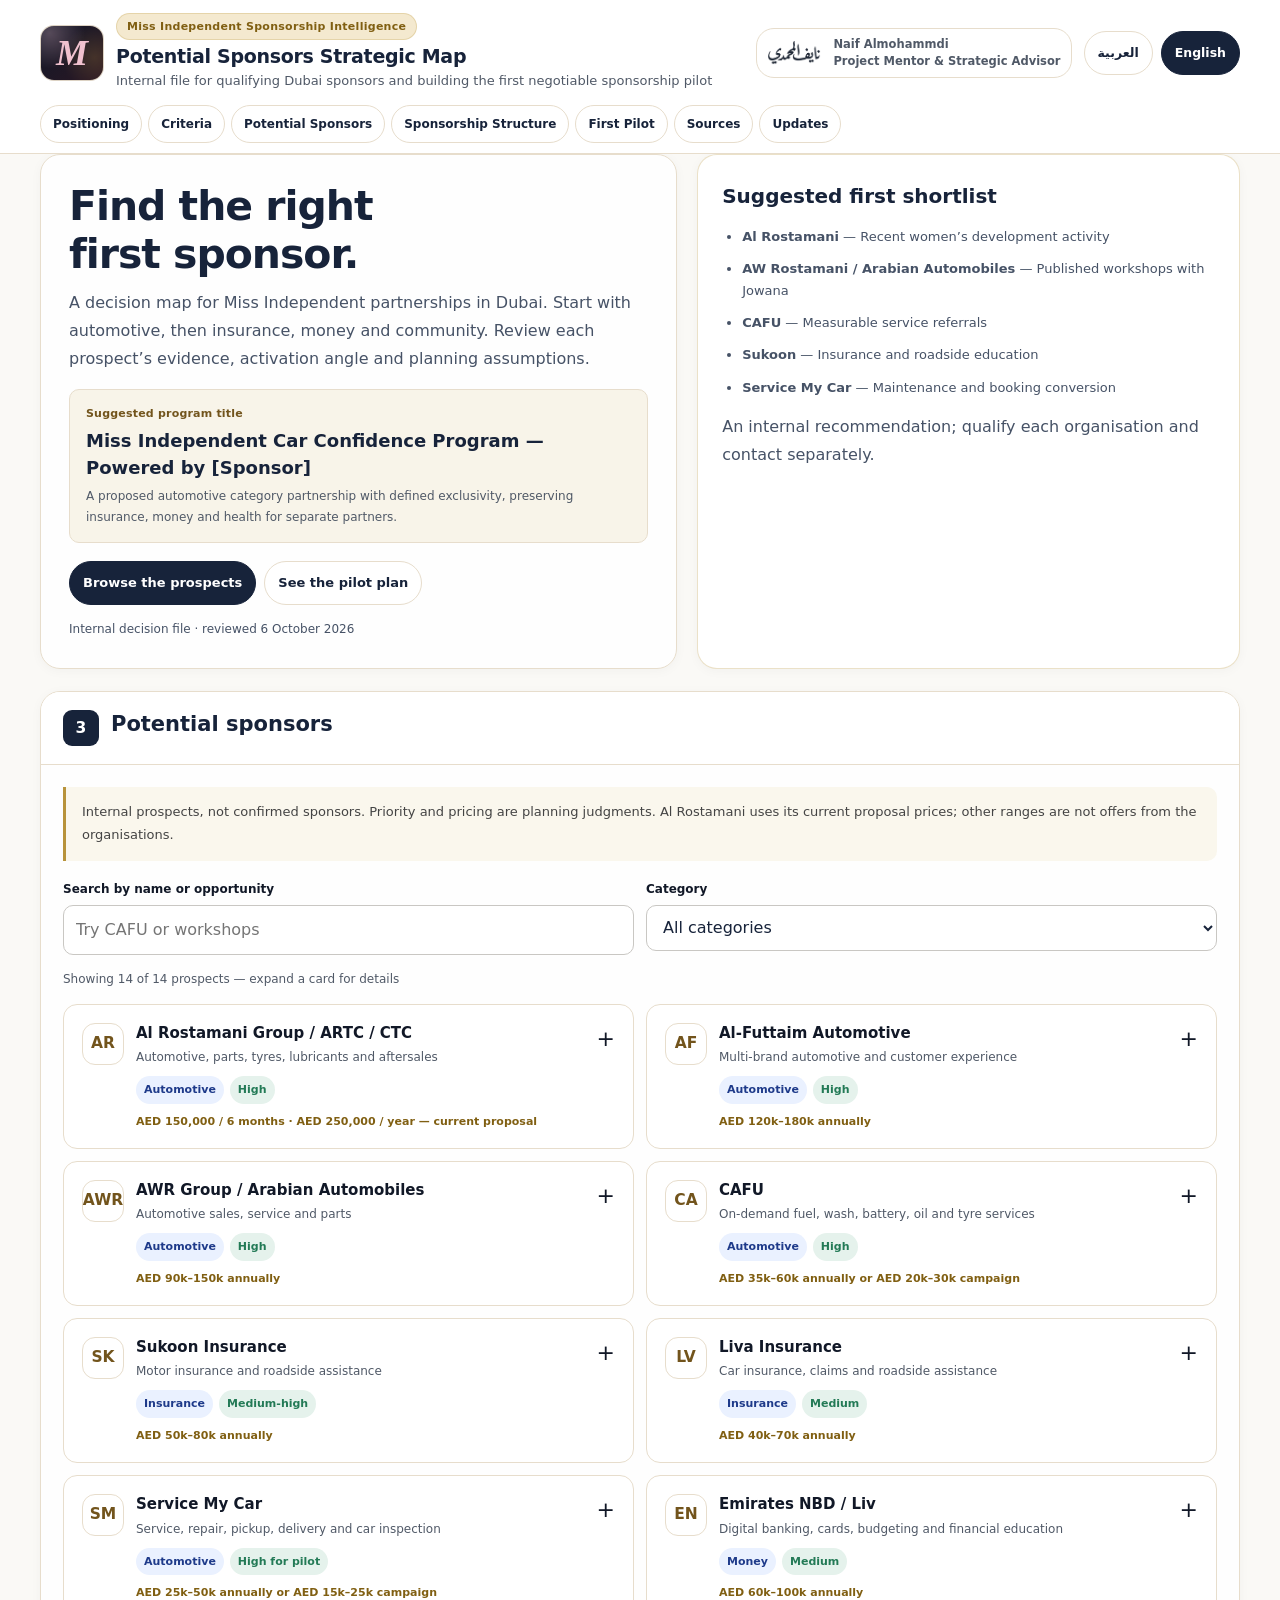
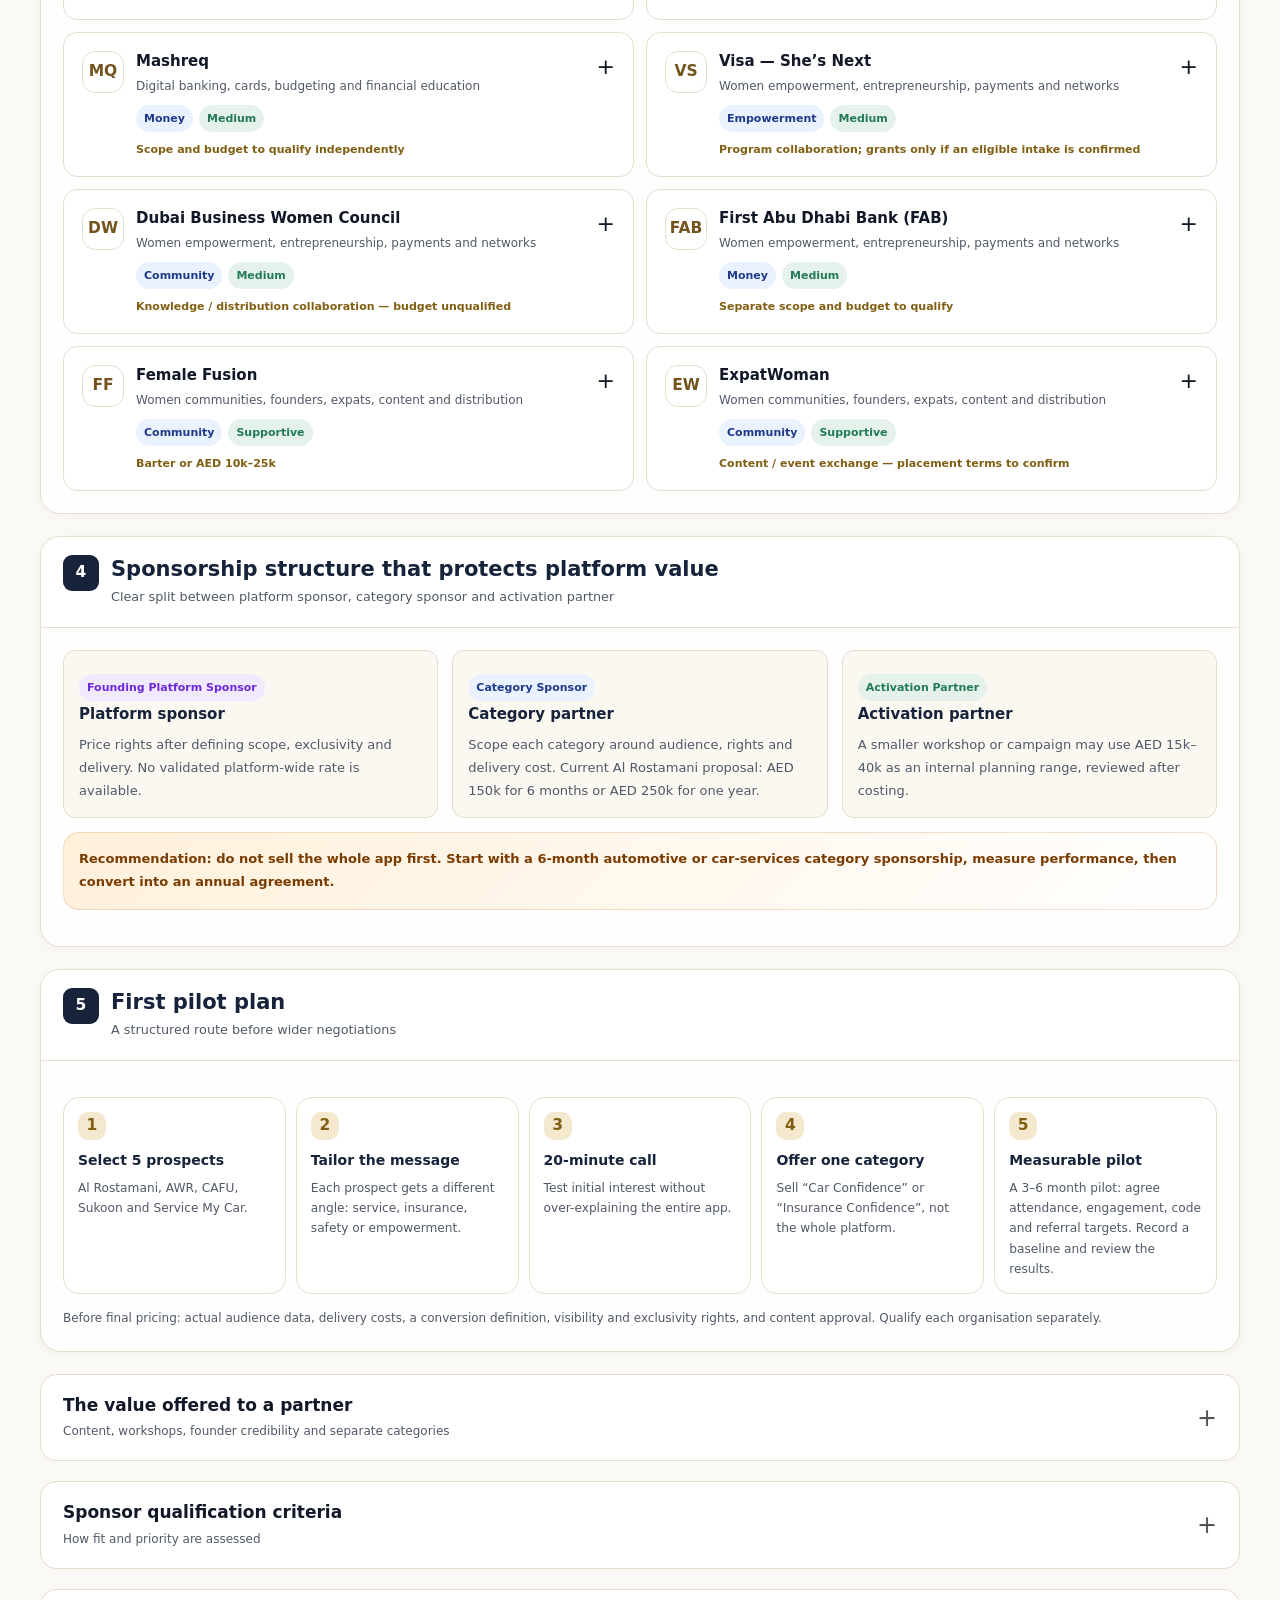
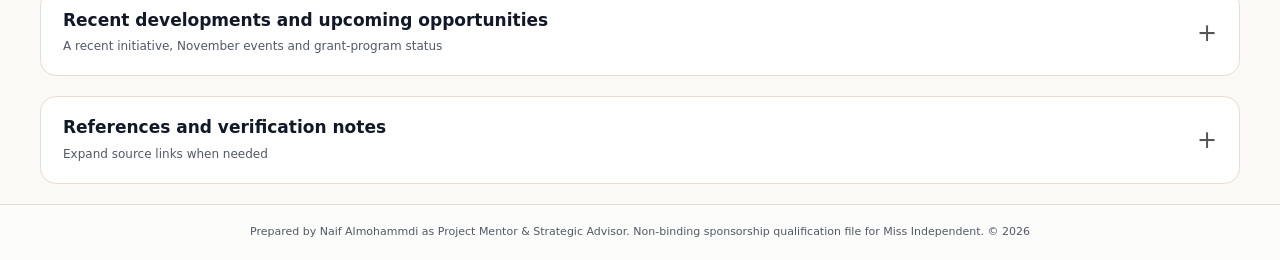
==== commit c12cf516: "Replace ADNOC draft with focused community sponsorship package and app branding" ====
--- a/index.html
+++ b/index.html
@@ -1,97 +1,97 @@
-<!DOCTYPE html>
-
-<html dir="ltr" lang="en">
-<head>
-<meta charset="utf-8">
-<meta content="width=device-width, initial-scale=1.0" name="viewport">
-<title>Miss Independent | Potential Sponsors Strategic Map</title>
-<meta content="Bilingual internal sponsor qualification map for Miss Independent: criteria, potential Dubai sponsors, strategic fit and proposed ranges." name="description">
-<link href="https://fonts.googleapis.com" rel="preconnect"><link crossorigin="" href="https://fonts.gstatic.com" rel="preconnect"><link href="https://fonts.googleapis.com/css2?family=IBM+Plex+Sans+Arabic:wght@400;600;700&amp;display=swap" rel="stylesheet">
-<style>
-:root{--bg:#F8F5EF;--bg2:#EFE7D9;--surface:#FFFFFF;--surface2:#FBF8F2;--ink:#111827;--navy:#17233A;--navy2:#24314C;--muted:#667085;--line:#E7DDCC;--gold:#B8933B;--gold2:#D9B765;--gold-soft:#F4E9CF;--green:#237A56;--green-soft:#E5F2EC;--red:#B42318;--red-soft:#FDE7E6;--orange:#B85C00;--orange-soft:#FFF0DA;--blue:#1D4ED8;--blue-soft:#EAF1FF;--purple:#6D28D9;--purple-soft:#F1EAFE;--shadow:0 18px 46px rgba(23,35,58,.10);--shadow2:0 7px 20px rgba(23,35,58,.08);--radius:22px;--font:'IBM Plex Sans Arabic',system-ui,-apple-system,BlinkMacSystemFont,sans-serif}
-*{box-sizing:border-box;margin:0;padding:0}html{scroll-behavior:smooth;overflow-x:hidden}body{font-family:var(--font);background:radial-gradient(circle at top right,rgba(216,183,101,.28),transparent 340px),radial-gradient(circle at 12% 7%,rgba(29,78,216,.08),transparent 350px),linear-gradient(180deg,var(--bg),#fbfaf6 36%,var(--bg));color:var(--ink);line-height:1.75;font-size:15.5px;min-height:100vh;overflow-x:hidden;font-variant-numeric:lining-nums tabular-nums}a{color:inherit;text-decoration:none}a:hover{color:#805F12}.wrapper{width:100%;max-width:1240px;margin:0 auto;padding:0 20px}.topbar{position:sticky;top:0;z-index:1000;background:rgba(248,245,239,.94);backdrop-filter:blur(16px);border-bottom:1px solid rgba(184,147,59,.25)}.brand-row{display:flex;align-items:center;gap:14px;padding:12px 0;flex-wrap:wrap}.logo-box{width:126px;height:78px;border-radius:24px;background:linear-gradient(135deg,#111827,#2B1724);border:1px solid rgba(231,221,204,.95);display:flex;align-items:center;justify-content:center;box-shadow:var(--shadow2);flex-shrink:0;position:relative;overflow:hidden}.logo-box:after{content:'';position:absolute;inset:-40%;background:radial-gradient(circle at 30% 30%,rgba(255,203,220,.28),transparent 34%),radial-gradient(circle at 70% 55%,rgba(184,147,59,.22),transparent 34%)}.mi-mark{position:relative;z-index:2;color:#F1C1CF;font-size:48px;line-height:1;font-weight:700;font-family:Georgia,serif;font-style:italic}.brand-text{min-width:280px;flex:1}.kicker{display:inline-flex;gap:8px;align-items:center;font-size:12px;font-weight:700;color:#805F12;background:var(--gold-soft);border:1px solid rgba(184,147,59,.25);border-radius:100px;padding:3px 10px;margin-bottom:4px}.brand-title{font-size:22px;line-height:1.32;color:var(--navy);font-weight:700;letter-spacing:-.3px}.brand-sub{font-size:13px;color:var(--muted);margin-top:1px}.advisor-card{display:flex;align-items:center;gap:12px;background:#fff;border:1px solid var(--line);border-radius:18px;padding:10px 12px;box-shadow:var(--shadow2);min-width:270px}.advisor-logo{width:86px;height:46px;object-fit:contain;display:block}.advisor-card b{display:block;color:var(--navy);font-size:13px;line-height:1.25}.advisor-card span{display:block;color:var(--muted);font-size:11.5px;font-weight:700;line-height:1.45}.quick-actions{display:flex;gap:8px;flex-wrap:wrap;justify-content:flex-end}.btn{border:1px solid var(--line);background:#fff;color:var(--navy);border-radius:999px;padding:9px 13px;font-size:12.5px;font-weight:700;cursor:pointer;transition:.2s;display:inline-flex;align-items:center;gap:7px;white-space:nowrap}.btn:hover{transform:translateY(-1px);box-shadow:var(--shadow2);border-color:rgba(184,147,59,.45)}.btn.primary{background:linear-gradient(135deg,var(--gold),var(--gold2));color:#fff;border-color:rgba(184,147,59,.35)}.nav-chips{display:flex;gap:8px;overflow:auto;padding:0 0 14px;scrollbar-width:none}.nav-chips::-webkit-scrollbar{display:none}.nav-chip{border:1px solid var(--line);background:#fff;color:var(--navy);border-radius:999px;padding:7px 13px;font-size:12px;font-weight:700;white-space:nowrap;transition:.2s}.nav-chip:hover{background:var(--navy);color:#fff;border-color:var(--navy)}main{padding:28px 0 70px}.hero{display:grid;grid-template-columns:1.08fr .92fr;gap:18px;align-items:stretch;margin-bottom:22px}.panel,.method-card,.section{background:rgba(255,255,255,.90);border:1px solid var(--line);border-radius:var(--radius);box-shadow:var(--shadow);position:relative;overflow:hidden}.panel{padding:26px}.panel::before,.section::before{content:'';position:absolute;top:-76px;left:-76px;width:190px;height:190px;background:radial-gradient(circle,rgba(216,183,101,.22),transparent 70%);pointer-events:none}.hero h1{font-size:34px;line-height:1.24;color:var(--navy);font-weight:700;letter-spacing:-.5px;margin-bottom:10px}.hero p{color:#465266;font-size:16px;max-width:840px}.hero-list{display:grid;grid-template-columns:1fr 1fr;gap:10px;margin-top:18px}.hero-item{background:var(--surface2);border:1px solid var(--line);border-radius:15px;padding:13px;font-weight:700;color:var(--navy);font-size:13px}.method-card{background:linear-gradient(135deg,#fff,var(--gold-soft));border:1px solid rgba(184,147,59,.28);padding:22px;height:100%}.method-card h2{font-size:20px;color:var(--navy);margin-bottom:12px}.method-card ul{list-style:none;display:grid;gap:10px}.method-card li{display:flex;gap:9px;align-items:flex-start;color:#465266;font-size:13.5px}.method-card li::before{content:'✓';width:21px;height:21px;border-radius:50%;background:#fff;color:var(--green);font-weight:700;display:inline-flex;align-items:center;justify-content:center;flex-shrink:0;border:1px solid rgba(35,122,86,.16)}.signature-prop{margin-top:18px;background:linear-gradient(135deg,#17233A,#24314C);color:#fff;border-radius:24px;padding:24px;border:1px solid rgba(217,183,101,.35);box-shadow:0 22px 50px rgba(23,35,58,.18);position:relative;overflow:hidden}.signature-prop::after{content:'M';position:absolute;left:22px;bottom:-38px;font-family:Georgia,serif;font-style:italic;font-size:140px;color:rgba(255,255,255,.06);font-weight:700}.signature-prop .label{font-size:12px;color:#D9B765;font-weight:700;margin-bottom:8px;letter-spacing:.2px}.signature-prop .headline{font-size:27px;line-height:1.35;font-weight:700;position:relative;z-index:1}.signature-prop .hint{font-size:13px;color:#D6DCE8;margin-top:8px;position:relative;z-index:1}.section{margin:22px 0;scroll-margin-top:170px}.section-head{padding:20px 22px;border-bottom:1px solid var(--line);display:flex;gap:14px;justify-content:space-between;align-items:flex-start;background:linear-gradient(180deg,#fff,var(--surface2))}.section-title{display:flex;gap:12px;align-items:flex-start}.sec-num{width:36px;height:36px;border-radius:12px;background:var(--navy);color:#fff;font-weight:700;display:flex;align-items:center;justify-content:center;flex-shrink:0;box-shadow:0 6px 12px rgba(23,35,58,.14)}.section h2{font-size:22px;color:var(--navy);line-height:1.35}.section-desc{font-size:12.8px;color:var(--muted);margin-top:3px}.section-body{padding:22px;position:relative;z-index:1}.grid-2{display:grid;grid-template-columns:1fr 1fr;gap:16px}.grid-3{display:grid;grid-template-columns:repeat(3,1fr);gap:14px}.grid-4{display:grid;grid-template-columns:repeat(4,1fr);gap:12px}.mini-card{background:var(--surface2);border:1px solid var(--line);border-radius:16px;padding:15px}.mini-card h3{font-size:15px;color:var(--navy);margin-bottom:7px}.mini-card p{font-size:12.7px;color:var(--muted)}.metric{font-size:29px;color:var(--navy);font-weight:700;line-height:1.15}.callout{background:linear-gradient(135deg,var(--blue-soft),#fff);border:1px solid rgba(29,78,216,.16);border-radius:16px;padding:15px;color:#1e3a8a;font-weight:700;font-size:13.5px;margin:14px 0}.warning{background:linear-gradient(135deg,var(--orange-soft),#fff);border-color:rgba(184,92,0,.18);color:#7A3B00}.good{background:linear-gradient(135deg,var(--green-soft),#fff);border-color:rgba(35,122,86,.18);color:#145c3e}.table-wrap{overflow:auto;border:1px solid var(--line);border-radius:16px;background:#fff}table{width:100%;border-collapse:separate;border-spacing:0;min-width:1180px}th{background:#F4EDDF;color:#5B461B;font-size:12.5px;text-align:right;padding:12px;border-bottom:1px solid var(--line);position:sticky;top:0;z-index:2}td{padding:12px;border-bottom:1px solid #F0E7D8;vertical-align:top;font-size:12.8px;color:var(--navy)}tr:last-child td{border-bottom:none}td:first-child{min-width:260px}.small-muted{font-size:11.5px;color:var(--muted);font-weight:700;margin-top:5px;line-height:1.55}.badge{display:inline-flex;align-items:center;justify-content:center;border-radius:999px;font-weight:700;font-size:11px;padding:4px 8px;white-space:nowrap;margin-top:8px}.low{background:var(--green-soft);color:var(--green)}.medium{background:var(--orange-soft);color:var(--orange)}.high{background:var(--red-soft);color:var(--red)}.blue{background:var(--blue-soft);color:#1e3a8a}.purple{background:var(--purple-soft);color:var(--purple)}.flow{display:grid;grid-template-columns:repeat(5,1fr);gap:10px;margin-top:14px}.flow-step{background:#fff;border:1px solid var(--line);border-radius:16px;padding:14px;min-height:132px;position:relative}.flow-step:not(:last-child)::after{content:'←';position:absolute;left:-17px;top:42%;color:var(--gold);font-weight:700;font-size:22px}.flow-no{width:28px;height:28px;border-radius:10px;background:var(--gold-soft);color:#805F12;display:flex;align-items:center;justify-content:center;font-weight:700;margin-bottom:8px}.flow-step h3{font-size:14px;color:var(--navy);margin-bottom:6px}.flow-step p{font-size:12.2px;color:var(--muted);line-height:1.65}.en{direction:ltr;text-align:left}.en th,.en td{text-align:left}.source-list{display:grid;grid-template-columns:1fr 1fr;gap:9px}.source-item{background:#fff;border:1px solid var(--line);border-radius:14px;padding:12px;font-size:12.5px;color:var(--muted);word-break:break-word}.source-item b{color:var(--navy)}.source-item a{color:#1e3a8a;font-weight:700;text-decoration:underline;text-underline-offset:3px}.footer{border-top:1px solid var(--line);padding:22px 0;color:var(--muted);font-size:11px;text-align:center;background:rgba(255,255,255,.55)}.toast{position:fixed;bottom:20px;left:20px;background:var(--navy);color:#fff;border-radius:14px;padding:12px 14px;box-shadow:var(--shadow);z-index:2000;font-size:12px;font-weight:700;opacity:0;transform:translateY(12px);pointer-events:none;transition:.25s}.toast.show{opacity:1;transform:translateY(0)}.lang-panel[hidden]{display:none}.sponsor-logo{width:42px;height:42px;border-radius:13px;background:#fff;border:1px solid var(--line);display:inline-flex;align-items:center;justify-content:center;font-weight:700;color:var(--gold);box-shadow:var(--shadow2);margin-inline-end:8px;vertical-align:middle}.price-pill{display:inline-flex;border:1px solid rgba(184,147,59,.35);background:var(--gold-soft);color:#805F12;border-radius:999px;padding:5px 10px;font-size:11px;font-weight:700;line-height:1.4}.matrix-note{font-size:12px;color:var(--muted);margin-top:10px}.criteria-strip{display:grid;grid-template-columns:repeat(6,1fr);gap:10px}.criteria{background:#fff;border:1px solid var(--line);border-radius:16px;padding:12px;min-height:112px}.criteria b{display:block;color:var(--navy);font-size:13px;margin-bottom:5px}.criteria span{font-size:12px;color:var(--muted)}@media(max-width:1080px){.hero,.grid-2{grid-template-columns:1fr}.grid-3,.grid-4,.criteria-strip{grid-template-columns:1fr 1fr}.flow{grid-template-columns:1fr 1fr}.flow-step::after{display:none}.quick-actions{width:100%;justify-content:flex-start;margin-top:6px}.source-list{grid-template-columns:1fr}}@media(max-width:640px){body{font-size:14.5px}.wrapper{padding:0 12px}.logo-box{width:104px;height:64px;border-radius:20px}.mi-mark{font-size:40px}.brand-title{font-size:17px}.brand-sub{font-size:12px}.advisor-card{width:100%}.grid-3,.grid-4,.hero-list,.flow,.criteria-strip{grid-template-columns:1fr}.hero h1{font-size:27px}.panel,.method-card,.section-body{padding:16px}.section-head{padding:16px}.signature-prop .headline{font-size:21px}}
-</style>
-<link href="enhancements.css" rel="stylesheet"><meta content="light" name="color-scheme"><meta content="2026-10-06" name="last-reviewed"></head>
-<body class="sponsor-page"><a class="skip-link" data-href-ar="#sponsors" data-href-en="#en-sponsors" href="#en-sponsors"><span data-i18n="en" lang="en">Skip to content</span><span data-i18n="ar" hidden="" lang="ar-SA">انتقلي إلى المحتوى</span></a>
-<div class="topbar"><div class="wrapper"><div class="brand-row"><div class="logo-box"><div class="mi-mark">M</div></div><div class="brand-text"><div class="kicker">Miss Independent Sponsorship Intelligence</div><div class="brand-title"><span data-i18n="ar" hidden="" lang="ar-SA">خريطة الرعاة المحتملين</span><span data-i18n="en" lang="en">Potential Sponsors Strategic Map</span></div><div class="brand-sub"><span data-i18n="ar" hidden="" lang="ar-SA">مستند داخلي لتأهيل الجهات الراعية في دبي وبناء أول بايلوت رعاية قابل للتفاوض</span><span data-i18n="en" lang="en">Internal file for qualifying Dubai sponsors and building the first negotiable sponsorship pilot</span></div></div><div class="advisor-card"><img alt="Naif Almohammdi logo" class="advisor-logo" decoding="async" height="213" src="assets/logo-3450a2649e57.webp" width="459"><div><b><span data-i18n="ar" hidden="" lang="ar-SA">نايف المحمدي</span><span data-i18n="en" lang="en">Naif Almohammdi</span></b><span><span data-i18n="ar" hidden="" lang="ar-SA">مرشد وموجه للمشروع</span><span data-i18n="en" lang="en">Project Mentor &amp; Strategic Advisor</span></span></div></div><div class="quick-actions"><button aria-pressed="false" class="btn" data-lang-btn="ar" lang="ar-SA" onclick="showLang(&#x27;ar&#x27;)">العربية</button><button aria-pressed="true" class="btn primary" data-lang-btn="en" lang="en" onclick="showLang(&#x27;en&#x27;)">English</button></div></div><div class="nav-chips"><a class="nav-chip" data-nav-base="positioning" href="#en-positioning"><span data-i18n="ar" hidden="" lang="ar-SA">التموضع</span><span data-i18n="en" lang="en">Positioning</span></a><a class="nav-chip" data-nav-base="criteria" href="#en-criteria"><span data-i18n="ar" hidden="" lang="ar-SA">المعايير</span><span data-i18n="en" lang="en">Criteria</span></a><a class="nav-chip" data-nav-base="sponsors" href="#en-sponsors"><span data-i18n="ar" hidden="" lang="ar-SA">الرعاة المحتملون</span><span data-i18n="en" lang="en">Potential Sponsors</span></a><a class="nav-chip" data-nav-base="packages" href="#en-packages"><span data-i18n="ar" hidden="" lang="ar-SA">هيكل الرعاية</span><span data-i18n="en" lang="en">Sponsorship Structure</span></a><a class="nav-chip" data-nav-base="next" href="#en-next"><span data-i18n="ar" hidden="" lang="ar-SA">التجربة الأولى</span><span data-i18n="en" lang="en">First Pilot</span></a><a class="nav-chip" data-nav-base="sources" href="#en-sources"><span data-i18n="ar" hidden="" lang="ar-SA">المصادر</span><span data-i18n="en" lang="en">Sources</span></a><a class="nav-chip" data-nav-base="updates" href="#en-updates"><span data-i18n="ar" hidden="" lang="ar-SA">المستجدات</span><span data-i18n="en" lang="en">Updates</span></a><a href="adnoc/" data-href-ar="adnoc/?lang=ar" data-href-en="adnoc/" class="nav-chip"><span data-i18n="en">ADNOC proposal</span><span data-i18n="ar" hidden="">عرض أدنوك</span></a></div></div></div>
-<main class="wrapper">
-<section class="lang-panel" data-lang="ar" dir="rtl" hidden="" lang="ar-SA">
-<div class="hero"><div class="panel"><h1>اختاري الشريك الأنسب للتجربة الأولى.</h1><p>خريطة قرار مختصرة لشركاء Miss Independent في دبي. نبدأ بالسيارات، ثم التأمين والمال والمجتمع، مع فصل أدلة الملاءمة عن مقترحات التفعيل والتسعير.</p><div class="signature-prop"><div class="label">صيغة برنامج مقترحة</div><div class="headline">Miss Independent Car Confidence Program — Powered by [Sponsor]</div><div class="hint">رعاية فئة السيارات مع تحديد الحصرية، وحفظ استقلال فئات التأمين والمال والصحة. العنوان هنا صيغة مقترحة للتموضع.</div></div><div class="hero-actions"><a class="btn primary" href="#sponsors">تصفّحي الجهات</a><a class="btn" href="#next">خطة التجربة</a></div><p class="review-note">ملف قرار داخلي · مراجعة 6 أكتوبر 2026</p></div><div class="method-card"><h2>قائمة البداية المقترحة</h2><ul><li><b>Al Rostamani</b> — مبادرة حديثة لتطوير المرأة</li><li><b>AW Rostamani / Arabian Automobiles</b> — ورش سابقة مع جوانا</li><li><b>CAFU</b> — خدمات وأكواد قابلة للقياس</li><li><b>Sukoon</b> — تبسيط التأمين ومساعدة الطريق</li><li><b>Service My Car</b> — حجوزات وتجربة صيانة</li></ul><p class="status-note">الترتيب اجتهاد داخلي؛ تواصل منفصل وتأهيل مستقل لكل جهة.</p></div></div><section class="section" id="sponsors"><div class="section-head"><div class="section-title"><div class="sec-num">3</div><div><h2>الرعاة المحتملون</h2></div></div></div><div class="section-body"><p class="decision-note">ترشيحات داخلية وليست رعايات مؤكدة. الأولوية والتسعير اجتهادات تخطيطية. أسعار الرستماني تطابق عرضه الحالي؛ بقية النطاقات ليست عروضًا من الجهات.</p><form class="sponsor-tools" role="search"><label class="field"><span>ابحثي باسم الجهة أو الفرصة</span><input aria-label="ابحثي باسم الجهة أو الفرصة" placeholder="مثل CAFU أو ورش" type="search"></label><label class="field"><span>الفئة</span><select aria-label="الفئة"><option value="all">كل الفئات</option><option value="automotive">السيارات</option><option value="insurance">التأمين</option><option value="money">المال</option><option value="empowerment">التمكين</option><option value="community">المجتمع</option></select></label></form><p aria-live="polite" class="results-status" role="status">عرض 15 من 15 جهة — افتحي البطاقة لقراءة التفاصيل</p><div class="sponsor-grid"><details class="sponsor-card" data-category="automotive"><summary><span aria-hidden="true" class="sponsor-logo">AD</span><span><span class="prospect-name">ADNOC Distribution — Empower Academy</span><span class="prospect-sector">زيوت السيارات والعناية وتجربة الخدمة</span><span class="prospect-meta"><span class="badge blue">سيارات</span><span class="badge low">مواءمة قوية للتجربة</span></span><span class="price-pill" dir="auto">تجربة محددة تُسعّر بعد المواءمة</span></span></summary><div class="prospect-detail"><h3>دليل المواءمة</h3><p>خدمات قائمة واتجاه معلن لتطوير منصة العناية بالسيارة في عرض الربع الأول 2026. خطة المجتمع لدى التوزيع تشمل السلامة المرورية ودعم المشاريع النسائية.</p><h3>مصلحة الشريك</h3><p>تعليم مبسط للعميلات وتجربة خدمة أوضح، مع تفاعل ونتائج يمكن قياسها.</p><h3>التفعيل المقترح</h3><p>عرض Empower Academy: تجربة خدمة وتعليم أولًا، ثم EmpowerDrive ورؤية أكاديمية بمراحل وموافقات منفصلة.</p><a href="adnoc/?lang=ar">عرض أدنوك المستقل</a> <a class="source-link" href="https://www.adnocdistribution.ae/-/media/adnoc-distribution/q1-results-2026/english/adnoc_distribution_q1-2026-presentation-13052026.pdf#page=12" target="_blank" rel="noopener noreferrer">المصدر المنشور</a></div></details><details class="sponsor-card" data-category="automotive"><summary><span aria-hidden="true" class="sponsor-logo">AR</span><span><span class="prospect-name">Al Rostamani Group / ARTC / CTC</span><span class="prospect-sector">سيارات، قطع، زيوت، إطارات وخدمات ما بعد البيع</span><span class="prospect-meta"><span class="badge blue">السيارات</span><span class="badge low">عالي</span></span><span class="price-pill" dir="auto">150,000 AED / 6 أشهر · 250,000 AED / سنة — أسعار العرض الحالي</span></span></summary><div class="prospect-detail"><h3>دليل الملاءمة</h3><p>ملاءمة منشورة: ARTC توزع Suzuki وCitroën، وCTC توفر قطع الغيار وشبكة الخدمة. مبادرة تطوير المرأة المنشورة في 21 سبتمبر 2026 توفر مدخلًا لورش الموظفات والتوعية المجتمعية. المجموعة مختلفة عن AW Rostamani.</p><h3>مصلحة الجهة</h3><p>زيادة الثقة بالعلامات، رفع زيارات الصالات ومراكز الخدمة، إبراز الاستدامة والمسؤولية المجتمعية بصورة عملية، والوصول إلى شريحة نسائية تقرر أو تؤثر في شراء وصيانة السيارة.</p><h3>صيغة التفعيل المقترحة</h3><p>شراكة ثقة في السيارة وفق عرض الرستماني الحالي، مع ظهور تعليمي وورش ونطاق تنفيذ متفق عليه. أي ظهور في المتاجر يخضع لإمكانات التطبيق وسياسات المتجر.</p><a href="https://alrostamanigroup.ae/" rel="noopener noreferrer" target="_blank">موقع الجهة</a> <a href="https://alrostamanigroup.ae/en/" rel="noopener noreferrer" target="_blank">دليل منشور</a></div></details><details class="sponsor-card" data-category="automotive"><summary><span aria-hidden="true" class="sponsor-logo">AF</span><span><span class="prospect-name">Al-Futtaim Automotive</span><span class="prospect-sector">مجموعة سيارات متعددة العلامات وتجربة عملاء واسعة</span><span class="prospect-meta"><span class="badge blue">السيارات</span><span class="badge low">عالي</span></span><span class="price-pill" dir="auto">120k–180k درهم سنويًا</span></span></summary><div class="prospect-detail"><h3>دليل الملاءمة</h3><p>ملاءمة في التعليم والسلامة والتنقل. تغطية Summer Without Accidents المذكورة في المراجع قديمة، وآخر تحديث ظاهر لها في 15 سبتمبر 2018؛ ليست حملة رعاية جارية مثبتة.</p><h3>مصلحة الجهة</h3><p>ربط العلامات بمفاهيم السلامة والثقة والقيادة المسؤولة، دعم أهداف الاستدامة والتنقل، وتحويل المحتوى التعليمي إلى زيارات وتجارب قيادة وخدمات ما بعد البيع.</p><h3>صيغة التفعيل المقترحة</h3><p>اقتراح: محتوى سلامة وورش في مراكز الخدمة، مع اختيار العلامة والفريق المختص بعد التحقق من المحفظة الحالية.</p><a href="https://www.alfuttaim.com/" rel="noopener noreferrer" target="_blank">موقع الجهة</a> </div></details><details class="sponsor-card" data-category="automotive"><summary><span aria-hidden="true" class="sponsor-logo">AWR</span><span><span class="prospect-name">AWR Group / Arabian Automobiles</span><span class="prospect-sector">سيارات، خدمات وقطع عبر Nissan / INFINITI / Renault وغيرها</span><span class="prospect-meta"><span class="badge blue">السيارات</span><span class="badge low">عالي</span></span><span class="price-pill" dir="auto">90k–150k درهم سنويًا</span></span></summary><div class="prospect-detail"><h3>دليل الملاءمة</h3><p>نشرت Arabian Automobiles ورشة ثانية للنساء بالشراكة مع Girls Mechanic Team، وذكرت جوانا برغان. هذه سابقة عملية للتواصل الدافئ مع AW Rostamani، ولا تثبت رعاية التطبيق أو علاقة بمجموعة الرستماني الأخرى.</p><h3>مصلحة الجهة</h3><p>تحويل مبادرات المرأة من فعالية داخلية أو موسمية إلى منصة مستمرة، دعم الثقة بالعلامة، وزيادة ارتباط الجمهور النسائي بمراكز الخدمة والقيادة الآمنة.</p><h3>صيغة التفعيل المقترحة</h3><p>راعي ورش وتجربة: برنامج صيانة عملي للنساء، محتوى فيديو قصير، تفعيل في مراكز الخدمة، عروض فحص، وامتداد طبيعي لقصة جوانا مع ورش السيارات.</p><a href="https://www.awrgroup.com/automotive" rel="noopener noreferrer" target="_blank">موقع الجهة</a> <a href="https://www.linkedin.com/posts/arabian-automobiles_arabianautomobiles-weareawr-nissandxb-activity-7331220528831074305-VpZC" rel="noopener noreferrer" target="_blank">دليل منشور</a></div></details><details class="sponsor-card" data-category="automotive"><summary><span aria-hidden="true" class="sponsor-logo">CA</span><span><span class="prospect-name">CAFU</span><span class="prospect-sector">خدمات سيارة متنقلة: وقود، غسيل، بطارية، زيت، إطارات</span><span class="prospect-meta"><span class="badge blue">السيارات</span><span class="badge low">عالي</span></span><span class="price-pill" dir="auto">35k–60k درهم سنويًا أو حملة 20k–30k</span></span></summary><div class="prospect-detail"><h3>دليل الملاءمة</h3><p>خدمات متنقلة وصفحة شراكات منشورة تدعمان اختبار الإحالات والأكواد. سرعة التحويل فرضية تحتاج اختبارًا؛ والشراكات السابقة ليست تعهدًا برعاية التطبيق.</p><h3>مصلحة الجهة</h3><p>اكتساب مستخدمات جديدات، زيادة الطلبات عبر الأكواد، تثبيت صورة “الخدمة التي تنقذك وقت الحاجة”، وربط الراحة اليومية بالسلامة.</p><h3>صيغة التفعيل المقترحة</h3><p>اقتراح: أكواد قابلة للتتبع ومحتوى تعليمي، مع تحديد خدمة الورش وتواترها بعد موافقة الشريك.</p><a href="https://www.cafu.com/" rel="noopener noreferrer" target="_blank">موقع الجهة</a> </div></details><details class="sponsor-card" data-category="insurance"><summary><span aria-hidden="true" class="sponsor-logo">SK</span><span><span class="prospect-name">Sukoon Insurance</span><span class="prospect-sector">تأمين مركبات ومساعدة طريق</span><span class="prospect-meta"><span class="badge blue">التأمين</span><span class="badge low">متوسط عالي</span></span><span class="price-pill" dir="auto">50k–80k درهم سنويًا</span></span></summary><div class="prospect-detail"><h3>دليل الملاءمة</h3><p>برنامج مساعدة طريق منشور على مدار الساعة. الخدمة والتغطية والحدود تختلف بحسب الخطة؛ سجل حملات السلامة السابق دليل ملاءمة وليس التزامًا جديدًا.</p><h3>مصلحة الجهة</h3><p>تبسيط التأمين للجمهور، رفع الثقة في وقت المطالبات، بيع وثائق ومساعدة طريق، وتقديم التأمين كقرار حماية لا كمنتج معقد.</p><h3>صيغة التفعيل المقترحة</h3><p>راعي التأمين: سلسلة “افهمي وثيقتك”، دليل مطالبات مبسط، CTA للحصول على عرض تأمين، وظهور في محتوى السلامة والطوارئ.</p><a href="https://www.sukoon.com/" rel="noopener noreferrer" target="_blank">موقع الجهة</a> <a href="https://www.sukoon.com/car-insurance/assistance-programme" rel="noopener noreferrer" target="_blank">دليل منشور</a></div></details><details class="sponsor-card" data-category="insurance"><summary><span aria-hidden="true" class="sponsor-logo">LV</span><span><span class="prospect-name">Liva Insurance</span><span class="prospect-sector">تأمين سيارة، مطالبات ومساعدة طريق</span><span class="prospect-meta"><span class="badge blue">التأمين</span><span class="badge low">متوسط</span></span><span class="price-pill" dir="auto">40k–70k درهم سنويًا</span></span></summary><div class="prospect-detail"><h3>دليل الملاءمة</h3><p>تعاون Liva وSalik للتجديد الرقمي منشور في 5 ديسمبر 2025. يوفر سابقة لتصميم رحلة إحالة تعليمية بموافقة المستخدمات، ولا يثبت ميزانية رعاية متاحة.</p><h3>مصلحة الجهة</h3><p>تسهيل شراء وتجديد التأمين، دعم القنوات الرقمية، وتقليل رهبة المطالبات والتغطيات لدى السائقات الجدد والمقيمات.</p><h3>صيغة التفعيل المقترحة</h3><p>شريك تأمين: محتوى تبسيط المطالبات، عروض تجديد، ربط مع أسئلة المجتمع، وظهور داخل قسم المال/السيارة حسب الحملة.</p><a href="https://www.livainsurance.ae/" rel="noopener noreferrer" target="_blank">موقع الجهة</a> <a href="https://www.livainsurance.ae/news/within-one-year-strategic-collaboration-liva-salik-empowers-13-million-drivers-through" rel="noopener noreferrer" target="_blank">دليل منشور</a></div></details><details class="sponsor-card" data-category="automotive"><summary><span aria-hidden="true" class="sponsor-logo">SM</span><span><span class="prospect-name">Service My Car</span><span class="prospect-sector">صيانة، إصلاح، استلام وتسليم، فحص سيارة</span><span class="prospect-meta"><span class="badge blue">السيارات</span><span class="badge low">عالي للتجربة</span></span><span class="price-pill" dir="auto">25k–50k درهم سنويًا أو حملة 15k–25k</span></span></summary><div class="prospect-detail"><h3>دليل الملاءمة</h3><p>خدمات صيانة وفحص واستلام وتسليم منشورة. ملاءمة تجارية قابلة للاختبار بالحجوزات؛ استعداد الرعاية النسائية يحتاج تحققًا مباشرًا.</p><h3>مصلحة الجهة</h3><p>حجوزات فعلية، بناء ثقة، محتوى يشرح الصيانة، وتحويل المستخدم من قلق إلى طلب خدمة.</p><h3>صيغة التفعيل المقترحة</h3><p>راعي الصيانة: فحص أولي للمستخدمات، محتوى “اسألي قبل الإصلاح”، عروض خدمة، ونموذج تحويل مباشر من التطبيق إلى الحجز.</p><a href="https://servicemycar.com/uae" rel="noopener noreferrer" target="_blank">موقع الجهة</a> </div></details><details class="sponsor-card" data-category="money"><summary><span aria-hidden="true" class="sponsor-logo">EN</span><span><span class="prospect-name">Emirates NBD / Liv</span><span class="prospect-sector">بنوك رقمية، بطاقات، ميزانية وتثقيف مالي</span><span class="prospect-meta"><span class="badge blue">المال</span><span class="badge low">متوسط</span></span><span class="price-pill" dir="auto">60k–100k درهم سنويًا</span></span></summary><div class="prospect-detail"><h3>دليل الملاءمة</h3><p>ورشة تثقيف مالي منشورة في 2024 شاركت فيها أكثر من 200 امرأة. يُحدد فريق Emirates NBD أو Liv الأنسب قبل التواصل.</p><h3>مصلحة الجهة</h3><p>تعزيز التثقيف المالي، اكتساب عملاء جدد، ربط الحسابات والبطاقات بالثقة اليومية، وخدمة شريحة النساء المستقلات والمقيمات.</p><h3>صيغة التفعيل المقترحة</h3><p>راعي المال: أدوات ميزانية مبسطة، محتوى “أول ميزانية”، ورش مالية قصيرة، CTA لمنتج بنكي مناسب، دون خلطه مع فئة السيارات.</p><a href="https://www.emiratesnbd.com/en/corporate-social-responsibility/financial-literacy" rel="noopener noreferrer" target="_blank">موقع الجهة</a> <a href="https://www.emiratesnbd.com/en/about-emirates-nbd/community-engagement/financial-inclusion" rel="noopener noreferrer" target="_blank">دليل منشور</a></div></details><details class="sponsor-card" data-category="money"><summary><span aria-hidden="true" class="sponsor-logo">MQ</span><span><span class="prospect-name">Mashreq</span><span class="prospect-sector">بنوك رقمية، بطاقات، ميزانية وتثقيف مالي</span><span class="prospect-meta"><span class="badge blue">المال</span><span class="badge low">متوسط</span></span><span class="price-pill" dir="auto">نطاق مستقل بعد التحقق من الاهتمام</span></span></summary><div class="prospect-detail"><h3>دليل الملاءمة</h3><p>لدى Mashreq مواد تعليم وتوعية مالية منشورة؛ يُقيّم كجهة مستقلة عن Emirates NBD، مع التحقق من اهتمامه وميزانيته مباشرة.</p><h3>مصلحة الجهة</h3><p>تعزيز التثقيف المالي، اكتساب عملاء جدد، ربط الحسابات والبطاقات بالثقة اليومية، وخدمة شريحة النساء المستقلات والمقيمات.</p><h3>صيغة التفعيل المقترحة</h3><p>راعي المال: أدوات ميزانية مبسطة، محتوى “أول ميزانية”، ورش مالية قصيرة، CTA لمنتج بنكي مناسب، دون خلطه مع فئة السيارات.</p><a href="https://www.mashreq.com/en/uae/customer-care/consumer-education-awareness/" rel="noopener noreferrer" target="_blank">موقع الجهة</a> </div></details><details class="sponsor-card" data-category="empowerment"><summary><span aria-hidden="true" class="sponsor-logo">VS</span><span><span class="prospect-name">Visa — She’s Next</span><span class="prospect-sector">تمكين، ريادة أعمال، مدفوعات وشبكات نسائية</span><span class="prospect-meta"><span class="badge blue">التمكين</span><span class="badge low">متوسط</span></span><span class="price-pill" dir="auto">تعاون/منح فقط عند إعلان دورة وأهلية ساريتين</span></span></summary><div class="prospect-detail"><h3>دليل الملاءمة</h3><p>البرنامج الإماراتي المرتبط انتهى في 2023؛ برامج الدول الأخرى لا تثبت فتح باب إماراتي في 2026. يمكن استكشاف تعاون تمكين ومدفوعات.</p><h3>مصلحة الجهة</h3><p>إبراز أثر ملموس على النساء، دعم ريادة الأعمال، وتوسيع شبكة المدفوعات الرقمية لدى فئة نسائية نشطة.</p><h3>صيغة التفعيل المقترحة</h3><p>شريك تمكين: فعالية مشتركة، محتوى ريادة ومال، فرص توجيه، وربط Miss Independent بمنظومة نسائية موثوقة في دبي.</p><a href="https://www.visa.com/en-ae/business/programs/shes-next" rel="noopener noreferrer" target="_blank">موقع الجهة</a> <a href="https://www.visa.com/en-ae/business/programs/shes-next" rel="noopener noreferrer" target="_blank">دليل منشور</a></div></details><details class="sponsor-card" data-category="community"><summary><span aria-hidden="true" class="sponsor-logo">DW</span><span><span class="prospect-name">Dubai Business Women Council</span><span class="prospect-sector">تمكين، ريادة أعمال، مدفوعات وشبكات نسائية</span><span class="prospect-meta"><span class="badge blue">المجتمع</span><span class="badge low">متوسط</span></span><span class="price-pill" dir="auto">تعاون معرفي/توزيع — الميزانية تحتاج تأهيلًا</span></span></summary><div class="prospect-detail"><h3>دليل الملاءمة</h3><p>شبكة نسائية مهنية في دبي؛ تُعامل كشريك معرفة وتوزيع محتمل، لا كجهة تمويل نقدي مؤكدة.</p><h3>مصلحة الجهة</h3><p>إبراز أثر ملموس على النساء، دعم ريادة الأعمال، وتوسيع شبكة المدفوعات الرقمية لدى فئة نسائية نشطة.</p><h3>صيغة التفعيل المقترحة</h3><p>اقتراح: ورشة ومحتوى توعية وإحالات للشبكة، بعد موافقة الجهة.</p><a href="https://www.dbwc.ae/" rel="noopener noreferrer" target="_blank">موقع الجهة</a> </div></details><details class="sponsor-card" data-category="money"><summary><span aria-hidden="true" class="sponsor-logo">FAB</span><span><span class="prospect-name">First Abu Dhabi Bank (FAB)</span><span class="prospect-sector">تمكين، ريادة أعمال، مدفوعات وشبكات نسائية</span><span class="prospect-meta"><span class="badge blue">المال</span><span class="badge low">متوسط</span></span><span class="price-pill" dir="auto">نطاق وميزانية مستقلان بعد التأهيل</span></span></summary><div class="prospect-detail"><h3>دليل الملاءمة</h3><p>الشراكة الإماراتية السابقة مع She’s Next دليل تاريخي. تُؤهل FAB كجهة مستقلة مع التحقق من الفريق والبرنامج الحالي.</p><h3>مصلحة الجهة</h3><p>إبراز أثر ملموس على النساء، دعم ريادة الأعمال، وتوسيع شبكة المدفوعات الرقمية لدى فئة نسائية نشطة.</p><h3>صيغة التفعيل المقترحة</h3><p>اقتراح: ورشة تثقيف مالي أو تمكين ريادي، مع مراجعة الفريق المختص للمحتوى.</p><a href="https://www.bankfab.com/en-ae" rel="noopener noreferrer" target="_blank">موقع الجهة</a> </div></details><details class="sponsor-card" data-category="community"><summary><span aria-hidden="true" class="sponsor-logo">FF</span><span><span class="prospect-name">Female Fusion</span><span class="prospect-sector">مجتمعات نسائية، مؤسسات، وافدات، محتوى وتوزيع</span><span class="prospect-meta"><span class="badge blue">المجتمع</span><span class="badge low">داعم</span></span><span class="price-pill" dir="auto">تبادل منفعة أو 10k–25k درهم</span></span></summary><div class="prospect-detail"><h3>دليل الملاءمة</h3><p>صفحة تعاون ورعاية منشورة. الأرقام السابقة عن حجم المجتمع لا تُستخدم كأساس للوصول قبل طلب بيانات حديثة ومؤرخة.</p><h3>مصلحة الجهة</h3><p>محتوى عالي الجودة لجمهورهم، فعاليات مشتركة، وتبادل جمهور مع مشروع جديد قريب من احتياج النساء اليومي.</p><h3>صيغة التفعيل المقترحة</h3><p>شركاء توزيع ومجتمع: نشر محتوى، فعالية تعريفية، دعوات للمجتمع، وتغذية راجعة مبكرة من جمهور دبي.</p><a href="https://www.femalefusionnetwork.com/collaborate" rel="noopener noreferrer" target="_blank">موقع الجهة</a> </div></details><details class="sponsor-card" data-category="community"><summary><span aria-hidden="true" class="sponsor-logo">EW</span><span><span class="prospect-name">ExpatWoman</span><span class="prospect-sector">مجتمعات نسائية، مؤسسات، وافدات، محتوى وتوزيع</span><span class="prospect-meta"><span class="badge blue">المجتمع</span><span class="badge low">داعم</span></span><span class="price-pill" dir="auto">تبادل محتوى/فعالية — شروط النشر تحتاج تحققًا</span></span></summary><div class="prospect-detail"><h3>دليل الملاءمة</h3><p>منصة محتوى موجهة للوافدات. تُؤهل كشريك إعلامي مستقل مع طلب حجم الوصول وشروط النشر الحالية.</p><h3>مصلحة الجهة</h3><p>محتوى عالي الجودة لجمهورهم، فعاليات مشتركة، وتبادل جمهور مع مشروع جديد قريب من احتياج النساء اليومي.</p><h3>صيغة التفعيل المقترحة</h3><p>شركاء توزيع ومجتمع: نشر محتوى، فعالية تعريفية، دعوات للمجتمع، وتغذية راجعة مبكرة من جمهور دبي.</p><a href="https://www.expatwoman.com/" rel="noopener noreferrer" target="_blank">موقع الجهة</a> </div></details></div><p class="empty-state" hidden="">لا توجد نتائج. جرّبي اسمًا آخر أو اختاري كل الفئات.</p></div></section><section class="section" id="packages"><div class="section-head"><div class="section-title"><div class="sec-num">4</div><div><h2>هيكل رعاية يحافظ على قيمة المنصة</h2><div class="section-desc">تقسيم واضح بين الراعي العام، راعي الفئة، وشريك التفعيل</div></div></div></div><div class="section-body">
-<div class="grid-3">
-<div class="mini-card"><span class="badge purple">راعي مؤسس عام</span><h3>Platform Sponsor</h3><p>سعّري الحقوق بعد تحديد النطاق والحصرية والتسليم. لا يوجد سعر موحد مثبت للمنصة.</p></div>
-<div class="mini-card"><span class="badge blue">راعي فئة</span><h3>Category Sponsor</h3><p>نطاق مستقل لكل فئة، حسب جمهورها وحقوقها والتكاليف. عرض الرستماني الحالي: 150 ألف درهم لستة أشهر أو 250 ألفًا لسنة.</p></div>
-<div class="mini-card"><span class="badge low">شريك تفعيل</span><h3>Activation Partner</h3><p>الورش والحملات الصغيرة يمكن أن تبدأ بنطاق 15–40 ألف درهم كتقدير تخطيطي فقط، يُراجع بعد احتساب التكلفة.</p></div>
-</div>
-<div class="callout warning">التوصية: لا نبيع كامل التطبيق في البداية. نبدأ برعاية فئة السيارات أو خدمات السيارة لمدة 6 أشهر، ونقيس النتائج قبل تحويلها إلى عقد سنوي.</div>
-</div></section><section class="section" id="next"><div class="section-head"><div class="section-title"><div class="sec-num">5</div><div><h2>خطة التجربة الأولى</h2><div class="section-desc">إجراء منظم قبل الدخول في مفاوضات موسعة</div></div></div></div><div class="section-body"><div class="flow"><div class="flow-step"><div class="flow-no">1</div><h3>اختيار 5 جهات</h3><p>Al Rostamani، AWR، CAFU، Sukoon، Service My Car.</p></div><div class="flow-step"><div class="flow-no">2</div><h3>تخصيص الرسالة</h3><p>كل جهة تحصل على زاوية مختلفة حسب مصلحتها: خدمة، تأمين، سلامة أو تمكين.</p></div><div class="flow-step"><div class="flow-no">3</div><h3>اتصال 20 دقيقة</h3><p>اختبار اهتمام أولي، لا شرح كامل لكل تفاصيل التطبيق.</p></div><div class="flow-step"><div class="flow-no">4</div><h3>عرض فئة واحدة</h3><p>نبيع “Car Confidence” أو “Insurance Confidence” لا المنصة كاملة.</p></div><div class="flow-step"><div class="flow-no">5</div><h3>بايلوت قابل للقياس</h3><p>تجربة 3–6 أشهر: أهداف متفق عليها للحضور والتفاعل والأكواد والإحالات. اجمعي خط أساس ثم راجعي النتائج.</p></div></div><p class="status-note">قبل التسعير النهائي: بيانات الجمهور الفعلي، تكلفة التنفيذ، تعريف التحويل، حقوق الظهور والحصرية، وموافقة المحتوى. تواصل مستقل لكل جهة.</p></div></section><details class="disclosure"><summary><span class="summary-copy"><span class="summary-title">القيمة المقدمة للشريك</span><span class="summary-hint">محتوى وورش وقصة مؤسسة وفئات مستقلة</span></span></summary><section class="section" id="positioning"><div class="section-head"><div class="section-title"><div class="sec-num">1</div><div><h2>ما الذي نعرضه على الراعي؟</h2><div class="section-desc">صياغة القيمة قبل الدخول في أسماء الشركات</div></div></div></div><div class="section-body"><div class="grid-4"><div class="mini-card"><div class="metric">01</div><h3>منصة ثقة</h3><p>محتوى عملي يقلل خوف المرأة من السيارة، المال، التأمين والقرارات اليومية.</p></div><div class="mini-card"><div class="metric">02</div><h3>تفعيل واقعي</h3><p>ورش صيانة، سلامة، تأمين وميزانية يمكن تنفيذها داخل دبي وربطها بالمحتوى.</p></div><div class="mini-card"><div class="metric">03</div><h3>قصة مؤسسة</h3><p>جوانا ليست واجهة تطبيق فقط؛ قصتها وخبرتها عنصر ثقة وسرد إعلامي.</p></div><div class="mini-card"><div class="metric">04</div><h3>فئات قابلة للبيع</h3><p>سيارات، تأمين، مال، صحة، مجتمع، فعاليات؛ كل فئة يمكن بيعها دون إغلاق الأخرى.</p></div></div></div></section></details><details class="disclosure"><summary><span class="summary-copy"><span class="summary-title">معايير تأهيل الرعاة</span><span class="summary-hint">كيف نحدد الأولوية والملاءمة</span></span></summary><section class="section" id="criteria"><div class="section-head"><div class="section-title"><div class="sec-num">2</div><div><h2>مواصفات وتصنيف الجهات الراعية</h2><div class="section-desc">المعايير المجرّدة قبل الأسماء</div></div></div></div><div class="section-body"><div class="criteria-strip"><div class="criteria"><b>صلة مباشرة بالمحور</b><span>سيارة، تأمين، مال، صحة، مجتمع أو فعاليات.</span></div><div class="criteria"><b>سجل رعاية أو CSR</b><span>وجود مبادرات منشورة، رعايات، تعليم، سلامة أو تمكين.</span></div><div class="criteria"><b>قابلية التفعيل</b><span>قدرة على ورشة، عرض، كود خصم، مركز خدمة أو فعالية خلال 30–60 يومًا.</span></div><div class="criteria"><b>عائد قابل للقياس</b><span>زيارات، حجوزات، تحميلات، طلبات خدمة، Leads أو حضور فعاليات.</span></div><div class="criteria"><b>ملاءمة دبي</b><span>جمهور نسائي مقيم، وافدات، صاحبات قرار أو مؤثرات في قرار الأسرة.</span></div><div class="criteria"><b>عدم تعارض الفئات</b><span>راعي السيارات لا يمنع راعي التأمين أو المال أو الصحة.</span></div></div><div class="callout good">تصنيف الأولوية: السيارات وخدمات السيارة أولًا، التأمين ثانيًا، المال والتمكين ثالثًا، وشركاء المجتمع للتوزيع والانتشار.</div></div></section></details><details class="disclosure"><summary><span class="summary-copy"><span class="summary-title">المستجدات والفرص القادمة</span><span class="summary-hint">مبادرة حديثة وفعاليات نوفمبر وحالة المنح</span></span></summary><section class="section" id="updates"><div class="section-head"><div><h2>مستجدات وفرص</h2><p class="desc">مراجعة 6 أكتوبر 2026</p></div></div><div class="section-body"><div class="update-grid"><article class="update-card"><span class="update-date">نُشر في 21 سبتمبر 2026</span><h3>تطوير المرأة في مجموعة الرستماني</h3><p>نشرت المجموعة مبادرة «صمّمي فصلك القادم» للمرأة الإماراتية. اقتراح: ورشة ثقة في السيارة للموظفات تتبعها تجربة مجتمعية.</p><a href="https://alrostamanigroup.ae/en/" rel="noopener noreferrer" target="_blank">المصدر الرسمي</a></article><article class="update-card"><span class="update-date">10–12 نوفمبر 2026 · مركز دبي للمعارض</span><h3>Automechanika Dubai</h3><p>اقتراح: ترتيب لقاءات مسبقة مع شركاء قطع الغيار ومراكز الخدمة، والتحقق من المشاركة والدخول لدى المنظم.</p><a href="https://automechanika-dubai.ae.messefrankfurt.com/dubai/en.html" rel="noopener noreferrer" target="_blank">المصدر الرسمي</a></article><article class="update-card"><span class="update-date">21–22 نوفمبر 2026 · The Square Nad Al Sheba</span><h3>Icons of Porsche</h3><p>اقتراح: الاستماع للجمهور وتطوير محتوى تعليمي مرتبط بالفعالية. المشاركة وحقوق العلامة تحتاج اتفاقًا مستقلًا.</p><a href="https://www.iconsofporsche.com/" rel="noopener noreferrer" target="_blank">المصدر الرسمي</a></article><article class="update-card"><span class="update-date">نُشر في 5 ديسمبر 2025</span><h3>Liva × Salik: سابقة للتحويل الرقمي</h3><p>تعاون التجديد المنشور يدعم اختبار محتوى تأميني وإحالات قابلة للقياس وبموافقة المستخدمات. لا يثبت وجود شراكة مع Miss Independent.</p><a href="https://www.livainsurance.ae/news/within-one-year-strategic-collaboration-liva-salik-empowers-13-million-drivers-through" rel="noopener noreferrer" target="_blank">المصدر الرسمي</a></article><article class="update-card"><span class="update-date">برنامج سابق · مراجعة 6 أكتوبر 2026</span><h3>She’s Next الإمارات ليست دعوة منح مفتوحة في 2026</h3><p>صفحة Visa الإمارات المرتبطة تنص على انتهاء برنامج 2023. يمكن التواصل للاستكشاف، مع التحقق من دورة إماراتية جديدة قبل عرض التمويل كفرصة متاحة.</p><a href="https://www.visa.com/en-ae/business/programs/shes-next" rel="noopener noreferrer" target="_blank">المصدر الرسمي</a></article></div><p class="status-note">هذه فرص مقترحة بناءً على معلومات عامة حتى 6 أكتوبر 2026، وليست شراكات مؤكدة.</p></div></section></details><details class="disclosure"><summary><span class="summary-copy"><span class="summary-title">المراجع وملاحظات التحقق</span><span class="summary-hint">افتحي روابط المصادر عند الحاجة</span></span></summary><section class="section" id="sources"><div class="section-head"><div class="section-title"><div class="sec-num">S</div><div><h2>المصادر العامة المستخدمة</h2><div class="section-desc">روابط تحقق للملف الداخلي وليست جزءًا من العرض التجاري للراعي</div></div></div></div><div class="section-body"><p class="decision-note">المراجع تجمع معلومات حالية وسوابق تاريخية. خبر Emirates NBD عن ورشة النساء يعود إلى 2024، وتغطية Al-Futtaim للسلامة يظهر لها تحديث في 15 سبتمبر 2018. ورش Arabian Automobiles تخص AW Rostamani، وهي جهة مستقلة عن مجموعة الرستماني المستهدفة.</p><div class="source-list"><div class="source-item"><b>Al Rostamani Group — 21 September 2026 women’s development update</b><br><a dir="ltr" href="https://alrostamanigroup.ae/en/" lang="en" rel="noopener noreferrer" target="_blank">Open source</a></div><div class="source-item"><b>ARTC — Suzuki and Citroën</b><br><a dir="ltr" href="https://alrostamanigroup.ae/en/ourbusinesses/al-rostamani-trading-company/" lang="en" rel="noopener noreferrer" target="_blank">Open source</a></div><div class="source-item"><b>CTC — aftermarket and service network</b><br><a dir="ltr" href="https://ctc.ae/" lang="en" rel="noopener noreferrer" target="_blank">Open source</a></div><div class="source-item"><b>Automechanika Dubai — 10–12 November 2026, DEC</b><br><a dir="ltr" href="https://automechanika-dubai.ae.messefrankfurt.com/dubai/en.html" lang="en" rel="noopener noreferrer" target="_blank">Open source</a></div><div class="source-item"><b>Icons of Porsche — 21–22 November 2026</b><br><a dir="ltr" href="https://www.iconsofporsche.com/" lang="en" rel="noopener noreferrer" target="_blank">Open source</a></div><div class="source-item"><b>Liva × Salik — 5 December 2025</b><br><a dir="ltr" href="https://www.livainsurance.ae/news/within-one-year-strategic-collaboration-liva-salik-empowers-13-million-drivers-through" lang="en" rel="noopener noreferrer" target="_blank">Open source</a></div><div class="source-item"><b>Emirates NBD — 2024 women’s financial literacy workshop</b><br><a dir="ltr" href="https://www.emiratesnbd.com/en/about-emirates-nbd/community-engagement/financial-inclusion" lang="en" rel="noopener noreferrer" target="_blank">Open source</a></div><div class="source-item"><b>Visa UAE — 2023 program concluded</b><br><a dir="ltr" href="https://www.visa.com/en-ae/business/programs/shes-next" lang="en" rel="noopener noreferrer" target="_blank">Open source</a></div></div><div class="source-list"><div class="source-item"><b>Miss Independent App Store</b><br><a dir="ltr" href="https://apps.apple.com/ae/app/miss-independent/id6762597651" lang="en" rel="noopener noreferrer" target="_blank">https://apps.apple.com/ae/app/miss-independent/id6762597651</a></div>
-<div class="source-item"><b>Miss Independent website</b><br><a dir="ltr" href="https://www.missindependentapp.com/" lang="en" rel="noopener noreferrer" target="_blank">https://www.missindependentapp.com/</a></div>
-<div class="source-item"><b>Al Rostamani Group</b><br><a dir="ltr" href="https://alrostamanigroup.ae/" lang="en" rel="noopener noreferrer" target="_blank">https://alrostamanigroup.ae/</a></div>
-<div class="source-item"><b>Al Rostamani CSR</b><br><a dir="ltr" href="https://alrostamanigroup.ae/en/csr-page/" lang="en" rel="noopener noreferrer" target="_blank">https://alrostamanigroup.ae/en/csr-page/</a></div>
-<div class="source-item"><b>Al Rostamani Trading Company</b><br><a dir="ltr" href="https://alrostamanigroup.ae/en/ourbusinesses/al-rostamani-trading-company/" lang="en" rel="noopener noreferrer" target="_blank">ARTC — official Group profile</a></div>
-<div class="source-item"><b>Central Trading Company</b><br><a dir="ltr" href="https://ctc.ae/" lang="en" rel="noopener noreferrer" target="_blank">https://ctc.ae/</a></div>
-<div class="source-item"><b>Al-Futtaim impact</b><br><a dir="ltr" href="https://www.alfuttaim.com/impact/" lang="en" rel="noopener noreferrer" target="_blank">https://www.alfuttaim.com/impact/</a></div>
-<div class="source-item"><b>Al-Futtaim road-safety sponsorship coverage</b><br><a dir="ltr" href="https://gulfnews.com/uae/transport/al-futtain-sponsors-summer-without-accidents-campaign-1.2054146" lang="en" rel="noopener noreferrer" target="_blank">https://gulfnews.com/uae/transport/al-futtain-sponsors-summer-without-accidents-campaign-1.2054146</a></div>
-<div class="source-item"><b>AWR Group automotive</b><br><a dir="ltr" href="https://www.awrgroup.com/automotive" lang="en" rel="noopener noreferrer" target="_blank">https://www.awrgroup.com/automotive</a></div>
-<div class="source-item"><b>Arabian Automobiles news and events</b><br><a dir="ltr" href="https://en.nissan-dubai.com/experience-nissan/news-and-events.html" lang="en" rel="noopener noreferrer" target="_blank">https://en.nissan-dubai.com/experience-nissan/news-and-events.html</a></div>
-<div class="source-item"><b>AWR / Arabian Automobiles female car maintenance workshop</b><br><a dir="ltr" href="https://www.linkedin.com/posts/arabian-automobiles_arabianautomobiles-weareawr-nissandxb-activity-7331220528831074305-VpZC" lang="en" rel="noopener noreferrer" target="_blank">https://www.linkedin.com/posts/arabian-automobiles_arabianautomobiles-weareawr-nissandxb-activity-7331220528831074305-VpZC</a></div>
-<div class="source-item"><b>CAFU partnerships</b><br><a dir="ltr" href="https://www.cafu.com/partnerships" lang="en" rel="noopener noreferrer" target="_blank">https://www.cafu.com/partnerships</a></div>
-<div class="source-item"><b>CAFU car services</b><br><a dir="ltr" href="https://www.cafu.com/" lang="en" rel="noopener noreferrer" target="_blank">https://www.cafu.com/</a></div>
-<div class="source-item"><b>CAFU x RoadSafetyUAE coverage</b><br><a dir="ltr" href="https://www.zawya.com/en/press-release/cafu-dubai-born-on-demand-car-services-start-up-announces-new-partnership-with-roadsafetyuae-eqz8g36n" lang="en" rel="noopener noreferrer" target="_blank">https://www.zawya.com/en/press-release/cafu-dubai-born-on-demand-car-services-start-up-announces-new-partnership-with-roadsafetyuae-eqz8g36n</a></div>
-<div class="source-item"><b>Nissan x CAFU partnership</b><br><a dir="ltr" href="https://me.nissanmotornews.com/en/releases/nissan-and-cafu-partner-to-accelerate-digital-mobility-in-the-middle-east-prioritizing-customer-safety-and-convenience" lang="en" rel="noopener noreferrer" target="_blank">https://me.nissanmotornews.com/en/releases/nissan-and-cafu-partner-to-accelerate-digital-mobility-in-the-middle-east-prioritizing-customer-safety-and-convenience</a></div>
-<div class="source-item"><b>Sukoon CSR</b><br><a dir="ltr" href="https://www.sukoon.com/csr" lang="en" rel="noopener noreferrer" target="_blank">https://www.sukoon.com/csr</a></div>
-<div class="source-item"><b>Sukoon roadside assistance</b><br><a dir="ltr" href="https://www.sukoon.com/car-insurance/assistance-programme" lang="en" rel="noopener noreferrer" target="_blank">https://www.sukoon.com/car-insurance/assistance-programme</a></div>
-<div class="source-item"><b>Sukoon road-safety sponsorship</b><br><a dir="ltr" href="https://www.sukoon.com/news-and-announcements/oman-insurance-reaffirms-its-commitment-to-promote-road-safety-in-the-uae" lang="en" rel="noopener noreferrer" target="_blank">https://www.sukoon.com/news-and-announcements/oman-insurance-reaffirms-its-commitment-to-promote-road-safety-in-the-uae</a></div>
-<div class="source-item"><b>Liva Insurance UAE</b><br><a dir="ltr" href="https://www.livainsurance.ae/" lang="en" rel="noopener noreferrer" target="_blank">https://www.livainsurance.ae/</a></div>
-<div class="source-item"><b>Liva claims and roadside assistance</b><br><a dir="ltr" href="https://www.livainsurance.ae/how-to-claim" lang="en" rel="noopener noreferrer" target="_blank">https://www.livainsurance.ae/how-to-claim</a></div>
-<div class="source-item"><b>Liva x Salik partnership</b><br><a dir="ltr" href="https://www.livainsurance.ae/news" lang="en" rel="noopener noreferrer" target="_blank">https://www.livainsurance.ae/news</a></div>
-<div class="source-item"><b>Service My Car UAE</b><br><a dir="ltr" href="https://servicemycar.com/uae" lang="en" rel="noopener noreferrer" target="_blank">https://servicemycar.com/uae</a></div>
-<div class="source-item"><b>Service My Car founder profile</b><br><a dir="ltr" href="https://mena.entrepreneur.com/entrepreneurs/service-my-car-founder-and-ceo-ozair-puda-on-disrupting-the/433493" lang="en" rel="noopener noreferrer" target="_blank">https://mena.entrepreneur.com/entrepreneurs/service-my-car-founder-and-ceo-ozair-puda-on-disrupting-the/433493</a></div>
-<div class="source-item"><b>Emirates NBD financial literacy</b><br><a dir="ltr" href="https://www.emiratesnbd.com/en/corporate-social-responsibility/financial-literacy" lang="en" rel="noopener noreferrer" target="_blank">https://www.emiratesnbd.com/en/corporate-social-responsibility/financial-literacy</a></div>
-<div class="source-item"><b>Emirates NBD financial inclusion / women workshop</b><br><a dir="ltr" href="https://www.emiratesnbd.com/en/about-emirates-nbd/community-engagement/financial-inclusion" lang="en" rel="noopener noreferrer" target="_blank">https://www.emiratesnbd.com/en/about-emirates-nbd/community-engagement/financial-inclusion</a></div>
-<div class="source-item"><b>Mashreq financial education</b><br><a dir="ltr" href="https://www.mashreq.com/en/uae/customer-care/consumer-education-awareness/" lang="en" rel="noopener noreferrer" target="_blank">https://www.mashreq.com/en/uae/customer-care/consumer-education-awareness/</a></div>
-<div class="source-item"><b>Visa She’s Next UAE</b><br><a dir="ltr" href="https://www.visa.com/en-ae/business/programs/shes-next" lang="en" rel="noopener noreferrer" target="_blank">Visa UAE — program status</a></div>
-<div class="source-item"><b>DBWC x Visa She’s Next UAE</b><br><a dir="ltr" href="https://www.dbwc.ae/our_news/1298" lang="en" rel="noopener noreferrer" target="_blank">https://www.dbwc.ae/our_news/1298</a></div>
-<div class="source-item"><b>Dubai Business Women Council</b><br><a dir="ltr" href="https://www.dbwc.ae/" lang="en" rel="noopener noreferrer" target="_blank">https://www.dbwc.ae/</a></div>
-<div class="source-item"><b>Female Fusion collaborations</b><br><a dir="ltr" href="https://www.femalefusionnetwork.com/collaborate" lang="en" rel="noopener noreferrer" target="_blank">https://www.femalefusionnetwork.com/collaborate</a></div>
-<div class="source-item"><b>ExpatWoman</b><br><a dir="ltr" href="https://www.expatwoman.com/" lang="en" rel="noopener noreferrer" target="_blank">https://www.expatwoman.com/</a></div></div></div></section></details></section>
-<section class="lang-panel en" data-lang="en" dir="ltr" lang="en">
-<div class="hero"><div class="panel"><h1>Find the right first sponsor.</h1><p>A decision map for Miss Independent partnerships in Dubai. Start with automotive, then insurance, money and community. Review each prospect’s evidence, activation angle and planning assumptions.</p><div class="signature-prop"><div class="label">Suggested program title</div><div class="headline">Miss Independent Car Confidence Program — Powered by [Sponsor]</div><div class="hint">A proposed automotive category partnership with defined exclusivity, preserving insurance, money and health for separate partners.</div></div><div class="hero-actions"><a class="btn primary" href="#en-sponsors">Browse the prospects</a><a class="btn" href="#en-next">See the pilot plan</a></div><p class="review-note">Internal decision file · reviewed 6 October 2026</p></div><div class="method-card"><h2>Suggested first shortlist</h2><ul><li><b>Al Rostamani</b> — Recent women’s development activity</li><li><b>AW Rostamani / Arabian Automobiles</b> — Published workshops with Jowana</li><li><b>CAFU</b> — Measurable service referrals</li><li><b>Sukoon</b> — Insurance and roadside education</li><li><b>Service My Car</b> — Maintenance and booking conversion</li></ul><p class="status-note">An internal recommendation; qualify each organisation and contact separately.</p></div></div><section class="section" id="en-sponsors"><div class="section-head"><div class="section-title"><div class="sec-num">3</div><div><h2>Potential sponsors</h2></div></div></div><div class="section-body"><p class="decision-note">Internal prospects, not confirmed sponsors. Priority and pricing are planning judgments. Al Rostamani uses its current proposal prices; other ranges are not offers from the organisations.</p><form class="sponsor-tools" role="search"><label class="field"><span>Search by name or opportunity</span><input aria-label="Search by name or opportunity" placeholder="Try CAFU or workshops" type="search"></label><label class="field"><span>Category</span><select aria-label="Category"><option value="all">All categories</option><option value="automotive">Automotive</option><option value="insurance">Insurance</option><option value="money">Money</option><option value="empowerment">Empowerment</option><option value="community">Community</option></select></label></form><p aria-live="polite" class="results-status" role="status">Showing 15 of 15 prospects — expand a card for details</p><div class="sponsor-grid"><details class="sponsor-card" data-category="automotive"><summary><span aria-hidden="true" class="sponsor-logo">AD</span><span><span class="prospect-name">ADNOC Distribution — Empower Academy</span><span class="prospect-sector">Lubricants, car care and customer experience</span><span class="prospect-meta"><span class="badge blue">Automotive</span><span class="badge low">Strong pilot fit</span></span><span class="price-pill" dir="auto">Defined pilot; cost after scope alignment</span></span></summary><div class="prospect-detail"><h3>Evidence of fit</h3><p>Established car-care services and a platform-development direction in the Q1 2026 presentation. Distribution’s community outlook includes road safety and women-led enterprise support.</p><h3>Partner interest</h3><p>Accessible customer education, clearer service experience and measurable engagement.</p><h3>Suggested activation</h3><p>Empower Academy proposal: a service and education pilot first, then EmpowerDrive and the academy vision through separate stage approvals.</p><a href="adnoc/">Open ADNOC proposal</a> <a class="source-link" href="https://www.adnocdistribution.ae/-/media/adnoc-distribution/q1-results-2026/english/adnoc_distribution_q1-2026-presentation-13052026.pdf#page=12" target="_blank" rel="noopener noreferrer">Published evidence</a></div></details><details class="sponsor-card" data-category="automotive"><summary><span aria-hidden="true" class="sponsor-logo">AR</span><span><span class="prospect-name">Al Rostamani Group / ARTC / CTC</span><span class="prospect-sector">Automotive, parts, tyres, lubricants and aftersales</span><span class="prospect-meta"><span class="badge blue">Automotive</span><span class="badge low">High</span></span><span class="price-pill" dir="auto">AED 150,000 / 6 months · AED 250,000 / year — current proposal</span></span></summary><div class="prospect-detail"><h3>Evidence of fit</h3><p>Verified fit: ARTC distributes Suzuki and Citroën; CTC provides aftermarket products and a service network. The 21 September 2026 women’s development update offers a timely angle for employee workshops and community education. This Group is distinct from AW Rostamani.</p><h3>Partner interest</h3><p>Brand trust, showroom and service traffic, practical CSR visibility, and access to women who decide or influence car purchase and maintenance.</p><h3>Suggested activation</h3><p>Car-confidence partnership under the current Al Rostamani proposal, with educational placement, workshops and an agreed delivery scope. Any store-page visibility depends on app capability and store approval.</p><a href="https://alrostamanigroup.ae/" rel="noopener noreferrer" target="_blank">Organisation website</a> <a href="https://alrostamanigroup.ae/en/" rel="noopener noreferrer" target="_blank">Published evidence</a></div></details><details class="sponsor-card" data-category="automotive"><summary><span aria-hidden="true" class="sponsor-logo">AF</span><span><span class="prospect-name">Al-Futtaim Automotive</span><span class="prospect-sector">Multi-brand automotive and customer experience</span><span class="prospect-meta"><span class="badge blue">Automotive</span><span class="badge low">High</span></span><span class="price-pill" dir="auto">AED 120k–180k annually</span></span></summary><div class="prospect-detail"><h3>Evidence of fit</h3><p>Education, safety and mobility fit. The cited Summer Without Accidents campaign is a historical precedent (coverage last updated 15 September 2018), not evidence of a current sponsorship campaign.</p><h3>Partner interest</h3><p>Safety, responsible driving, sustainability and brand trust, translated into test drives, showroom visits and aftersales engagement.</p><h3>Suggested activation</h3><p>Suggested activation: safety content and service-centre workshops; confirm the current brand portfolio and responsible team before outreach.</p><a href="https://www.alfuttaim.com/" rel="noopener noreferrer" target="_blank">Organisation website</a> </div></details><details class="sponsor-card" data-category="automotive"><summary><span aria-hidden="true" class="sponsor-logo">AWR</span><span><span class="prospect-name">AWR Group / Arabian Automobiles</span><span class="prospect-sector">Automotive sales, service and parts</span><span class="prospect-meta"><span class="badge blue">Automotive</span><span class="badge low">High</span></span><span class="price-pill" dir="auto">AED 90k–150k annually</span></span></summary><div class="prospect-detail"><h3>Evidence of fit</h3><p>Arabian Automobiles published a second women’s maintenance workshop with Girls Mechanic Team and named Jowana Burgan. This supports a warm-introduction route to AW Rostamani; it does not establish app sponsorship or a relationship with the other Al Rostamani Group.</p><h3>Partner interest</h3><p>Turn women-focused initiatives from one-off activations into an ongoing platform, build brand trust and connect women with service centres and safe driving.</p><h3>Suggested activation</h3><p>Workshop and experience partner: practical women’s maintenance program, short-form video, service-centre activations, inspection offers and a natural extension of Jowana’s car-confidence story.</p><a href="https://www.awrgroup.com/automotive" rel="noopener noreferrer" target="_blank">Organisation website</a> <a href="https://www.linkedin.com/posts/arabian-automobiles_arabianautomobiles-weareawr-nissandxb-activity-7331220528831074305-VpZC" rel="noopener noreferrer" target="_blank">Published evidence</a></div></details><details class="sponsor-card" data-category="automotive"><summary><span aria-hidden="true" class="sponsor-logo">CA</span><span><span class="prospect-name">CAFU</span><span class="prospect-sector">On-demand fuel, wash, battery, oil and tyre services</span><span class="prospect-meta"><span class="badge blue">Automotive</span><span class="badge low">High</span></span><span class="price-pill" dir="auto">AED 35k–60k annually or AED 20k–30k campaign</span></span></summary><div class="prospect-detail"><h3>Evidence of fit</h3><p>Published mobile services and a partnerships page support testing referral codes. Faster conversion is a hypothesis to test; earlier partnerships do not imply willingness to sponsor the app.</p><h3>Partner interest</h3><p>Acquire new users, drive orders through codes, and own the “help when you need it” positioning.</p><h3>Suggested activation</h3><p>Suggested activation: tracked codes and educational content; agree workshop capability and cadence with the partner.</p><a href="https://www.cafu.com/" rel="noopener noreferrer" target="_blank">Organisation website</a> </div></details><details class="sponsor-card" data-category="insurance"><summary><span aria-hidden="true" class="sponsor-logo">SK</span><span><span class="prospect-name">Sukoon Insurance</span><span class="prospect-sector">Motor insurance and roadside assistance</span><span class="prospect-meta"><span class="badge blue">Insurance</span><span class="badge low">Medium-high</span></span><span class="price-pill" dir="auto">AED 50k–80k annually</span></span></summary><div class="prospect-detail"><h3>Evidence of fit</h3><p>A published 24/7 roadside-assistance program. Services, geography and limits vary by plan; past road-safety activity is evidence of fit, not a new commitment.</p><h3>Partner interest</h3><p>Simplify insurance, build claims-time trust, sell policies and roadside assistance, and position insurance as protection rather than complexity.</p><h3>Suggested activation</h3><p>Insurance partner: “Understand Your Policy” content, simple claims guide, quote CTA and visibility in safety/emergency content.</p><a href="https://www.sukoon.com/" rel="noopener noreferrer" target="_blank">Organisation website</a> <a href="https://www.sukoon.com/car-insurance/assistance-programme" rel="noopener noreferrer" target="_blank">Published evidence</a></div></details><details class="sponsor-card" data-category="insurance"><summary><span aria-hidden="true" class="sponsor-logo">LV</span><span><span class="prospect-name">Liva Insurance</span><span class="prospect-sector">Car insurance, claims and roadside assistance</span><span class="prospect-meta"><span class="badge blue">Insurance</span><span class="badge low">Medium</span></span><span class="price-pill" dir="auto">AED 40k–70k annually</span></span></summary><div class="prospect-detail"><h3>Evidence of fit</h3><p>Liva and Salik’s digital renewal collaboration was published on 5 December 2025. It provides a precedent for an opt-in educational referral journey, not evidence of an available sponsorship budget.</p><h3>Partner interest</h3><p>Digital insurance acquisition, renewal ease, lower claim anxiety and clearer coverage education for new and expat women drivers.</p><h3>Suggested activation</h3><p>Insurance partner: claims education, renewal offers, community Q&amp;A and visibility under money/car content depending on campaign.</p><a href="https://www.livainsurance.ae/" rel="noopener noreferrer" target="_blank">Organisation website</a> <a href="https://www.livainsurance.ae/news/within-one-year-strategic-collaboration-liva-salik-empowers-13-million-drivers-through" rel="noopener noreferrer" target="_blank">Published evidence</a></div></details><details class="sponsor-card" data-category="automotive"><summary><span aria-hidden="true" class="sponsor-logo">SM</span><span><span class="prospect-name">Service My Car</span><span class="prospect-sector">Service, repair, pickup, delivery and car inspection</span><span class="prospect-meta"><span class="badge blue">Automotive</span><span class="badge low">High for pilot</span></span><span class="price-pill" dir="auto">AED 25k–50k annually or AED 15k–25k campaign</span></span></summary><div class="prospect-detail"><h3>Evidence of fit</h3><p>Published maintenance, inspection, pickup and delivery services. Booking conversion is testable; willingness to sponsor women-focused education requires direct confirmation.</p><h3>Partner interest</h3><p>Bookings, trust, maintenance education and conversion from anxiety to service request.</p><h3>Suggested activation</h3><p>Maintenance sponsor: first inspection offers, “ask before repair” content, service offers and direct booking conversion.</p><a href="https://servicemycar.com/uae" rel="noopener noreferrer" target="_blank">Organisation website</a> </div></details><details class="sponsor-card" data-category="money"><summary><span aria-hidden="true" class="sponsor-logo">EN</span><span><span class="prospect-name">Emirates NBD / Liv</span><span class="prospect-sector">Digital banking, cards, budgeting and financial education</span><span class="prospect-meta"><span class="badge blue">Money</span><span class="badge low">Medium</span></span><span class="price-pill" dir="auto">AED 60k–100k annually</span></span></summary><div class="prospect-detail"><h3>Evidence of fit</h3><p>A published 2024 financial-literacy workshop reached more than 200 women. Identify the appropriate Emirates NBD or Liv team before outreach.</p><h3>Partner interest</h3><p>Financial literacy, customer acquisition, card/account relevance and serving independent women and expats.</p><h3>Suggested activation</h3><p>Money sponsor: budgeting tools, “first budget” content, financial workshops and product CTA, without blocking the automotive category.</p><a href="https://www.emiratesnbd.com/en/corporate-social-responsibility/financial-literacy" rel="noopener noreferrer" target="_blank">Organisation website</a> <a href="https://www.emiratesnbd.com/en/about-emirates-nbd/community-engagement/financial-inclusion" rel="noopener noreferrer" target="_blank">Published evidence</a></div></details><details class="sponsor-card" data-category="money"><summary><span aria-hidden="true" class="sponsor-logo">MQ</span><span><span class="prospect-name">Mashreq</span><span class="prospect-sector">Digital banking, cards, budgeting and financial education</span><span class="prospect-meta"><span class="badge blue">Money</span><span class="badge low">Medium</span></span><span class="price-pill" dir="auto">Scope and budget to qualify independently</span></span></summary><div class="prospect-detail"><h3>Evidence of fit</h3><p>Mashreq publishes financial-education material. Qualify it separately from Emirates NBD, with its own contact, interest and budget.</p><h3>Partner interest</h3><p>Financial literacy, customer acquisition, card/account relevance and serving independent women and expats.</p><h3>Suggested activation</h3><p>Money sponsor: budgeting tools, “first budget” content, financial workshops and product CTA, without blocking the automotive category.</p><a href="https://www.mashreq.com/en/uae/customer-care/consumer-education-awareness/" rel="noopener noreferrer" target="_blank">Organisation website</a> </div></details><details class="sponsor-card" data-category="empowerment"><summary><span aria-hidden="true" class="sponsor-logo">VS</span><span><span class="prospect-name">Visa — She’s Next</span><span class="prospect-sector">Women empowerment, entrepreneurship, payments and networks</span><span class="prospect-meta"><span class="badge blue">Empowerment</span><span class="badge low">Medium</span></span><span class="price-pill" dir="auto">Program collaboration; grants only if an eligible intake is confirmed</span></span></summary><div class="prospect-detail"><h3>Evidence of fit</h3><p>The linked UAE program concluded in 2023. Activity in other markets does not confirm an open UAE intake in 2026. Explore empowerment or payments collaboration.</p><h3>Partner interest</h3><p>Visible impact for women, entrepreneurship support and digital-payment relevance with an active female audience.</p><h3>Suggested activation</h3><p>Empowerment partner: joint event, entrepreneurship and money content, mentoring access and credibility through Dubai women’s networks.</p><a href="https://www.visa.com/en-ae/business/programs/shes-next" rel="noopener noreferrer" target="_blank">Organisation website</a> <a href="https://www.visa.com/en-ae/business/programs/shes-next" rel="noopener noreferrer" target="_blank">Published evidence</a></div></details><details class="sponsor-card" data-category="community"><summary><span aria-hidden="true" class="sponsor-logo">DW</span><span><span class="prospect-name">Dubai Business Women Council</span><span class="prospect-sector">Women empowerment, entrepreneurship, payments and networks</span><span class="prospect-meta"><span class="badge blue">Community</span><span class="badge low">Medium</span></span><span class="price-pill" dir="auto">Knowledge / distribution collaboration — budget unqualified</span></span></summary><div class="prospect-detail"><h3>Evidence of fit</h3><p>A Dubai professional women’s network. Qualify as a knowledge or distribution partner, without assuming a cash sponsorship budget.</p><h3>Partner interest</h3><p>Visible impact for women, entrepreneurship support and digital-payment relevance with an active female audience.</p><h3>Suggested activation</h3><p>Suggested activation: a workshop, educational content and network introductions, subject to agreement.</p><a href="https://www.dbwc.ae/" rel="noopener noreferrer" target="_blank">Organisation website</a> </div></details><details class="sponsor-card" data-category="money"><summary><span aria-hidden="true" class="sponsor-logo">FAB</span><span><span class="prospect-name">First Abu Dhabi Bank (FAB)</span><span class="prospect-sector">Women empowerment, entrepreneurship, payments and networks</span><span class="prospect-meta"><span class="badge blue">Money</span><span class="badge low">Medium</span></span><span class="price-pill" dir="auto">Separate scope and budget to qualify</span></span></summary><div class="prospect-detail"><h3>Evidence of fit</h3><p>Past UAE She’s Next involvement is historical evidence. Qualify FAB separately and confirm the current team and program.</p><h3>Partner interest</h3><p>Visible impact for women, entrepreneurship support and digital-payment relevance with an active female audience.</p><h3>Suggested activation</h3><p>Suggested activation: financial literacy or entrepreneurship education with content reviewed by the responsible team.</p><a href="https://www.bankfab.com/en-ae" rel="noopener noreferrer" target="_blank">Organisation website</a> </div></details><details class="sponsor-card" data-category="community"><summary><span aria-hidden="true" class="sponsor-logo">FF</span><span><span class="prospect-name">Female Fusion</span><span class="prospect-sector">Women communities, founders, expats, content and distribution</span><span class="prospect-meta"><span class="badge blue">Community</span><span class="badge low">Supportive</span></span><span class="price-pill" dir="auto">Barter or AED 10k–25k</span></span></summary><div class="prospect-detail"><h3>Evidence of fit</h3><p>Published collaboration and sponsorship opportunities. Request current, dated audience figures before using community size in reach or pricing assumptions.</p><h3>Partner interest</h3><p>Relevant content for their audience, joint events and audience exchange with a new women’s everyday-confidence platform.</p><h3>Suggested activation</h3><p>Distribution/community partners: content placement, launch event, community invitations and early Dubai audience feedback.</p><a href="https://www.femalefusionnetwork.com/collaborate" rel="noopener noreferrer" target="_blank">Organisation website</a> </div></details><details class="sponsor-card" data-category="community"><summary><span aria-hidden="true" class="sponsor-logo">EW</span><span><span class="prospect-name">ExpatWoman</span><span class="prospect-sector">Women communities, founders, expats, content and distribution</span><span class="prospect-meta"><span class="badge blue">Community</span><span class="badge low">Supportive</span></span><span class="price-pill" dir="auto">Content / event exchange — placement terms to confirm</span></span></summary><div class="prospect-detail"><h3>Evidence of fit</h3><p>An expat-focused content platform. Qualify as a separate media partner and request current reach and placement terms.</p><h3>Partner interest</h3><p>Relevant content for their audience, joint events and audience exchange with a new women’s everyday-confidence platform.</p><h3>Suggested activation</h3><p>Distribution/community partners: content placement, launch event, community invitations and early Dubai audience feedback.</p><a href="https://www.expatwoman.com/" rel="noopener noreferrer" target="_blank">Organisation website</a> </div></details></div><p class="empty-state" hidden="">No matches. Try another search or select all categories.</p></div></section><section class="section" id="en-packages"><div class="section-head"><div class="section-title"><div class="sec-num">4</div><div><h2>Sponsorship structure that protects platform value</h2><div class="section-desc">Clear split between platform sponsor, category sponsor and activation partner</div></div></div></div><div class="section-body">
-<div class="grid-3">
-<div class="mini-card"><span class="badge purple">Founding Platform Sponsor</span><h3>Platform sponsor</h3><p>Price rights after defining scope, exclusivity and delivery. No validated platform-wide rate is available.</p></div>
-<div class="mini-card"><span class="badge blue">Category Sponsor</span><h3>Category partner</h3><p>Scope each category around audience, rights and delivery cost. Current Al Rostamani proposal: AED 150k for 6 months or AED 250k for one year.</p></div>
-<div class="mini-card"><span class="badge low">Activation Partner</span><h3>Activation partner</h3><p>A smaller workshop or campaign may use AED 15k–40k as an internal planning range, reviewed after costing.</p></div>
-</div>
-<div class="callout warning">Recommendation: do not sell the whole app first. Start with a 6-month automotive or car-services category sponsorship, measure performance, then convert into an annual agreement.</div>
-</div></section><section class="section" id="en-next"><div class="section-head"><div class="section-title"><div class="sec-num">5</div><div><h2>First pilot plan</h2><div class="section-desc">A structured route before wider negotiations</div></div></div></div><div class="section-body"><div class="flow"><div class="flow-step"><div class="flow-no">1</div><h3>Select 5 prospects</h3><p>Al Rostamani, AWR, CAFU, Sukoon and Service My Car.</p></div><div class="flow-step"><div class="flow-no">2</div><h3>Tailor the message</h3><p>Each prospect gets a different angle: service, insurance, safety or empowerment.</p></div><div class="flow-step"><div class="flow-no">3</div><h3>20-minute call</h3><p>Test initial interest without over-explaining the entire app.</p></div><div class="flow-step"><div class="flow-no">4</div><h3>Offer one category</h3><p>Sell “Car Confidence” or “Insurance Confidence”, not the whole platform.</p></div><div class="flow-step"><div class="flow-no">5</div><h3>Measurable pilot</h3><p>A 3–6 month pilot: agree attendance, engagement, code and referral targets. Record a baseline and review the results.</p></div></div><p class="status-note">Before final pricing: actual audience data, delivery costs, a conversion definition, visibility and exclusivity rights, and content approval. Qualify each organisation separately.</p></div></section><details class="disclosure"><summary><span class="summary-copy"><span class="summary-title">The value offered to a partner</span><span class="summary-hint">Content, workshops, founder credibility and separate categories</span></span></summary><section class="section" id="en-positioning"><div class="section-head"><div class="section-title"><div class="sec-num">1</div><div><h2>What is offered to sponsors?</h2><div class="section-desc">Value definition before company names</div></div></div></div><div class="section-body"><div class="grid-4"><div class="mini-card"><div class="metric">01</div><h3>Trust platform</h3><p>Practical content that reduces anxiety around cars, money, insurance and everyday decisions.</p></div><div class="mini-card"><div class="metric">02</div><h3>Real activation</h3><p>Maintenance, safety, insurance and budgeting workshops that can be run in Dubai and connected to content.</p></div><div class="mini-card"><div class="metric">03</div><h3>Founder story</h3><p>Jowana is not only an app face; her story and expertise create trust and media narrative.</p></div><div class="mini-card"><div class="metric">04</div><h3>Sellable categories</h3><p>Automotive, insurance, money, health, community and events can be sponsored without blocking each other.</p></div></div></div></section></details><details class="disclosure"><summary><span class="summary-copy"><span class="summary-title">Sponsor qualification criteria</span><span class="summary-hint">How fit and priority are assessed</span></span></summary><section class="section" id="en-criteria"><div class="section-head"><div class="section-title"><div class="sec-num">2</div><div><h2>Sponsor specifications and classification</h2><div class="section-desc">Abstract criteria before names</div></div></div></div><div class="section-body"><div class="criteria-strip"><div class="criteria"><b>Direct pillar fit</b><span>Car, insurance, money, health, community or events.</span></div><div class="criteria"><b>CSR or sponsorship record</b><span>Published initiatives, sponsorships, education, safety or empowerment activity.</span></div><div class="criteria"><b>Activation readiness</b><span>Workshop, offer, discount code, service centre or event within 30–60 days.</span></div><div class="criteria"><b>Measurable return</b><span>Visits, bookings, downloads, service requests, leads or event attendance.</span></div><div class="criteria"><b>Dubai audience fit</b><span>Resident women, expats, decision-makers and household influencers.</span></div><div class="criteria"><b>Category clarity</b><span>Automotive sponsor does not block insurance, money or health sponsors.</span></div></div><div class="callout good">Priority classification: automotive and car services first, insurance second, money and empowerment third, community partners for reach and distribution.</div></div></section></details><details class="disclosure"><summary><span class="summary-copy"><span class="summary-title">Recent developments and upcoming opportunities</span><span class="summary-hint">A recent initiative, November events and grant-program status</span></span></summary><section class="section" id="en-updates"><div class="section-head"><div><h2>Developments and opportunities</h2><p class="desc">Checked 6 October 2026</p></div></div><div class="section-body"><div class="update-grid"><article class="update-card"><span class="update-date">Published 21 Sep 2026</span><h3>Women’s development at Al Rostamani</h3><p>The Group published “Design Your Next Chapter” for Emirati women. Suggested angle: an employee car-confidence workshop followed by a community pilot.</p><a href="https://alrostamanigroup.ae/en/" rel="noopener noreferrer" target="_blank">Official source</a></article><article class="update-card"><span class="update-date">10–12 Nov 2026 · Dubai Exhibition Centre</span><h3>Automechanika Dubai</h3><p>Suggested use: pre-arranged meetings with aftermarket and service partners. Confirm attendance and access with the organiser.</p><a href="https://automechanika-dubai.ae.messefrankfurt.com/dubai/en.html" rel="noopener noreferrer" target="_blank">Official source</a></article><article class="update-card"><span class="update-date">21–22 Nov 2026 · The Square Nad Al Sheba, Dubai</span><h3>Icons of Porsche</h3><p>Suggested use: community listening and educational content around the event. Participation or brand rights require a separate agreement.</p><a href="https://www.iconsofporsche.com/" rel="noopener noreferrer" target="_blank">Official source</a></article><article class="update-card"><span class="update-date">Published 5 Dec 2025</span><h3>Liva × Salik: a digital conversion precedent</h3><p>Their published renewal collaboration supports testing opt-in insurance education and a measurable referral journey. It does not establish a Miss Independent partnership.</p><a href="https://www.livainsurance.ae/news/within-one-year-strategic-collaboration-liva-salik-empowers-13-million-drivers-through" rel="noopener noreferrer" target="_blank">Official source</a></article><article class="update-card"><span class="update-date">Historical program · checked 6 Oct 2026</span><h3>She’s Next UAE is not an open 2026 grant call</h3><p>The linked Visa UAE page says the 2023 program has concluded. Explore program contacts and confirm a new UAE intake before describing funding as available.</p><a href="https://www.visa.com/en-ae/business/programs/shes-next" rel="noopener noreferrer" target="_blank">Official source</a></article></div><p class="status-note">Suggested opportunities based on public information checked on 6 October 2026. No partnership or participation is confirmed.</p></div></section></details><details class="disclosure"><summary><span class="summary-copy"><span class="summary-title">References and verification notes</span><span class="summary-hint">Expand source links when needed</span></span></summary><section class="section" id="en-sources"><div class="section-head"><div class="section-title"><div class="sec-num">S</div><div><h2>Public sources used</h2><div class="section-desc">Verification links for internal analysis, not part of the commercial sponsor proposal</div></div></div></div><div class="section-body"><p class="decision-note">References include current information and historical precedents. Emirates NBD’s women’s workshop was in 2024; the cited Al-Futtaim safety coverage was last updated on 15 September 2018. Arabian Automobiles workshops belong to AW Rostamani, a separate organisation from Al Rostamani Group.</p><div class="source-list"><div class="source-item"><b>Al Rostamani Group — 21 September 2026 women’s development update</b><br><a dir="ltr" href="https://alrostamanigroup.ae/en/" lang="en" rel="noopener noreferrer" target="_blank">Open source</a></div><div class="source-item"><b>ARTC — Suzuki and Citroën</b><br><a dir="ltr" href="https://alrostamanigroup.ae/en/ourbusinesses/al-rostamani-trading-company/" lang="en" rel="noopener noreferrer" target="_blank">Open source</a></div><div class="source-item"><b>CTC — aftermarket and service network</b><br><a dir="ltr" href="https://ctc.ae/" lang="en" rel="noopener noreferrer" target="_blank">Open source</a></div><div class="source-item"><b>Automechanika Dubai — 10–12 November 2026, DEC</b><br><a dir="ltr" href="https://automechanika-dubai.ae.messefrankfurt.com/dubai/en.html" lang="en" rel="noopener noreferrer" target="_blank">Open source</a></div><div class="source-item"><b>Icons of Porsche — 21–22 November 2026</b><br><a dir="ltr" href="https://www.iconsofporsche.com/" lang="en" rel="noopener noreferrer" target="_blank">Open source</a></div><div class="source-item"><b>Liva × Salik — 5 December 2025</b><br><a dir="ltr" href="https://www.livainsurance.ae/news/within-one-year-strategic-collaboration-liva-salik-empowers-13-million-drivers-through" lang="en" rel="noopener noreferrer" target="_blank">Open source</a></div><div class="source-item"><b>Emirates NBD — 2024 women’s financial literacy workshop</b><br><a dir="ltr" href="https://www.emiratesnbd.com/en/about-emirates-nbd/community-engagement/financial-inclusion" lang="en" rel="noopener noreferrer" target="_blank">Open source</a></div><div class="source-item"><b>Visa UAE — 2023 program concluded</b><br><a dir="ltr" href="https://www.visa.com/en-ae/business/programs/shes-next" lang="en" rel="noopener noreferrer" target="_blank">Open source</a></div></div><div class="source-list"><div class="source-item"><b>Miss Independent App Store</b><br><a dir="ltr" href="https://apps.apple.com/ae/app/miss-independent/id6762597651" lang="en" rel="noopener noreferrer" target="_blank">https://apps.apple.com/ae/app/miss-independent/id6762597651</a></div>
-<div class="source-item"><b>Miss Independent website</b><br><a dir="ltr" href="https://www.missindependentapp.com/" lang="en" rel="noopener noreferrer" target="_blank">https://www.missindependentapp.com/</a></div>
-<div class="source-item"><b>Al Rostamani Group</b><br><a dir="ltr" href="https://alrostamanigroup.ae/" lang="en" rel="noopener noreferrer" target="_blank">https://alrostamanigroup.ae/</a></div>
-<div class="source-item"><b>Al Rostamani CSR</b><br><a dir="ltr" href="https://alrostamanigroup.ae/en/csr-page/" lang="en" rel="noopener noreferrer" target="_blank">https://alrostamanigroup.ae/en/csr-page/</a></div>
-<div class="source-item"><b>Al Rostamani Trading Company</b><br><a dir="ltr" href="https://alrostamanigroup.ae/en/ourbusinesses/al-rostamani-trading-company/" lang="en" rel="noopener noreferrer" target="_blank">ARTC — official Group profile</a></div>
-<div class="source-item"><b>Central Trading Company</b><br><a dir="ltr" href="https://ctc.ae/" lang="en" rel="noopener noreferrer" target="_blank">https://ctc.ae/</a></div>
-<div class="source-item"><b>Al-Futtaim impact</b><br><a dir="ltr" href="https://www.alfuttaim.com/impact/" lang="en" rel="noopener noreferrer" target="_blank">https://www.alfuttaim.com/impact/</a></div>
-<div class="source-item"><b>Al-Futtaim road-safety sponsorship coverage</b><br><a dir="ltr" href="https://gulfnews.com/uae/transport/al-futtain-sponsors-summer-without-accidents-campaign-1.2054146" lang="en" rel="noopener noreferrer" target="_blank">https://gulfnews.com/uae/transport/al-futtain-sponsors-summer-without-accidents-campaign-1.2054146</a></div>
-<div class="source-item"><b>AWR Group automotive</b><br><a dir="ltr" href="https://www.awrgroup.com/automotive" lang="en" rel="noopener noreferrer" target="_blank">https://www.awrgroup.com/automotive</a></div>
-<div class="source-item"><b>Arabian Automobiles news and events</b><br><a dir="ltr" href="https://en.nissan-dubai.com/experience-nissan/news-and-events.html" lang="en" rel="noopener noreferrer" target="_blank">https://en.nissan-dubai.com/experience-nissan/news-and-events.html</a></div>
-<div class="source-item"><b>AWR / Arabian Automobiles female car maintenance workshop</b><br><a dir="ltr" href="https://www.linkedin.com/posts/arabian-automobiles_arabianautomobiles-weareawr-nissandxb-activity-7331220528831074305-VpZC" lang="en" rel="noopener noreferrer" target="_blank">https://www.linkedin.com/posts/arabian-automobiles_arabianautomobiles-weareawr-nissandxb-activity-7331220528831074305-VpZC</a></div>
-<div class="source-item"><b>CAFU partnerships</b><br><a dir="ltr" href="https://www.cafu.com/partnerships" lang="en" rel="noopener noreferrer" target="_blank">https://www.cafu.com/partnerships</a></div>
-<div class="source-item"><b>CAFU car services</b><br><a dir="ltr" href="https://www.cafu.com/" lang="en" rel="noopener noreferrer" target="_blank">https://www.cafu.com/</a></div>
-<div class="source-item"><b>CAFU x RoadSafetyUAE coverage</b><br><a dir="ltr" href="https://www.zawya.com/en/press-release/cafu-dubai-born-on-demand-car-services-start-up-announces-new-partnership-with-roadsafetyuae-eqz8g36n" lang="en" rel="noopener noreferrer" target="_blank">https://www.zawya.com/en/press-release/cafu-dubai-born-on-demand-car-services-start-up-announces-new-partnership-with-roadsafetyuae-eqz8g36n</a></div>
-<div class="source-item"><b>Nissan x CAFU partnership</b><br><a dir="ltr" href="https://me.nissanmotornews.com/en/releases/nissan-and-cafu-partner-to-accelerate-digital-mobility-in-the-middle-east-prioritizing-customer-safety-and-convenience" lang="en" rel="noopener noreferrer" target="_blank">https://me.nissanmotornews.com/en/releases/nissan-and-cafu-partner-to-accelerate-digital-mobility-in-the-middle-east-prioritizing-customer-safety-and-convenience</a></div>
-<div class="source-item"><b>Sukoon CSR</b><br><a dir="ltr" href="https://www.sukoon.com/csr" lang="en" rel="noopener noreferrer" target="_blank">https://www.sukoon.com/csr</a></div>
-<div class="source-item"><b>Sukoon roadside assistance</b><br><a dir="ltr" href="https://www.sukoon.com/car-insurance/assistance-programme" lang="en" rel="noopener noreferrer" target="_blank">https://www.sukoon.com/car-insurance/assistance-programme</a></div>
-<div class="source-item"><b>Sukoon road-safety sponsorship</b><br><a dir="ltr" href="https://www.sukoon.com/news-and-announcements/oman-insurance-reaffirms-its-commitment-to-promote-road-safety-in-the-uae" lang="en" rel="noopener noreferrer" target="_blank">https://www.sukoon.com/news-and-announcements/oman-insurance-reaffirms-its-commitment-to-promote-road-safety-in-the-uae</a></div>
-<div class="source-item"><b>Liva Insurance UAE</b><br><a dir="ltr" href="https://www.livainsurance.ae/" lang="en" rel="noopener noreferrer" target="_blank">https://www.livainsurance.ae/</a></div>
-<div class="source-item"><b>Liva claims and roadside assistance</b><br><a dir="ltr" href="https://www.livainsurance.ae/how-to-claim" lang="en" rel="noopener noreferrer" target="_blank">https://www.livainsurance.ae/how-to-claim</a></div>
-<div class="source-item"><b>Liva x Salik partnership</b><br><a dir="ltr" href="https://www.livainsurance.ae/news" lang="en" rel="noopener noreferrer" target="_blank">https://www.livainsurance.ae/news</a></div>
-<div class="source-item"><b>Service My Car UAE</b><br><a dir="ltr" href="https://servicemycar.com/uae" lang="en" rel="noopener noreferrer" target="_blank">https://servicemycar.com/uae</a></div>
-<div class="source-item"><b>Service My Car founder profile</b><br><a dir="ltr" href="https://mena.entrepreneur.com/entrepreneurs/service-my-car-founder-and-ceo-ozair-puda-on-disrupting-the/433493" lang="en" rel="noopener noreferrer" target="_blank">https://mena.entrepreneur.com/entrepreneurs/service-my-car-founder-and-ceo-ozair-puda-on-disrupting-the/433493</a></div>
-<div class="source-item"><b>Emirates NBD financial literacy</b><br><a dir="ltr" href="https://www.emiratesnbd.com/en/corporate-social-responsibility/financial-literacy" lang="en" rel="noopener noreferrer" target="_blank">https://www.emiratesnbd.com/en/corporate-social-responsibility/financial-literacy</a></div>
-<div class="source-item"><b>Emirates NBD financial inclusion / women workshop</b><br><a dir="ltr" href="https://www.emiratesnbd.com/en/about-emirates-nbd/community-engagement/financial-inclusion" lang="en" rel="noopener noreferrer" target="_blank">https://www.emiratesnbd.com/en/about-emirates-nbd/community-engagement/financial-inclusion</a></div>
-<div class="source-item"><b>Mashreq financial education</b><br><a dir="ltr" href="https://www.mashreq.com/en/uae/customer-care/consumer-education-awareness/" lang="en" rel="noopener noreferrer" target="_blank">https://www.mashreq.com/en/uae/customer-care/consumer-education-awareness/</a></div>
-<div class="source-item"><b>Visa She’s Next UAE</b><br><a dir="ltr" href="https://www.visa.com/en-ae/business/programs/shes-next" lang="en" rel="noopener noreferrer" target="_blank">Visa UAE — program status</a></div>
-<div class="source-item"><b>DBWC x Visa She’s Next UAE</b><br><a dir="ltr" href="https://www.dbwc.ae/our_news/1298" lang="en" rel="noopener noreferrer" target="_blank">https://www.dbwc.ae/our_news/1298</a></div>
-<div class="source-item"><b>Dubai Business Women Council</b><br><a dir="ltr" href="https://www.dbwc.ae/" lang="en" rel="noopener noreferrer" target="_blank">https://www.dbwc.ae/</a></div>
-<div class="source-item"><b>Female Fusion collaborations</b><br><a dir="ltr" href="https://www.femalefusionnetwork.com/collaborate" lang="en" rel="noopener noreferrer" target="_blank">https://www.femalefusionnetwork.com/collaborate</a></div>
-<div class="source-item"><b>ExpatWoman</b><br><a dir="ltr" href="https://www.expatwoman.com/" lang="en" rel="noopener noreferrer" target="_blank">https://www.expatwoman.com/</a></div></div></div></section></details></section>
-</main><div class="footer">Prepared by Naif Almohammdi as Project Mentor &amp; Strategic Advisor. Non-binding sponsorship qualification file for Miss Independent. © 2026</div><div class="toast" id="toast"></div><script defer="" src="enhancements.js"></script></body></html>
-
+<!DOCTYPE html>
+
+<html dir="ltr" lang="en">
+<head>
+<meta charset="utf-8"/>
+<meta content="width=device-width, initial-scale=1.0" name="viewport"/>
+<title>Miss Independent | Potential Sponsors Strategic Map</title>
+<meta content="Bilingual internal sponsor qualification map for Miss Independent: criteria, potential Dubai sponsors, strategic fit and proposed ranges." name="description"/>
+<link href="https://fonts.googleapis.com" rel="preconnect"/><link crossorigin="" href="https://fonts.gstatic.com" rel="preconnect"/><link href="https://fonts.googleapis.com/css2?family=IBM+Plex+Sans+Arabic:wght@400;600;700&amp;display=swap" rel="stylesheet"/>
+<style>
+:root{--bg:#F8F5EF;--bg2:#EFE7D9;--surface:#FFFFFF;--surface2:#FBF8F2;--ink:#111827;--navy:#17233A;--navy2:#24314C;--muted:#667085;--line:#E7DDCC;--gold:#B8933B;--gold2:#D9B765;--gold-soft:#F4E9CF;--green:#237A56;--green-soft:#E5F2EC;--red:#B42318;--red-soft:#FDE7E6;--orange:#B85C00;--orange-soft:#FFF0DA;--blue:#1D4ED8;--blue-soft:#EAF1FF;--purple:#6D28D9;--purple-soft:#F1EAFE;--shadow:0 18px 46px rgba(23,35,58,.10);--shadow2:0 7px 20px rgba(23,35,58,.08);--radius:22px;--font:'IBM Plex Sans Arabic',system-ui,-apple-system,BlinkMacSystemFont,sans-serif}
+*{box-sizing:border-box;margin:0;padding:0}html{scroll-behavior:smooth;overflow-x:hidden}body{font-family:var(--font);background:radial-gradient(circle at top right,rgba(216,183,101,.28),transparent 340px),radial-gradient(circle at 12% 7%,rgba(29,78,216,.08),transparent 350px),linear-gradient(180deg,var(--bg),#fbfaf6 36%,var(--bg));color:var(--ink);line-height:1.75;font-size:15.5px;min-height:100vh;overflow-x:hidden;font-variant-numeric:lining-nums tabular-nums}a{color:inherit;text-decoration:none}a:hover{color:#805F12}.wrapper{width:100%;max-width:1240px;margin:0 auto;padding:0 20px}.topbar{position:sticky;top:0;z-index:1000;background:rgba(248,245,239,.94);backdrop-filter:blur(16px);border-bottom:1px solid rgba(184,147,59,.25)}.brand-row{display:flex;align-items:center;gap:14px;padding:12px 0;flex-wrap:wrap}.logo-box{width:126px;height:78px;border-radius:24px;background:linear-gradient(135deg,#111827,#2B1724);border:1px solid rgba(231,221,204,.95);display:flex;align-items:center;justify-content:center;box-shadow:var(--shadow2);flex-shrink:0;position:relative;overflow:hidden}.logo-box:after{content:'';position:absolute;inset:-40%;background:radial-gradient(circle at 30% 30%,rgba(255,203,220,.28),transparent 34%),radial-gradient(circle at 70% 55%,rgba(184,147,59,.22),transparent 34%)}.mi-mark{position:relative;z-index:2;color:#F1C1CF;font-size:48px;line-height:1;font-weight:700;font-family:Georgia,serif;font-style:italic}.brand-text{min-width:280px;flex:1}.kicker{display:inline-flex;gap:8px;align-items:center;font-size:12px;font-weight:700;color:#805F12;background:var(--gold-soft);border:1px solid rgba(184,147,59,.25);border-radius:100px;padding:3px 10px;margin-bottom:4px}.brand-title{font-size:22px;line-height:1.32;color:var(--navy);font-weight:700;letter-spacing:-.3px}.brand-sub{font-size:13px;color:var(--muted);margin-top:1px}.advisor-card{display:flex;align-items:center;gap:12px;background:#fff;border:1px solid var(--line);border-radius:18px;padding:10px 12px;box-shadow:var(--shadow2);min-width:270px}.advisor-logo{width:86px;height:46px;object-fit:contain;display:block}.advisor-card b{display:block;color:var(--navy);font-size:13px;line-height:1.25}.advisor-card span{display:block;color:var(--muted);font-size:11.5px;font-weight:700;line-height:1.45}.quick-actions{display:flex;gap:8px;flex-wrap:wrap;justify-content:flex-end}.btn{border:1px solid var(--line);background:#fff;color:var(--navy);border-radius:999px;padding:9px 13px;font-size:12.5px;font-weight:700;cursor:pointer;transition:.2s;display:inline-flex;align-items:center;gap:7px;white-space:nowrap}.btn:hover{transform:translateY(-1px);box-shadow:var(--shadow2);border-color:rgba(184,147,59,.45)}.btn.primary{background:linear-gradient(135deg,var(--gold),var(--gold2));color:#fff;border-color:rgba(184,147,59,.35)}.nav-chips{display:flex;gap:8px;overflow:auto;padding:0 0 14px;scrollbar-width:none}.nav-chips::-webkit-scrollbar{display:none}.nav-chip{border:1px solid var(--line);background:#fff;color:var(--navy);border-radius:999px;padding:7px 13px;font-size:12px;font-weight:700;white-space:nowrap;transition:.2s}.nav-chip:hover{background:var(--navy);color:#fff;border-color:var(--navy)}main{padding:28px 0 70px}.hero{display:grid;grid-template-columns:1.08fr .92fr;gap:18px;align-items:stretch;margin-bottom:22px}.panel,.method-card,.section{background:rgba(255,255,255,.90);border:1px solid var(--line);border-radius:var(--radius);box-shadow:var(--shadow);position:relative;overflow:hidden}.panel{padding:26px}.panel::before,.section::before{content:'';position:absolute;top:-76px;left:-76px;width:190px;height:190px;background:radial-gradient(circle,rgba(216,183,101,.22),transparent 70%);pointer-events:none}.hero h1{font-size:34px;line-height:1.24;color:var(--navy);font-weight:700;letter-spacing:-.5px;margin-bottom:10px}.hero p{color:#465266;font-size:16px;max-width:840px}.hero-list{display:grid;grid-template-columns:1fr 1fr;gap:10px;margin-top:18px}.hero-item{background:var(--surface2);border:1px solid var(--line);border-radius:15px;padding:13px;font-weight:700;color:var(--navy);font-size:13px}.method-card{background:linear-gradient(135deg,#fff,var(--gold-soft));border:1px solid rgba(184,147,59,.28);padding:22px;height:100%}.method-card h2{font-size:20px;color:var(--navy);margin-bottom:12px}.method-card ul{list-style:none;display:grid;gap:10px}.method-card li{display:flex;gap:9px;align-items:flex-start;color:#465266;font-size:13.5px}.method-card li::before{content:'✓';width:21px;height:21px;border-radius:50%;background:#fff;color:var(--green);font-weight:700;display:inline-flex;align-items:center;justify-content:center;flex-shrink:0;border:1px solid rgba(35,122,86,.16)}.signature-prop{margin-top:18px;background:linear-gradient(135deg,#17233A,#24314C);color:#fff;border-radius:24px;padding:24px;border:1px solid rgba(217,183,101,.35);box-shadow:0 22px 50px rgba(23,35,58,.18);position:relative;overflow:hidden}.signature-prop::after{content:'M';position:absolute;left:22px;bottom:-38px;font-family:Georgia,serif;font-style:italic;font-size:140px;color:rgba(255,255,255,.06);font-weight:700}.signature-prop .label{font-size:12px;color:#D9B765;font-weight:700;margin-bottom:8px;letter-spacing:.2px}.signature-prop .headline{font-size:27px;line-height:1.35;font-weight:700;position:relative;z-index:1}.signature-prop .hint{font-size:13px;color:#D6DCE8;margin-top:8px;position:relative;z-index:1}.section{margin:22px 0;scroll-margin-top:170px}.section-head{padding:20px 22px;border-bottom:1px solid var(--line);display:flex;gap:14px;justify-content:space-between;align-items:flex-start;background:linear-gradient(180deg,#fff,var(--surface2))}.section-title{display:flex;gap:12px;align-items:flex-start}.sec-num{width:36px;height:36px;border-radius:12px;background:var(--navy);color:#fff;font-weight:700;display:flex;align-items:center;justify-content:center;flex-shrink:0;box-shadow:0 6px 12px rgba(23,35,58,.14)}.section h2{font-size:22px;color:var(--navy);line-height:1.35}.section-desc{font-size:12.8px;color:var(--muted);margin-top:3px}.section-body{padding:22px;position:relative;z-index:1}.grid-2{display:grid;grid-template-columns:1fr 1fr;gap:16px}.grid-3{display:grid;grid-template-columns:repeat(3,1fr);gap:14px}.grid-4{display:grid;grid-template-columns:repeat(4,1fr);gap:12px}.mini-card{background:var(--surface2);border:1px solid var(--line);border-radius:16px;padding:15px}.mini-card h3{font-size:15px;color:var(--navy);margin-bottom:7px}.mini-card p{font-size:12.7px;color:var(--muted)}.metric{font-size:29px;color:var(--navy);font-weight:700;line-height:1.15}.callout{background:linear-gradient(135deg,var(--blue-soft),#fff);border:1px solid rgba(29,78,216,.16);border-radius:16px;padding:15px;color:#1e3a8a;font-weight:700;font-size:13.5px;margin:14px 0}.warning{background:linear-gradient(135deg,var(--orange-soft),#fff);border-color:rgba(184,92,0,.18);color:#7A3B00}.good{background:linear-gradient(135deg,var(--green-soft),#fff);border-color:rgba(35,122,86,.18);color:#145c3e}.table-wrap{overflow:auto;border:1px solid var(--line);border-radius:16px;background:#fff}table{width:100%;border-collapse:separate;border-spacing:0;min-width:1180px}th{background:#F4EDDF;color:#5B461B;font-size:12.5px;text-align:right;padding:12px;border-bottom:1px solid var(--line);position:sticky;top:0;z-index:2}td{padding:12px;border-bottom:1px solid #F0E7D8;vertical-align:top;font-size:12.8px;color:var(--navy)}tr:last-child td{border-bottom:none}td:first-child{min-width:260px}.small-muted{font-size:11.5px;color:var(--muted);font-weight:700;margin-top:5px;line-height:1.55}.badge{display:inline-flex;align-items:center;justify-content:center;border-radius:999px;font-weight:700;font-size:11px;padding:4px 8px;white-space:nowrap;margin-top:8px}.low{background:var(--green-soft);color:var(--green)}.medium{background:var(--orange-soft);color:var(--orange)}.high{background:var(--red-soft);color:var(--red)}.blue{background:var(--blue-soft);color:#1e3a8a}.purple{background:var(--purple-soft);color:var(--purple)}.flow{display:grid;grid-template-columns:repeat(5,1fr);gap:10px;margin-top:14px}.flow-step{background:#fff;border:1px solid var(--line);border-radius:16px;padding:14px;min-height:132px;position:relative}.flow-step:not(:last-child)::after{content:'←';position:absolute;left:-17px;top:42%;color:var(--gold);font-weight:700;font-size:22px}.flow-no{width:28px;height:28px;border-radius:10px;background:var(--gold-soft);color:#805F12;display:flex;align-items:center;justify-content:center;font-weight:700;margin-bottom:8px}.flow-step h3{font-size:14px;color:var(--navy);margin-bottom:6px}.flow-step p{font-size:12.2px;color:var(--muted);line-height:1.65}.en{direction:ltr;text-align:left}.en th,.en td{text-align:left}.source-list{display:grid;grid-template-columns:1fr 1fr;gap:9px}.source-item{background:#fff;border:1px solid var(--line);border-radius:14px;padding:12px;font-size:12.5px;color:var(--muted);word-break:break-word}.source-item b{color:var(--navy)}.source-item a{color:#1e3a8a;font-weight:700;text-decoration:underline;text-underline-offset:3px}.footer{border-top:1px solid var(--line);padding:22px 0;color:var(--muted);font-size:11px;text-align:center;background:rgba(255,255,255,.55)}.toast{position:fixed;bottom:20px;left:20px;background:var(--navy);color:#fff;border-radius:14px;padding:12px 14px;box-shadow:var(--shadow);z-index:2000;font-size:12px;font-weight:700;opacity:0;transform:translateY(12px);pointer-events:none;transition:.25s}.toast.show{opacity:1;transform:translateY(0)}.lang-panel[hidden]{display:none}.sponsor-logo{width:42px;height:42px;border-radius:13px;background:#fff;border:1px solid var(--line);display:inline-flex;align-items:center;justify-content:center;font-weight:700;color:var(--gold);box-shadow:var(--shadow2);margin-inline-end:8px;vertical-align:middle}.price-pill{display:inline-flex;border:1px solid rgba(184,147,59,.35);background:var(--gold-soft);color:#805F12;border-radius:999px;padding:5px 10px;font-size:11px;font-weight:700;line-height:1.4}.matrix-note{font-size:12px;color:var(--muted);margin-top:10px}.criteria-strip{display:grid;grid-template-columns:repeat(6,1fr);gap:10px}.criteria{background:#fff;border:1px solid var(--line);border-radius:16px;padding:12px;min-height:112px}.criteria b{display:block;color:var(--navy);font-size:13px;margin-bottom:5px}.criteria span{font-size:12px;color:var(--muted)}@media(max-width:1080px){.hero,.grid-2{grid-template-columns:1fr}.grid-3,.grid-4,.criteria-strip{grid-template-columns:1fr 1fr}.flow{grid-template-columns:1fr 1fr}.flow-step::after{display:none}.quick-actions{width:100%;justify-content:flex-start;margin-top:6px}.source-list{grid-template-columns:1fr}}@media(max-width:640px){body{font-size:14.5px}.wrapper{padding:0 12px}.logo-box{width:104px;height:64px;border-radius:20px}.mi-mark{font-size:40px}.brand-title{font-size:17px}.brand-sub{font-size:12px}.advisor-card{width:100%}.grid-3,.grid-4,.hero-list,.flow,.criteria-strip{grid-template-columns:1fr}.hero h1{font-size:27px}.panel,.method-card,.section-body{padding:16px}.section-head{padding:16px}.signature-prop .headline{font-size:21px}}
+</style>
+<link href="enhancements.css" rel="stylesheet"/><meta content="light" name="color-scheme"/><meta content="2026-10-06" name="last-reviewed"/></head>
+<body class="sponsor-page"><a class="skip-link" data-href-ar="#sponsors" data-href-en="#en-sponsors" href="#en-sponsors"><span data-i18n="en" lang="en">Skip to content</span><span data-i18n="ar" hidden="" lang="ar-SA">انتقلي إلى المحتوى</span></a>
+<div class="topbar"><div class="wrapper"><div class="brand-row"><div class="logo-box"><div class="mi-mark">M</div></div><div class="brand-text"><div class="kicker">Miss Independent Sponsorship Intelligence</div><div class="brand-title"><span data-i18n="ar" hidden="" lang="ar-SA">خريطة الرعاة المحتملين</span><span data-i18n="en" lang="en">Potential Sponsors Strategic Map</span></div><div class="brand-sub"><span data-i18n="ar" hidden="" lang="ar-SA">مستند داخلي لتأهيل الجهات الراعية في دبي وبناء أول بايلوت رعاية قابل للتفاوض</span><span data-i18n="en" lang="en">Internal file for qualifying Dubai sponsors and building the first negotiable sponsorship pilot</span></div></div><div class="advisor-card"><img alt="Naif Almohammdi logo" class="advisor-logo" decoding="async" height="213" src="assets/logo-3450a2649e57.webp" width="459"/><div><b><span data-i18n="ar" hidden="" lang="ar-SA">نايف المحمدي</span><span data-i18n="en" lang="en">Naif Almohammdi</span></b><span><span data-i18n="ar" hidden="" lang="ar-SA">مرشد وموجه للمشروع</span><span data-i18n="en" lang="en">Project Mentor &amp; Strategic Advisor</span></span></div></div><div class="quick-actions"><button aria-pressed="false" class="btn" data-lang-btn="ar" lang="ar-SA" onclick="showLang('ar')">العربية</button><button aria-pressed="true" class="btn primary" data-lang-btn="en" lang="en" onclick="showLang('en')">English</button></div></div><div class="nav-chips"><a class="nav-chip" data-nav-base="positioning" href="#en-positioning"><span data-i18n="ar" hidden="" lang="ar-SA">التموضع</span><span data-i18n="en" lang="en">Positioning</span></a><a class="nav-chip" data-nav-base="criteria" href="#en-criteria"><span data-i18n="ar" hidden="" lang="ar-SA">المعايير</span><span data-i18n="en" lang="en">Criteria</span></a><a class="nav-chip" data-nav-base="sponsors" href="#en-sponsors"><span data-i18n="ar" hidden="" lang="ar-SA">الرعاة المحتملون</span><span data-i18n="en" lang="en">Potential Sponsors</span></a><a class="nav-chip" data-nav-base="packages" href="#en-packages"><span data-i18n="ar" hidden="" lang="ar-SA">هيكل الرعاية</span><span data-i18n="en" lang="en">Sponsorship Structure</span></a><a class="nav-chip" data-nav-base="next" href="#en-next"><span data-i18n="ar" hidden="" lang="ar-SA">التجربة الأولى</span><span data-i18n="en" lang="en">First Pilot</span></a><a class="nav-chip" data-nav-base="sources" href="#en-sources"><span data-i18n="ar" hidden="" lang="ar-SA">المصادر</span><span data-i18n="en" lang="en">Sources</span></a><a class="nav-chip" data-nav-base="updates" href="#en-updates"><span data-i18n="ar" hidden="" lang="ar-SA">المستجدات</span><span data-i18n="en" lang="en">Updates</span></a></div></div></div>
+<main class="wrapper">
+<section class="lang-panel" data-lang="ar" dir="rtl" hidden="" lang="ar-SA">
+<div class="hero"><div class="panel"><h1>اختاري الشريك الأنسب للتجربة الأولى.</h1><p>خريطة قرار مختصرة لشركاء Miss Independent في دبي. نبدأ بالسيارات، ثم التأمين والمال والمجتمع، مع فصل أدلة الملاءمة عن مقترحات التفعيل والتسعير.</p><div class="signature-prop"><div class="label">صيغة برنامج مقترحة</div><div class="headline">Miss Independent Car Confidence Program — Powered by [Sponsor]</div><div class="hint">رعاية فئة السيارات مع تحديد الحصرية، وحفظ استقلال فئات التأمين والمال والصحة. العنوان هنا صيغة مقترحة للتموضع.</div></div><div class="hero-actions"><a class="btn primary" href="#sponsors">تصفّحي الجهات</a><a class="btn" href="#next">خطة التجربة</a></div><p class="review-note">ملف قرار داخلي · مراجعة 6 أكتوبر 2026</p></div><div class="method-card"><h2>قائمة البداية المقترحة</h2><ul><li><b>Al Rostamani</b> — مبادرة حديثة لتطوير المرأة</li><li><b>AW Rostamani / Arabian Automobiles</b> — ورش سابقة مع جوانا</li><li><b>CAFU</b> — خدمات وأكواد قابلة للقياس</li><li><b>Sukoon</b> — تبسيط التأمين ومساعدة الطريق</li><li><b>Service My Car</b> — حجوزات وتجربة صيانة</li></ul><p class="status-note">الترتيب اجتهاد داخلي؛ تواصل منفصل وتأهيل مستقل لكل جهة.</p></div></div><section class="section" id="sponsors"><div class="section-head"><div class="section-title"><div class="sec-num">3</div><div><h2>الرعاة المحتملون</h2></div></div></div><div class="section-body"><p class="decision-note">ترشيحات داخلية وليست رعايات مؤكدة. الأولوية والتسعير اجتهادات تخطيطية. أسعار الرستماني تطابق عرضه الحالي؛ بقية النطاقات ليست عروضًا من الجهات.</p><form class="sponsor-tools" role="search"><label class="field"><span>ابحثي باسم الجهة أو الفرصة</span><input aria-label="ابحثي باسم الجهة أو الفرصة" placeholder="مثل CAFU أو ورش" type="search"/></label><label class="field"><span>الفئة</span><select aria-label="الفئة"><option value="all">كل الفئات</option><option value="automotive">السيارات</option><option value="insurance">التأمين</option><option value="money">المال</option><option value="empowerment">التمكين</option><option value="community">المجتمع</option></select></label></form><p aria-live="polite" class="results-status" role="status">14 جهة — افتحي البطاقة لقراءة التفاصيل</p><div class="sponsor-grid"><details class="sponsor-card" data-category="automotive"><summary><span aria-hidden="true" class="sponsor-logo">AR</span><span><span class="prospect-name">Al Rostamani Group / ARTC / CTC</span><span class="prospect-sector">سيارات، قطع، زيوت، إطارات وخدمات ما بعد البيع</span><span class="prospect-meta"><span class="badge blue">السيارات</span><span class="badge low">عالي</span></span><span class="price-pill" dir="auto">150,000 AED / 6 أشهر · 250,000 AED / سنة — أسعار العرض الحالي</span></span></summary><div class="prospect-detail"><h3>دليل الملاءمة</h3><p>ملاءمة منشورة: ARTC توزع Suzuki وCitroën، وCTC توفر قطع الغيار وشبكة الخدمة. مبادرة تطوير المرأة المنشورة في 21 سبتمبر 2026 توفر مدخلًا لورش الموظفات والتوعية المجتمعية. المجموعة مختلفة عن AW Rostamani.</p><h3>مصلحة الجهة</h3><p>زيادة الثقة بالعلامات، رفع زيارات الصالات ومراكز الخدمة، إبراز الاستدامة والمسؤولية المجتمعية بصورة عملية، والوصول إلى شريحة نسائية تقرر أو تؤثر في شراء وصيانة السيارة.</p><h3>صيغة التفعيل المقترحة</h3><p>شراكة ثقة في السيارة وفق عرض الرستماني الحالي، مع ظهور تعليمي وورش ونطاق تنفيذ متفق عليه. أي ظهور في المتاجر يخضع لإمكانات التطبيق وسياسات المتجر.</p><a href="https://alrostamanigroup.ae/" rel="noopener noreferrer" target="_blank">موقع الجهة</a> <a href="https://alrostamanigroup.ae/en/" rel="noopener noreferrer" target="_blank">دليل منشور</a></div></details><details class="sponsor-card" data-category="automotive"><summary><span aria-hidden="true" class="sponsor-logo">AF</span><span><span class="prospect-name">Al-Futtaim Automotive</span><span class="prospect-sector">مجموعة سيارات متعددة العلامات وتجربة عملاء واسعة</span><span class="prospect-meta"><span class="badge blue">السيارات</span><span class="badge low">عالي</span></span><span class="price-pill" dir="auto">120k–180k درهم سنويًا</span></span></summary><div class="prospect-detail"><h3>دليل الملاءمة</h3><p>ملاءمة في التعليم والسلامة والتنقل. تغطية Summer Without Accidents المذكورة في المراجع قديمة، وآخر تحديث ظاهر لها في 15 سبتمبر 2018؛ ليست حملة رعاية جارية مثبتة.</p><h3>مصلحة الجهة</h3><p>ربط العلامات بمفاهيم السلامة والثقة والقيادة المسؤولة، دعم أهداف الاستدامة والتنقل، وتحويل المحتوى التعليمي إلى زيارات وتجارب قيادة وخدمات ما بعد البيع.</p><h3>صيغة التفعيل المقترحة</h3><p>اقتراح: محتوى سلامة وورش في مراكز الخدمة، مع اختيار العلامة والفريق المختص بعد التحقق من المحفظة الحالية.</p><a href="https://www.alfuttaim.com/" rel="noopener noreferrer" target="_blank">موقع الجهة</a> </div></details><details class="sponsor-card" data-category="automotive"><summary><span aria-hidden="true" class="sponsor-logo">AWR</span><span><span class="prospect-name">AWR Group / Arabian Automobiles</span><span class="prospect-sector">سيارات، خدمات وقطع عبر Nissan / INFINITI / Renault وغيرها</span><span class="prospect-meta"><span class="badge blue">السيارات</span><span class="badge low">عالي</span></span><span class="price-pill" dir="auto">90k–150k درهم سنويًا</span></span></summary><div class="prospect-detail"><h3>دليل الملاءمة</h3><p>نشرت Arabian Automobiles ورشة ثانية للنساء بالشراكة مع Girls Mechanic Team، وذكرت جوانا برغان. هذه سابقة عملية للتواصل الدافئ مع AW Rostamani، ولا تثبت رعاية التطبيق أو علاقة بمجموعة الرستماني الأخرى.</p><h3>مصلحة الجهة</h3><p>تحويل مبادرات المرأة من فعالية داخلية أو موسمية إلى منصة مستمرة، دعم الثقة بالعلامة، وزيادة ارتباط الجمهور النسائي بمراكز الخدمة والقيادة الآمنة.</p><h3>صيغة التفعيل المقترحة</h3><p>راعي ورش وتجربة: برنامج صيانة عملي للنساء، محتوى فيديو قصير، تفعيل في مراكز الخدمة، عروض فحص، وامتداد طبيعي لقصة جوانا مع ورش السيارات.</p><a href="https://www.awrgroup.com/automotive" rel="noopener noreferrer" target="_blank">موقع الجهة</a> <a href="https://www.linkedin.com/posts/arabian-automobiles_arabianautomobiles-weareawr-nissandxb-activity-7331220528831074305-VpZC" rel="noopener noreferrer" target="_blank">دليل منشور</a></div></details><details class="sponsor-card" data-category="automotive"><summary><span aria-hidden="true" class="sponsor-logo">CA</span><span><span class="prospect-name">CAFU</span><span class="prospect-sector">خدمات سيارة متنقلة: وقود، غسيل، بطارية، زيت، إطارات</span><span class="prospect-meta"><span class="badge blue">السيارات</span><span class="badge low">عالي</span></span><span class="price-pill" dir="auto">35k–60k درهم سنويًا أو حملة 20k–30k</span></span></summary><div class="prospect-detail"><h3>دليل الملاءمة</h3><p>خدمات متنقلة وصفحة شراكات منشورة تدعمان اختبار الإحالات والأكواد. سرعة التحويل فرضية تحتاج اختبارًا؛ والشراكات السابقة ليست تعهدًا برعاية التطبيق.</p><h3>مصلحة الجهة</h3><p>اكتساب مستخدمات جديدات، زيادة الطلبات عبر الأكواد، تثبيت صورة “الخدمة التي تنقذك وقت الحاجة”، وربط الراحة اليومية بالسلامة.</p><h3>صيغة التفعيل المقترحة</h3><p>اقتراح: أكواد قابلة للتتبع ومحتوى تعليمي، مع تحديد خدمة الورش وتواترها بعد موافقة الشريك.</p><a href="https://www.cafu.com/" rel="noopener noreferrer" target="_blank">موقع الجهة</a> </div></details><details class="sponsor-card" data-category="insurance"><summary><span aria-hidden="true" class="sponsor-logo">SK</span><span><span class="prospect-name">Sukoon Insurance</span><span class="prospect-sector">تأمين مركبات ومساعدة طريق</span><span class="prospect-meta"><span class="badge blue">التأمين</span><span class="badge low">متوسط عالي</span></span><span class="price-pill" dir="auto">50k–80k درهم سنويًا</span></span></summary><div class="prospect-detail"><h3>دليل الملاءمة</h3><p>برنامج مساعدة طريق منشور على مدار الساعة. الخدمة والتغطية والحدود تختلف بحسب الخطة؛ سجل حملات السلامة السابق دليل ملاءمة وليس التزامًا جديدًا.</p><h3>مصلحة الجهة</h3><p>تبسيط التأمين للجمهور، رفع الثقة في وقت المطالبات، بيع وثائق ومساعدة طريق، وتقديم التأمين كقرار حماية لا كمنتج معقد.</p><h3>صيغة التفعيل المقترحة</h3><p>راعي التأمين: سلسلة “افهمي وثيقتك”، دليل مطالبات مبسط، CTA للحصول على عرض تأمين، وظهور في محتوى السلامة والطوارئ.</p><a href="https://www.sukoon.com/" rel="noopener noreferrer" target="_blank">موقع الجهة</a> <a href="https://www.sukoon.com/car-insurance/assistance-programme" rel="noopener noreferrer" target="_blank">دليل منشور</a></div></details><details class="sponsor-card" data-category="insurance"><summary><span aria-hidden="true" class="sponsor-logo">LV</span><span><span class="prospect-name">Liva Insurance</span><span class="prospect-sector">تأمين سيارة، مطالبات ومساعدة طريق</span><span class="prospect-meta"><span class="badge blue">التأمين</span><span class="badge low">متوسط</span></span><span class="price-pill" dir="auto">40k–70k درهم سنويًا</span></span></summary><div class="prospect-detail"><h3>دليل الملاءمة</h3><p>تعاون Liva وSalik للتجديد الرقمي منشور في 5 ديسمبر 2025. يوفر سابقة لتصميم رحلة إحالة تعليمية بموافقة المستخدمات، ولا يثبت ميزانية رعاية متاحة.</p><h3>مصلحة الجهة</h3><p>تسهيل شراء وتجديد التأمين، دعم القنوات الرقمية، وتقليل رهبة المطالبات والتغطيات لدى السائقات الجدد والمقيمات.</p><h3>صيغة التفعيل المقترحة</h3><p>شريك تأمين: محتوى تبسيط المطالبات، عروض تجديد، ربط مع أسئلة المجتمع، وظهور داخل قسم المال/السيارة حسب الحملة.</p><a href="https://www.livainsurance.ae/" rel="noopener noreferrer" target="_blank">موقع الجهة</a> <a href="https://www.livainsurance.ae/news/within-one-year-strategic-collaboration-liva-salik-empowers-13-million-drivers-through" rel="noopener noreferrer" target="_blank">دليل منشور</a></div></details><details class="sponsor-card" data-category="automotive"><summary><span aria-hidden="true" class="sponsor-logo">SM</span><span><span class="prospect-name">Service My Car</span><span class="prospect-sector">صيانة، إصلاح، استلام وتسليم، فحص سيارة</span><span class="prospect-meta"><span class="badge blue">السيارات</span><span class="badge low">عالي للتجربة</span></span><span class="price-pill" dir="auto">25k–50k درهم سنويًا أو حملة 15k–25k</span></span></summary><div class="prospect-detail"><h3>دليل الملاءمة</h3><p>خدمات صيانة وفحص واستلام وتسليم منشورة. ملاءمة تجارية قابلة للاختبار بالحجوزات؛ استعداد الرعاية النسائية يحتاج تحققًا مباشرًا.</p><h3>مصلحة الجهة</h3><p>حجوزات فعلية، بناء ثقة، محتوى يشرح الصيانة، وتحويل المستخدم من قلق إلى طلب خدمة.</p><h3>صيغة التفعيل المقترحة</h3><p>راعي الصيانة: فحص أولي للمستخدمات، محتوى “اسألي قبل الإصلاح”، عروض خدمة، ونموذج تحويل مباشر من التطبيق إلى الحجز.</p><a href="https://servicemycar.com/uae" rel="noopener noreferrer" target="_blank">موقع الجهة</a> </div></details><details class="sponsor-card" data-category="money"><summary><span aria-hidden="true" class="sponsor-logo">EN</span><span><span class="prospect-name">Emirates NBD / Liv</span><span class="prospect-sector">بنوك رقمية، بطاقات، ميزانية وتثقيف مالي</span><span class="prospect-meta"><span class="badge blue">المال</span><span class="badge low">متوسط</span></span><span class="price-pill" dir="auto">60k–100k درهم سنويًا</span></span></summary><div class="prospect-detail"><h3>دليل الملاءمة</h3><p>ورشة تثقيف مالي منشورة في 2024 شاركت فيها أكثر من 200 امرأة. يُحدد فريق Emirates NBD أو Liv الأنسب قبل التواصل.</p><h3>مصلحة الجهة</h3><p>تعزيز التثقيف المالي، اكتساب عملاء جدد، ربط الحسابات والبطاقات بالثقة اليومية، وخدمة شريحة النساء المستقلات والمقيمات.</p><h3>صيغة التفعيل المقترحة</h3><p>راعي المال: أدوات ميزانية مبسطة، محتوى “أول ميزانية”، ورش مالية قصيرة، CTA لمنتج بنكي مناسب، دون خلطه مع فئة السيارات.</p><a href="https://www.emiratesnbd.com/en/corporate-social-responsibility/financial-literacy" rel="noopener noreferrer" target="_blank">موقع الجهة</a> <a href="https://www.emiratesnbd.com/en/about-emirates-nbd/community-engagement/financial-inclusion" rel="noopener noreferrer" target="_blank">دليل منشور</a></div></details><details class="sponsor-card" data-category="money"><summary><span aria-hidden="true" class="sponsor-logo">MQ</span><span><span class="prospect-name">Mashreq</span><span class="prospect-sector">بنوك رقمية، بطاقات، ميزانية وتثقيف مالي</span><span class="prospect-meta"><span class="badge blue">المال</span><span class="badge low">متوسط</span></span><span class="price-pill" dir="auto">نطاق مستقل بعد التحقق من الاهتمام</span></span></summary><div class="prospect-detail"><h3>دليل الملاءمة</h3><p>لدى Mashreq مواد تعليم وتوعية مالية منشورة؛ يُقيّم كجهة مستقلة عن Emirates NBD، مع التحقق من اهتمامه وميزانيته مباشرة.</p><h3>مصلحة الجهة</h3><p>تعزيز التثقيف المالي، اكتساب عملاء جدد، ربط الحسابات والبطاقات بالثقة اليومية، وخدمة شريحة النساء المستقلات والمقيمات.</p><h3>صيغة التفعيل المقترحة</h3><p>راعي المال: أدوات ميزانية مبسطة، محتوى “أول ميزانية”، ورش مالية قصيرة، CTA لمنتج بنكي مناسب، دون خلطه مع فئة السيارات.</p><a href="https://www.mashreq.com/en/uae/customer-care/consumer-education-awareness/" rel="noopener noreferrer" target="_blank">موقع الجهة</a> </div></details><details class="sponsor-card" data-category="empowerment"><summary><span aria-hidden="true" class="sponsor-logo">VS</span><span><span class="prospect-name">Visa — She’s Next</span><span class="prospect-sector">تمكين، ريادة أعمال، مدفوعات وشبكات نسائية</span><span class="prospect-meta"><span class="badge blue">التمكين</span><span class="badge low">متوسط</span></span><span class="price-pill" dir="auto">تعاون/منح فقط عند إعلان دورة وأهلية ساريتين</span></span></summary><div class="prospect-detail"><h3>دليل الملاءمة</h3><p>البرنامج الإماراتي المرتبط انتهى في 2023؛ برامج الدول الأخرى لا تثبت فتح باب إماراتي في 2026. يمكن استكشاف تعاون تمكين ومدفوعات.</p><h3>مصلحة الجهة</h3><p>إبراز أثر ملموس على النساء، دعم ريادة الأعمال، وتوسيع شبكة المدفوعات الرقمية لدى فئة نسائية نشطة.</p><h3>صيغة التفعيل المقترحة</h3><p>شريك تمكين: فعالية مشتركة، محتوى ريادة ومال، فرص توجيه، وربط Miss Independent بمنظومة نسائية موثوقة في دبي.</p><a href="https://www.visa.com/en-ae/business/programs/shes-next" rel="noopener noreferrer" target="_blank">موقع الجهة</a> <a href="https://www.visa.com/en-ae/business/programs/shes-next" rel="noopener noreferrer" target="_blank">دليل منشور</a></div></details><details class="sponsor-card" data-category="community"><summary><span aria-hidden="true" class="sponsor-logo">DW</span><span><span class="prospect-name">Dubai Business Women Council</span><span class="prospect-sector">تمكين، ريادة أعمال، مدفوعات وشبكات نسائية</span><span class="prospect-meta"><span class="badge blue">المجتمع</span><span class="badge low">متوسط</span></span><span class="price-pill" dir="auto">تعاون معرفي/توزيع — الميزانية تحتاج تأهيلًا</span></span></summary><div class="prospect-detail"><h3>دليل الملاءمة</h3><p>شبكة نسائية مهنية في دبي؛ تُعامل كشريك معرفة وتوزيع محتمل، لا كجهة تمويل نقدي مؤكدة.</p><h3>مصلحة الجهة</h3><p>إبراز أثر ملموس على النساء، دعم ريادة الأعمال، وتوسيع شبكة المدفوعات الرقمية لدى فئة نسائية نشطة.</p><h3>صيغة التفعيل المقترحة</h3><p>اقتراح: ورشة ومحتوى توعية وإحالات للشبكة، بعد موافقة الجهة.</p><a href="https://www.dbwc.ae/" rel="noopener noreferrer" target="_blank">موقع الجهة</a> </div></details><details class="sponsor-card" data-category="money"><summary><span aria-hidden="true" class="sponsor-logo">FAB</span><span><span class="prospect-name">First Abu Dhabi Bank (FAB)</span><span class="prospect-sector">تمكين، ريادة أعمال، مدفوعات وشبكات نسائية</span><span class="prospect-meta"><span class="badge blue">المال</span><span class="badge low">متوسط</span></span><span class="price-pill" dir="auto">نطاق وميزانية مستقلان بعد التأهيل</span></span></summary><div class="prospect-detail"><h3>دليل الملاءمة</h3><p>الشراكة الإماراتية السابقة مع She’s Next دليل تاريخي. تُؤهل FAB كجهة مستقلة مع التحقق من الفريق والبرنامج الحالي.</p><h3>مصلحة الجهة</h3><p>إبراز أثر ملموس على النساء، دعم ريادة الأعمال، وتوسيع شبكة المدفوعات الرقمية لدى فئة نسائية نشطة.</p><h3>صيغة التفعيل المقترحة</h3><p>اقتراح: ورشة تثقيف مالي أو تمكين ريادي، مع مراجعة الفريق المختص للمحتوى.</p><a href="https://www.bankfab.com/en-ae" rel="noopener noreferrer" target="_blank">موقع الجهة</a> </div></details><details class="sponsor-card" data-category="community"><summary><span aria-hidden="true" class="sponsor-logo">FF</span><span><span class="prospect-name">Female Fusion</span><span class="prospect-sector">مجتمعات نسائية، مؤسسات، وافدات، محتوى وتوزيع</span><span class="prospect-meta"><span class="badge blue">المجتمع</span><span class="badge low">داعم</span></span><span class="price-pill" dir="auto">تبادل منفعة أو 10k–25k درهم</span></span></summary><div class="prospect-detail"><h3>دليل الملاءمة</h3><p>صفحة تعاون ورعاية منشورة. الأرقام السابقة عن حجم المجتمع لا تُستخدم كأساس للوصول قبل طلب بيانات حديثة ومؤرخة.</p><h3>مصلحة الجهة</h3><p>محتوى عالي الجودة لجمهورهم، فعاليات مشتركة، وتبادل جمهور مع مشروع جديد قريب من احتياج النساء اليومي.</p><h3>صيغة التفعيل المقترحة</h3><p>شركاء توزيع ومجتمع: نشر محتوى، فعالية تعريفية، دعوات للمجتمع، وتغذية راجعة مبكرة من جمهور دبي.</p><a href="https://www.femalefusionnetwork.com/collaborate" rel="noopener noreferrer" target="_blank">موقع الجهة</a> </div></details><details class="sponsor-card" data-category="community"><summary><span aria-hidden="true" class="sponsor-logo">EW</span><span><span class="prospect-name">ExpatWoman</span><span class="prospect-sector">مجتمعات نسائية، مؤسسات، وافدات، محتوى وتوزيع</span><span class="prospect-meta"><span class="badge blue">المجتمع</span><span class="badge low">داعم</span></span><span class="price-pill" dir="auto">تبادل محتوى/فعالية — شروط النشر تحتاج تحققًا</span></span></summary><div class="prospect-detail"><h3>دليل الملاءمة</h3><p>منصة محتوى موجهة للوافدات. تُؤهل كشريك إعلامي مستقل مع طلب حجم الوصول وشروط النشر الحالية.</p><h3>مصلحة الجهة</h3><p>محتوى عالي الجودة لجمهورهم، فعاليات مشتركة، وتبادل جمهور مع مشروع جديد قريب من احتياج النساء اليومي.</p><h3>صيغة التفعيل المقترحة</h3><p>شركاء توزيع ومجتمع: نشر محتوى، فعالية تعريفية، دعوات للمجتمع، وتغذية راجعة مبكرة من جمهور دبي.</p><a href="https://www.expatwoman.com/" rel="noopener noreferrer" target="_blank">موقع الجهة</a> </div></details></div><p class="empty-state" hidden="">لا توجد نتائج. جرّبي اسمًا آخر أو اختاري كل الفئات.</p></div></section><section class="section" id="packages"><div class="section-head"><div class="section-title"><div class="sec-num">4</div><div><h2>هيكل رعاية يحافظ على قيمة المنصة</h2><div class="section-desc">تقسيم واضح بين الراعي العام، راعي الفئة، وشريك التفعيل</div></div></div></div><div class="section-body">
+<div class="grid-3">
+<div class="mini-card"><span class="badge purple">راعي مؤسس عام</span><h3>Platform Sponsor</h3><p>سعّري الحقوق بعد تحديد النطاق والحصرية والتسليم. لا يوجد سعر موحد مثبت للمنصة.</p></div>
+<div class="mini-card"><span class="badge blue">راعي فئة</span><h3>Category Sponsor</h3><p>نطاق مستقل لكل فئة، حسب جمهورها وحقوقها والتكاليف. عرض الرستماني الحالي: 150 ألف درهم لستة أشهر أو 250 ألفًا لسنة.</p></div>
+<div class="mini-card"><span class="badge low">شريك تفعيل</span><h3>Activation Partner</h3><p>الورش والحملات الصغيرة يمكن أن تبدأ بنطاق 15–40 ألف درهم كتقدير تخطيطي فقط، يُراجع بعد احتساب التكلفة.</p></div>
+</div>
+<div class="callout warning">التوصية: لا نبيع كامل التطبيق في البداية. نبدأ برعاية فئة السيارات أو خدمات السيارة لمدة 6 أشهر، ونقيس النتائج قبل تحويلها إلى عقد سنوي.</div>
+</div></section><section class="section" id="next"><div class="section-head"><div class="section-title"><div class="sec-num">5</div><div><h2>خطة التجربة الأولى</h2><div class="section-desc">إجراء منظم قبل الدخول في مفاوضات موسعة</div></div></div></div><div class="section-body"><div class="flow"><div class="flow-step"><div class="flow-no">1</div><h3>اختيار 5 جهات</h3><p>Al Rostamani، AWR، CAFU، Sukoon، Service My Car.</p></div><div class="flow-step"><div class="flow-no">2</div><h3>تخصيص الرسالة</h3><p>كل جهة تحصل على زاوية مختلفة حسب مصلحتها: خدمة، تأمين، سلامة أو تمكين.</p></div><div class="flow-step"><div class="flow-no">3</div><h3>اتصال 20 دقيقة</h3><p>اختبار اهتمام أولي، لا شرح كامل لكل تفاصيل التطبيق.</p></div><div class="flow-step"><div class="flow-no">4</div><h3>عرض فئة واحدة</h3><p>نبيع “Car Confidence” أو “Insurance Confidence” لا المنصة كاملة.</p></div><div class="flow-step"><div class="flow-no">5</div><h3>بايلوت قابل للقياس</h3><p>تجربة 3–6 أشهر: أهداف متفق عليها للحضور والتفاعل والأكواد والإحالات. اجمعي خط أساس ثم راجعي النتائج.</p></div></div><p class="status-note">قبل التسعير النهائي: بيانات الجمهور الفعلي، تكلفة التنفيذ، تعريف التحويل، حقوق الظهور والحصرية، وموافقة المحتوى. تواصل مستقل لكل جهة.</p></div></section><details class="disclosure"><summary><span class="summary-copy"><span class="summary-title">القيمة المقدمة للشريك</span><span class="summary-hint">محتوى وورش وقصة مؤسسة وفئات مستقلة</span></span></summary><section class="section" id="positioning"><div class="section-head"><div class="section-title"><div class="sec-num">1</div><div><h2>ما الذي نعرضه على الراعي؟</h2><div class="section-desc">صياغة القيمة قبل الدخول في أسماء الشركات</div></div></div></div><div class="section-body"><div class="grid-4"><div class="mini-card"><div class="metric">01</div><h3>منصة ثقة</h3><p>محتوى عملي يقلل خوف المرأة من السيارة، المال، التأمين والقرارات اليومية.</p></div><div class="mini-card"><div class="metric">02</div><h3>تفعيل واقعي</h3><p>ورش صيانة، سلامة، تأمين وميزانية يمكن تنفيذها داخل دبي وربطها بالمحتوى.</p></div><div class="mini-card"><div class="metric">03</div><h3>قصة مؤسسة</h3><p>جوانا ليست واجهة تطبيق فقط؛ قصتها وخبرتها عنصر ثقة وسرد إعلامي.</p></div><div class="mini-card"><div class="metric">04</div><h3>فئات قابلة للبيع</h3><p>سيارات، تأمين، مال، صحة، مجتمع، فعاليات؛ كل فئة يمكن بيعها دون إغلاق الأخرى.</p></div></div></div></section></details><details class="disclosure"><summary><span class="summary-copy"><span class="summary-title">معايير تأهيل الرعاة</span><span class="summary-hint">كيف نحدد الأولوية والملاءمة</span></span></summary><section class="section" id="criteria"><div class="section-head"><div class="section-title"><div class="sec-num">2</div><div><h2>مواصفات وتصنيف الجهات الراعية</h2><div class="section-desc">المعايير المجرّدة قبل الأسماء</div></div></div></div><div class="section-body"><div class="criteria-strip"><div class="criteria"><b>صلة مباشرة بالمحور</b><span>سيارة، تأمين، مال، صحة، مجتمع أو فعاليات.</span></div><div class="criteria"><b>سجل رعاية أو CSR</b><span>وجود مبادرات منشورة، رعايات، تعليم، سلامة أو تمكين.</span></div><div class="criteria"><b>قابلية التفعيل</b><span>قدرة على ورشة، عرض، كود خصم، مركز خدمة أو فعالية خلال 30–60 يومًا.</span></div><div class="criteria"><b>عائد قابل للقياس</b><span>زيارات، حجوزات، تحميلات، طلبات خدمة، Leads أو حضور فعاليات.</span></div><div class="criteria"><b>ملاءمة دبي</b><span>جمهور نسائي مقيم، وافدات، صاحبات قرار أو مؤثرات في قرار الأسرة.</span></div><div class="criteria"><b>عدم تعارض الفئات</b><span>راعي السيارات لا يمنع راعي التأمين أو المال أو الصحة.</span></div></div><div class="callout good">تصنيف الأولوية: السيارات وخدمات السيارة أولًا، التأمين ثانيًا، المال والتمكين ثالثًا، وشركاء المجتمع للتوزيع والانتشار.</div></div></section></details><details class="disclosure"><summary><span class="summary-copy"><span class="summary-title">المستجدات والفرص القادمة</span><span class="summary-hint">مبادرة حديثة وفعاليات نوفمبر وحالة المنح</span></span></summary><section class="section" id="updates"><div class="section-head"><div><h2>مستجدات وفرص</h2><p class="desc">مراجعة 6 أكتوبر 2026</p></div></div><div class="section-body"><div class="update-grid"><article class="update-card"><span class="update-date">نُشر في 21 سبتمبر 2026</span><h3>تطوير المرأة في مجموعة الرستماني</h3><p>نشرت المجموعة مبادرة «صمّمي فصلك القادم» للمرأة الإماراتية. اقتراح: ورشة ثقة في السيارة للموظفات تتبعها تجربة مجتمعية.</p><a href="https://alrostamanigroup.ae/en/" rel="noopener noreferrer" target="_blank">المصدر الرسمي</a></article><article class="update-card"><span class="update-date">10–12 نوفمبر 2026 · مركز دبي للمعارض</span><h3>Automechanika Dubai</h3><p>اقتراح: ترتيب لقاءات مسبقة مع شركاء قطع الغيار ومراكز الخدمة، والتحقق من المشاركة والدخول لدى المنظم.</p><a href="https://automechanika-dubai.ae.messefrankfurt.com/dubai/en.html" rel="noopener noreferrer" target="_blank">المصدر الرسمي</a></article><article class="update-card"><span class="update-date">21–22 نوفمبر 2026 · The Square Nad Al Sheba</span><h3>Icons of Porsche</h3><p>اقتراح: الاستماع للجمهور وتطوير محتوى تعليمي مرتبط بالفعالية. المشاركة وحقوق العلامة تحتاج اتفاقًا مستقلًا.</p><a href="https://www.iconsofporsche.com/" rel="noopener noreferrer" target="_blank">المصدر الرسمي</a></article><article class="update-card"><span class="update-date">نُشر في 5 ديسمبر 2025</span><h3>Liva × Salik: سابقة للتحويل الرقمي</h3><p>تعاون التجديد المنشور يدعم اختبار محتوى تأميني وإحالات قابلة للقياس وبموافقة المستخدمات. لا يثبت وجود شراكة مع Miss Independent.</p><a href="https://www.livainsurance.ae/news/within-one-year-strategic-collaboration-liva-salik-empowers-13-million-drivers-through" rel="noopener noreferrer" target="_blank">المصدر الرسمي</a></article><article class="update-card"><span class="update-date">برنامج سابق · مراجعة 6 أكتوبر 2026</span><h3>She’s Next الإمارات ليست دعوة منح مفتوحة في 2026</h3><p>صفحة Visa الإمارات المرتبطة تنص على انتهاء برنامج 2023. يمكن التواصل للاستكشاف، مع التحقق من دورة إماراتية جديدة قبل عرض التمويل كفرصة متاحة.</p><a href="https://www.visa.com/en-ae/business/programs/shes-next" rel="noopener noreferrer" target="_blank">المصدر الرسمي</a></article></div><p class="status-note">هذه فرص مقترحة بناءً على معلومات عامة حتى 6 أكتوبر 2026، وليست شراكات مؤكدة.</p></div></section></details><details class="disclosure"><summary><span class="summary-copy"><span class="summary-title">المراجع وملاحظات التحقق</span><span class="summary-hint">افتحي روابط المصادر عند الحاجة</span></span></summary><section class="section" id="sources"><div class="section-head"><div class="section-title"><div class="sec-num">S</div><div><h2>المصادر العامة المستخدمة</h2><div class="section-desc">روابط تحقق للملف الداخلي وليست جزءًا من العرض التجاري للراعي</div></div></div></div><div class="section-body"><p class="decision-note">المراجع تجمع معلومات حالية وسوابق تاريخية. خبر Emirates NBD عن ورشة النساء يعود إلى 2024، وتغطية Al-Futtaim للسلامة يظهر لها تحديث في 15 سبتمبر 2018. ورش Arabian Automobiles تخص AW Rostamani، وهي جهة مستقلة عن مجموعة الرستماني المستهدفة.</p><div class="source-list"><div class="source-item"><b>Al Rostamani Group — 21 September 2026 women’s development update</b><br/><a dir="ltr" href="https://alrostamanigroup.ae/en/" lang="en" rel="noopener noreferrer" target="_blank">Open source</a></div><div class="source-item"><b>ARTC — Suzuki and Citroën</b><br/><a dir="ltr" href="https://alrostamanigroup.ae/en/ourbusinesses/al-rostamani-trading-company/" lang="en" rel="noopener noreferrer" target="_blank">Open source</a></div><div class="source-item"><b>CTC — aftermarket and service network</b><br/><a dir="ltr" href="https://ctc.ae/" lang="en" rel="noopener noreferrer" target="_blank">Open source</a></div><div class="source-item"><b>Automechanika Dubai — 10–12 November 2026, DEC</b><br/><a dir="ltr" href="https://automechanika-dubai.ae.messefrankfurt.com/dubai/en.html" lang="en" rel="noopener noreferrer" target="_blank">Open source</a></div><div class="source-item"><b>Icons of Porsche — 21–22 November 2026</b><br/><a dir="ltr" href="https://www.iconsofporsche.com/" lang="en" rel="noopener noreferrer" target="_blank">Open source</a></div><div class="source-item"><b>Liva × Salik — 5 December 2025</b><br/><a dir="ltr" href="https://www.livainsurance.ae/news/within-one-year-strategic-collaboration-liva-salik-empowers-13-million-drivers-through" lang="en" rel="noopener noreferrer" target="_blank">Open source</a></div><div class="source-item"><b>Emirates NBD — 2024 women’s financial literacy workshop</b><br/><a dir="ltr" href="https://www.emiratesnbd.com/en/about-emirates-nbd/community-engagement/financial-inclusion" lang="en" rel="noopener noreferrer" target="_blank">Open source</a></div><div class="source-item"><b>Visa UAE — 2023 program concluded</b><br/><a dir="ltr" href="https://www.visa.com/en-ae/business/programs/shes-next" lang="en" rel="noopener noreferrer" target="_blank">Open source</a></div></div><div class="source-list"><div class="source-item"><b>Miss Independent App Store</b><br/><a dir="ltr" href="https://apps.apple.com/ae/app/miss-independent/id6762597651" lang="en" rel="noopener noreferrer" target="_blank">https://apps.apple.com/ae/app/miss-independent/id6762597651</a></div>
+<div class="source-item"><b>Miss Independent website</b><br/><a dir="ltr" href="https://www.missindependentapp.com/" lang="en" rel="noopener noreferrer" target="_blank">https://www.missindependentapp.com/</a></div>
+<div class="source-item"><b>Al Rostamani Group</b><br/><a dir="ltr" href="https://alrostamanigroup.ae/" lang="en" rel="noopener noreferrer" target="_blank">https://alrostamanigroup.ae/</a></div>
+<div class="source-item"><b>Al Rostamani CSR</b><br/><a dir="ltr" href="https://alrostamanigroup.ae/en/csr-page/" lang="en" rel="noopener noreferrer" target="_blank">https://alrostamanigroup.ae/en/csr-page/</a></div>
+<div class="source-item"><b>Al Rostamani Trading Company</b><br/><a dir="ltr" href="https://alrostamanigroup.ae/en/ourbusinesses/al-rostamani-trading-company/" lang="en" rel="noopener noreferrer" target="_blank">ARTC — official Group profile</a></div>
+<div class="source-item"><b>Central Trading Company</b><br/><a dir="ltr" href="https://ctc.ae/" lang="en" rel="noopener noreferrer" target="_blank">https://ctc.ae/</a></div>
+<div class="source-item"><b>Al-Futtaim impact</b><br/><a dir="ltr" href="https://www.alfuttaim.com/impact/" lang="en" rel="noopener noreferrer" target="_blank">https://www.alfuttaim.com/impact/</a></div>
+<div class="source-item"><b>Al-Futtaim road-safety sponsorship coverage</b><br/><a dir="ltr" href="https://gulfnews.com/uae/transport/al-futtain-sponsors-summer-without-accidents-campaign-1.2054146" lang="en" rel="noopener noreferrer" target="_blank">https://gulfnews.com/uae/transport/al-futtain-sponsors-summer-without-accidents-campaign-1.2054146</a></div>
+<div class="source-item"><b>AWR Group automotive</b><br/><a dir="ltr" href="https://www.awrgroup.com/automotive" lang="en" rel="noopener noreferrer" target="_blank">https://www.awrgroup.com/automotive</a></div>
+<div class="source-item"><b>Arabian Automobiles news and events</b><br/><a dir="ltr" href="https://en.nissan-dubai.com/experience-nissan/news-and-events.html" lang="en" rel="noopener noreferrer" target="_blank">https://en.nissan-dubai.com/experience-nissan/news-and-events.html</a></div>
+<div class="source-item"><b>AWR / Arabian Automobiles female car maintenance workshop</b><br/><a dir="ltr" href="https://www.linkedin.com/posts/arabian-automobiles_arabianautomobiles-weareawr-nissandxb-activity-7331220528831074305-VpZC" lang="en" rel="noopener noreferrer" target="_blank">https://www.linkedin.com/posts/arabian-automobiles_arabianautomobiles-weareawr-nissandxb-activity-7331220528831074305-VpZC</a></div>
+<div class="source-item"><b>CAFU partnerships</b><br/><a dir="ltr" href="https://www.cafu.com/partnerships" lang="en" rel="noopener noreferrer" target="_blank">https://www.cafu.com/partnerships</a></div>
+<div class="source-item"><b>CAFU car services</b><br/><a dir="ltr" href="https://www.cafu.com/" lang="en" rel="noopener noreferrer" target="_blank">https://www.cafu.com/</a></div>
+<div class="source-item"><b>CAFU x RoadSafetyUAE coverage</b><br/><a dir="ltr" href="https://www.zawya.com/en/press-release/cafu-dubai-born-on-demand-car-services-start-up-announces-new-partnership-with-roadsafetyuae-eqz8g36n" lang="en" rel="noopener noreferrer" target="_blank">https://www.zawya.com/en/press-release/cafu-dubai-born-on-demand-car-services-start-up-announces-new-partnership-with-roadsafetyuae-eqz8g36n</a></div>
+<div class="source-item"><b>Nissan x CAFU partnership</b><br/><a dir="ltr" href="https://me.nissanmotornews.com/en/releases/nissan-and-cafu-partner-to-accelerate-digital-mobility-in-the-middle-east-prioritizing-customer-safety-and-convenience" lang="en" rel="noopener noreferrer" target="_blank">https://me.nissanmotornews.com/en/releases/nissan-and-cafu-partner-to-accelerate-digital-mobility-in-the-middle-east-prioritizing-customer-safety-and-convenience</a></div>
+<div class="source-item"><b>Sukoon CSR</b><br/><a dir="ltr" href="https://www.sukoon.com/csr" lang="en" rel="noopener noreferrer" target="_blank">https://www.sukoon.com/csr</a></div>
+<div class="source-item"><b>Sukoon roadside assistance</b><br/><a dir="ltr" href="https://www.sukoon.com/car-insurance/assistance-programme" lang="en" rel="noopener noreferrer" target="_blank">https://www.sukoon.com/car-insurance/assistance-programme</a></div>
+<div class="source-item"><b>Sukoon road-safety sponsorship</b><br/><a dir="ltr" href="https://www.sukoon.com/news-and-announcements/oman-insurance-reaffirms-its-commitment-to-promote-road-safety-in-the-uae" lang="en" rel="noopener noreferrer" target="_blank">https://www.sukoon.com/news-and-announcements/oman-insurance-reaffirms-its-commitment-to-promote-road-safety-in-the-uae</a></div>
+<div class="source-item"><b>Liva Insurance UAE</b><br/><a dir="ltr" href="https://www.livainsurance.ae/" lang="en" rel="noopener noreferrer" target="_blank">https://www.livainsurance.ae/</a></div>
+<div class="source-item"><b>Liva claims and roadside assistance</b><br/><a dir="ltr" href="https://www.livainsurance.ae/how-to-claim" lang="en" rel="noopener noreferrer" target="_blank">https://www.livainsurance.ae/how-to-claim</a></div>
+<div class="source-item"><b>Liva x Salik partnership</b><br/><a dir="ltr" href="https://www.livainsurance.ae/news" lang="en" rel="noopener noreferrer" target="_blank">https://www.livainsurance.ae/news</a></div>
+<div class="source-item"><b>Service My Car UAE</b><br/><a dir="ltr" href="https://servicemycar.com/uae" lang="en" rel="noopener noreferrer" target="_blank">https://servicemycar.com/uae</a></div>
+<div class="source-item"><b>Service My Car founder profile</b><br/><a dir="ltr" href="https://mena.entrepreneur.com/entrepreneurs/service-my-car-founder-and-ceo-ozair-puda-on-disrupting-the/433493" lang="en" rel="noopener noreferrer" target="_blank">https://mena.entrepreneur.com/entrepreneurs/service-my-car-founder-and-ceo-ozair-puda-on-disrupting-the/433493</a></div>
+<div class="source-item"><b>Emirates NBD financial literacy</b><br/><a dir="ltr" href="https://www.emiratesnbd.com/en/corporate-social-responsibility/financial-literacy" lang="en" rel="noopener noreferrer" target="_blank">https://www.emiratesnbd.com/en/corporate-social-responsibility/financial-literacy</a></div>
+<div class="source-item"><b>Emirates NBD financial inclusion / women workshop</b><br/><a dir="ltr" href="https://www.emiratesnbd.com/en/about-emirates-nbd/community-engagement/financial-inclusion" lang="en" rel="noopener noreferrer" target="_blank">https://www.emiratesnbd.com/en/about-emirates-nbd/community-engagement/financial-inclusion</a></div>
+<div class="source-item"><b>Mashreq financial education</b><br/><a dir="ltr" href="https://www.mashreq.com/en/uae/customer-care/consumer-education-awareness/" lang="en" rel="noopener noreferrer" target="_blank">https://www.mashreq.com/en/uae/customer-care/consumer-education-awareness/</a></div>
+<div class="source-item"><b>Visa She’s Next UAE</b><br/><a dir="ltr" href="https://www.visa.com/en-ae/business/programs/shes-next" lang="en" rel="noopener noreferrer" target="_blank">Visa UAE — program status</a></div>
+<div class="source-item"><b>DBWC x Visa She’s Next UAE</b><br/><a dir="ltr" href="https://www.dbwc.ae/our_news/1298" lang="en" rel="noopener noreferrer" target="_blank">https://www.dbwc.ae/our_news/1298</a></div>
+<div class="source-item"><b>Dubai Business Women Council</b><br/><a dir="ltr" href="https://www.dbwc.ae/" lang="en" rel="noopener noreferrer" target="_blank">https://www.dbwc.ae/</a></div>
+<div class="source-item"><b>Female Fusion collaborations</b><br/><a dir="ltr" href="https://www.femalefusionnetwork.com/collaborate" lang="en" rel="noopener noreferrer" target="_blank">https://www.femalefusionnetwork.com/collaborate</a></div>
+<div class="source-item"><b>ExpatWoman</b><br/><a dir="ltr" href="https://www.expatwoman.com/" lang="en" rel="noopener noreferrer" target="_blank">https://www.expatwoman.com/</a></div></div></div></section></details></section>
+<section class="lang-panel en" data-lang="en" dir="ltr" lang="en">
+<div class="hero"><div class="panel"><h1>Find the right first sponsor.</h1><p>A decision map for Miss Independent partnerships in Dubai. Start with automotive, then insurance, money and community. Review each prospect’s evidence, activation angle and planning assumptions.</p><div class="signature-prop"><div class="label">Suggested program title</div><div class="headline">Miss Independent Car Confidence Program — Powered by [Sponsor]</div><div class="hint">A proposed automotive category partnership with defined exclusivity, preserving insurance, money and health for separate partners.</div></div><div class="hero-actions"><a class="btn primary" href="#en-sponsors">Browse the prospects</a><a class="btn" href="#en-next">See the pilot plan</a></div><p class="review-note">Internal decision file · reviewed 6 October 2026</p></div><div class="method-card"><h2>Suggested first shortlist</h2><ul><li><b>Al Rostamani</b> — Recent women’s development activity</li><li><b>AW Rostamani / Arabian Automobiles</b> — Published workshops with Jowana</li><li><b>CAFU</b> — Measurable service referrals</li><li><b>Sukoon</b> — Insurance and roadside education</li><li><b>Service My Car</b> — Maintenance and booking conversion</li></ul><p class="status-note">An internal recommendation; qualify each organisation and contact separately.</p></div></div><section class="section" id="en-sponsors"><div class="section-head"><div class="section-title"><div class="sec-num">3</div><div><h2>Potential sponsors</h2></div></div></div><div class="section-body"><p class="decision-note">Internal prospects, not confirmed sponsors. Priority and pricing are planning judgments. Al Rostamani uses its current proposal prices; other ranges are not offers from the organisations.</p><form class="sponsor-tools" role="search"><label class="field"><span>Search by name or opportunity</span><input aria-label="Search by name or opportunity" placeholder="Try CAFU or workshops" type="search"/></label><label class="field"><span>Category</span><select aria-label="Category"><option value="all">All categories</option><option value="automotive">Automotive</option><option value="insurance">Insurance</option><option value="money">Money</option><option value="empowerment">Empowerment</option><option value="community">Community</option></select></label></form><p aria-live="polite" class="results-status" role="status">14 prospects — expand a card for details</p><div class="sponsor-grid"><details class="sponsor-card" data-category="automotive"><summary><span aria-hidden="true" class="sponsor-logo">AR</span><span><span class="prospect-name">Al Rostamani Group / ARTC / CTC</span><span class="prospect-sector">Automotive, parts, tyres, lubricants and aftersales</span><span class="prospect-meta"><span class="badge blue">Automotive</span><span class="badge low">High</span></span><span class="price-pill" dir="auto">AED 150,000 / 6 months · AED 250,000 / year — current proposal</span></span></summary><div class="prospect-detail"><h3>Evidence of fit</h3><p>Verified fit: ARTC distributes Suzuki and Citroën; CTC provides aftermarket products and a service network. The 21 September 2026 women’s development update offers a timely angle for employee workshops and community education. This Group is distinct from AW Rostamani.</p><h3>Partner interest</h3><p>Brand trust, showroom and service traffic, practical CSR visibility, and access to women who decide or influence car purchase and maintenance.</p><h3>Suggested activation</h3><p>Car-confidence partnership under the current Al Rostamani proposal, with educational placement, workshops and an agreed delivery scope. Any store-page visibility depends on app capability and store approval.</p><a href="https://alrostamanigroup.ae/" rel="noopener noreferrer" target="_blank">Organisation website</a> <a href="https://alrostamanigroup.ae/en/" rel="noopener noreferrer" target="_blank">Published evidence</a></div></details><details class="sponsor-card" data-category="automotive"><summary><span aria-hidden="true" class="sponsor-logo">AF</span><span><span class="prospect-name">Al-Futtaim Automotive</span><span class="prospect-sector">Multi-brand automotive and customer experience</span><span class="prospect-meta"><span class="badge blue">Automotive</span><span class="badge low">High</span></span><span class="price-pill" dir="auto">AED 120k–180k annually</span></span></summary><div class="prospect-detail"><h3>Evidence of fit</h3><p>Education, safety and mobility fit. The cited Summer Without Accidents campaign is a historical precedent (coverage last updated 15 September 2018), not evidence of a current sponsorship campaign.</p><h3>Partner interest</h3><p>Safety, responsible driving, sustainability and brand trust, translated into test drives, showroom visits and aftersales engagement.</p><h3>Suggested activation</h3><p>Suggested activation: safety content and service-centre workshops; confirm the current brand portfolio and responsible team before outreach.</p><a href="https://www.alfuttaim.com/" rel="noopener noreferrer" target="_blank">Organisation website</a> </div></details><details class="sponsor-card" data-category="automotive"><summary><span aria-hidden="true" class="sponsor-logo">AWR</span><span><span class="prospect-name">AWR Group / Arabian Automobiles</span><span class="prospect-sector">Automotive sales, service and parts</span><span class="prospect-meta"><span class="badge blue">Automotive</span><span class="badge low">High</span></span><span class="price-pill" dir="auto">AED 90k–150k annually</span></span></summary><div class="prospect-detail"><h3>Evidence of fit</h3><p>Arabian Automobiles published a second women’s maintenance workshop with Girls Mechanic Team and named Jowana Burgan. This supports a warm-introduction route to AW Rostamani; it does not establish app sponsorship or a relationship with the other Al Rostamani Group.</p><h3>Partner interest</h3><p>Turn women-focused initiatives from one-off activations into an ongoing platform, build brand trust and connect women with service centres and safe driving.</p><h3>Suggested activation</h3><p>Workshop and experience partner: practical women’s maintenance program, short-form video, service-centre activations, inspection offers and a natural extension of Jowana’s car-confidence story.</p><a href="https://www.awrgroup.com/automotive" rel="noopener noreferrer" target="_blank">Organisation website</a> <a href="https://www.linkedin.com/posts/arabian-automobiles_arabianautomobiles-weareawr-nissandxb-activity-7331220528831074305-VpZC" rel="noopener noreferrer" target="_blank">Published evidence</a></div></details><details class="sponsor-card" data-category="automotive"><summary><span aria-hidden="true" class="sponsor-logo">CA</span><span><span class="prospect-name">CAFU</span><span class="prospect-sector">On-demand fuel, wash, battery, oil and tyre services</span><span class="prospect-meta"><span class="badge blue">Automotive</span><span class="badge low">High</span></span><span class="price-pill" dir="auto">AED 35k–60k annually or AED 20k–30k campaign</span></span></summary><div class="prospect-detail"><h3>Evidence of fit</h3><p>Published mobile services and a partnerships page support testing referral codes. Faster conversion is a hypothesis to test; earlier partnerships do not imply willingness to sponsor the app.</p><h3>Partner interest</h3><p>Acquire new users, drive orders through codes, and own the “help when you need it” positioning.</p><h3>Suggested activation</h3><p>Suggested activation: tracked codes and educational content; agree workshop capability and cadence with the partner.</p><a href="https://www.cafu.com/" rel="noopener noreferrer" target="_blank">Organisation website</a> </div></details><details class="sponsor-card" data-category="insurance"><summary><span aria-hidden="true" class="sponsor-logo">SK</span><span><span class="prospect-name">Sukoon Insurance</span><span class="prospect-sector">Motor insurance and roadside assistance</span><span class="prospect-meta"><span class="badge blue">Insurance</span><span class="badge low">Medium-high</span></span><span class="price-pill" dir="auto">AED 50k–80k annually</span></span></summary><div class="prospect-detail"><h3>Evidence of fit</h3><p>A published 24/7 roadside-assistance program. Services, geography and limits vary by plan; past road-safety activity is evidence of fit, not a new commitment.</p><h3>Partner interest</h3><p>Simplify insurance, build claims-time trust, sell policies and roadside assistance, and position insurance as protection rather than complexity.</p><h3>Suggested activation</h3><p>Insurance partner: “Understand Your Policy” content, simple claims guide, quote CTA and visibility in safety/emergency content.</p><a href="https://www.sukoon.com/" rel="noopener noreferrer" target="_blank">Organisation website</a> <a href="https://www.sukoon.com/car-insurance/assistance-programme" rel="noopener noreferrer" target="_blank">Published evidence</a></div></details><details class="sponsor-card" data-category="insurance"><summary><span aria-hidden="true" class="sponsor-logo">LV</span><span><span class="prospect-name">Liva Insurance</span><span class="prospect-sector">Car insurance, claims and roadside assistance</span><span class="prospect-meta"><span class="badge blue">Insurance</span><span class="badge low">Medium</span></span><span class="price-pill" dir="auto">AED 40k–70k annually</span></span></summary><div class="prospect-detail"><h3>Evidence of fit</h3><p>Liva and Salik’s digital renewal collaboration was published on 5 December 2025. It provides a precedent for an opt-in educational referral journey, not evidence of an available sponsorship budget.</p><h3>Partner interest</h3><p>Digital insurance acquisition, renewal ease, lower claim anxiety and clearer coverage education for new and expat women drivers.</p><h3>Suggested activation</h3><p>Insurance partner: claims education, renewal offers, community Q&amp;A and visibility under money/car content depending on campaign.</p><a href="https://www.livainsurance.ae/" rel="noopener noreferrer" target="_blank">Organisation website</a> <a href="https://www.livainsurance.ae/news/within-one-year-strategic-collaboration-liva-salik-empowers-13-million-drivers-through" rel="noopener noreferrer" target="_blank">Published evidence</a></div></details><details class="sponsor-card" data-category="automotive"><summary><span aria-hidden="true" class="sponsor-logo">SM</span><span><span class="prospect-name">Service My Car</span><span class="prospect-sector">Service, repair, pickup, delivery and car inspection</span><span class="prospect-meta"><span class="badge blue">Automotive</span><span class="badge low">High for pilot</span></span><span class="price-pill" dir="auto">AED 25k–50k annually or AED 15k–25k campaign</span></span></summary><div class="prospect-detail"><h3>Evidence of fit</h3><p>Published maintenance, inspection, pickup and delivery services. Booking conversion is testable; willingness to sponsor women-focused education requires direct confirmation.</p><h3>Partner interest</h3><p>Bookings, trust, maintenance education and conversion from anxiety to service request.</p><h3>Suggested activation</h3><p>Maintenance sponsor: first inspection offers, “ask before repair” content, service offers and direct booking conversion.</p><a href="https://servicemycar.com/uae" rel="noopener noreferrer" target="_blank">Organisation website</a> </div></details><details class="sponsor-card" data-category="money"><summary><span aria-hidden="true" class="sponsor-logo">EN</span><span><span class="prospect-name">Emirates NBD / Liv</span><span class="prospect-sector">Digital banking, cards, budgeting and financial education</span><span class="prospect-meta"><span class="badge blue">Money</span><span class="badge low">Medium</span></span><span class="price-pill" dir="auto">AED 60k–100k annually</span></span></summary><div class="prospect-detail"><h3>Evidence of fit</h3><p>A published 2024 financial-literacy workshop reached more than 200 women. Identify the appropriate Emirates NBD or Liv team before outreach.</p><h3>Partner interest</h3><p>Financial literacy, customer acquisition, card/account relevance and serving independent women and expats.</p><h3>Suggested activation</h3><p>Money sponsor: budgeting tools, “first budget” content, financial workshops and product CTA, without blocking the automotive category.</p><a href="https://www.emiratesnbd.com/en/corporate-social-responsibility/financial-literacy" rel="noopener noreferrer" target="_blank">Organisation website</a> <a href="https://www.emiratesnbd.com/en/about-emirates-nbd/community-engagement/financial-inclusion" rel="noopener noreferrer" target="_blank">Published evidence</a></div></details><details class="sponsor-card" data-category="money"><summary><span aria-hidden="true" class="sponsor-logo">MQ</span><span><span class="prospect-name">Mashreq</span><span class="prospect-sector">Digital banking, cards, budgeting and financial education</span><span class="prospect-meta"><span class="badge blue">Money</span><span class="badge low">Medium</span></span><span class="price-pill" dir="auto">Scope and budget to qualify independently</span></span></summary><div class="prospect-detail"><h3>Evidence of fit</h3><p>Mashreq publishes financial-education material. Qualify it separately from Emirates NBD, with its own contact, interest and budget.</p><h3>Partner interest</h3><p>Financial literacy, customer acquisition, card/account relevance and serving independent women and expats.</p><h3>Suggested activation</h3><p>Money sponsor: budgeting tools, “first budget” content, financial workshops and product CTA, without blocking the automotive category.</p><a href="https://www.mashreq.com/en/uae/customer-care/consumer-education-awareness/" rel="noopener noreferrer" target="_blank">Organisation website</a> </div></details><details class="sponsor-card" data-category="empowerment"><summary><span aria-hidden="true" class="sponsor-logo">VS</span><span><span class="prospect-name">Visa — She’s Next</span><span class="prospect-sector">Women empowerment, entrepreneurship, payments and networks</span><span class="prospect-meta"><span class="badge blue">Empowerment</span><span class="badge low">Medium</span></span><span class="price-pill" dir="auto">Program collaboration; grants only if an eligible intake is confirmed</span></span></summary><div class="prospect-detail"><h3>Evidence of fit</h3><p>The linked UAE program concluded in 2023. Activity in other markets does not confirm an open UAE intake in 2026. Explore empowerment or payments collaboration.</p><h3>Partner interest</h3><p>Visible impact for women, entrepreneurship support and digital-payment relevance with an active female audience.</p><h3>Suggested activation</h3><p>Empowerment partner: joint event, entrepreneurship and money content, mentoring access and credibility through Dubai women’s networks.</p><a href="https://www.visa.com/en-ae/business/programs/shes-next" rel="noopener noreferrer" target="_blank">Organisation website</a> <a href="https://www.visa.com/en-ae/business/programs/shes-next" rel="noopener noreferrer" target="_blank">Published evidence</a></div></details><details class="sponsor-card" data-category="community"><summary><span aria-hidden="true" class="sponsor-logo">DW</span><span><span class="prospect-name">Dubai Business Women Council</span><span class="prospect-sector">Women empowerment, entrepreneurship, payments and networks</span><span class="prospect-meta"><span class="badge blue">Community</span><span class="badge low">Medium</span></span><span class="price-pill" dir="auto">Knowledge / distribution collaboration — budget unqualified</span></span></summary><div class="prospect-detail"><h3>Evidence of fit</h3><p>A Dubai professional women’s network. Qualify as a knowledge or distribution partner, without assuming a cash sponsorship budget.</p><h3>Partner interest</h3><p>Visible impact for women, entrepreneurship support and digital-payment relevance with an active female audience.</p><h3>Suggested activation</h3><p>Suggested activation: a workshop, educational content and network introductions, subject to agreement.</p><a href="https://www.dbwc.ae/" rel="noopener noreferrer" target="_blank">Organisation website</a> </div></details><details class="sponsor-card" data-category="money"><summary><span aria-hidden="true" class="sponsor-logo">FAB</span><span><span class="prospect-name">First Abu Dhabi Bank (FAB)</span><span class="prospect-sector">Women empowerment, entrepreneurship, payments and networks</span><span class="prospect-meta"><span class="badge blue">Money</span><span class="badge low">Medium</span></span><span class="price-pill" dir="auto">Separate scope and budget to qualify</span></span></summary><div class="prospect-detail"><h3>Evidence of fit</h3><p>Past UAE She’s Next involvement is historical evidence. Qualify FAB separately and confirm the current team and program.</p><h3>Partner interest</h3><p>Visible impact for women, entrepreneurship support and digital-payment relevance with an active female audience.</p><h3>Suggested activation</h3><p>Suggested activation: financial literacy or entrepreneurship education with content reviewed by the responsible team.</p><a href="https://www.bankfab.com/en-ae" rel="noopener noreferrer" target="_blank">Organisation website</a> </div></details><details class="sponsor-card" data-category="community"><summary><span aria-hidden="true" class="sponsor-logo">FF</span><span><span class="prospect-name">Female Fusion</span><span class="prospect-sector">Women communities, founders, expats, content and distribution</span><span class="prospect-meta"><span class="badge blue">Community</span><span class="badge low">Supportive</span></span><span class="price-pill" dir="auto">Barter or AED 10k–25k</span></span></summary><div class="prospect-detail"><h3>Evidence of fit</h3><p>Published collaboration and sponsorship opportunities. Request current, dated audience figures before using community size in reach or pricing assumptions.</p><h3>Partner interest</h3><p>Relevant content for their audience, joint events and audience exchange with a new women’s everyday-confidence platform.</p><h3>Suggested activation</h3><p>Distribution/community partners: content placement, launch event, community invitations and early Dubai audience feedback.</p><a href="https://www.femalefusionnetwork.com/collaborate" rel="noopener noreferrer" target="_blank">Organisation website</a> </div></details><details class="sponsor-card" data-category="community"><summary><span aria-hidden="true" class="sponsor-logo">EW</span><span><span class="prospect-name">ExpatWoman</span><span class="prospect-sector">Women communities, founders, expats, content and distribution</span><span class="prospect-meta"><span class="badge blue">Community</span><span class="badge low">Supportive</span></span><span class="price-pill" dir="auto">Content / event exchange — placement terms to confirm</span></span></summary><div class="prospect-detail"><h3>Evidence of fit</h3><p>An expat-focused content platform. Qualify as a separate media partner and request current reach and placement terms.</p><h3>Partner interest</h3><p>Relevant content for their audience, joint events and audience exchange with a new women’s everyday-confidence platform.</p><h3>Suggested activation</h3><p>Distribution/community partners: content placement, launch event, community invitations and early Dubai audience feedback.</p><a href="https://www.expatwoman.com/" rel="noopener noreferrer" target="_blank">Organisation website</a> </div></details></div><p class="empty-state" hidden="">No matches. Try another search or select all categories.</p></div></section><section class="section" id="en-packages"><div class="section-head"><div class="section-title"><div class="sec-num">4</div><div><h2>Sponsorship structure that protects platform value</h2><div class="section-desc">Clear split between platform sponsor, category sponsor and activation partner</div></div></div></div><div class="section-body">
+<div class="grid-3">
+<div class="mini-card"><span class="badge purple">Founding Platform Sponsor</span><h3>Platform sponsor</h3><p>Price rights after defining scope, exclusivity and delivery. No validated platform-wide rate is available.</p></div>
+<div class="mini-card"><span class="badge blue">Category Sponsor</span><h3>Category partner</h3><p>Scope each category around audience, rights and delivery cost. Current Al Rostamani proposal: AED 150k for 6 months or AED 250k for one year.</p></div>
+<div class="mini-card"><span class="badge low">Activation Partner</span><h3>Activation partner</h3><p>A smaller workshop or campaign may use AED 15k–40k as an internal planning range, reviewed after costing.</p></div>
+</div>
+<div class="callout warning">Recommendation: do not sell the whole app first. Start with a 6-month automotive or car-services category sponsorship, measure performance, then convert into an annual agreement.</div>
+</div></section><section class="section" id="en-next"><div class="section-head"><div class="section-title"><div class="sec-num">5</div><div><h2>First pilot plan</h2><div class="section-desc">A structured route before wider negotiations</div></div></div></div><div class="section-body"><div class="flow"><div class="flow-step"><div class="flow-no">1</div><h3>Select 5 prospects</h3><p>Al Rostamani, AWR, CAFU, Sukoon and Service My Car.</p></div><div class="flow-step"><div class="flow-no">2</div><h3>Tailor the message</h3><p>Each prospect gets a different angle: service, insurance, safety or empowerment.</p></div><div class="flow-step"><div class="flow-no">3</div><h3>20-minute call</h3><p>Test initial interest without over-explaining the entire app.</p></div><div class="flow-step"><div class="flow-no">4</div><h3>Offer one category</h3><p>Sell “Car Confidence” or “Insurance Confidence”, not the whole platform.</p></div><div class="flow-step"><div class="flow-no">5</div><h3>Measurable pilot</h3><p>A 3–6 month pilot: agree attendance, engagement, code and referral targets. Record a baseline and review the results.</p></div></div><p class="status-note">Before final pricing: actual audience data, delivery costs, a conversion definition, visibility and exclusivity rights, and content approval. Qualify each organisation separately.</p></div></section><details class="disclosure"><summary><span class="summary-copy"><span class="summary-title">The value offered to a partner</span><span class="summary-hint">Content, workshops, founder credibility and separate categories</span></span></summary><section class="section" id="en-positioning"><div class="section-head"><div class="section-title"><div class="sec-num">1</div><div><h2>What is offered to sponsors?</h2><div class="section-desc">Value definition before company names</div></div></div></div><div class="section-body"><div class="grid-4"><div class="mini-card"><div class="metric">01</div><h3>Trust platform</h3><p>Practical content that reduces anxiety around cars, money, insurance and everyday decisions.</p></div><div class="mini-card"><div class="metric">02</div><h3>Real activation</h3><p>Maintenance, safety, insurance and budgeting workshops that can be run in Dubai and connected to content.</p></div><div class="mini-card"><div class="metric">03</div><h3>Founder story</h3><p>Jowana is not only an app face; her story and expertise create trust and media narrative.</p></div><div class="mini-card"><div class="metric">04</div><h3>Sellable categories</h3><p>Automotive, insurance, money, health, community and events can be sponsored without blocking each other.</p></div></div></div></section></details><details class="disclosure"><summary><span class="summary-copy"><span class="summary-title">Sponsor qualification criteria</span><span class="summary-hint">How fit and priority are assessed</span></span></summary><section class="section" id="en-criteria"><div class="section-head"><div class="section-title"><div class="sec-num">2</div><div><h2>Sponsor specifications and classification</h2><div class="section-desc">Abstract criteria before names</div></div></div></div><div class="section-body"><div class="criteria-strip"><div class="criteria"><b>Direct pillar fit</b><span>Car, insurance, money, health, community or events.</span></div><div class="criteria"><b>CSR or sponsorship record</b><span>Published initiatives, sponsorships, education, safety or empowerment activity.</span></div><div class="criteria"><b>Activation readiness</b><span>Workshop, offer, discount code, service centre or event within 30–60 days.</span></div><div class="criteria"><b>Measurable return</b><span>Visits, bookings, downloads, service requests, leads or event attendance.</span></div><div class="criteria"><b>Dubai audience fit</b><span>Resident women, expats, decision-makers and household influencers.</span></div><div class="criteria"><b>Category clarity</b><span>Automotive sponsor does not block insurance, money or health sponsors.</span></div></div><div class="callout good">Priority classification: automotive and car services first, insurance second, money and empowerment third, community partners for reach and distribution.</div></div></section></details><details class="disclosure"><summary><span class="summary-copy"><span class="summary-title">Recent developments and upcoming opportunities</span><span class="summary-hint">A recent initiative, November events and grant-program status</span></span></summary><section class="section" id="en-updates"><div class="section-head"><div><h2>Developments and opportunities</h2><p class="desc">Checked 6 October 2026</p></div></div><div class="section-body"><div class="update-grid"><article class="update-card"><span class="update-date">Published 21 Sep 2026</span><h3>Women’s development at Al Rostamani</h3><p>The Group published “Design Your Next Chapter” for Emirati women. Suggested angle: an employee car-confidence workshop followed by a community pilot.</p><a href="https://alrostamanigroup.ae/en/" rel="noopener noreferrer" target="_blank">Official source</a></article><article class="update-card"><span class="update-date">10–12 Nov 2026 · Dubai Exhibition Centre</span><h3>Automechanika Dubai</h3><p>Suggested use: pre-arranged meetings with aftermarket and service partners. Confirm attendance and access with the organiser.</p><a href="https://automechanika-dubai.ae.messefrankfurt.com/dubai/en.html" rel="noopener noreferrer" target="_blank">Official source</a></article><article class="update-card"><span class="update-date">21–22 Nov 2026 · The Square Nad Al Sheba, Dubai</span><h3>Icons of Porsche</h3><p>Suggested use: community listening and educational content around the event. Participation or brand rights require a separate agreement.</p><a href="https://www.iconsofporsche.com/" rel="noopener noreferrer" target="_blank">Official source</a></article><article class="update-card"><span class="update-date">Published 5 Dec 2025</span><h3>Liva × Salik: a digital conversion precedent</h3><p>Their published renewal collaboration supports testing opt-in insurance education and a measurable referral journey. It does not establish a Miss Independent partnership.</p><a href="https://www.livainsurance.ae/news/within-one-year-strategic-collaboration-liva-salik-empowers-13-million-drivers-through" rel="noopener noreferrer" target="_blank">Official source</a></article><article class="update-card"><span class="update-date">Historical program · checked 6 Oct 2026</span><h3>She’s Next UAE is not an open 2026 grant call</h3><p>The linked Visa UAE page says the 2023 program has concluded. Explore program contacts and confirm a new UAE intake before describing funding as available.</p><a href="https://www.visa.com/en-ae/business/programs/shes-next" rel="noopener noreferrer" target="_blank">Official source</a></article></div><p class="status-note">Suggested opportunities based on public information checked on 6 October 2026. No partnership or participation is confirmed.</p></div></section></details><details class="disclosure"><summary><span class="summary-copy"><span class="summary-title">References and verification notes</span><span class="summary-hint">Expand source links when needed</span></span></summary><section class="section" id="en-sources"><div class="section-head"><div class="section-title"><div class="sec-num">S</div><div><h2>Public sources used</h2><div class="section-desc">Verification links for internal analysis, not part of the commercial sponsor proposal</div></div></div></div><div class="section-body"><p class="decision-note">References include current information and historical precedents. Emirates NBD’s women’s workshop was in 2024; the cited Al-Futtaim safety coverage was last updated on 15 September 2018. Arabian Automobiles workshops belong to AW Rostamani, a separate organisation from Al Rostamani Group.</p><div class="source-list"><div class="source-item"><b>Al Rostamani Group — 21 September 2026 women’s development update</b><br/><a dir="ltr" href="https://alrostamanigroup.ae/en/" lang="en" rel="noopener noreferrer" target="_blank">Open source</a></div><div class="source-item"><b>ARTC — Suzuki and Citroën</b><br/><a dir="ltr" href="https://alrostamanigroup.ae/en/ourbusinesses/al-rostamani-trading-company/" lang="en" rel="noopener noreferrer" target="_blank">Open source</a></div><div class="source-item"><b>CTC — aftermarket and service network</b><br/><a dir="ltr" href="https://ctc.ae/" lang="en" rel="noopener noreferrer" target="_blank">Open source</a></div><div class="source-item"><b>Automechanika Dubai — 10–12 November 2026, DEC</b><br/><a dir="ltr" href="https://automechanika-dubai.ae.messefrankfurt.com/dubai/en.html" lang="en" rel="noopener noreferrer" target="_blank">Open source</a></div><div class="source-item"><b>Icons of Porsche — 21–22 November 2026</b><br/><a dir="ltr" href="https://www.iconsofporsche.com/" lang="en" rel="noopener noreferrer" target="_blank">Open source</a></div><div class="source-item"><b>Liva × Salik — 5 December 2025</b><br/><a dir="ltr" href="https://www.livainsurance.ae/news/within-one-year-strategic-collaboration-liva-salik-empowers-13-million-drivers-through" lang="en" rel="noopener noreferrer" target="_blank">Open source</a></div><div class="source-item"><b>Emirates NBD — 2024 women’s financial literacy workshop</b><br/><a dir="ltr" href="https://www.emiratesnbd.com/en/about-emirates-nbd/community-engagement/financial-inclusion" lang="en" rel="noopener noreferrer" target="_blank">Open source</a></div><div class="source-item"><b>Visa UAE — 2023 program concluded</b><br/><a dir="ltr" href="https://www.visa.com/en-ae/business/programs/shes-next" lang="en" rel="noopener noreferrer" target="_blank">Open source</a></div></div><div class="source-list"><div class="source-item"><b>Miss Independent App Store</b><br/><a dir="ltr" href="https://apps.apple.com/ae/app/miss-independent/id6762597651" lang="en" rel="noopener noreferrer" target="_blank">https://apps.apple.com/ae/app/miss-independent/id6762597651</a></div>
+<div class="source-item"><b>Miss Independent website</b><br/><a dir="ltr" href="https://www.missindependentapp.com/" lang="en" rel="noopener noreferrer" target="_blank">https://www.missindependentapp.com/</a></div>
+<div class="source-item"><b>Al Rostamani Group</b><br/><a dir="ltr" href="https://alrostamanigroup.ae/" lang="en" rel="noopener noreferrer" target="_blank">https://alrostamanigroup.ae/</a></div>
+<div class="source-item"><b>Al Rostamani CSR</b><br/><a dir="ltr" href="https://alrostamanigroup.ae/en/csr-page/" lang="en" rel="noopener noreferrer" target="_blank">https://alrostamanigroup.ae/en/csr-page/</a></div>
+<div class="source-item"><b>Al Rostamani Trading Company</b><br/><a dir="ltr" href="https://alrostamanigroup.ae/en/ourbusinesses/al-rostamani-trading-company/" lang="en" rel="noopener noreferrer" target="_blank">ARTC — official Group profile</a></div>
+<div class="source-item"><b>Central Trading Company</b><br/><a dir="ltr" href="https://ctc.ae/" lang="en" rel="noopener noreferrer" target="_blank">https://ctc.ae/</a></div>
+<div class="source-item"><b>Al-Futtaim impact</b><br/><a dir="ltr" href="https://www.alfuttaim.com/impact/" lang="en" rel="noopener noreferrer" target="_blank">https://www.alfuttaim.com/impact/</a></div>
+<div class="source-item"><b>Al-Futtaim road-safety sponsorship coverage</b><br/><a dir="ltr" href="https://gulfnews.com/uae/transport/al-futtain-sponsors-summer-without-accidents-campaign-1.2054146" lang="en" rel="noopener noreferrer" target="_blank">https://gulfnews.com/uae/transport/al-futtain-sponsors-summer-without-accidents-campaign-1.2054146</a></div>
+<div class="source-item"><b>AWR Group automotive</b><br/><a dir="ltr" href="https://www.awrgroup.com/automotive" lang="en" rel="noopener noreferrer" target="_blank">https://www.awrgroup.com/automotive</a></div>
+<div class="source-item"><b>Arabian Automobiles news and events</b><br/><a dir="ltr" href="https://en.nissan-dubai.com/experience-nissan/news-and-events.html" lang="en" rel="noopener noreferrer" target="_blank">https://en.nissan-dubai.com/experience-nissan/news-and-events.html</a></div>
+<div class="source-item"><b>AWR / Arabian Automobiles female car maintenance workshop</b><br/><a dir="ltr" href="https://www.linkedin.com/posts/arabian-automobiles_arabianautomobiles-weareawr-nissandxb-activity-7331220528831074305-VpZC" lang="en" rel="noopener noreferrer" target="_blank">https://www.linkedin.com/posts/arabian-automobiles_arabianautomobiles-weareawr-nissandxb-activity-7331220528831074305-VpZC</a></div>
+<div class="source-item"><b>CAFU partnerships</b><br/><a dir="ltr" href="https://www.cafu.com/partnerships" lang="en" rel="noopener noreferrer" target="_blank">https://www.cafu.com/partnerships</a></div>
+<div class="source-item"><b>CAFU car services</b><br/><a dir="ltr" href="https://www.cafu.com/" lang="en" rel="noopener noreferrer" target="_blank">https://www.cafu.com/</a></div>
+<div class="source-item"><b>CAFU x RoadSafetyUAE coverage</b><br/><a dir="ltr" href="https://www.zawya.com/en/press-release/cafu-dubai-born-on-demand-car-services-start-up-announces-new-partnership-with-roadsafetyuae-eqz8g36n" lang="en" rel="noopener noreferrer" target="_blank">https://www.zawya.com/en/press-release/cafu-dubai-born-on-demand-car-services-start-up-announces-new-partnership-with-roadsafetyuae-eqz8g36n</a></div>
+<div class="source-item"><b>Nissan x CAFU partnership</b><br/><a dir="ltr" href="https://me.nissanmotornews.com/en/releases/nissan-and-cafu-partner-to-accelerate-digital-mobility-in-the-middle-east-prioritizing-customer-safety-and-convenience" lang="en" rel="noopener noreferrer" target="_blank">https://me.nissanmotornews.com/en/releases/nissan-and-cafu-partner-to-accelerate-digital-mobility-in-the-middle-east-prioritizing-customer-safety-and-convenience</a></div>
+<div class="source-item"><b>Sukoon CSR</b><br/><a dir="ltr" href="https://www.sukoon.com/csr" lang="en" rel="noopener noreferrer" target="_blank">https://www.sukoon.com/csr</a></div>
+<div class="source-item"><b>Sukoon roadside assistance</b><br/><a dir="ltr" href="https://www.sukoon.com/car-insurance/assistance-programme" lang="en" rel="noopener noreferrer" target="_blank">https://www.sukoon.com/car-insurance/assistance-programme</a></div>
+<div class="source-item"><b>Sukoon road-safety sponsorship</b><br/><a dir="ltr" href="https://www.sukoon.com/news-and-announcements/oman-insurance-reaffirms-its-commitment-to-promote-road-safety-in-the-uae" lang="en" rel="noopener noreferrer" target="_blank">https://www.sukoon.com/news-and-announcements/oman-insurance-reaffirms-its-commitment-to-promote-road-safety-in-the-uae</a></div>
+<div class="source-item"><b>Liva Insurance UAE</b><br/><a dir="ltr" href="https://www.livainsurance.ae/" lang="en" rel="noopener noreferrer" target="_blank">https://www.livainsurance.ae/</a></div>
+<div class="source-item"><b>Liva claims and roadside assistance</b><br/><a dir="ltr" href="https://www.livainsurance.ae/how-to-claim" lang="en" rel="noopener noreferrer" target="_blank">https://www.livainsurance.ae/how-to-claim</a></div>
+<div class="source-item"><b>Liva x Salik partnership</b><br/><a dir="ltr" href="https://www.livainsurance.ae/news" lang="en" rel="noopener noreferrer" target="_blank">https://www.livainsurance.ae/news</a></div>
+<div class="source-item"><b>Service My Car UAE</b><br/><a dir="ltr" href="https://servicemycar.com/uae" lang="en" rel="noopener noreferrer" target="_blank">https://servicemycar.com/uae</a></div>
+<div class="source-item"><b>Service My Car founder profile</b><br/><a dir="ltr" href="https://mena.entrepreneur.com/entrepreneurs/service-my-car-founder-and-ceo-ozair-puda-on-disrupting-the/433493" lang="en" rel="noopener noreferrer" target="_blank">https://mena.entrepreneur.com/entrepreneurs/service-my-car-founder-and-ceo-ozair-puda-on-disrupting-the/433493</a></div>
+<div class="source-item"><b>Emirates NBD financial literacy</b><br/><a dir="ltr" href="https://www.emiratesnbd.com/en/corporate-social-responsibility/financial-literacy" lang="en" rel="noopener noreferrer" target="_blank">https://www.emiratesnbd.com/en/corporate-social-responsibility/financial-literacy</a></div>
+<div class="source-item"><b>Emirates NBD financial inclusion / women workshop</b><br/><a dir="ltr" href="https://www.emiratesnbd.com/en/about-emirates-nbd/community-engagement/financial-inclusion" lang="en" rel="noopener noreferrer" target="_blank">https://www.emiratesnbd.com/en/about-emirates-nbd/community-engagement/financial-inclusion</a></div>
+<div class="source-item"><b>Mashreq financial education</b><br/><a dir="ltr" href="https://www.mashreq.com/en/uae/customer-care/consumer-education-awareness/" lang="en" rel="noopener noreferrer" target="_blank">https://www.mashreq.com/en/uae/customer-care/consumer-education-awareness/</a></div>
+<div class="source-item"><b>Visa She’s Next UAE</b><br/><a dir="ltr" href="https://www.visa.com/en-ae/business/programs/shes-next" lang="en" rel="noopener noreferrer" target="_blank">Visa UAE — program status</a></div>
+<div class="source-item"><b>DBWC x Visa She’s Next UAE</b><br/><a dir="ltr" href="https://www.dbwc.ae/our_news/1298" lang="en" rel="noopener noreferrer" target="_blank">https://www.dbwc.ae/our_news/1298</a></div>
+<div class="source-item"><b>Dubai Business Women Council</b><br/><a dir="ltr" href="https://www.dbwc.ae/" lang="en" rel="noopener noreferrer" target="_blank">https://www.dbwc.ae/</a></div>
+<div class="source-item"><b>Female Fusion collaborations</b><br/><a dir="ltr" href="https://www.femalefusionnetwork.com/collaborate" lang="en" rel="noopener noreferrer" target="_blank">https://www.femalefusionnetwork.com/collaborate</a></div>
+<div class="source-item"><b>ExpatWoman</b><br/><a dir="ltr" href="https://www.expatwoman.com/" lang="en" rel="noopener noreferrer" target="_blank">https://www.expatwoman.com/</a></div></div></div></section></details></section>
+</main><div class="footer">Prepared by Naif Almohammdi as Project Mentor &amp; Strategic Advisor. Non-binding sponsorship qualification file for Miss Independent. © 2026</div><div class="toast" id="toast"></div><script defer="" src="enhancements.js"></script></body></html>
+
